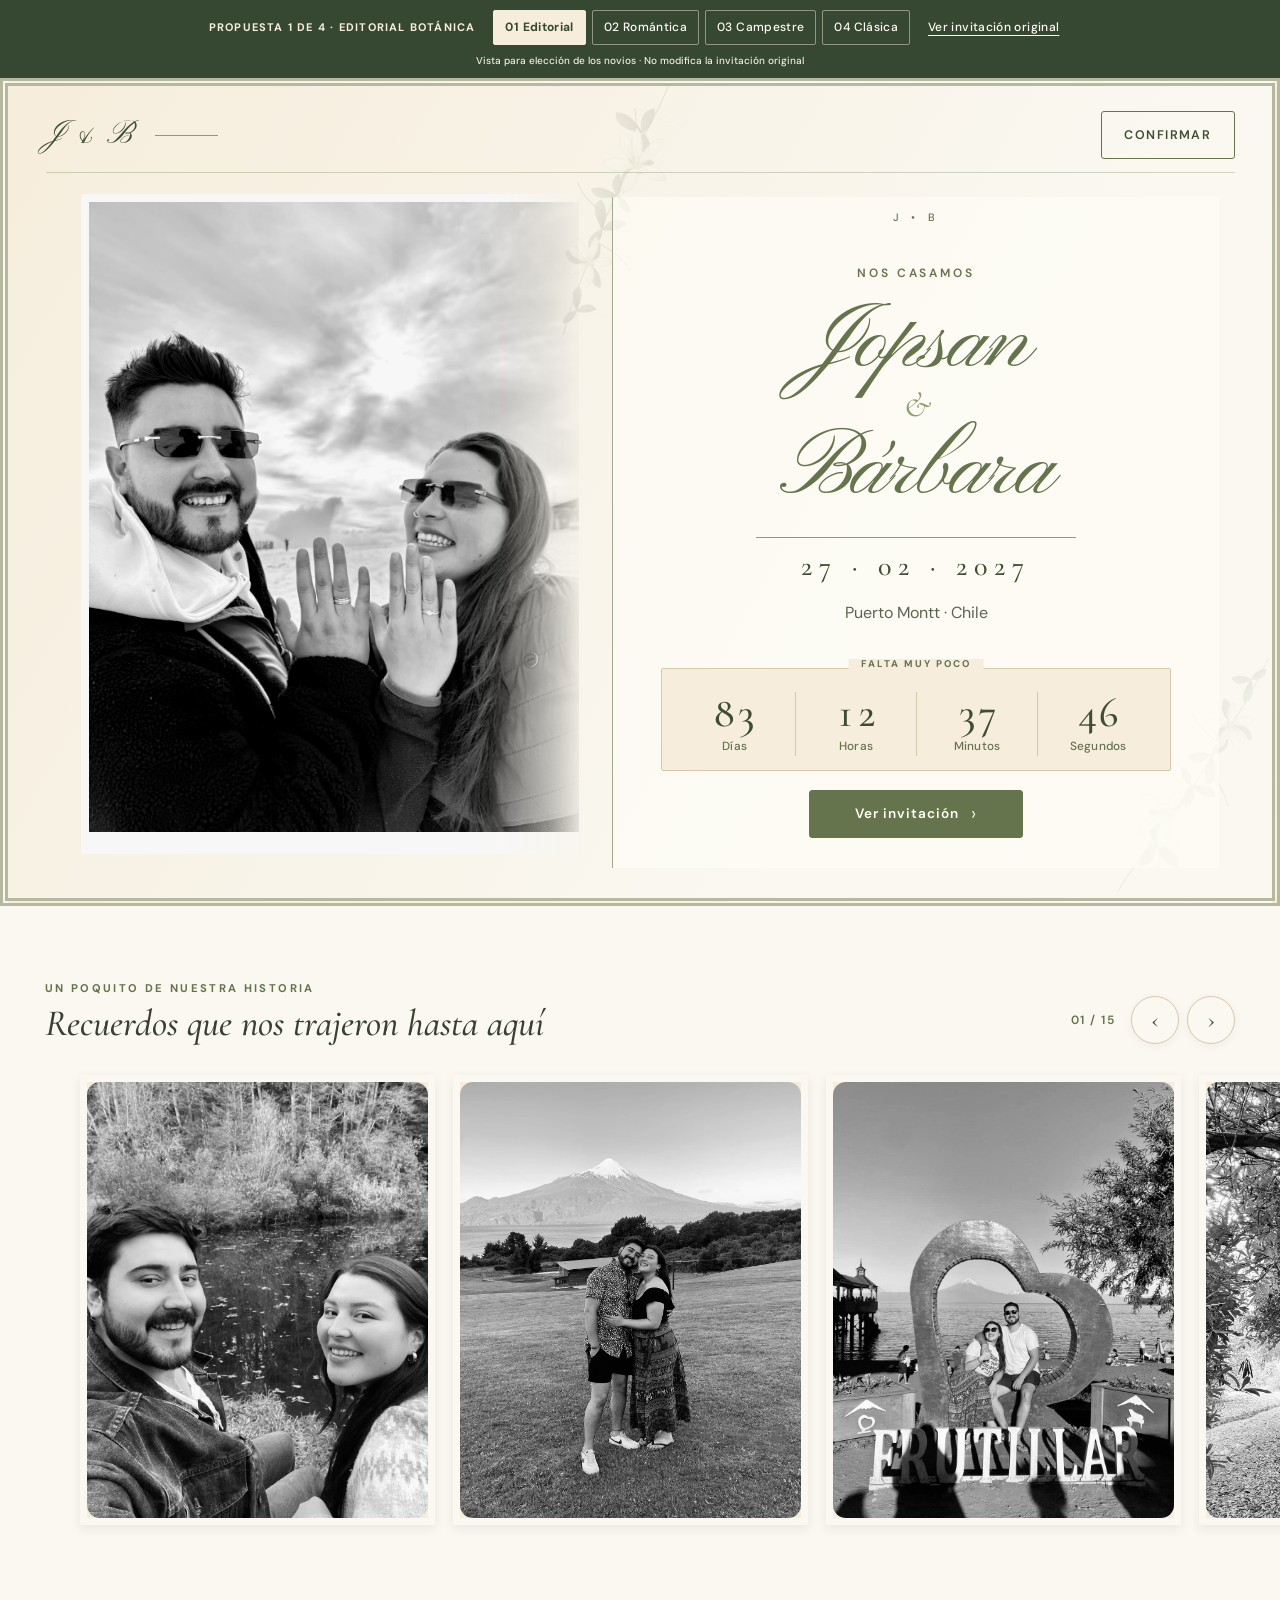
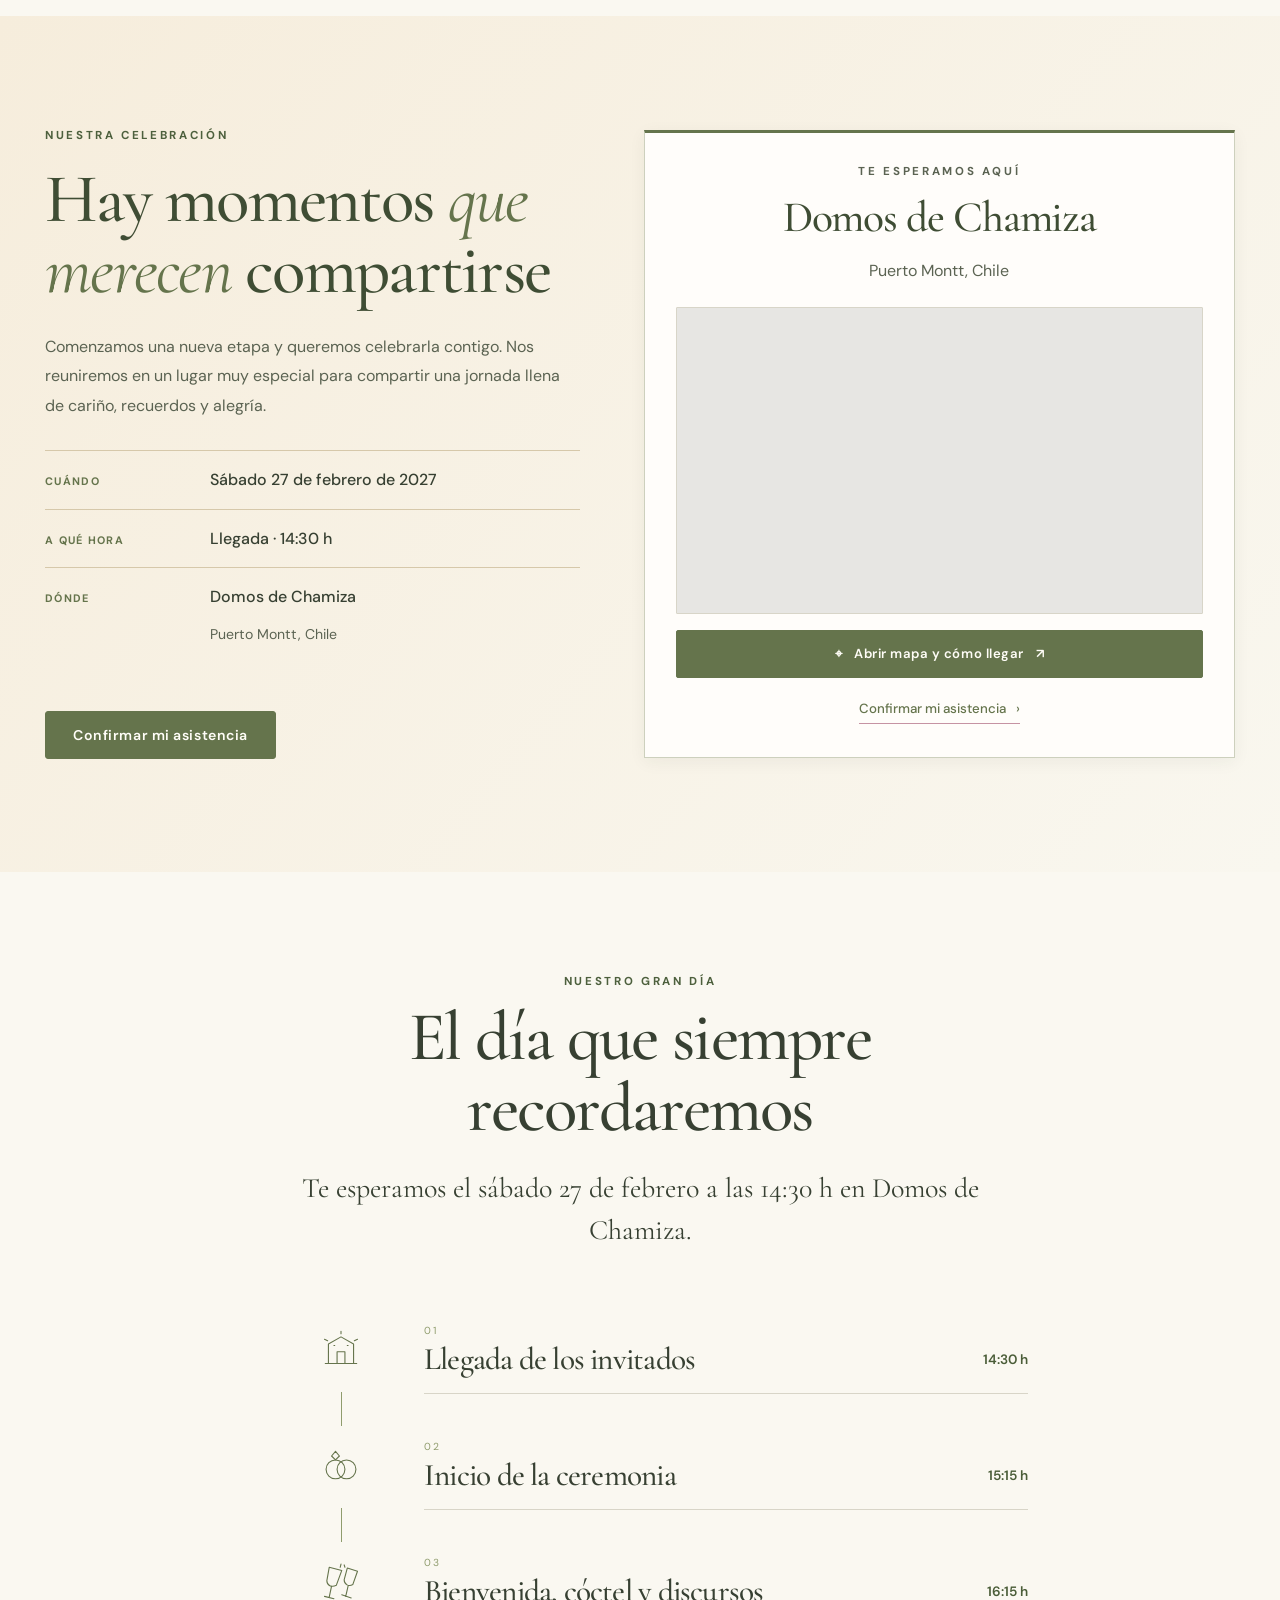
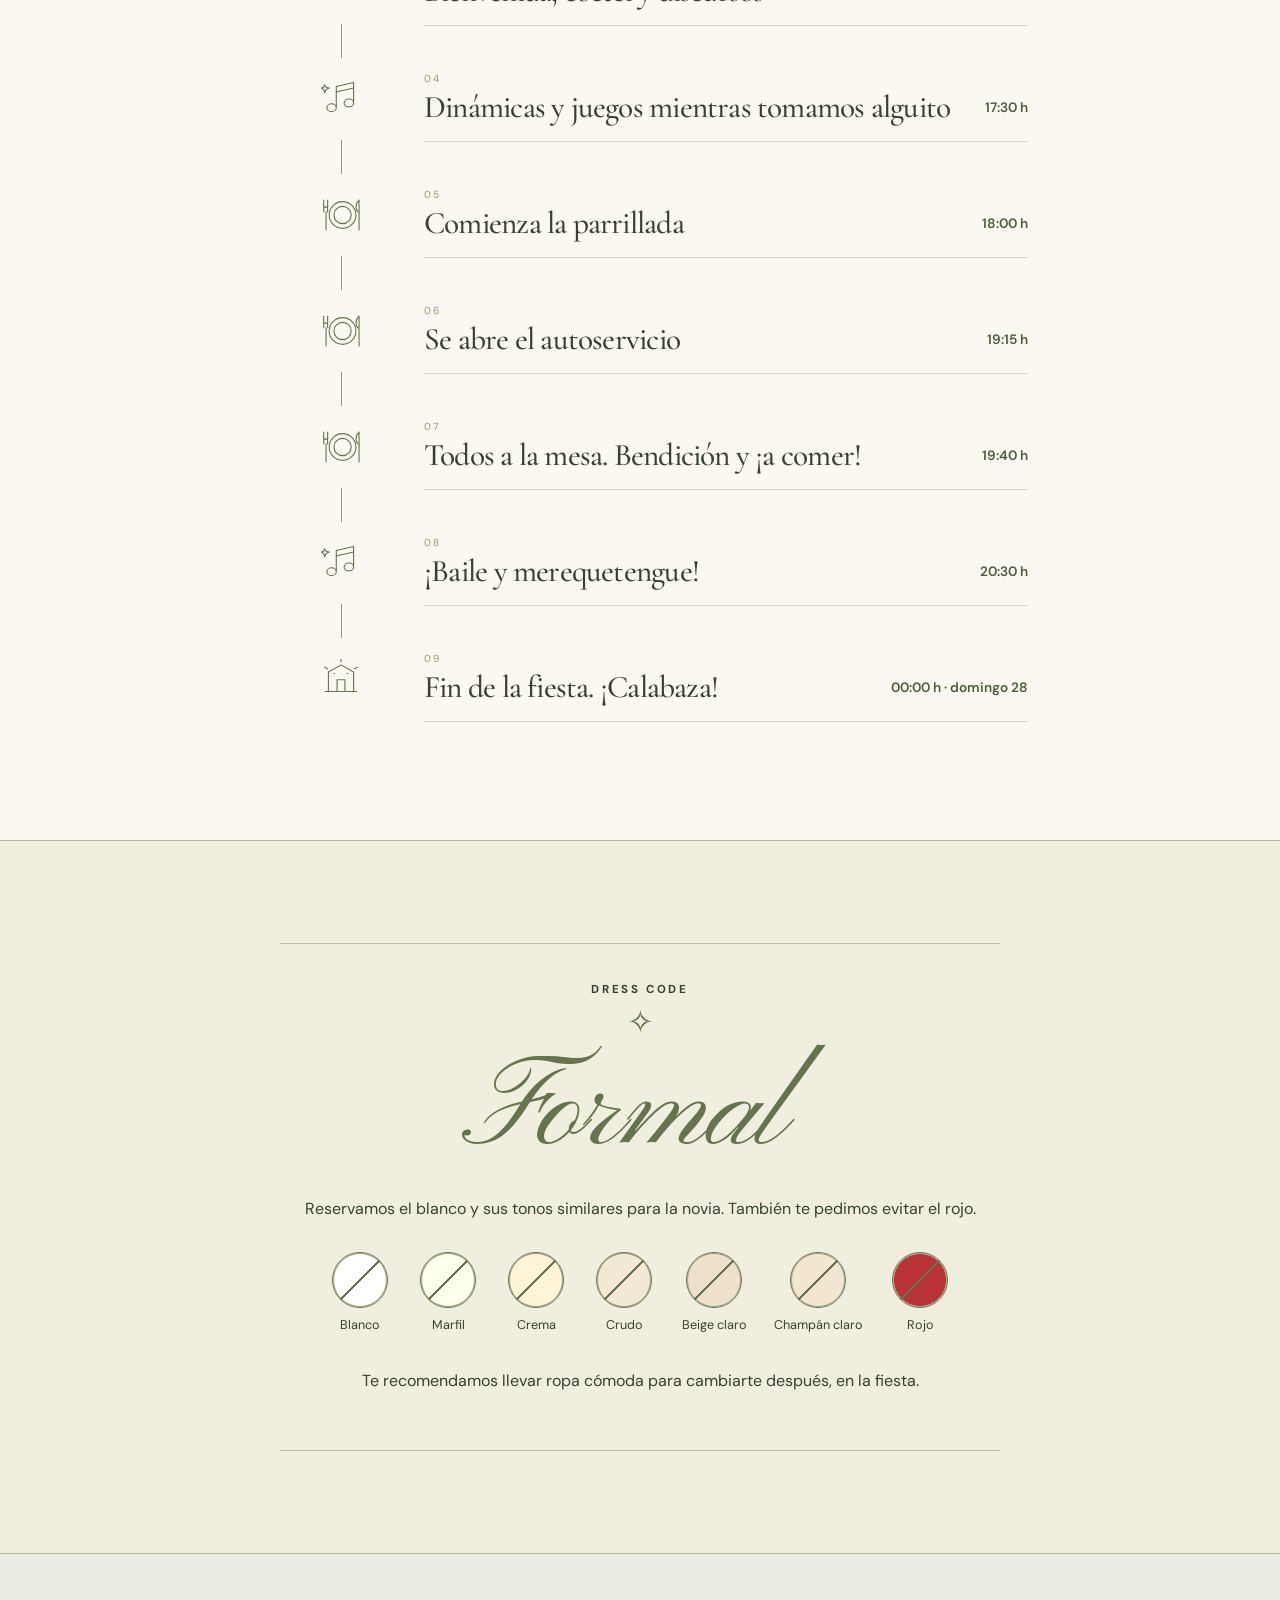
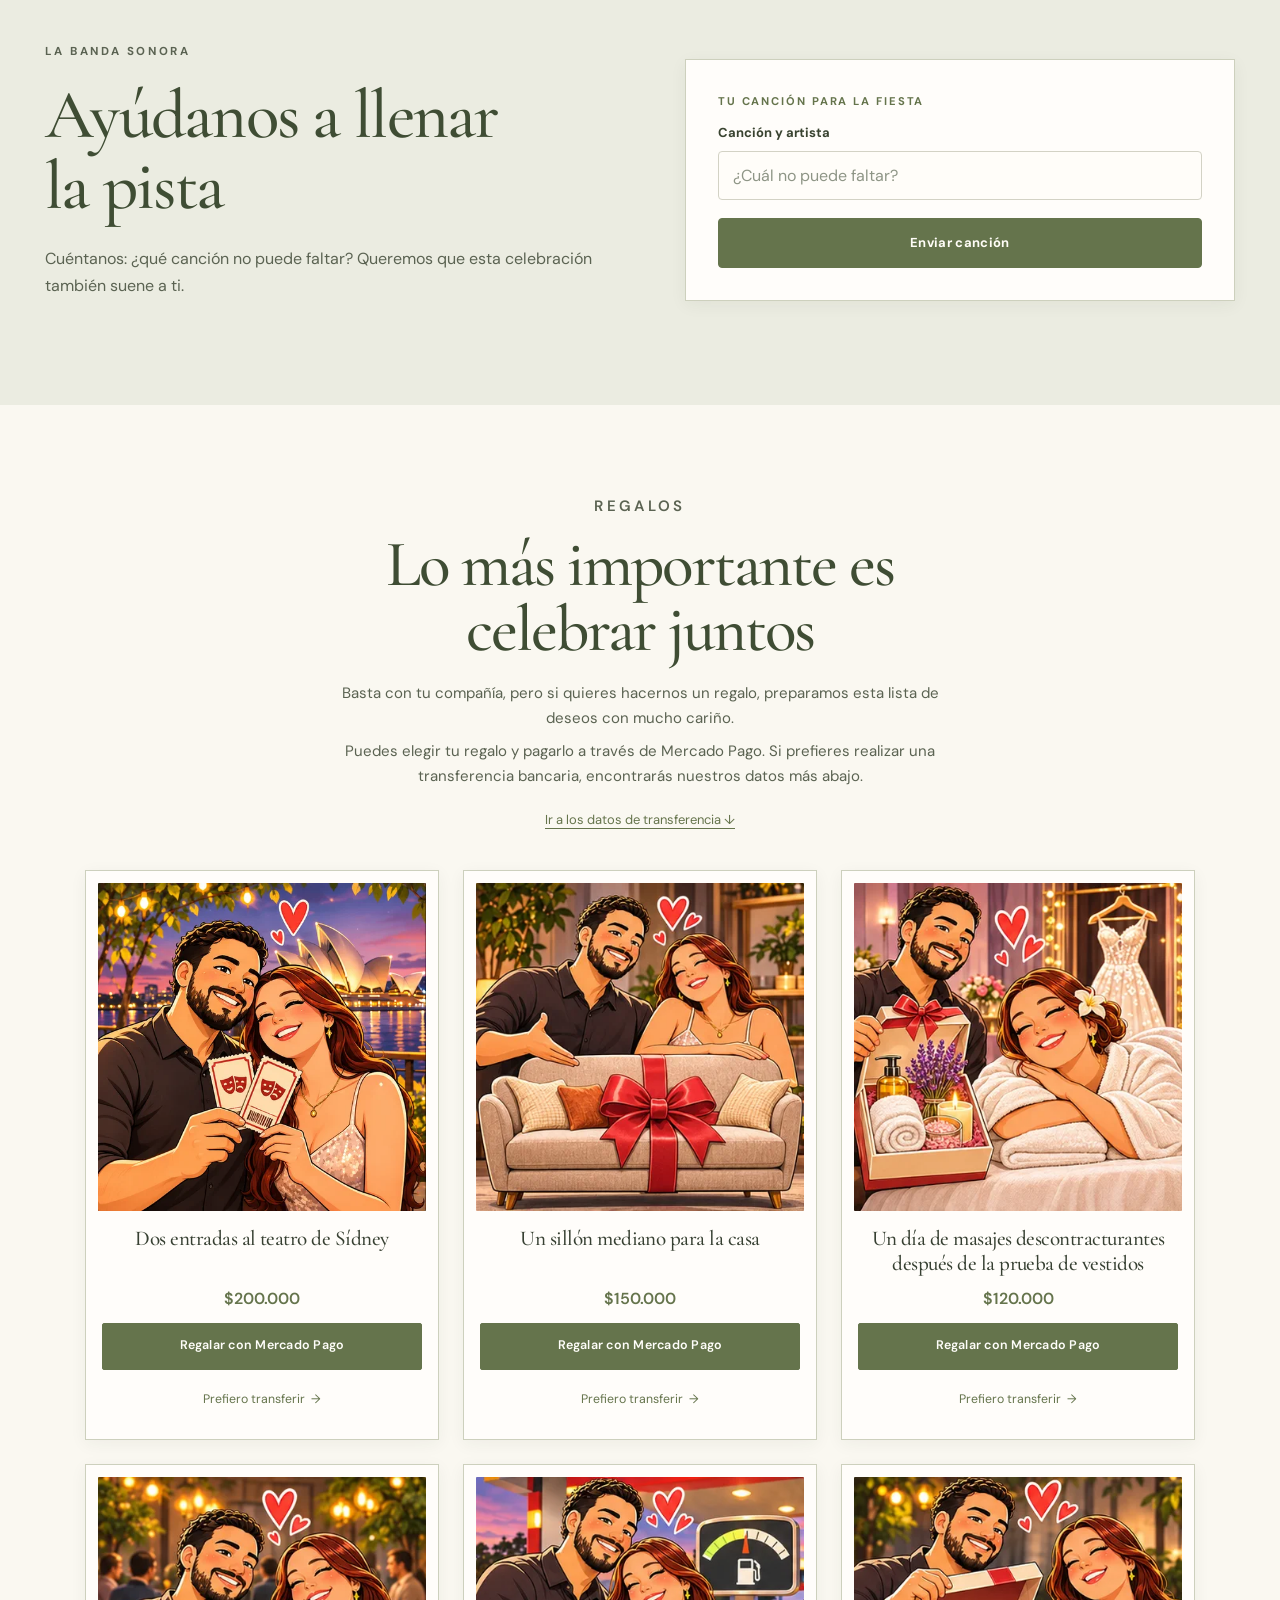
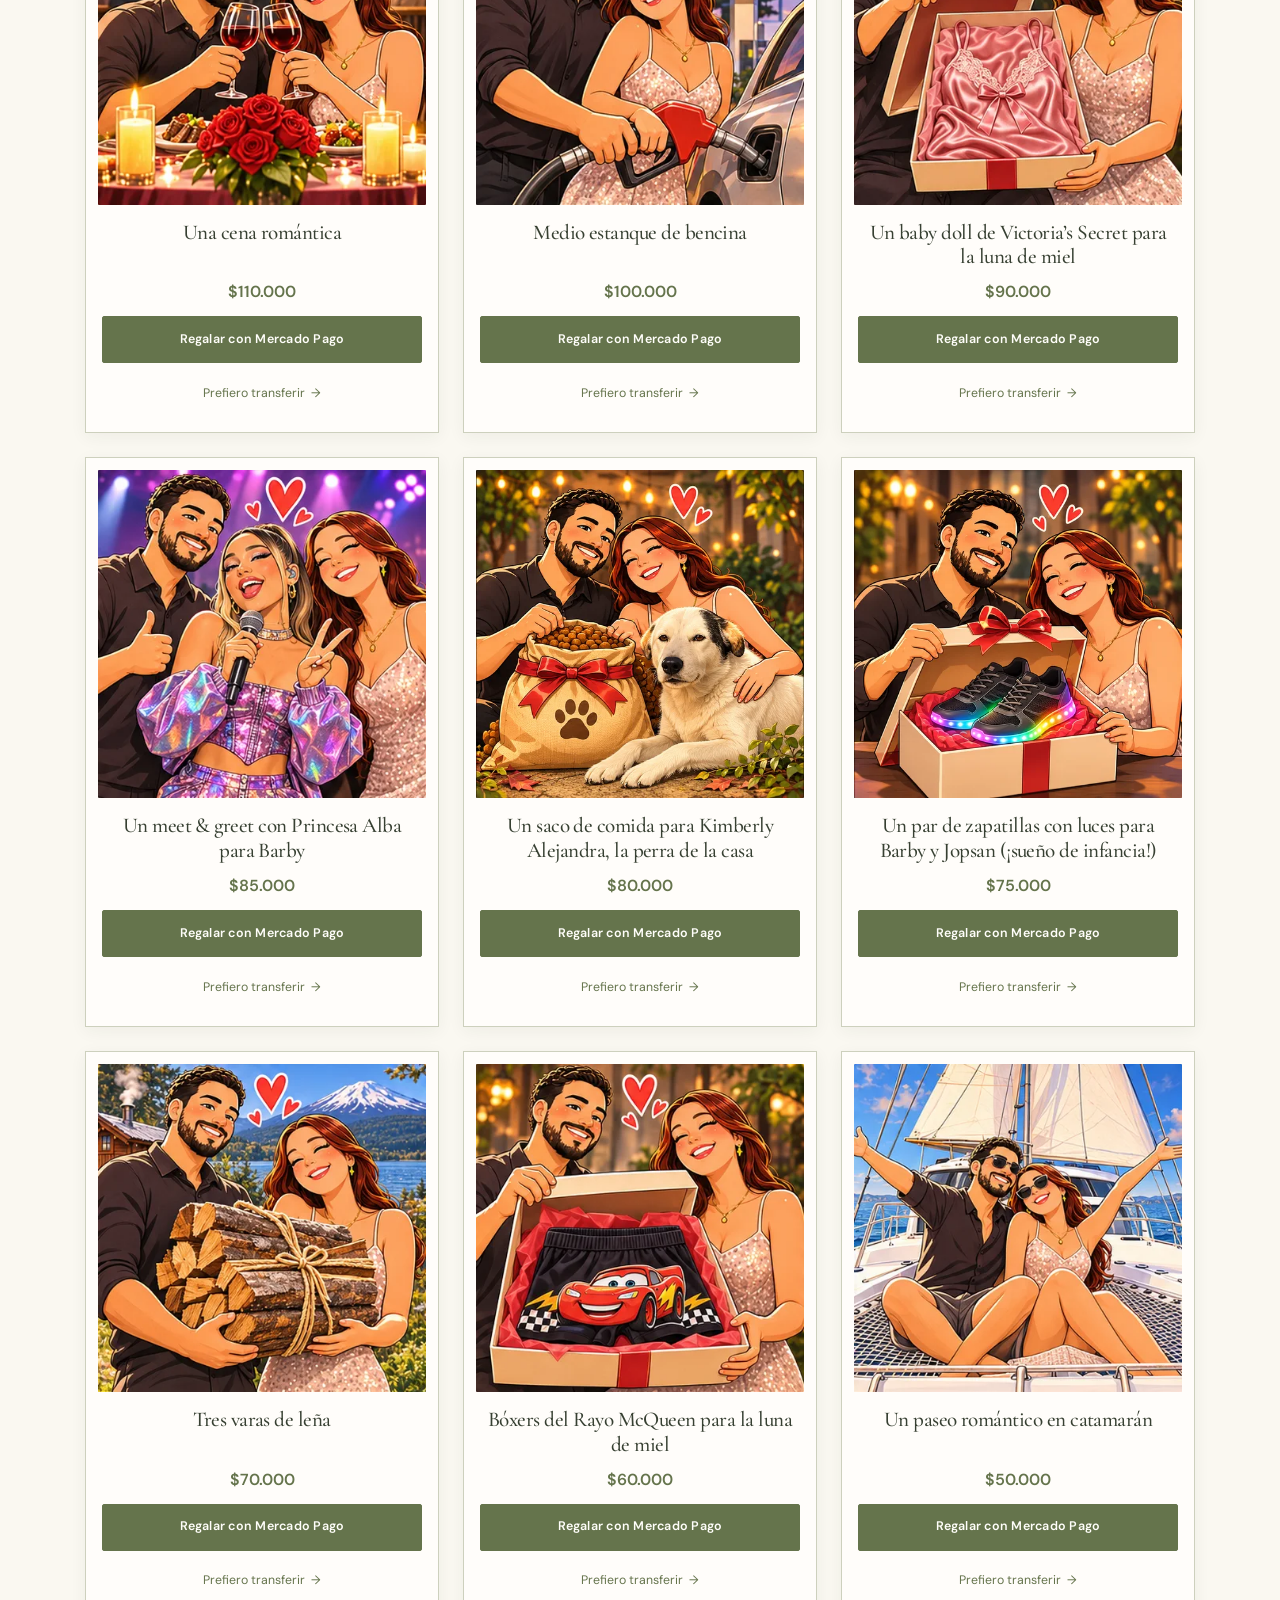
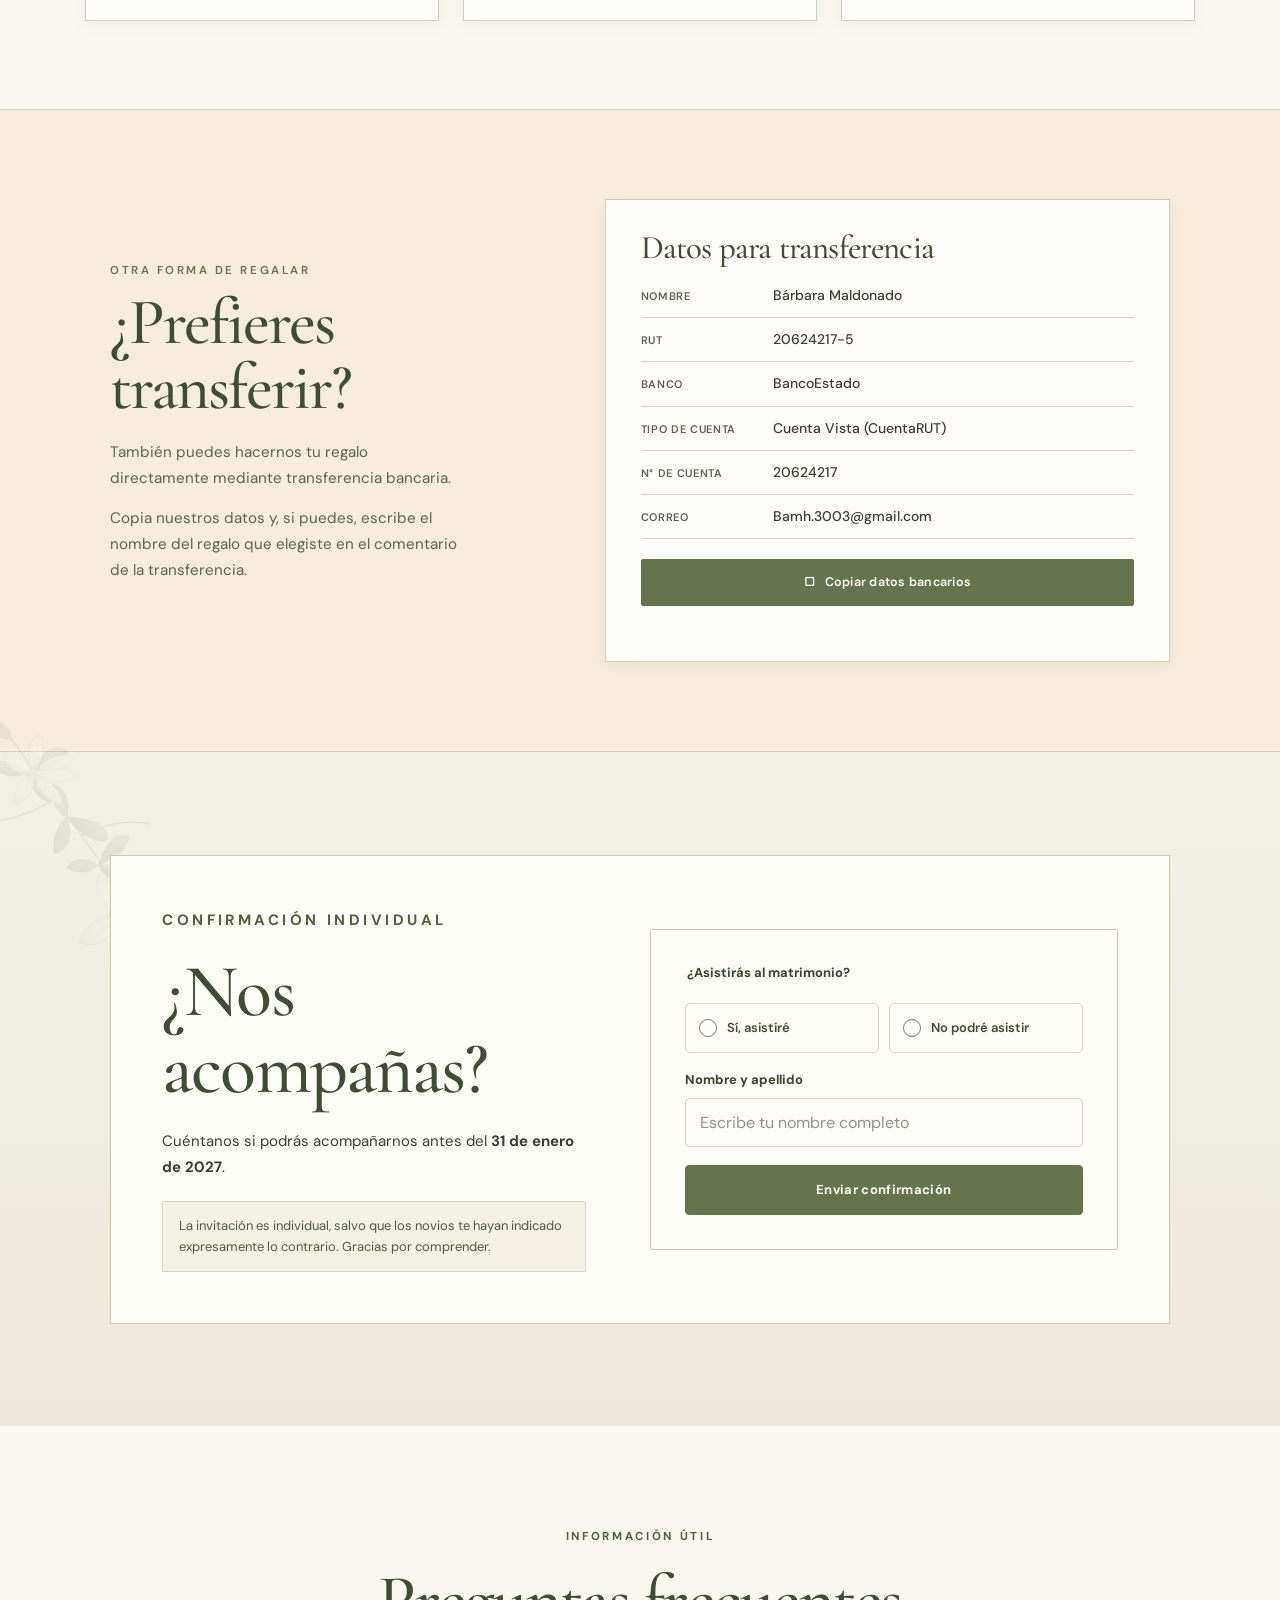
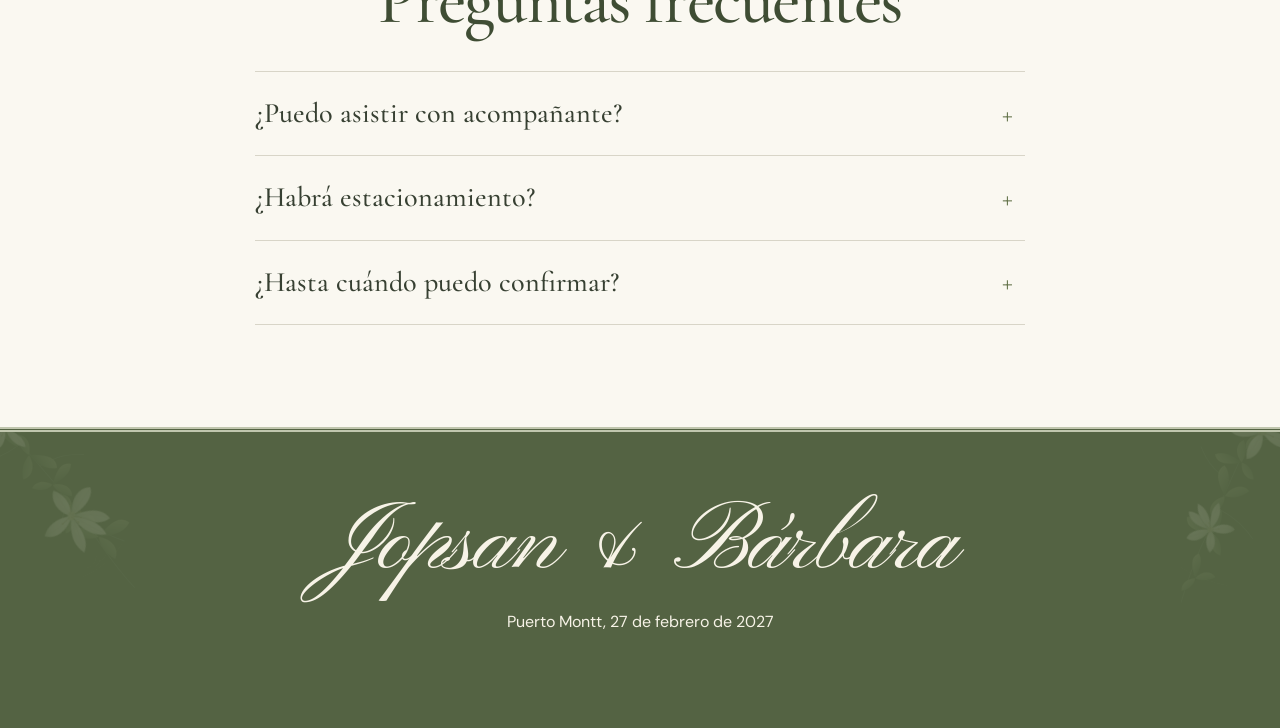
==== propuesta-1-editorial-botanica/index.html @ 84f4ce38 "design(preview): crear propuesta Editorial botánica" ====
<!DOCTYPE html>
<html lang="es">
<head>
  <meta charset="UTF-8" />
  <meta name="viewport" content="width=device-width, initial-scale=1.0" />
  <meta name="theme-color" content="#65744c" />
  <meta name="robots" content="noindex, nofollow" />
  <meta name="description" content="Invitación al matrimonio de Jopsan y Bárbara — 27 de febrero de 2027." />
  <meta property="og:type" content="website">
  <meta property="og:locale" content="es_CL">
  <meta property="og:title" content="Jopsan &amp; Bárbara · Nos casamos">
  <meta property="og:description" content="Te invitamos a celebrar nuestro matrimonio el 27 de febrero de 2027 en Domos de Chamiza, Puerto Montt.">
  <meta property="og:url" content="https://jopsan-barbara.github.io/propuesta-1-editorial-botanica/">
  <title>Editorial botánica · Jopsan & Bárbara · Diseño comparativo</title>
  <link rel="preconnect" href="https://fonts.googleapis.com">
  <link rel="preconnect" href="https://fonts.gstatic.com" crossorigin>
  <link href="https://fonts.googleapis.com/css2?family=Cormorant+Garamond:ital,wght@0,400;0,500;0,600;1,400;1,500&family=DM+Sans:wght@400;500;600;700&family=Inter:wght@300;400;500;600&family=Pinyon+Script&display=swap" rel="stylesheet">
  <link rel="stylesheet" href="../wedding-oliva.css?v=20261122-mobile-400-3"
  ><link rel="stylesheet" href="../propuestas.css?v=20261122-1">
</head>
<body class="oliva-theme propuesta-editorial">
  <a class="skip-link" href="#detalles">Saltar a los detalles</a>
  <div class="preview-bar">
    <strong>Propuesta 1 de 4 · Editorial botánica</strong>
    <nav aria-label="Comparar propuestas de diseño">
      <a href="../propuesta-1-editorial-botanica/" aria-current="page">01 Editorial</a>
      <a href="../propuesta-2-romantica-organica/">02 Romántica</a>
      <a href="../propuesta-3-campestre-moderna/">03 Campestre</a>
      <a href="../propuesta-4-clasica-caligrafica/">04 Clásica</a>
      <a href="../" class="preview-home">Ver invitación original</a>
    </nav>
    <small>Vista para elección de los novios · No modifica la invitación original</small>
  </div>
  <header class="hero romantic-hero" id="inicio">
    <img class="hero-photo" src="../assets/novios-portada.jpg" alt="Jopsan y Bárbara sonríen y muestran sus anillos frente a un paisaje nevado" width="1200" height="1600" decoding="async" fetchpriority="high" />
    <div class="hero-overlay" aria-hidden="true"></div>
    <img class="wedding-flowers wedding-flowers--top" src="../assets/lirios-oliva.svg" alt="" aria-hidden="true" width="320" height="320" decoding="async" />
    <img class="wedding-flowers wedding-flowers--bottom" src="../assets/lirios-oliva.svg" alt="" aria-hidden="true" width="320" height="320" decoding="async" />
    <nav class="nav container" aria-label="Navegación principal">
      <a class="brand" href="#inicio">J &amp; B</a>
      <a class="nav-link" href="#rsvp">Confirmar</a>
    </nav>
    <div class="hero-content container reveal">
      <div class="hero-announcement">
        <p class="eyebrow">Nos casamos</p>
        <h1><span class="hero-name">Jopsan</span><span class="hero-amp">&amp;</span><span class="hero-name">Bárbara</span></h1>
        <svg class="hero-heart" viewBox="0 0 160 70" fill="none" stroke="#7b324a" stroke-width="2.1" stroke-linecap="round" stroke-linejoin="round" aria-hidden="true">
          <path d="M2 38h35M123 38h35" />
          <path d="M74 58C61 46 46 31 46 20c0-10 13-16 23-7 4 4 7 8 8 10 2-6 8-15 17-15 12 0 19 10 17 20-2 12-21 29-34 40" />
          <path d="M91 60C82 51 72 41 73 32c1-10 13-12 19-4 7-11 20-12 25-2 5 12-10 27-26 40" />
        </svg>
        <p class="date">27 · 02 · 2027</p><p class="hero-mininote">Puerto Montt · Chile</p>
      </div>
      <div class="hero-countdown" aria-label="Cuenta regresiva para el matrimonio">
        <p class="hero-countdown-label">FALTA MUY POCO</p>
        <div class="countdown" id="countdown" role="timer" aria-live="off">
          <div><strong id="days">—</strong><span>Días</span></div>
          <div><strong id="hours">--</strong><span>Horas</span></div>
          <div><strong id="minutes">--</strong><span>Minutos</span></div>
          <div><strong id="seconds">--</strong><span>Segundos</span></div>
        </div>
      </div>
      <a class="button button-light" href="#detalles">Ver invitación <span aria-hidden="true">›</span></a>
    </div>
  </header>

  <main>
    <section class="memories-strip" aria-label="Recuerdos de Jopsan y Bárbara">
      <div class="container memories-heading">
        <div class="memories-heading-text"><p>UN POQUITO DE NUESTRA HISTORIA</p><span>Recuerdos que nos trajeron hasta aquí</span></div>
        <div class="memories-controls" aria-label="Controles del carrusel">
          <span class="memories-counter" id="memories-counter" aria-label="Fotografía 1 de 15">01 / 15</span>
          <button id="memories-prev" class="memories-arrow" type="button" aria-label="Fotografía anterior">‹</button>
          <button id="memories-next" class="memories-arrow" type="button" aria-label="Fotografía siguiente">›</button>
        </div>
      </div>
      <div class="memories-viewport" id="memories-viewport" aria-label="Galería de 15 fotografías de Jopsan y Bárbara" aria-roledescription="carrusel" tabindex="0">
        <div class="memories-track" id="memories-track">
          <figure class="memory-slide"><img src="../assets/galeria-2027/recuerdo-01.webp" alt="Jopsan y Bárbara junto a un lago" loading="lazy"></figure>
        </div>
      </div>
    </section>
    <section class="section celebration" id="detalles">
      <div class="container celebration-layout">
        <div class="celebration-story">
          <p class="section-kicker">NUESTRA CELEBRACIÓN</p>
          <h2>Hay momentos <em>que merecen</em> compartirse</h2>
          <p class="celebration-copy">Comenzamos una nueva etapa y queremos celebrarla contigo. Nos reuniremos en un lugar muy especial para compartir una jornada llena de cariño, recuerdos y alegría.</p>
          <div class="celebration-facts" aria-label="Datos importantes de la celebración">
            <div><span class="fact-label">CUÁNDO</span><strong>Sábado 27 de febrero de 2027</strong></div>
            <div><span class="fact-label">A QUÉ HORA</span><strong>Llegada · 14:30 h</strong></div>
            <div><span class="fact-label">DÓNDE</span><strong>Domos de Chamiza</strong><span>Puerto Montt, Chile</span></div>
          </div>
          <a class="button celebrate-cta" href="#rsvp">Confirmar mi asistencia</a>
        </div>
        <div class="celebration-location">
          <div class="location-card">
            <p class="location-eyebrow">TE ESPERAMOS AQUÍ</p>
            <h3>Domos de Chamiza</h3>
            <p>Puerto Montt, Chile</p>
            <div class="map-preview">
              <iframe title="Mapa de Domos de Chamiza, Puerto Montt" loading="lazy" referrerpolicy="no-referrer-when-downgrade" src="https://www.google.com/maps?q=Domos%20de%20Chamiza%2C%20Puerto%20Montt%2C%20Chile&amp;output=embed"></iframe>
            </div>
            <a class="map-cta" href="https://maps.app.goo.gl/zymREpPr2wvXvVBv8?g_st=iw" target="_blank" rel="noopener noreferrer"><span aria-hidden="true">⌖</span> Abrir mapa y cómo llegar <span aria-hidden="true">↗</span></a>
            <a class="location-rsvp" href="#rsvp">Confirmar mi asistencia <span aria-hidden="true">›</span></a>
          </div>
        </div>
      </div>
    </section>

    <section class="section timing" id="cronograma" aria-label="Nuestro gran día"><div class="container narrow center"><p class="section-kicker">NUESTRO GRAN DÍA</p><h2 class="timing-title">El día que siempre recordaremos</h2><p class="timing-intro">Te esperamos el sábado 27 de febrero a las 14:30 h en Domos de Chamiza.</p></div><div class="timeline"><svg class="timeline-path" viewBox="0 0 440 940" preserveAspectRatio="none" aria-hidden="true"><path d="M220 40 C420 80 420 200 220 230 S20 380 220 420 S420 580 220 610 S20 770 220 800 L220 900" /></svg><ol><li class="timeline-item reveal"><div class="moment-icon"><svg class="" viewBox="0 0 56 56" fill="none" stroke="currentColor" stroke-width="1.5" stroke-linecap="round" stroke-linejoin="round" aria-hidden="true"><path d="M12 44V19l16-9 16 9v25M8 44h40M23 44V29h10v15M19 21h1m16 0h1"/><path d="M7 13l4 2m34 0 4-2M28 3v3"/></svg></div><div class="moment-copy"><span class="moment-number">01</span><h3>Llegada de los invitados</h3><p>14:30 h</p></div></li>
<li class="timeline-item reveal"><div class="moment-icon"><svg class="" viewBox="0 0 56 56" fill="none" stroke="currentColor" stroke-width="1.5" stroke-linecap="round" stroke-linejoin="round" aria-hidden="true"><circle cx="21" cy="31" r="12"/><circle cx="35" cy="31" r="12"/><path d="m16 14 5-6 5 6-5 5-5-5Z"/></svg></div><div class="moment-copy"><span class="moment-number">02</span><h3>Inicio de la ceremonia</h3><p>15:15 h</p></div></li>
<li class="timeline-item reveal"><div class="moment-icon"><svg class="" viewBox="0 0 56 56" fill="none" stroke="currentColor" stroke-width="1.5" stroke-linecap="round" stroke-linejoin="round" aria-hidden="true"><path d="m13 8 16 4-7 19c-6 3-12 0-12-6l3-17Zm23 1 13 4-6 17c-5 3-11 0-11-6l4-15ZM16 32l-3 14m-6-1 12 3m18-16-3 13m-5-2 12 4M28 4l-1 4m5-3 1 3"/></svg></div><div class="moment-copy"><span class="moment-number">03</span><h3>Bienvenida, cóctel y discursos</h3><p>16:15 h</p></div></li>
<li class="timeline-item reveal"><div class="moment-icon"><svg class="" viewBox="0 0 56 56" fill="none" stroke="currentColor" stroke-width="1.5" stroke-linecap="round" stroke-linejoin="round" aria-hidden="true"><path d="M22 38V12l22-5v25M22 19l22-5"/><ellipse cx="16" cy="39" rx="6" ry="5"/><ellipse cx="38" cy="33" rx="6" ry="5"/><path d="m7 10 2 3 4 1-4 2-2 4-1-4-3-2 3-1Z"/></svg></div><div class="moment-copy"><span class="moment-number">04</span><h3>Dinámicas y juegos mientras tomamos alguito</h3><p>17:30 h</p></div></li>
<li class="timeline-item reveal"><div class="moment-icon"><svg class="" viewBox="0 0 56 56" fill="none" stroke="currentColor" stroke-width="1.5" stroke-linecap="round" stroke-linejoin="round" aria-hidden="true"><circle cx="30" cy="28" r="17"/><circle cx="30" cy="28" r="11"/><path d="M6 9v15m5-15v15M6 18h5M9 24v23M51 9v38M51 9c-5 4-5 13 0 16"/></svg></div><div class="moment-copy"><span class="moment-number">05</span><h3>Comienza la parrillada</h3><p>18:00 h</p></div></li>
<li class="timeline-item reveal"><div class="moment-icon"><svg class="" viewBox="0 0 56 56" fill="none" stroke="currentColor" stroke-width="1.5" stroke-linecap="round" stroke-linejoin="round" aria-hidden="true"><circle cx="30" cy="28" r="17"/><circle cx="30" cy="28" r="11"/><path d="M6 9v15m5-15v15M6 18h5M9 24v23M51 9v38M51 9c-5 4-5 13 0 16"/></svg></div><div class="moment-copy"><span class="moment-number">06</span><h3>Se abre el autoservicio</h3><p>19:15 h</p></div></li>
<li class="timeline-item reveal"><div class="moment-icon"><svg class="" viewBox="0 0 56 56" fill="none" stroke="currentColor" stroke-width="1.5" stroke-linecap="round" stroke-linejoin="round" aria-hidden="true"><circle cx="30" cy="28" r="17"/><circle cx="30" cy="28" r="11"/><path d="M6 9v15m5-15v15M6 18h5M9 24v23M51 9v38M51 9c-5 4-5 13 0 16"/></svg></div><div class="moment-copy"><span class="moment-number">07</span><h3>Todos a la mesa. Bendición y ¡a comer!</h3><p>19:40 h</p></div></li>
<li class="timeline-item reveal"><div class="moment-icon"><svg class="" viewBox="0 0 56 56" fill="none" stroke="currentColor" stroke-width="1.5" stroke-linecap="round" stroke-linejoin="round" aria-hidden="true"><path d="M22 38V12l22-5v25M22 19l22-5"/><ellipse cx="16" cy="39" rx="6" ry="5"/><ellipse cx="38" cy="33" rx="6" ry="5"/><path d="m7 10 2 3 4 1-4 2-2 4-1-4-3-2 3-1Z"/></svg></div><div class="moment-copy"><span class="moment-number">08</span><h3>¡Baile y merequetengue!</h3><p>20:30 h</p></div></li>
<li class="timeline-item reveal"><div class="moment-icon"><svg class="" viewBox="0 0 56 56" fill="none" stroke="currentColor" stroke-width="1.5" stroke-linecap="round" stroke-linejoin="round" aria-hidden="true"><path d="M12 44V19l16-9 16 9v25M8 44h40M23 44V29h10v15M19 21h1m16 0h1"/><path d="M7 13l4 2m34 0 4-2M28 3v3"/></svg></div><div class="moment-copy"><span class="moment-number">09</span><h3>Fin de la fiesta. ¡Calabaza!</h3><p>00:00 h · domingo 28</p></div></li></ol></div></section>
    <section class="section dress reveal">
      <div class="container narrow center">
        <p class="section-kicker">DRESS CODE</p>
        <div class="dress-flourish" aria-hidden="true">✧</div>
        <h2>Formal</h2>
        <p>Reservamos el blanco y sus tonos similares para la novia. También te pedimos evitar el rojo.</p>
        <ul class="reserved-palette" aria-label="Colores que solicitamos evitar">
          <li><span style="--swatch:#ffffff"></span>Blanco</li><li><span style="--swatch:#fffff0"></span>Marfil</li><li><span style="--swatch:#fff4d6"></span>Crema</li><li><span style="--swatch:#f1e8d5"></span>Crudo</li><li><span style="--swatch:#eee1cb"></span>Beige claro</li><li><span style="--swatch:#f2e6d0"></span>Champán claro</li><li><span style="--swatch:#b83236"></span>Rojo</li>
        </ul><p>Te recomendamos llevar ropa cómoda para cambiarte después, en la fiesta.</p>

      </div>
    </section>

    <section class="section playlist reveal">
      <div class="container split align-center playlist-layout">
        <div>
          <p class="section-kicker">LA BANDA SONORA</p>
          <h2>Ayúdanos a llenar la pista</h2>
          <p>Cuéntanos: ¿qué canción no puede faltar? Queremos que esta celebración también suene a ti.</p>
        </div>
        <div class="song-card"><p class="song-card-heading">TU CANCIÓN PARA LA FIESTA</p>
        <form class="wedding-form" id="song-form" data-kind="public-song">
  <label class="field" for="song-name"><span class="field-label">Canción y artista</span>
    <input id="song-name" name="song" type="text" maxlength="200" placeholder="¿Cuál no puede faltar?" required>
  </label>
  <button class="form-submit" type="submit">Enviar canción</button>
  <p class="form-status" role="status" aria-live="polite"></p>
  <a class="form-backup" hidden target="_blank" rel="noopener noreferrer">Abrir formulario alternativo</a>
</form>
        </div>
      </div>
    </section>

    <section class="section gifts" id="regalos" aria-labelledby="gift-heading">
<div class="gift-intro"><p class="gift-kicker">Regalos</p><h2 id="gift-heading">Lo más importante es<br>celebrar juntos</h2><p>Basta con tu compañía, pero si quieres hacernos un regalo, preparamos esta lista de deseos con mucho cariño.</p><p id="gift-payment-intro">Puedes elegir tu regalo y realizar una transferencia bancaria. Encontrarás nuestros datos más abajo.</p><a class="jump" href="#datos-transferencia">Ir a los datos de transferencia ↓</a></div>
<div class="catalog" id="gift-catalog"><article class="gift" data-index="0"><div class="illustration"><img src="../assets/gifts/teatro-sidney.webp" alt="" loading="lazy" decoding="async" width="520" height="520"></div><div class="gift-caption"><h3>Dos entradas al teatro de Sídney</h3><strong>$200.000</strong></div><div class="actions"><a class="pay" data-pay="teatro-sidney" hidden target="_blank" rel="noopener noreferrer">Regalar con Mercado Pago</a><a class="transfer" data-transfer="0" href="#datos-transferencia" aria-label="Transferir $200.000 por Dos entradas al teatro de Sídney">Prefiero transferir <span aria-hidden="true">→</span></a></div></article>
<article class="gift" data-index="1"><div class="illustration"><img src="../assets/gifts/sillon.webp" alt="" loading="lazy" decoding="async" width="520" height="520"></div><div class="gift-caption"><h3>Un sillón mediano para la casa</h3><strong>$150.000</strong></div><div class="actions"><a class="pay" data-pay="sillon" hidden target="_blank" rel="noopener noreferrer">Regalar con Mercado Pago</a><a class="transfer" data-transfer="1" href="#datos-transferencia" aria-label="Transferir $150.000 por Un sillón mediano para la casa">Prefiero transferir <span aria-hidden="true">→</span></a></div></article>
<article class="gift" data-index="2"><div class="illustration"><img src="../assets/gifts/masajes.webp" alt="" loading="lazy" decoding="async" width="520" height="520"></div><div class="gift-caption"><h3>Un día de masajes descontracturantes después de la prueba de vestidos</h3><strong>$120.000</strong></div><div class="actions"><a class="pay" data-pay="masajes" hidden target="_blank" rel="noopener noreferrer">Regalar con Mercado Pago</a><a class="transfer" data-transfer="2" href="#datos-transferencia" aria-label="Transferir $120.000 por Un día de masajes descontracturantes después de la prueba de vestidos">Prefiero transferir <span aria-hidden="true">→</span></a></div></article>
<article class="gift" data-index="3"><div class="illustration"><img src="../assets/gifts/cena.webp" alt="" loading="lazy" decoding="async" width="520" height="520"></div><div class="gift-caption"><h3>Una cena romántica</h3><strong>$110.000</strong></div><div class="actions"><a class="pay" data-pay="cena" hidden target="_blank" rel="noopener noreferrer">Regalar con Mercado Pago</a><a class="transfer" data-transfer="3" href="#datos-transferencia" aria-label="Transferir $110.000 por Una cena romántica">Prefiero transferir <span aria-hidden="true">→</span></a></div></article>
<article class="gift" data-index="4"><div class="illustration"><img src="../assets/gifts/bencina.webp" alt="" loading="lazy" decoding="async" width="520" height="520"></div><div class="gift-caption"><h3>Medio estanque de bencina</h3><strong>$100.000</strong></div><div class="actions"><a class="pay" data-pay="bencina" hidden target="_blank" rel="noopener noreferrer">Regalar con Mercado Pago</a><a class="transfer" data-transfer="4" href="#datos-transferencia" aria-label="Transferir $100.000 por Medio estanque de bencina">Prefiero transferir <span aria-hidden="true">→</span></a></div></article>
<article class="gift" data-index="5"><div class="illustration"><img src="../assets/gifts/baby-doll.webp" alt="" loading="lazy" decoding="async" width="520" height="520"></div><div class="gift-caption"><h3>Un baby doll de Victoria’s Secret para la luna de miel</h3><strong>$90.000</strong></div><div class="actions"><a class="pay" data-pay="baby-doll" hidden target="_blank" rel="noopener noreferrer">Regalar con Mercado Pago</a><a class="transfer" data-transfer="5" href="#datos-transferencia" aria-label="Transferir $90.000 por Un baby doll de Victoria’s Secret para la luna de miel">Prefiero transferir <span aria-hidden="true">→</span></a></div></article>
<article class="gift" data-index="6"><div class="illustration"><img src="../assets/gifts/princesa-alba.webp" alt="" loading="lazy" decoding="async" width="520" height="520"></div><div class="gift-caption"><h3>Un meet &amp; greet con Princesa Alba para Barby</h3><strong>$85.000</strong></div><div class="actions"><a class="pay" data-pay="princesa-alba" hidden target="_blank" rel="noopener noreferrer">Regalar con Mercado Pago</a><a class="transfer" data-transfer="6" href="#datos-transferencia" aria-label="Transferir $85.000 por Un meet &amp; greet con Princesa Alba para Barby">Prefiero transferir <span aria-hidden="true">→</span></a></div></article>
<article class="gift" data-index="7"><div class="illustration"><img src="../assets/gifts/comida-kimberly.webp" alt="" loading="lazy" decoding="async" width="520" height="520"></div><div class="gift-caption"><h3>Un saco de comida para Kimberly Alejandra, la perra de la casa</h3><strong>$80.000</strong></div><div class="actions"><a class="pay" data-pay="comida-kimberly" hidden target="_blank" rel="noopener noreferrer">Regalar con Mercado Pago</a><a class="transfer" data-transfer="7" href="#datos-transferencia" aria-label="Transferir $80.000 por Un saco de comida para Kimberly Alejandra, la perra de la casa">Prefiero transferir <span aria-hidden="true">→</span></a></div></article>
<article class="gift" data-index="8"><div class="illustration"><img src="../assets/gifts/zapatillas-luces.webp" alt="" loading="lazy" decoding="async" width="520" height="520"></div><div class="gift-caption"><h3>Un par de zapatillas con luces para Barby y Jopsan (¡sueño de infancia!)</h3><strong>$75.000</strong></div><div class="actions"><a class="pay" data-pay="zapatillas-luces" hidden target="_blank" rel="noopener noreferrer">Regalar con Mercado Pago</a><a class="transfer" data-transfer="8" href="#datos-transferencia" aria-label="Transferir $75.000 por Un par de zapatillas con luces para Barby y Jopsan (¡sueño de infancia!)">Prefiero transferir <span aria-hidden="true">→</span></a></div></article>
<article class="gift" data-index="9"><div class="illustration"><img src="../assets/gifts/lena.webp" alt="" loading="lazy" decoding="async" width="520" height="520"></div><div class="gift-caption"><h3>Tres varas de leña</h3><strong>$70.000</strong></div><div class="actions"><a class="pay" data-pay="lena" hidden target="_blank" rel="noopener noreferrer">Regalar con Mercado Pago</a><a class="transfer" data-transfer="9" href="#datos-transferencia" aria-label="Transferir $70.000 por Tres varas de leña">Prefiero transferir <span aria-hidden="true">→</span></a></div></article>
<article class="gift" data-index="10"><div class="illustration"><img src="../assets/gifts/boxers.webp" alt="" loading="lazy" decoding="async" width="520" height="520"></div><div class="gift-caption"><h3>Bóxers del Rayo McQueen para la luna de miel</h3><strong>$60.000</strong></div><div class="actions"><a class="pay" data-pay="boxers" hidden target="_blank" rel="noopener noreferrer">Regalar con Mercado Pago</a><a class="transfer" data-transfer="10" href="#datos-transferencia" aria-label="Transferir $60.000 por Bóxers del Rayo McQueen para la luna de miel">Prefiero transferir <span aria-hidden="true">→</span></a></div></article>
<article class="gift" data-index="11"><div class="illustration"><img src="../assets/gifts/catamaran.webp" alt="" loading="lazy" decoding="async" width="520" height="520"></div><div class="gift-caption"><h3>Un paseo romántico en catamarán</h3><strong>$50.000</strong></div><div class="actions"><a class="pay" data-pay="catamaran" hidden target="_blank" rel="noopener noreferrer">Regalar con Mercado Pago</a><a class="transfer" data-transfer="11" href="#datos-transferencia" aria-label="Transferir $50.000 por Un paseo romántico en catamarán">Prefiero transferir <span aria-hidden="true">→</span></a></div></article></div>

<section class="bank-section" id="datos-transferencia" aria-labelledby="bankheading"><div class="bank-wrap"><div class="bank-intro"><div class="gift-kicker">Otra forma de regalar</div><h2 id="bankheading">¿Prefieres<br>transferir?</h2><p>También puedes hacernos tu regalo directamente mediante transferencia bancaria.</p><p>Copia nuestros datos y, si puedes, escribe el nombre del regalo que elegiste en el comentario de la transferencia.</p><div id="selection" class="selection" aria-live="polite"></div></div><div class="bank-card"><h3>Datos para transferencia</h3><dl id="bank-details"><div><dt>Nombre</dt><dd>Bárbara Maldonado</dd></div><div><dt>RUT</dt><dd>20624217-5</dd></div><div><dt>Banco</dt><dd>BancoEstado</dd></div><div><dt>Tipo de cuenta</dt><dd>Cuenta Vista (CuentaRUT)</dd></div><div><dt>N° de cuenta</dt><dd>20624217</dd></div><div><dt>Correo</dt><dd>Bamh.3003@gmail.com</dd></div></dl><button class="copy" id="copy-bank" type="button">▢ &nbsp; Copiar datos bancarios</button><p class="feedback" id="copy-bank-status" role="status"></p></div></div></section>
</section>
<script src="../gifts.js?v=lista-12-pagos-completos" defer></script>

    <section class="section rsvp" id="rsvp">
      <div class="container rsvp-layout reveal">
        <div class="rsvp-intro">
          <p class="section-kicker">CONFIRMACIÓN INDIVIDUAL</p>
          <h2 id="guest-title">¿Nos acompañas?</h2>
          <p id="guest-copy">Cuéntanos si podrás acompañarnos antes del <strong>31 de enero de 2027</strong>.</p>
          <p class="rsvp-individual-note">La invitación es individual, salvo que los novios te hayan indicado expresamente lo contrario. Gracias por comprender.</p>
        </div>
        <div class="form-shell">
  <form class="wedding-form" id="rsvp-form" data-kind="public-rsvp">
    <fieldset>
      <legend>¿Asistirás al matrimonio?</legend>
      <div class="choices">
        <label class="choice"><input type="radio" name="attends" value="Sí" required><span>Sí, asistiré</span></label>
        <label class="choice"><input type="radio" name="attends" value="No" required><span>No podré asistir</span></label>
      </div>
    </fieldset>
    <label class="field" for="rsvp-fullname"><span class="field-label">Nombre y apellido</span>
      <input id="rsvp-fullname" type="text" name="fullName" maxlength="200" autocomplete="name" placeholder="Escribe tu nombre completo" required>
    </label>
    <button class="form-submit" type="submit">Enviar confirmación</button>
    <p class="form-status" role="status" aria-live="polite"></p>
    <a class="form-backup" hidden target="_blank" rel="noopener noreferrer">Abrir formulario alternativo</a>
  </form>
  <noscript><p class="form-hint">Activa JavaScript para enviar tu respuesta.</p></noscript>
</div>
      </div>
    </section>

    <section class="section faq reveal">
      <div class="container narrow">
        <p class="section-kicker center">INFORMACIÓN ÚTIL</p>
        <h2 class="center">Preguntas frecuentes</h2>
        <details>
          <summary>¿Puedo asistir con acompañante?</summary>
          <p>No. La invitación es individual, salvo que los novios te hayan indicado expresamente lo contrario. Te pedimos que lo comprendas y agradecemos mucho tu respeto por esta decisión.</p>
        </details>
        <details>
          <summary>¿Habrá estacionamiento?</summary>
          <p>Sí, el lugar cuenta con estacionamiento.</p>
        </details>
        <details>
          <summary>¿Hasta cuándo puedo confirmar?</summary>
          <p>Hasta el 31 de enero de 2027 a las 23:59, hora de Chile.</p>
        </details>
      </div>
    </section>
  </main>

  <footer class="footer">
    <div class="container center">
      <p class="footer-names">Jopsan & Bárbara</p>
      <p>Puerto Montt, 27 de febrero de 2027</p>
    </div>
  </footer>

  <script src="../script.js?v=itinerario-1430"></script>
  <script src="../gallery-data.js?v=galeria-15-nueva-1" defer></script>
  <script src="../propuestas-assets.js?v=20261122-1" defer></script>
  <script src="../gallery.js?v=galeria-15-nueva-1" defer></script>
  <script src="../forms-inline.js?v=oliva-form-20261122-2" data-wedding-forms defer></script>
</body>
</html>
---- wedding-oliva.css ----
/* Jopsan & Bárbara — Paquete de estilos Oliva 2026-11-22.
   Orden consolidado a partir de hojas existentes; las fuentes permanecen en el repositorio.
   Editar fuentes y regenerar este archivo para cambios posteriores. */

/* ===== styles.css ===== */
:root {
  --bg: #f7f2ee;
  --paper: #fffdfb;
  --ink: #1e1b19;
  --muted: #746a64;
  --line: #dfd3cb;
  --accent: #6c5448;
  --max: 1120px;
}

* { box-sizing: border-box; }
html { scroll-behavior: smooth; }
body {
  margin: 0;
  font-family: 'Inter', sans-serif;
  color: var(--ink);
  background: var(--bg);
  line-height: 1.65;
}

a { color: inherit; }
.container { width: min(calc(100% - 40px), var(--max)); margin: 0 auto; }
.narrow { max-width: 720px; }
.center { text-align: center; }
.section { padding: 92px 0; }
.section-kicker, .eyebrow {
  font-size: 0.73rem;
  letter-spacing: .22em;
  font-weight: 600;
  margin: 0 0 20px;
}

h1, h2, h3, .footer-names {
  font-family: 'Cormorant Garamond', serif;
  font-weight: 500;
  line-height: 1;
  margin-top: 0;
}

h1 { font-size: clamp(4rem, 12vw, 8rem); margin-bottom: 18px; }
h1 span { font-style: italic; font-weight: 400; }
h2 { font-size: clamp(2.7rem, 7vw, 4.8rem); margin-bottom: 24px; }
h3 { font-size: 2.6rem; margin-bottom: 24px; }
p { color: var(--muted); }
.big { font-size: 1.1rem; color: var(--ink); }

.hero {
  min-height: 100svh;
  position: relative;
  display: flex;
  flex-direction: column;
  color: white;
  background:
    linear-gradient(180deg, rgba(20,16,14,.18), rgba(20,16,14,.48)),
    radial-gradient(circle at 30% 25%, #a98d7d, #5d4940 65%, #2a2421);
  overflow: hidden;
}
.hero::after {
  content: '';
  position: absolute;
  width: 420px;
  height: 420px;
  border: 1px solid rgba(255,255,255,.22);
  border-radius: 50%;
  right: -150px;
  top: 16%;
}
.hero-overlay { position: absolute; inset: 0; background: linear-gradient(90deg, rgba(0,0,0,.12), transparent); }
.nav { position: relative; z-index: 2; display:flex; justify-content:space-between; align-items:center; padding:28px 0; }
.brand { text-decoration:none; font-family:'Cormorant Garamond',serif; font-size:1.8rem; }
.nav-link { text-decoration:none; border-bottom:1px solid rgba(255,255,255,.6); padding-bottom:4px; }
.hero-content { position: relative; z-index:2; margin:auto; padding:80px 0 110px; text-align:center; }
.hero-content p { color: rgba(255,255,255,.86); }
.date { letter-spacing:.2em; font-size:.95rem; }
.hero-copy { font-size:1.05rem; margin-bottom:34px; }

.button {
  display:inline-block;
  text-decoration:none;
  padding:14px 24px;
  border-radius:999px;
  font-size:.82rem;
  letter-spacing:.08em;
  font-weight:600;
  transition:.25s ease;
}
.button-light { border:1px solid rgba(255,255,255,.7); color:white; }
.button-light:hover { background:white; color:var(--ink); }
.button-dark { background:var(--ink); color:white; }
.button-dark:hover { transform: translateY(-2px); }
.disabled { opacity:.45; pointer-events:none; }

.intro { background:var(--paper); }
.countdown-section { border-top:1px solid var(--line); border-bottom:1px solid var(--line); }
.countdown { display:grid; grid-template-columns:repeat(4,1fr); gap:18px; max-width:760px; margin:38px auto 0; }
.countdown div { text-align:center; padding:24px 10px; border-left:1px solid var(--line); }
.countdown div:first-child { border-left:0; }
.countdown strong { display:block; font-family:'Cormorant Garamond',serif; font-size:3.2rem; font-weight:500; }
.countdown span { font-size:.72rem; text-transform:uppercase; letter-spacing:.14em; color:var(--muted); }

.split { display:grid; grid-template-columns:1fr 1fr; gap:28px; }
.align-center { align-items:center; }
.card { background:var(--paper); border:1px solid var(--line); padding:46px; min-height:360px; }
.text-link { display:inline-block; margin-top:20px; text-decoration:none; border-bottom:1px solid currentColor; padding-bottom:3px; }

.dress { background:#efe4dd; }
.palette { display:flex; justify-content:center; gap:12px; margin-top:34px; }
.palette span { width:50px; height:50px; border-radius:50%; background:var(--c); border:1px solid rgba(0,0,0,.08); }
.playlist { background:var(--paper); }
.gifts { border-top:1px solid var(--line); }
.rsvp { background:#2d2724; color:white; }
.rsvp p { color:rgba(255,255,255,.72); }
.rsvp .button-dark { background:white; color:var(--ink); }

.faq details { border-top:1px solid var(--line); padding:22px 0; }
.faq details:last-child { border-bottom:1px solid var(--line); }
.faq summary { cursor:pointer; font-weight:500; }
.faq details p { margin-bottom:0; }
.footer { padding:70px 0; background:var(--paper); border-top:1px solid var(--line); }
.footer-names { font-size:2.3rem; margin-bottom:8px; color:var(--ink); }

.reveal { opacity:0; transform:translateY(18px); transition:opacity .8s ease, transform .8s ease; }
.reveal.visible { opacity:1; transform:none; }

@media (max-width: 760px) {
  .section { padding:72px 0; }
  .container { width:min(calc(100% - 28px), var(--max)); }
  .split { grid-template-columns:1fr; }
  .card { padding:34px 26px; min-height:auto; }
  .countdown { gap:0; }
  .countdown strong { font-size:2.35rem; }
  .countdown span { font-size:.61rem; }
  .hero::after { width:300px; height:300px; right:-170px; }
}

/* Botánico contemporáneo: evolución de la estructura original. */
:root{--bg:#f6f2e9;--paper:#fcfaf5;--ink:#293c31;--muted:#62665f;--line:#d5d6c9;--accent:#754458;--sage:#e4e7d8;--lavender:#ddd1dd}
.hero{color:var(--ink);background:radial-gradient(ellipse at 20% 10%,#fffdf7 0%,transparent 55%),#f6f2e9;isolation:isolate}
.hero::after{display:none}
.hero-overlay{background:linear-gradient(110deg,transparent 25%,#fffdf744 55%,transparent);z-index:0}
.hero-leaf{position:absolute;width:clamp(220px,32vw,520px);height:100%;object-fit:contain;pointer-events:none;z-index:-1;opacity:.13;filter:blur(9px)}
.hero-leaf-left{left:-8%;top:3%;transform:rotate(30deg)}
.hero-leaf-right{right:-5%;top:-21%;transform:rotate(210deg)}
.hero-content p{color:var(--muted)}
.hero-content .eyebrow{color:var(--ink)}
h1 span,h2 em{color:var(--accent)}
h2{line-height:1.08}
h2 em{font-weight:400}
.nav-link{border:1px solid var(--ink);border-radius:999px;padding:6px 21px;font-size:.8rem}
.button-light{background:var(--accent);border:1px solid var(--accent);color:#fff}
.button-light:hover{background:#603448;color:#fff}
.button-dark{background:var(--ink)}
.button:focus-visible,a:focus-visible,summary:focus-visible{outline:2px solid var(--accent);outline-offset:6px}
.botanical-strip{display:grid;grid-template-columns:.8fr 1.2fr 1.2fr .85fr 1.2fr 1fr;height:clamp(85px,12vw,175px);overflow:hidden}
.tile{position:relative;overflow:hidden;border-right:2px solid var(--bg)}
.monogram{display:flex;align-items:center;justify-content:center;background:#66715b;color:#f8f4ec;font:clamp(30px,5vw,70px) 'Cormorant Garamond',serif}
.monogram span{font-size:.4em;font-style:italic;padding:0 4px}
.leaves{background:#d4dacb}
.leaves::before{content:'';position:absolute;inset:-55%;background:url('assets/leaf.svg') center/contain no-repeat;transform:rotate(25deg)}
.olive{background:#a9b09b}.olive::before{transform:rotate(200deg)}
.petals{background:radial-gradient(ellipse at 20% 95%,#a48b9f 0 24%,transparent 25%),radial-gradient(ellipse at 75% 95%,#c1aebe 0 35%,transparent 36%),radial-gradient(ellipse at 50% 0%,#e2d6df 0 50%,#beadbf 51%)}
.wine{background:#77495c;color:#f3eae9;display:grid;place-items:center}
.wine svg{width:45%;height:65%}
.blue{background:linear-gradient(140deg,#6f8390,#b9c3c7 45%,#84949e 70%,#c9d0cf)}
.intro{padding:85px 0;background:var(--paper)}
.intro h2{font-size:clamp(2.5rem,4.5vw,4.4rem)}
.countdown-section{background:var(--sage);padding:38px 0}
.countdown{margin-top:12px}
.countdown div{padding:8px}
.card{text-align:center;border-color:#b8a3ae;background:transparent;min-height:320px}
.card .section-kicker,.text-link{color:var(--accent)}
.dress{background:#e9e8de}
.rsvp{background:var(--lavender);color:var(--ink)}
.rsvp p{color:var(--muted)}
.rsvp .button-dark{background:var(--ink);color:#fff}
.footer{background:var(--ink)}.footer p{color:#f6f2e9}
.skip-link{position:fixed;left:15px;top:-90px;z-index:20;background:var(--paper);padding:12px}.skip-link:focus{top:15px}
.disabled{pointer-events:none}
.timing{background:var(--paper);overflow:hidden}
.timing-note{font-size:.75rem;letter-spacing:.03em;color:var(--accent);margin-top:20px}
.timeline{position:relative;max-width:600px;margin:50px auto 0;padding:0 25px}
.timeline ol{list-style:none;padding:0;margin:0;position:relative}
.timeline-path{position:absolute;left:12%;top:25px;width:76%;height:calc(100% - 50px);overflow:visible;pointer-events:none}
.timeline-path path{fill:none;stroke:#adb99c;stroke-width:1.5;stroke-dasharray:5 8}
.timeline-item{display:flex;align-items:center;gap:25px;min-height:180px;width:80%;position:relative}
.timeline-item:nth-child(even){margin-left:20%;flex-direction:row-reverse;text-align:right}
.moment-icon{width:88px;height:88px;flex:0 0 88px;border-radius:50%;background:var(--paper);display:grid;place-items:center;color:var(--accent);border:1px solid #ded8d1}
.moment-icon svg{width:52px;height:52px}
.moment-copy{background:var(--paper);padding:8px 0}
.moment-number{font-size:.65rem;letter-spacing:.18em;color:var(--accent)}
.moment-copy h3{font-size:2rem;margin:5px 0}
.moment-copy p{font-size:.78rem;margin:6px 0}
.reveal{opacity:1;transform:none}
.js-motion .reveal{opacity:0;transform:translateY(18px)}
.js-motion .reveal.visible{opacity:1;transform:none}
@media(max-width:760px){
.hero-content{padding:70px 0 100px}h1{font-size:clamp(3.6rem,14vw,6rem);line-height:.98;max-width:600px;margin-left:auto;margin-right:auto}
.hero-leaf{width:65vw;opacity:.12}.hero-leaf-left{left:-28%}.hero-leaf-right{right:-25%}
.intro{padding:65px 0}.countdown-section{padding:30px 0}
.card{min-height:auto}.timeline{padding:0 22px}.timeline-item{width:90%;gap:16px;min-height:165px}.timeline-item:nth-child(even){margin-left:10%}
.moment-icon{width:68px;height:68px;flex-basis:68px}.moment-icon svg{width:42px;height:42px}.moment-copy h3{font-size:1.75rem}
}
@media(prefers-reduced-motion:reduce){html{scroll-behavior:auto}*,*::before,*::after{transition:none!important;animation:none!important}.js-motion .reveal{opacity:1;transform:none}}

.reserved-palette{list-style:none;display:flex;justify-content:center;gap:18px;flex-wrap:wrap;padding:0;margin:28px 0 32px}.reserved-palette li{display:grid;justify-items:center;gap:9px;font-size:12px}.reserved-palette span{display:block;width:42px;height:42px;border-radius:50%;background:var(--swatch);border:1px solid #b6aa9e}

/* Colores reservados para la novia. */
.reserved-palette span{position:relative}
.reserved-palette span::after{content:"";position:absolute;inset:-2px;border:1.5px solid #907b83;border-radius:50%;background:linear-gradient(135deg,transparent calc(50% - .75px),#907b83 calc(50% - .75px),#907b83 calc(50% + .75px),transparent calc(50% + .75px));pointer-events:none}

/* Foto original de los novios: velo marfil y verde suave. */
.hero{min-height:100svh;background:#f6f2e9 url('assets/novios-portada.jpg') no-repeat right center;background-size:auto 100%}
.hero-overlay{z-index:0;background:linear-gradient(90deg,#f6f2e9 0%,rgba(246,242,233,.98) 30%,rgba(246,242,233,.88) 42%,rgba(246,242,233,.22) 65%,rgba(41,60,49,.1) 100%)}
.hero-leaf{display:none}
.hero-content{width:min(55%,700px);margin:auto auto auto max(4vw,24px);padding:60px 24px 100px;text-align:center}
.hero h1{font-size:clamp(4rem,6.4vw,6.8rem);line-height:.98}
.hero h1 span{display:block;font-size:.55em;margin:8px 0}
.hero .nav-link{background:rgba(246,242,233,.85)}
@media(max-width:760px){
.hero{min-height:100svh;background-size:cover;background-position:50% 50%}
.hero-overlay{background:linear-gradient(180deg,rgba(246,242,233,.8) 0%,rgba(246,242,233,.73) 24%,rgba(246,242,233,.12) 47%,rgba(41,60,49,.08) 75%,rgba(41,60,49,.26) 100%)}
.hero .nav{padding:18px 0}
.hero-content{width:100%;margin:0 auto;padding:15px 16px 0}
.hero h1{font-size:clamp(2.8rem,10vw,4.5rem);line-height:1;margin-bottom:10px}
.hero h1 span{display:inline;font-size:.75em;margin:0}
.hero .eyebrow{margin-bottom:12px;font-size:.65rem}
.hero .date{margin:8px 0;font-size:.8rem}
.hero .hero-copy{font-size:.85rem;margin:8px 0 16px}
.hero .button{padding:10px 20px}
}

/* Portada editorial: la fotografía original es la protagonista.
   Los textos y el reloj conservan una jerarquía de parte matrimonial. */
.hero {
  min-height: 100svh;
  position: relative;
  display: flex;
  flex-direction: column;
  isolation: isolate;
  overflow: hidden;
  background: #f8f5ef;
  color: var(--ink);
}
.hero-photo {
  display: block;
  position: absolute;
  inset: 0 0 0 auto;
  z-index: 0;
  width: 56%;
  height: 100%;
  object-fit: cover;
  object-position: 50% 45%;
}
.hero-overlay {
  position: absolute;
  inset: 0;
  z-index: 1;
  pointer-events: none;
  background: linear-gradient(90deg,
    #f8f5ef 0%,
    #f8f5ef 33%,
    rgba(248,245,239,.96) 41%,
    rgba(248,245,239,.70) 49%,
    rgba(248,245,239,0) 63%);
}
.hero .nav {
  position: relative;
  z-index: 3;
  padding: 24px 0;
}
.hero .brand { color: var(--ink); }
.hero .nav-link {
  color: var(--ink);
  background: rgba(252,250,245,.90);
  border: 1px solid rgba(41,60,49,.32);
  backdrop-filter: blur(8px);
}
.hero .hero-content {
  position: relative;
  z-index: 2;
  width: min(49%, 640px);
  max-width: none;
  margin: auto auto auto clamp(20px, 3.5vw, 76px);
  padding: 44px 20px 65px;
  text-align: center;
}
.hero .eyebrow {
  margin: 0 0 24px;
  color: var(--accent);
  font-size: .72rem;
  font-weight: 500;
  letter-spacing: .29em;
}
.hero h1 {
  font-size: clamp(4rem, 6.25vw, 7rem);
  line-height: .92;
  margin: 0 0 27px;
  letter-spacing: -.035em;
  color: #293c31;
}
.hero h1 span {
  display: block;
  margin: 10px 0 12px;
  font-size: .57em;
  font-weight: 400;
  font-style: italic;
  color: #754458;
}
.hero .date {
  margin: 0;
  letter-spacing: .32em;
  font-size: .91rem;
  color: #475b4d;
}
.hero .hero-copy {
  max-width: 340px;
  margin: 18px auto 25px;
  font-size: .93rem;
  color: #62665f;
}
.hero .button-light {
  background: transparent;
  border: 1px solid #754458;
  border-radius: 2px;
  color: #754458;
  padding: 12px 30px;
  font-size: .72rem;
  letter-spacing: .15em;
  text-transform: uppercase;
}
.hero .button-light:hover { background: #754458; color: #fff; }
.hero-countdown {
  width: min(100%, 450px);
  margin: 40px auto 0;
  padding-top: 20px;
  border-top: 1px solid rgba(41,60,49,.23);
}
.hero-countdown-label {
  margin: 0;
  color: #754458 !important;
  font-size: .65rem;
  font-weight: 600;
  letter-spacing: .24em;
}
.hero-countdown .countdown {
  width: 100%;
  max-width: none;
  display: grid;
  grid-template-columns: repeat(4, minmax(0,1fr));
  gap: 0;
  margin: 13px auto 0;
}
.hero-countdown .countdown > div {
  min-width: 0;
  padding: 2px 4px;
  border-left: 1px solid rgba(41,60,49,.15);
}
.hero-countdown .countdown > div:first-child { border-left: 0; }
.hero-countdown .countdown strong {
  display: block;
  font-family: 'Cormorant Garamond', serif;
  color: #293c31;
  font-size: clamp(1.75rem, 2.5vw, 2.5rem);
  font-weight: 500;
  line-height: 1.12;
  font-variant-numeric: tabular-nums;
}
.hero-countdown .countdown span {
  display: block;
  margin-top: 4px;
  color: #686e65;
  font-size: .55rem;
  font-weight: 500;
  letter-spacing: .13em;
  text-transform: uppercase;
}
@media (max-width: 800px) {
  .hero { min-height: 0; }
  .hero-photo {
    position: relative;
    inset: auto;
    order: 0;
    width: 100%;
    height: clamp(350px, 55svh, 640px);
    object-position: 50% 43%;
  }
  .hero-overlay { display: none; }
  .hero .nav {
    position: absolute;
    top: 0;
    left: 0;
    right: 0;
    z-index: 4;
    padding: 18px 0;
  }
  .hero .brand {
    color: #293c31;
    text-shadow: 0 1px 10px rgba(255,255,255,.9);
  }
  .hero .hero-content {
    order: 1;
    width: min(calc(100% - 36px), 560px);
    margin: 0 auto;
    padding: 43px 7px 48px;
  }
  .hero .eyebrow { margin-bottom: 17px; font-size: .66rem; }
  .hero h1 {
    font-size: clamp(3.3rem, 12vw, 5.2rem);
    line-height: .98;
    margin-bottom: 19px;
  }
  .hero h1 span { display: inline; font-size: .72em; margin: 0 3px; }
  .hero .date { font-size: .82rem; letter-spacing: .23em; }
  .hero .hero-copy { font-size: .88rem; margin: 14px auto 20px; }
  .hero-countdown { margin-top: 31px; padding-top: 17px; }
  .hero-countdown .countdown strong { font-size: clamp(1.75rem, 7vw, 2.3rem); }
}
@media (max-width: 380px) {
  .hero-photo { height: 53svh; min-height: 325px; }
  .hero .hero-content { width: calc(100% - 26px); padding-top: 34px; }
  .hero h1 { font-size: 3.15rem; }
  .hero-countdown .countdown strong { font-size: 1.7rem; }
}
/* Identidad de parte de matrimonio: verde profundo, marfil, dorado envejecido. */
:root { --bg:#f7f4ed;--paper:#fffdf8;--ink:#183b31;--muted:#6d716b;--line:#d9d3c2;--accent:#8c6e41;--gold:#c8ae7a;--forest:#102f27; }
body { background:var(--bg); }
.section-kicker { color:#8c6e41; }
.hero { position:relative;min-height:100svh;background:var(--forest);color:#f9f5e9;isolation:isolate;overflow:hidden; }
.hero::before {
  content:"";position:absolute;inset:18px;border:1px solid rgba(200,174,122,.6);pointer-events:none;z-index:3;
}
.hero::after {
  content:"";display:block;position:absolute;left:-7%;top:-13%;width:340px;height:400px;
  background:url('assets/leaf.svg') center/contain no-repeat;opacity:.15;filter:sepia(1) saturate(.8);transform:rotate(170deg);z-index:1;pointer-events:none;
}
.hero .hero-overlay {display:none;}
.hero .hero-photo {
  position:absolute;z-index:1;top:10%;right:6%;bottom:auto;left:auto;
  width:40%;height:79%;object-fit:cover;object-position:center 52%;
  border:2px solid var(--gold);border-radius:52% 52% 0 0 / 28% 28% 0 0;
  background:#345147;box-shadow:0 25px 65px rgba(0,0,0,.24);
}
.hero .nav {z-index:4;width:min(calc(100% - 80px),var(--max));padding:40px 0;}
.hero .brand {color:#f9f5e9;font-size:2rem;}
.hero .nav-link {color:#f9f5e9;background:transparent;border:1px solid var(--gold);border-radius:99px;padding:7px 22px;}
.hero .hero-content {z-index:2;width:min(50%,650px);max-width:none;margin:auto auto auto max(5vw,48px);padding:40px 15px 70px;text-align:center;}
.hero .eyebrow {color:var(--gold);font-size:.82rem;letter-spacing:.2em;font-family:'Cormorant Garamond',serif;font-style:italic;text-transform:none;margin:0 0 10px;}
.hero h1 {color:#f9f5e9;font-size:clamp(3.8rem,6.8vw,7.7rem);letter-spacing:-.025em;line-height:.95;margin:0 0 18px;}
.hero h1 span {color:#ddbc76;display:inline;margin:0 4px;font-size:.8em;}
.hero .date {color:var(--gold);font-size:.93rem;letter-spacing:.27em;}
.hero .hero-copy {color:rgba(250,247,236,.88);margin:18px auto 25px;}
.hero .button-light {color:#f9f5e9;background:transparent;border:1px solid var(--gold);border-radius:99px;letter-spacing:.055em;text-transform:none;font-family:'Cormorant Garamond',serif;font-size:1.2rem;padding:10px 36px;}
.hero .button-light:hover {color:var(--forest);background:var(--gold);}
.hero-countdown {margin:28px auto 0;border-top:1px solid rgba(200,174,122,.5);padding-top:19px;}
.hero-countdown-label {color:var(--gold)!important;font-size:.68rem;letter-spacing:.26em;}
.hero-countdown .countdown strong {color:#f9f5e9;font-size:clamp(2rem,2.6vw,2.8rem);}
.hero-countdown .countdown span {color:#efdfbd;font-family:'Cormorant Garamond',serif;font-style:italic;letter-spacing:0;text-transform:none;font-size:1rem;}
.hero-countdown .countdown > div {border-left-color:rgba(200,174,122,.36);}
.memories-strip {padding:35px 0 45px;background:#f7f4ed;overflow:hidden;}
.memories-heading {display:flex;justify-content:space-between;align-items:center;margin-bottom:16px;}
.memories-heading p {font-size:.71rem;font-weight:600;letter-spacing:.2em;color:var(--accent);margin:0;}
.memories-controls {display:flex;gap:8px;}
.memories-arrow {background:transparent;color:var(--ink);border:1px solid #c6bba7;border-radius:50%;width:35px;height:35px;font:1.8rem/1 'Cormorant Garamond',serif;cursor:pointer;}
.memories-arrow:hover {background:var(--ink);color:#fff;}
.memories-arrow[hidden] {display:none;}
.memories-viewport {overflow-x:auto;scrollbar-width:none;scroll-snap-type:x mandatory;scroll-behavior:smooth;}
.memories-viewport::-webkit-scrollbar{display:none;}
.memories-track {display:flex;gap:14px;width:max-content;padding:0 max(20px,calc((100vw - var(--max))/2));}
.memory-slide {position:relative;flex:0 0 clamp(230px,25vw,350px);width:clamp(230px,25vw,350px);height:clamp(185px,17vw,260px);margin:0;overflow:hidden;border-radius:2px;scroll-snap-align:center;background:#c3c6b8;}
.memory-slide img {width:100%;height:100%;object-fit:cover;object-position:50% 65%;display:block;transition:transform .6s ease;filter:saturate(.94);}
.memory-slide:hover img {transform:scale(1.035);}
.celebration {background:var(--forest);color:#f8f2e5;padding:95px 0;}
.celebration-layout {display:grid;grid-template-columns:minmax(0,1.02fr) minmax(0,.98fr);align-items:center;gap:clamp(36px,6vw,100px);}
.celebration .section-kicker {color:var(--gold);margin-bottom:20px;}
.celebration h2 {font-size:clamp(2.8rem,5vw,5rem);color:#f8f2e5;line-height:1.06;}
.celebration h2 em {color:#d9bd82;}
.celebration-copy {max-width:570px;color:rgba(250,247,236,.84);font-size:1rem;margin:0 0 32px;}
.celebration-facts {display:grid;grid-template-columns:1fr;gap:0;max-width:500px;}
.celebration-facts>div {display:grid;grid-template-columns:150px 1fr;align-items:baseline;gap:12px;padding:13px 0;border-top:1px solid rgba(200,174,122,.28);}
.celebration-facts>div:last-child {grid-template-rows:auto auto;}
.fact-label {grid-column:1;grid-row:1;color:var(--gold);font-size:.7rem;font-weight:600;letter-spacing:.15em;}
.celebration-facts strong {grid-column:2;color:#fff8e9;font-size:.91rem;font-weight:500;}
.celebration-facts>div>span:last-child:not(.fact-label) {grid-column:2;color:#e1d9cb;font-size:.88rem;}
.celebrate-cta {margin-top:32px;display:inline-block;border:1px solid var(--gold);background:var(--gold);color:var(--forest);border-radius:99px;}
.celebrate-cta:hover {background:transparent;color:#fff;}
.location-card {padding:32px;border:1px solid rgba(200,174,122,.65);background:#173d32;text-align:center;}
.location-eyebrow {color:var(--gold);font-size:.68rem;font-weight:600;letter-spacing:.2em;margin:0 0 12px;}
.location-card h3 {font-size:clamp(2.4rem,3.7vw,3.3rem);color:#fff8e9;margin:0 0 6px;}
.location-card p {color:#e4dac9;}
.map-preview {border:1px solid rgba(200,174,122,.4);height:265px;margin:25px 0 18px;overflow:hidden;background:#e9e6d9;}
.map-preview iframe {display:block;width:100%;height:100%;border:0;}
.map-cta {display:flex;justify-content:center;align-items:center;gap:12px;background:var(--gold);color:var(--forest);padding:12px 18px;text-decoration:none;font-size:.85rem;font-weight:600;border-radius:2px;}
.map-cta:hover {background:#e5cf9d;}
.dress {background:#e9e9df;}
.dress-flourish {font-size:2rem;line-height:1;color:#927a54;margin:-12px 0 18px;}
.dress h2 {font-size:clamp(2.65rem,5.3vw,4.5rem);max-width:650px;margin:0 auto 26px;}
.reserved-palette {max-width:600px;margin:30px auto;}
.playlist {background:#fdfaf3;}
.playlist-layout {gap:clamp(30px,5vw,100px);}
.song-card {background:#f7f4ed;border:1px solid var(--line);border-top:3px solid #bca16d;padding:24px;}
.song-card-heading {font-size:.7rem;color:#876a3e;letter-spacing:.16em;font-weight:600;margin:0 0 10px;}
.invitation-policy {max-width:620px;margin:20px auto 0;padding:18px 24px;color:var(--ink)!important;font-size:.87rem;border:1px solid rgba(24,59,49,.24);background:rgba(255,255,255,.4);}
.rsvp {background:#efe8d9;}
.rsvp .button-dark {background:var(--forest);color:#fff;}
.faq {background:#fffdf8;}
@media(max-width:880px) {
  .hero {min-height:0;padding-bottom:36px;}
  .hero::before {inset:12px;}
  .hero::after {width:250px;height:300px;opacity:.11;}
  .hero .nav {position:relative;width:min(calc(100% - 60px),var(--max));padding:30px 0 16px;}
  .hero .hero-photo {order:1;position:relative;top:auto;right:auto;bottom:auto;left:auto;width:min(70%,450px);height:min(60vh,520px);min-height:330px;margin:0 auto;border-radius:52% 52% 0 0 / 28% 28% 0 0;object-position:center 55%;}
  .hero .hero-content {order:2;width:min(calc(100% - 50px),650px);margin:0 auto;padding:32px 4px 35px;}
  .hero h1 {font-size:clamp(3.1rem,10vw,5.5rem);}
  .hero .eyebrow,.hero .date {color:var(--gold);}
  .hero .hero-copy {color:rgba(250,247,236,.87);}
  .hero-countdown .countdown strong {font-size:clamp(1.7rem,6vw,2.6rem);}
  .hero-countdown .countdown span {font-size:.86rem;}
  .celebration {padding:70px 0;}
  .celebration-layout {grid-template-columns:1fr;gap:40px;}
  .celebration-story {text-align:center;}
  .celebration-copy {margin-left:auto;margin-right:auto;}
  .celebration-facts {margin:auto;text-align:left;}
  .celebrate-cta {margin-top:28px;}
}
@media(max-width:540px) {
  .hero .nav {padding:26px 0 15px;}
  .hero .hero-photo {width:calc(100% - 76px);height:43svh;min-height:310px;}
  .hero .hero-content {width:calc(100% - 56px);padding:25px 4px 24px;}
  .hero h1 {font-size:clamp(2.95rem,11vw,4.4rem);line-height:1;}
  .hero .date {font-size:.7rem;}
  .hero .hero-copy {font-size:.83rem;}
  .hero-countdown {margin-top:22px;}
  .hero-countdown .countdown strong {font-size:1.8rem;}
  .hero-countdown .countdown span {font-size:.75rem;}
  .memories-strip {padding:20px 0 28px;}
  .memories-heading p {font-size:.6rem;letter-spacing:.15em;}
  .memory-slide {flex-basis:72vw;width:72vw;height:210px;}
  .celebration {padding:60px 0;}
  .celebration-facts>div {grid-template-columns:105px 1fr;gap:8px;}
  .location-card {padding:20px;}
  .map-preview {height:230px;}
  .song-card {padding:14px;}
  .invitation-policy {padding:16px;}
}
@media(prefers-reduced-motion:reduce) {
  .memories-viewport {scroll-behavior:auto;}
  .memory-slide img {transition:none;}
}


/* ===== romantico.css ===== */
/* Invitación de Jopsan & Bárbara · Diseño floral romántico aprobado.
   Hoja de estilo final: conserva los módulos funcionales existentes. */
:root {
  --bg:#fcf3f0;
  --paper:#fffaf7;
  --ink:#3b2930;
  --muted:#72666a;
  --line:#e6cdd2;
  --accent:#792b47;
  --forest:#792b47;
  --gold:#c9a0a7;
  --sage:#78886a;
  --lavender:#f7e6e8;
}
body{background:var(--bg);color:var(--ink);}
.section-kicker{color:#82344f;font-size:.72rem;letter-spacing:.23em;}
h1,h2,h3,.footer-names{color:var(--ink);}
h2 em,h1 span{color:var(--accent);}
a:focus-visible,button:focus-visible,summary:focus-visible{outline:2px solid #802f4b;outline-offset:5px;}
#detalles,#cronograma,#rsvp,#regalos{scroll-margin-top:20px;}

/* --- Portada: la foto es original y nunca se utiliza como texto estático. --- */
.hero.romantic-hero{
  position:relative;display:flex;flex-direction:column;isolation:isolate;overflow:hidden;
  min-height:max(830px,100svh);color:var(--ink);
  background:radial-gradient(ellipse at 95% 95%,#f6dfe0 0%,transparent 45%),
    radial-gradient(ellipse at 2% 15%,#fffaf6 0%,transparent 51%),#fcf3f0;
}
.romantic-hero::before,.romantic-hero::after{content:"";display:block;position:absolute;z-index:3;pointer-events:none;background:url('assets/ramillete-acuarela.svg') center/contain no-repeat;opacity:.93;}
.romantic-hero::before{width:clamp(210px,24vw,370px);height:390px;right:-48px;top:-60px;transform:rotate(-6deg);}
.romantic-hero::after{width:clamp(245px,27vw,420px);height:440px;left:-97px;bottom:-146px;transform:rotate(170deg);}
.romantic-hero img.hero-botanical{display:none;}
.romantic-hero .hero-photo{
  display:block;position:absolute;z-index:0;top:0;left:0;right:auto;bottom:auto;
  width:61%;height:100%;min-height:0;object-fit:cover;object-position:center 30%;
  border:0;border-radius:0;box-shadow:none;background:#e3dddd;opacity:1;
}
.romantic-hero .hero-overlay{
  display:block;position:absolute;z-index:1;inset:0;pointer-events:none;
  background:linear-gradient(90deg,rgba(252,243,240,.08) 0%,rgba(252,243,240,.10) 24%,
    rgba(252,243,240,.34) 40%,rgba(252,243,240,.85) 53%,#fcf3f0 68%),
    linear-gradient(0deg,#fcf3f0 0%,rgba(252,243,240,.62) 13%,transparent 48%);
}
.romantic-hero .hero-botanical{
  display:block;position:absolute;z-index:3;pointer-events:none;height:auto;object-fit:contain;
  filter:none;opacity:.92;
}
.romantic-hero .hero-botanical-top{width:clamp(210px,24vw,380px);right:-45px;top:-60px;left:auto;transform:rotate(-7deg);}
.romantic-hero .hero-botanical-bottom{width:clamp(250px,27vw,435px);left:-95px;bottom:-140px;right:auto;transform:rotate(165deg);}
.romantic-hero .nav{
  position:relative;z-index:5;width:min(calc(100% - 84px),1280px);
  margin:0 auto;padding:28px 0 10px;
  display:flex;justify-content:space-between;align-items:center;
}
.romantic-hero .brand{
  margin:0;display:inline-flex;align-items:center;gap:22px;
  font-family:'Cormorant Garamond',serif;font-size:2.5rem;font-style:italic;
  line-height:1;font-weight:500;text-decoration:none;color:#68283f;text-shadow:none;
}
.romantic-hero .brand::after{content:"";width:94px;height:1px;background:#9b9a7b;display:block;}
.romantic-hero .nav-link{
  display:inline-flex;align-items:center;gap:9px;
  font-family:'Cormorant Garamond',serif;font-size:1.38rem;font-style:italic;line-height:1;
  padding:10px 21px;color:#6e3449;background:rgba(255,251,248,.7);
  border:1px solid #9c8c69;border-radius:999px;text-decoration:none;backdrop-filter:blur(5px);
}
.romantic-hero .nav-link:hover{background:#7c314a;color:#fff;}
.romantic-hero .nav-link svg{width:18px;height:18px;flex:0 0 auto;}
.romantic-hero .hero-content{
  display:flex;flex-direction:column;align-items:center;
  z-index:2;position:relative;width:min(45%,610px);max-width:none;
  margin:auto clamp(52px,7vw,170px) auto auto;padding:26px 0 68px;text-align:center;
}
.romantic-hero .hero-announcement{width:100%;margin:0;display:flex;flex-direction:column;align-items:center;}
.romantic-hero .eyebrow{
  display:flex;align-items:center;justify-content:center;gap:17px;width:100%;
  margin:0 0 13px;color:#7a8262;
  font-family:'Cormorant Garamond',serif;font-size:clamp(2rem,3vw,3rem);
  font-style:italic;font-weight:400;line-height:1.1;letter-spacing:.035em;text-transform:none;
}
.romantic-hero .eyebrow::before,.romantic-hero .eyebrow::after{
  content:"";width:34px;height:1px;background:#97a086;opacity:.9;
}
.romantic-hero h1{
  display:block;width:100%;color:#68233b;margin:0;padding:0;
  font-weight:400;line-height:1;letter-spacing:0;text-wrap:normal;
}
.romantic-hero h1 .hero-name{
  display:block;font-family:'Great Vibes','URW Chancery L',cursive;
  color:#69253d;font-size:clamp(5.4rem,7.25vw,8.7rem);
  font-weight:400;line-height:.9;white-space:nowrap;letter-spacing:0;
}
.romantic-hero h1 .hero-amp{
  display:block;font-family:'Cormorant Garamond',serif;font-size:clamp(2.6rem,3.8vw,4rem);
  color:#c18795;font-weight:400;line-height:.75;margin:5px auto 8px;font-style:italic;
}
.romantic-hero .hero-heart-rule{display:flex;align-items:center;justify-content:center;gap:18px;width:76%;margin:16px auto 13px;}
.romantic-hero .hero-heart-rule::before,.romantic-hero .hero-heart-rule::after{
  content:"";display:block;height:1px;background:#cc9da6;flex:1;
}
.romantic-hero .hero-heart-rule span{color:#d9a0a9;font-size:1.5rem;line-height:1;}
.romantic-hero .date{
  color:#723348;margin:0;
  font-family:'Cormorant Garamond',serif;
  font-size:clamp(1.55rem,2.25vw,2.45rem);line-height:1.3;
  letter-spacing:.16em;font-weight:500;
}
.romantic-hero .hero-countdown{
  position:relative;width:min(100%,575px);max-width:none;
  margin:30px 0 0;padding:31px 17px 21px;
  border:1px solid #dcafb8;border-radius:34px;background:rgba(255,249,247,.38);
}
.romantic-hero .hero-countdown-label{
  position:absolute;top:-.7rem;left:50%;transform:translateX(-50%);
  padding:0 16px;background:#fcf3f0;color:#743148!important;
  font-family:'Cormorant Garamond',serif;font-size:clamp(.83rem,1.3vw,1.2rem);
  font-style:normal;font-weight:500;white-space:nowrap;letter-spacing:.21em;
}
.romantic-hero .hero-countdown .countdown{
  display:grid;grid-template-columns:repeat(4,minmax(0,1fr));gap:0;
  width:100%;max-width:none;margin:0 auto;
}
.romantic-hero .hero-countdown .countdown>div{
  min-width:0;padding:0 6px;border-left:1px solid #e1bdc2;text-align:center;
}
.romantic-hero .hero-countdown .countdown>div:first-child{border-left:0;}
.romantic-hero .hero-countdown .countdown strong{
  font-family:'Cormorant Garamond',serif;
  font-size:clamp(2.55rem,3.7vw,4rem);font-weight:500;line-height:.95;
  color:#69273f;font-variant-numeric:lining-nums tabular-nums;display:block;
}
.romantic-hero .hero-countdown .countdown span{
  display:block;margin:5px 0 0;font-family:'Cormorant Garamond',serif;
  font-style:italic;font-size:clamp(.9rem,1.4vw,1.25rem);
  color:#647656;text-transform:none;letter-spacing:0;
}
.romantic-hero .button-light{
  align-self:center;display:inline-flex;align-items:center;justify-content:center;gap:14px;
  margin:28px auto 0;padding:11px 43px 13px;
  min-width:265px;background:#7d314b;color:#fff9f6;
  border:1px solid #7d314b;border-radius:999px;
  font-family:'Cormorant Garamond',serif;font-size:clamp(1.55rem,2.4vw,2.2rem);
  font-weight:500;font-style:italic;letter-spacing:0;text-transform:none;
  box-shadow:0 10px 24px rgba(102,41,62,.14);
}
.romantic-hero .button-light:hover{background:#632038;color:#fff;transform:translateY(-2px);}
.romantic-hero .button-light span{font-family:Inter,sans-serif;font-size:1.45rem;font-style:normal;font-weight:300;line-height:1;}

/* --- Secciones interiores: papel, flores y acentos borgoña. --- */
.memories-strip{padding:33px 0 38px;background:#fff9f7;border-top:1px solid #efd9dc;border-bottom:1px solid #efd9dc;}
.memories-heading p{color:#82344f;}
.memories-arrow{border:1px solid #d8aeba;color:#833e56;background:#fff9f7;}
.memories-arrow:hover{background:#7d314b;color:#fff;}
.memory-slide{border-radius:16px;box-shadow:0 7px 19px rgba(92,46,59,.11);}
.celebration{
  position:relative;isolation:isolate;overflow:hidden;
  padding:88px 0;background:linear-gradient(135deg,#fff8f5,#f6e9e7 60%,#fff9f6);
  color:var(--ink);
}
.celebration::before{
  content:"";position:absolute;right:-130px;top:-140px;z-index:-1;
  width:420px;height:450px;background:url('assets/ramillete-acuarela.svg') center/contain no-repeat;
  opacity:.15;pointer-events:none;
}
.celebration .section-kicker{color:#8b465c;}
.celebration h2{color:#6b2d46;font-size:clamp(3rem,5vw,4.8rem);line-height:1.05;}
.celebration h2 em{color:#bc8294;}
.celebration-copy{color:#77656b;font-size:1rem;line-height:1.8;}
.celebration-facts>div{border-top:1px solid #dfbec7;}
.celebration-facts strong{color:#523b42;}
.celebration-facts>div>span:last-child:not(.fact-label){color:#7d686d;}
.fact-label{color:#914760;}
.celebrate-cta,.rsvp .button-dark{
  background:#7c304b;color:#fff9f7;border:1px solid #7c304b;border-radius:999px;
  box-shadow:0 8px 18px rgba(107,45,70,.11);
}
.celebrate-cta:hover{color:#7c304b;background:transparent;}
.location-card{
  padding:30px;border:1px solid #d9adb7;background:rgba(255,253,251,.87);
  border-radius:23px;box-shadow:0 12px 34px rgba(119,72,83,.08);
}
.location-eyebrow{color:#98566b;}
.location-card h3{color:#692d43;}
.location-card p{color:#75666a;}
.map-preview{border-radius:12px;overflow:hidden;border:1px solid #e6ced4;background:#e7e6e3;}
.map-cta{color:#fff;background:#7d314b;border-radius:999px;padding:13px 18px;}
.map-cta:hover{background:#5e1c36;color:#fff;}
.timing{background:#fffaf8;}
.timing .section-kicker{color:#813e55;}
.timeline-path path{stroke:#b1b9a1;}
.moment-icon{color:#964f65;background:#fffaf8;border-color:#e9cbd1;}
.moment-copy{background:#fffaf8;}
.moment-number{color:#96566c;}
.dress{
  position:relative;overflow:hidden;background:#f6e7e8;color:#503943;
}
.dress::after{
  content:"";position:absolute;right:-105px;bottom:-150px;pointer-events:none;
  width:320px;height:345px;background:url('assets/ramillete-acuarela.svg') center/contain no-repeat;
  opacity:.21;transform:rotate(20deg);
}
.dress-flourish{color:#ac7884;}
.dress h2{color:#6c2d46;}
.reserved-palette span::after{border-color:#a76b7a;background:linear-gradient(135deg,transparent calc(50% - .75px),#a76b7a calc(50% - .75px),#a76b7a calc(50% + .75px),transparent calc(50% + .75px));}
.playlist{background:#fffaf7;}
.playlist h2{color:#6b2b44;}
.song-card{background:#fbf0ed;border:1px solid #e5c8cf;border-top:2px solid #b67b91;border-radius:18px;padding:23px;box-shadow:0 9px 30px rgba(109,49,74,.045);}
.song-card-heading{color:#914f64;}
.gifts{background:#fff9f6;border-top:1px solid #ecd6db;}
.gifts h2{color:#6d2c46;}
.gift-card{background:#fffdfb;border-color:#e2c9d0!important;border-radius:15px!important;}
.gift-card .gift-price,.gift-card .text-link,.text-link{color:#7e3652;}
.copy-bank{border-color:#b47c90;color:#7c304b;}
.rsvp{background:linear-gradient(150deg,#f1dfe2,#f7ebea);color:#6c3048;}
.rsvp h2{color:#6c3048;}
.rsvp p{color:#745d65;}
.rsvp .button-dark:hover{background:#5d1e38;color:#fff;}
.invitation-policy{border:1px solid #d6acb8;background:rgba(255,250,247,.58);border-radius:14px;color:#614a54!important;}
.faq{background:#fffaf7;}
.faq h2{color:#6b2a45;}
.faq summary{color:#683c4b;}
.faq details{border-color:#e5cbd2;}
.footer{background:#6c2945;}
.footer p,.footer-names{color:#fff6f2;}

/* --- Móvil: la composición es vertical, como el parte aprobado. --- */
@media(max-width:850px){
  .hero.romantic-hero{min-height:0;padding:0 0 55px;display:block;}
  .romantic-hero .hero-photo{
    position:absolute;top:0;left:0;width:100%;height:clamp(310px,77vw,560px);
    object-position:50% 40%;
  }
  .romantic-hero .hero-overlay{
    background:linear-gradient(180deg,
      rgba(252,243,240,.06) 0%,rgba(252,243,240,.03) 20%,
      rgba(252,243,240,.14) 37%,rgba(252,243,240,.60) 61%,
      #fcf3f0 93%,#fcf3f0 100%);
  }
  .romantic-hero .nav{
    position:relative;z-index:5;width:min(calc(100% - 32px),710px);
    padding:18px 0 0;
  }
  .romantic-hero .brand{font-size:1.9rem;gap:12px;}
  .romantic-hero .brand::after{width:44px;}
  .romantic-hero .nav-link{font-size:1.15rem;padding:8px 17px;}
  .romantic-hero .hero-content{
    width:min(calc(100% - 36px),650px);max-width:none;margin:0 auto;
    padding:clamp(245px,61vw,415px) 0 0;
  }
  .romantic-hero .hero-announcement{width:100%;}
  .romantic-hero .eyebrow{font-size:clamp(2rem,5vw,2.8rem);margin:0 0 11px;}
  .romantic-hero h1 .hero-name{font-size:clamp(5rem,12.8vw,8rem);}
  .romantic-hero h1 .hero-amp{font-size:clamp(2.8rem,7vw,4rem);margin:2px 0 10px;}
  .romantic-hero .hero-heart-rule{margin:12px auto 11px;}
  .romantic-hero .hero-countdown{width:min(100%,575px);}
  .romantic-hero .hero-countdown .countdown strong{font-size:clamp(2.7rem,6.9vw,4rem);}
  .romantic-hero .hero-botanical-top{width:clamp(170px,32vw,260px);right:-55px;top:-45px;opacity:.88;}
  .romantic-hero .hero-botanical-bottom{width:clamp(190px,35vw,285px);left:-75px;bottom:-95px;opacity:.87;}
  .celebration{padding:70px 0;}
}
@media(max-width:540px){
  .hero.romantic-hero{padding-bottom:38px;}
  .romantic-hero .hero-photo{height:clamp(300px,82vw,405px);object-position:50% 41%;}
  .romantic-hero .hero-content{padding-top:clamp(255px,67vw,350px);width:calc(100% - 36px);}
  .romantic-hero .brand{font-size:1.55rem;}
  .romantic-hero .brand::after{width:26px;}
  .romantic-hero .nav-link{font-size:1rem;padding:8px 13px;gap:6px;}
  .romantic-hero .nav-link svg{width:15px;height:15px;}
  .romantic-hero .eyebrow{font-size:2rem;margin-bottom:8px;}
  .romantic-hero .eyebrow::before,.romantic-hero .eyebrow::after{width:22px;}
  .romantic-hero h1 .hero-name{font-size:clamp(4rem,16vw,6rem);}
  .romantic-hero h1 .hero-amp{font-size:2.5rem;}
  .romantic-hero .hero-heart-rule{width:70%;margin:12px auto 8px;}
  .romantic-hero .date{font-size:1.46rem;}
  .romantic-hero .hero-countdown{padding:26px 7px 15px;margin-top:28px;border-radius:25px;}
  .romantic-hero .hero-countdown-label{font-size:.8rem;letter-spacing:.13em;top:-.6rem;}
  .romantic-hero .hero-countdown .countdown>div{padding:0 2px;}
  .romantic-hero .hero-countdown .countdown strong{font-size:clamp(2.25rem,10vw,3.25rem);}
  .romantic-hero .hero-countdown .countdown span{font-size:.9rem;}
  .romantic-hero .button-light{min-width:240px;margin-top:24px;padding:10px 32px 12px;font-size:1.6rem;}
  .romantic-hero .hero-botanical-top{width:175px;right:-68px;top:-39px;opacity:.7;}
  .romantic-hero .hero-botanical-bottom{width:205px;left:-83px;bottom:-115px;opacity:.7;}
  .location-card{padding:19px;}
  .celebration{padding:55px 0;}
  .dress::after{width:240px;height:260px;opacity:.16;}
  .song-card{padding:16px;}
}
@media(max-width:360px){
  .romantic-hero h1 .hero-name{font-size:3.72rem;}
  .romantic-hero .hero-countdown .countdown strong{font-size:2.12rem;}
  .romantic-hero .hero-countdown .countdown span{font-size:.8rem;}
}
@media(prefers-reduced-motion:reduce){
  .romantic-hero .button-light:hover{transform:none;}
}

/* Elemento de corazones en la versión actualmente publicada del HTML. */
.romantic-hero .hero-heart{display:block;width:118px;height:49px;margin:14px auto 9px;stroke:#b66e88;}
@media(max-width:850px){.romantic-hero::before{width:230px;height:260px;right:-56px;top:-46px;opacity:.72;}.romantic-hero::after{width:240px;height:270px;left:-87px;bottom:-100px;opacity:.78;}}
@media(max-width:540px){.romantic-hero::before{width:178px;height:200px;right:-75px;top:-44px;}.romantic-hero::after{width:205px;height:235px;left:-86px;bottom:-115px;}.romantic-hero .hero-heart{width:106px;height:42px;}}

/* Ajustes de composición móvil · foto sin corte y flores fuera de los rostros. */
@media(max-width:850px){
  .hero.romantic-hero{background:#fcf3f0;}
  .romantic-hero .hero-photo{
    position:absolute;top:0;left:0;right:0;
    width:100%;height:clamp(370px,94vw,565px);
    object-position:center 40%;
    -webkit-mask-image:linear-gradient(to bottom,#000 0%,#000 52%,rgba(0,0,0,.77) 68%,rgba(0,0,0,.23) 87%,transparent 100%);
    mask-image:linear-gradient(to bottom,#000 0%,#000 52%,rgba(0,0,0,.77) 68%,rgba(0,0,0,.23) 87%,transparent 100%);
  }
  .romantic-hero .hero-overlay{
    background:linear-gradient(to bottom,rgba(252,243,240,.08) 0%,transparent 35%,rgba(252,243,240,.28) 66%,#fcf3f0 100%);
  }
  .romantic-hero::before{display:none!important;}
  .romantic-hero img.hero-botanical{display:none!important;}
  .romantic-hero::after{
    display:block;bottom:-95px;left:-95px;right:auto;top:auto;
    width:230px;height:255px;opacity:.65;transform:rotate(165deg);
  }
  .romantic-hero .hero-content{
    padding-top:clamp(385px,96vw,575px);
  }
  .romantic-hero .hero-announcement{padding:0;}
  .romantic-hero .eyebrow{margin-top:10px;}
}
@media(max-width:540px){
  .romantic-hero .hero-photo{height:clamp(350px,98vw,425px);object-position:center 42%;}
  .romantic-hero .hero-content{padding-top:clamp(365px,100vw,450px);}
  .romantic-hero::after{width:190px;height:215px;bottom:-88px;left:-92px;opacity:.58;}
  .romantic-hero .eyebrow{margin-top:0;margin-bottom:13px;}
}

/* Flores botánicas reales en acuarela, ilustración vintage CC0.
   Fuente: PublicDomainPictures / Martina Stokow.
   La ilustración queda en las orillas, nunca encima de los rostros. */
.romantic-hero::before,.romantic-hero::after{
  background-image:url('assets/ramillete-acuarela.svg');
  background-repeat:no-repeat;
  background-position:center;
  background-size:contain;
  filter:saturate(.68) opacity(.80);
}
@media(min-width:851px){
  .romantic-hero::before{
    display:block!important;
    width:clamp(155px,18vw,255px);
    height:clamp(165px,21vw,275px);
    top:-18px;
    right:-7px;
    left:auto;
    transform:rotate(17deg);
  }
  .romantic-hero::after{
    display:block!important;
    width:clamp(165px,20vw,290px);
    height:clamp(205px,24vw,320px);
    left:-58px;
    bottom:-78px;
    right:auto;
    top:auto;
    transform:rotate(-18deg);
  }
}
@media(max-width:850px){
  .romantic-hero::before{
    display:block!important;
    position:absolute;
    width:125px;
    height:155px;
    top:44px;
    right:-26px;
    left:auto;
    opacity:.78;
    transform:rotate(10deg);
  }
  .romantic-hero::after{
    display:block!important;
    position:absolute;
    width:165px;
    height:195px;
    left:-54px;
    right:auto;
    top:auto;
    bottom:-67px;
    opacity:.73;
    transform:rotate(-24deg);
  }
}
@media(max-width:540px){
  .romantic-hero::before{width:110px;height:130px;top:51px;right:-31px;opacity:.68;}
  .romantic-hero::after{width:145px;height:165px;left:-48px;bottom:-48px;opacity:.69;}
}
/* Secciones interiores: ornamentos discretos de la misma línea. */
.celebration::before,.dress::after{
  background-image:url('assets/ramillete-acuarela.svg');
  background-position:center;
  background-repeat:no-repeat;
  background-size:contain;
  opacity:.13;
}

/* Acuarela botánica local, sin enlaces externos ni marcos heredados. */
.hero.romantic-hero::before,.hero.romantic-hero::after {
  content:none!important;display:none!important;border:0!important;
}
.romantic-hero img.floral-ornament {
  display:block!important;
  position:absolute;
  z-index:3;
  width:clamp(210px,22vw,350px);
  height:auto;
  pointer-events:none;
  object-fit:contain;
  border:0;
  filter:saturate(.78);
  opacity:.87;
}
.romantic-hero img.floral-top {
  right:-52px;top:-75px;left:auto;bottom:auto;
  transform:rotate(-9deg);
}
.romantic-hero img.floral-bottom {
  width:clamp(210px,23vw,340px);
  left:-84px;right:auto;bottom:-108px;top:auto;
  transform:rotate(157deg);
}
@media(max-width:850px){
  .romantic-hero img.floral-ornament{display:block!important;}
  .romantic-hero img.floral-top {
    width:165px;right:-69px;top:-80px;opacity:.76;
    transform:rotate(-16deg);
  }
  .romantic-hero img.floral-bottom {
    width:195px;left:-77px;bottom:-78px;opacity:.82;
    transform:rotate(154deg);
  }
}
@media(max-width:540px){
  .romantic-hero img.floral-top {
    width:147px;right:-65px;top:-61px;opacity:.77;
  }
  .romantic-hero img.floral-bottom {
    width:163px;left:-66px;bottom:-68px;opacity:.75;
  }
}

/* Refinamiento floral sutil · referencia aprobada 2026-11-21 */
/* Flores de menor tamaño y baja saturación; no alteran la fotografía original. */
.romantic-hero img.floral-ornament {
  width:clamp(135px,14vw,205px);
  opacity:.56;
  filter:saturate(.65);
  pointer-events:none;
}
.romantic-hero img.floral-top {
  width:clamp(135px,14vw,195px);
  top:-33px;
  right:-32px;
  bottom:auto;
  left:auto;
  opacity:.52;
  transform:rotate(-9deg);
}
.romantic-hero img.floral-bottom {
  width:clamp(145px,15vw,205px);
  bottom:-44px;
  left:-38px;
  top:auto;
  right:auto;
  opacity:.59;
  transform:rotate(157deg);
}
@media(max-width:850px) {
  .romantic-hero img.floral-top {
    width:105px;
    right:-26px;
    top:-22px;
    opacity:.46;
  }
  .romantic-hero img.floral-bottom {
    width:132px;
    left:-31px;
    bottom:-34px;
    opacity:.55;
  }
}
@media(max-width:540px) {
  .romantic-hero img.floral-top {
    width:96px;
    right:-24px;
    top:-14px;
    opacity:.45;
  }
  .romantic-hero img.floral-bottom {
    width:116px;
    left:-28px;
    bottom:-25px;
    opacity:.52;
  }
}

/* RETIRO DEFINITIVO DE ORNAMENTOS */
/* Sin ilustraciones florales artificiales en portada ni secciones interiores. */
.hero.romantic-hero::before,
.hero.romantic-hero::after,
.celebration::before,
.dress::after {
  content:none!important;
  display:none!important;
  background:none!important;
}
.hero.romantic-hero img.floral-ornament,
.hero.romantic-hero img.hero-botanical {
  display:none!important;
}

/* Flores verdaderamente pictóricas en acuarela, recurso WebP con transparencia.
   Se ubican solo en las esquinas y no se superponen a la fotografía ni a textos. */
.hero.romantic-hero img.wedding-flowers {
  display:block;
  position:absolute;
  z-index:3;
  pointer-events:none;
  width:clamp(135px,13vw,205px);
  height:auto;
  object-fit:contain;
  border:0;
  box-shadow:none;
  opacity:.86;
  filter:saturate(.86);
}
.hero.romantic-hero img.wedding-flowers--top {
  top:22px;
  right:-20px;
  bottom:auto;
  left:auto;
  transform:none;
}
.hero.romantic-hero img.wedding-flowers--bottom {
  width:clamp(135px,12vw,185px);
  bottom:-18px;
  left:-17px;
  right:auto;
  top:auto;
  transform:rotate(180deg);
  opacity:.83;
}
@media(max-width:850px) {
  .hero.romantic-hero img.wedding-flowers--top {
    top:83px;
    right:-22px;
    width:119px;
    opacity:.77;
  }
  .hero.romantic-hero img.wedding-flowers--bottom {
    left:-17px;
    bottom:-15px;
    width:123px;
    opacity:.78;
  }
}
@media(max-width:540px) {
  .hero.romantic-hero img.wedding-flowers--top {
    top:83px;
    right:-18px;
    width:99px;
    opacity:.76;
  }
  .hero.romantic-hero img.wedding-flowers--bottom {
    left:-12px;
    bottom:-11px;
    width:106px;
    opacity:.78;
  }
}

/* OPTIMIZACION PORTADA 8 — refinamiento únicamente del hero.
   Flores botánicas un poco más visibles, con márgenes interiores.
   El retrato original se mantiene sin edición ni sustitución. */
@media(min-width:851px) {
  .hero.romantic-hero .hero-photo {
    width:65%;
    object-position:center 32%;
    /* El borde derecho se disuelve; no se aclaran los rostros. */
    -webkit-mask-image:linear-gradient(90deg,#000 0%,#000 79%,rgba(0,0,0,.9) 84%,rgba(0,0,0,.45) 93%,transparent 100%);
    mask-image:linear-gradient(90deg,#000 0%,#000 79%,rgba(0,0,0,.9) 84%,rgba(0,0,0,.45) 93%,transparent 100%);
  }
  .hero.romantic-hero .hero-overlay {
    background:
      linear-gradient(90deg,transparent 0%,transparent 44%,rgba(252,243,240,.06) 51%,rgba(252,243,240,.31) 60%,rgba(252,243,240,.86) 69%,#fcf3f0 75%),
      linear-gradient(0deg,#fcf3f0 0%,rgba(252,243,240,.63) 9%,rgba(252,243,240,.13) 21%,transparent 34%);
  }
  .hero.romantic-hero img.wedding-flowers--top {
    width:clamp(200px,19vw,290px);
    top:7px;
    right:5px;
    opacity:.82;
    filter:saturate(.81);
  }
  .hero.romantic-hero img.wedding-flowers--bottom {
    width:clamp(205px,17vw,260px);
    left:0;
    bottom:-5px;
    opacity:.79;
    filter:saturate(.79);
  }
}
/* En móvil las flores no pueden cubrir las caras ni los botones. */
@media(max-width:850px) {
  .hero.romantic-hero .hero-photo {
    -webkit-mask-image:linear-gradient(to bottom,#000 0%,#000 62%,rgba(0,0,0,.91) 71%,rgba(0,0,0,.53) 83%,transparent 100%);
    mask-image:linear-gradient(to bottom,#000 0%,#000 62%,rgba(0,0,0,.91) 71%,rgba(0,0,0,.53) 83%,transparent 100%);
  }
  .hero.romantic-hero .hero-overlay {
    background:linear-gradient(to bottom,transparent 0%,transparent 58%,rgba(252,243,240,.20) 74%,#fcf3f0 100%);
  }
  .hero.romantic-hero img.wedding-flowers--top {
    width:125px;
    top:88px;
    right:-11px;
    opacity:.67;
    filter:saturate(.78);
  }
  .hero.romantic-hero img.wedding-flowers--bottom {
    width:145px;
    left:-5px;
    bottom:-4px;
    opacity:.72;
    filter:saturate(.76);
  }
}
@media(max-width:540px) {
  .hero.romantic-hero img.wedding-flowers--top {
    width:102px;
    top:89px;
    right:-12px;
    opacity:.61;
  }
  .hero.romantic-hero img.wedding-flowers--bottom {
    width:121px;
    left:-3px;
    bottom:0;
    opacity:.70;
  }
}

/* INTERIORES APROBADOS · VERSION 9 */
/* Galería con movimiento automático y fotografías originales, sin filtros faciales. */
.memories-strip {
  padding:38px 0 44px;
  overflow:hidden;
  background:linear-gradient(180deg,#fffaf8 0%,#fff7f5 100%);
}
.memories-heading {
  gap:18px;
  align-items:flex-end;
  margin-bottom:19px;
}
.memories-heading-text p {margin:0 0 6px;}
.memories-heading-text span {
  font-family:'Cormorant Garamond',serif;
  color:#8b6d75;
  font-size:clamp(1rem,1.5vw,1.25rem);
  font-style:italic;
}
.memories-controls {align-items:center;gap:9px;flex:0 0 auto;}
.memories-counter {
  font-size:.72rem;
  letter-spacing:.1em;
  color:#82475b;
  font-variant-numeric:tabular-nums;
  margin-right:8px;
}
.memories-arrow {
  width:38px;height:38px;
  border-color:#dab9c3;
  background:rgba(255,250,248,.92);
  box-shadow:0 2px 8px rgba(102,51,68,.06);
}
.memories-viewport {
  scroll-padding-inline:20px;
  scrollbar-width:none;
  outline-offset:-3px;
}
.memories-viewport:focus-visible {
  outline:2px solid #8f4662;
  border-radius:12px;
}
.memories-track {
  gap:18px;
  padding-top:6px;
  padding-bottom:12px;
}
.memory-slide {
  flex:0 0 clamp(250px,25vw,345px);
  width:clamp(250px,25vw,345px);
  height:clamp(205px,20vw,280px);
  border-radius:14px;
  border:1px solid #e6cbd1;
  background:#eee2df;
  box-shadow:0 7px 22px rgba(112,64,80,.09);
}
.memory-slide img {
  border-radius:13px;
  filter:none;
}
/* Celebración y ubicación: mayor claridad de fecha, hora, mapa y confirmación. */
.celebration {isolation:isolate;padding:clamp(62px,7vw,90px) 0;}
.celebration::after {
  content:"";
  position:absolute;
  pointer-events:none;
  right:-65px;
  bottom:-70px;
  width:165px;
  height:110px;
  background:url('assets/ramillete-botanico-real.webp') center/contain no-repeat;
  opacity:.22;
  transform:rotate(180deg);
  z-index:-1;
}
.celebration-layout {
  grid-template-columns:minmax(0,.95fr) minmax(0,1.05fr);
  gap:clamp(28px,5vw,72px);
  align-items:center;
}
.celebration-story h2 {
  font-size:clamp(3rem,4.6vw,4.6rem);
  margin:0 0 22px;
}
.celebration-copy {margin-bottom:25px;}
.celebration-facts {max-width:560px;}
.celebration-facts>div {padding:13px 0;gap:13px;}
.celebration-facts strong {font-size:1rem;line-height:1.45;}
.celebrate-cta {margin-top:26px;min-height:45px;display:inline-flex;align-items:center;}
.location-card {padding:clamp(22px,3vw,35px);position:relative;}
.location-card h3 {line-height:1.08;}
.map-preview {height:clamp(230px,22vw,300px);margin:21px 0 16px;}
.map-cta {
  min-height:47px;
  gap:10px;
  box-shadow:0 7px 18px rgba(114,45,71,.14);
}
.location-rsvp {
  display:inline-flex;
  align-items:center;
  justify-content:center;
  gap:10px;
  color:#78384f;
  border-bottom:1px solid #c693a3;
  margin:17px auto 2px;
  padding:3px 0;
  font-size:.83rem;
  font-weight:500;
  text-decoration:none;
}
.location-rsvp:hover {color:#50223a;border-color:#50223a;}
/* Itinerario: conservar el trazado curvo y evitar espacio excesivo. */
.timing {padding:74px 0 78px;}
.timing-intro {
  max-width:480px;
  margin:12px auto 0;
  line-height:1.65;
  font-size:.9rem;
  color:#836b74;
}
.timing .timeline {max-width:580px;margin:34px auto 0;}
.timing .timeline-item {min-height:155px;gap:22px;}
.timing .moment-icon {
  width:80px;height:80px;flex-basis:80px;
  border-color:#ead0d6;
}
.timing .moment-icon svg {width:47px;height:47px;}
/* Dress code: mejor lectura, misma norma de colores. */
.dress {padding:72px 0 80px;isolation:isolate;}
.dress .container {position:relative;z-index:1;}
.dress .container::before {
  content:"";position:absolute;pointer-events:none;
  width:115px;height:78px;left:-96px;top:-48px;
  background:url('assets/ramillete-botanico-real.webp') center/contain no-repeat;
  opacity:.27;transform:rotate(145deg);
}
.dress h2 {font-size:clamp(2.6rem,4.6vw,4.35rem);margin-bottom:24px;}
.dress .reserved-palette {
  display:flex;justify-content:center;
  gap:16px;max-width:640px;
  margin:27px auto 32px;
}
.dress .reserved-palette li {line-height:1.4;color:#66535d;}
/* Música: una tarjeta liviana y consistente con la invitación. */
.playlist {padding:78px 0;}
.playlist .container {position:relative;z-index:1;}
.playlist .container::after {
  content:"";position:absolute;pointer-events:none;
  width:104px;height:70px;right:-82px;bottom:-55px;
  background:url('assets/ramillete-botanico-real.webp') center/contain no-repeat;
  opacity:.22;
}
.playlist h2 {max-width:470px;}
.playlist p {line-height:1.7;}
.song-card {
  background:#fff8f5;
  border:1px solid #e7cdd3;
  border-top:2px solid #a9667b;
  border-radius:19px;
  padding:clamp(18px,2.6vw,28px);
  box-shadow:0 12px 32px rgba(99,45,65,.065);
}
.song-card-heading {font-size:.72rem;letter-spacing:.17em;}
.song-card iframe {
  display:block;
  width:100%;
  border:0;
  border-radius:9px;
  background:#fffaf7;
}
@media(max-width:850px) {
  .memories-strip {padding:30px 0 35px;}
  .celebration-layout {grid-template-columns:1fr;gap:28px;}
  .celebration-story {text-align:center;}
  .celebration-facts {margin-left:auto;margin-right:auto;text-align:left;}
  .celebration .celebrate-cta {margin-top:22px;}
  .timing {padding:62px 0 66px;}
  .dress,.playlist {padding:65px 0;}
  .dress .container::before,.playlist .container::after {display:none;}
}
@media(max-width:540px) {
  .memories-heading {align-items:center;}
  .memories-heading-text span {font-size:1.04rem;}
  .memories-counter {font-size:.66rem;margin-right:2px;}
  .memories-controls {gap:6px;}
  .memories-arrow {width:34px;height:34px;}
  .memory-slide {flex-basis:78vw;width:78vw;height:clamp(205px,68vw,285px);}
  .memories-track {gap:12px;}
  .celebration-story h2 {font-size:clamp(2.6rem,10vw,3.4rem);}
  .map-preview {height:235px;}
  .timing .timeline {margin-top:26px;}
  .timing .timeline-item {min-height:145px;gap:14px;}
  .timing .moment-icon {width:66px;height:66px;flex-basis:66px;}
  .timing .moment-icon svg {width:41px;height:41px;}
  .timing-intro {font-size:.83rem;padding:0 12px;}
  .dress,.playlist {padding:55px 0 62px;}
  .dress .reserved-palette {gap:13px;}
  .song-card {padding:16px;}
}
@media(prefers-reduced-motion:reduce) {
  .memory-slide img {transition:none;}
}


/* Ritmo visual entre secciones: verde salvia, marfil y rosa empolvado.
   Mantiene las fotografías, flores y tipografías originales. */
.timing {
  background:#edf1eb;
}
.timing .moment-icon,
.timing .moment-copy {
  background:#edf1eb;
}
.timing .moment-icon {
  border-color:#cad8ca;
}
.timing .timeline-path path {
  stroke:#97ad99;
}
.playlist {
  background:#eaf0ed;
}
.playlist .song-card {
  background:#fffdfb;
  border-color:#cbdad1;
  border-top-color:#889d90;
}
.playlist .song-card iframe {
  background:#fffdfb;
}
.rsvp {
  background:linear-gradient(145deg,#f3e1e7 0%,#f8eced 100%);
}
@media (min-width:851px) {
  .timing .timeline-item {min-height:139px;}
  .timing {padding:66px 0 70px;}
}
@media (max-width:850px) {
  .timing .timeline-item {min-height:129px;}
}
@media (max-width:540px) {
  .timing .timeline-item {min-height:122px;}
}


/* ===== gifts.css ===== */
#regalos{--gift-paper:#fbf6f3;--paper:#fbf6f3;--card:#fffcfa;--wine:#792c49;--dark:#67253e;--muted:#74636c;--line:#e7cbd1;--pink:#f1e3e4;--green:#788672;background:var(--gift-paper);padding:0;color:var(--dark);font-size:14px;line-height:1.65}
#regalos *{box-sizing:border-box}
#regalos .gift-intro{text-align:center;max-width:740px;margin:auto;padding:64px 22px 30px}
#regalos .gift-kicker{font-size:10px;font-weight:600;letter-spacing:.27em;color:var(--wine);text-transform:uppercase}
#regalos .gift-intro h2{font-family:'Cormorant Garamond','Accanthis ADF Std',Georgia,serif;font-weight:400;line-height:1.03;color:var(--dark)}
#regalos .gift-intro h2{font-size:clamp(40px,5.3vw,64px);margin:16px 0 19px;letter-spacing:-.025em}
#regalos .gift-intro p{color:var(--muted);margin:0 auto;max-width:620px;font-size:15px}
#regalos .gift-intro p+p{margin-top:8px}
#regalos .jump{display:inline-block;font-size:12px;margin-top:15px;text-underline-offset:4px;color:var(--wine)}
#regalos .catalog{width:min(100% - 48px, 840px);margin:0 auto 65px;display:grid;grid-template-columns:repeat(3,minmax(0,1fr));gap:24px 20px}
#regalos .gift{display:flex;flex-direction:column;background:var(--card);border:1px solid var(--line);border-radius:16px;overflow:hidden;padding:11px;box-shadow:0 8px 22px #67253e08;min-width:0}
#regalos .illustration{height:310px;display:flex;justify-content:center;align-items:center;background:#fbf4ee;border-radius:10px;overflow:hidden}
#regalos .illustration img{display:block;width:100%;height:100%;object-fit:contain}
#regalos .actions{padding:14px 2px 4px;text-align:center;display:grid;gap:8px;margin-top:auto}
#regalos .pay,#regalos .copy{border:1px solid var(--wine);background:var(--wine);color:#fff;border-radius:999px;min-height:44px;font-weight:600;font-size:12px;letter-spacing:.01em;padding:10px 12px;width:100%}
#regalos .pay span{margin-left:5px}
#regalos .pay:hover,#regalos .copy:hover{background:#602039}
#regalos .transfer{text-decoration:none;font-size:12px;padding:4px 0;color:var(--wine);text-underline-offset:4px}
#regalos .transfer:hover{text-decoration:underline}

#regalos .symbolic{text-align:center;color:var(--muted);font-size:12px;margin:-43px 24px 57px}
#regalos .bank-section{background:var(--pink);padding:65px 24px 72px;scroll-margin-top:20px;border-block:1px solid #edd6da}
#regalos .bank-wrap{max-width:960px;margin:auto;display:grid;grid-template-columns:.85fr 1.15fr;gap:56px;align-items:center}
#regalos .bank-intro h2{font-size:clamp(38px,4vw,52px);margin:12px 0 20px}
#regalos .bank-intro p{color:var(--muted);max-width:350px}
#regalos .bank-card{padding:27px 30px 23px;border:1px solid #deb5c0;border-radius:20px;background:var(--card);box-shadow:0 14px 40px #67253e0a}
#regalos .bank-card h3{font-family:Georgia,serif;font-size:23px;font-weight:400;margin:0 0 8px}
#regalos .bank-card dl{margin:0 0 20px}
#regalos .bank-card dl div{display:grid;grid-template-columns:123px 1fr;gap:9px;border-bottom:1px solid #eedde0;padding:10px 0;align-items:baseline}
#regalos .bank-card dt{font-size:11px;font-weight:600;letter-spacing:.06em;text-transform:uppercase;color:var(--muted)}
#regalos .bank-card dd{margin:0;font-weight:500;color:#3c3038;overflow-wrap:anywhere}
#regalos .copy{font-size:13px}
#regalos .feedback{min-height:19px;margin:6px 0 0;color:var(--green);font-size:12px;text-align:center}
#regalos .selection{border:1px solid #e6c8d0;background:#fbf1f3;padding:14px;border-radius:12px;margin:12px 0;font-size:13px;display:none}
#regalos .selection.show{display:block}
#regalos .selection strong{display:block;color:var(--wine)}
#regalos .selection span{color:var(--muted)}
@media(max-width:900px){#regalos .catalog{grid-template-columns:repeat(2,minmax(0,1fr));max-width:590px}
#regalos .catalog article:last-child{grid-column:auto}
#regalos .bank-wrap{gap:30px}
#regalos .illustration{height:310px}
}
@media(max-width:580px){#regalos .gift-intro{padding:44px 20px 24px}
#regalos .gift-intro h2{font-size:44px}
#regalos .catalog{width:min(100% - 36px,320px);grid-template-columns:1fr;gap:19px}
#regalos .illustration{height:350px}
#regalos .bank-wrap{grid-template-columns:1fr;gap:15px}
#regalos .bank-section{padding:44px 18px}
#regalos .bank-card{padding:20px}
#regalos .bank-card dl div{grid-template-columns:105px 1fr}
#regalos .bank-intro h2{font-size:43px}
#regalos .bank-intro p{max-width:none}
#regalos .bank-intro{text-align:center}
#regalos .symbolic{margin-bottom:40px}
}

#regalos .gift-intro h2,#regalos .bank-intro h2{font-family:'Cormorant Garamond',Georgia,serif;font-weight:400;line-height:1.03;color:var(--dark)}
#regalos .pay{display:flex;align-items:center;justify-content:center;text-decoration:none}
#regalos .pay[hidden]{display:none!important}
#regalos .gift-card img,#regalos .illustration img{margin:0;max-width:100%;filter:none;object-fit:contain}
#regalos .copy{cursor:pointer}
#regalos .bank-card h3{color:var(--dark);line-height:1.2}
#regalos .bank-card dd{font-size:14px}
#regalos a:focus-visible,#regalos button:focus-visible{outline:2px solid #8c4863;outline-offset:3px}


/* Transferencias: salvia pálida, lectura clara y altura más compacta. */
#regalos {background:#fff9f6;}
#regalos .bank-section {
  background:#eef1ed;
  border-color:#dce4dc;
  padding:52px 24px 56px;
}
#regalos .bank-wrap {gap:40px;}
#regalos .bank-intro p {
  color:#584b52;
  font-size:15px;
  line-height:1.68;
}
#regalos .bank-card {border-color:#d4ded5;}
#regalos .bank-card dt {color:#66515b;}
#regalos .bank-card dl div {border-color:#e4eae4;}
@media(max-width:900px) {
  #regalos .bank-wrap {gap:26px;}
}
@media(max-width:580px) {
  #regalos .bank-section {padding:38px 18px 42px;}
  #regalos .bank-wrap {gap:18px;}
}

#regalos .illustration{height:auto;aspect-ratio:1}
#regalos .gift-caption{text-align:center;padding:14px 5px 0}
#regalos .gift-caption h3{font:500 1.05rem/1.35 Georgia,serif;margin:0 0 6px;color:var(--dark)}
#regalos .gift-caption strong{font-size:1.1rem;color:var(--wine)}
#regalos .transfer{display:flex;min-height:44px;align-items:center;justify-content:center;gap:6px}


/* ===== oliva.css ===== */
/* Jopsan & Bárbara — Identidad Oliva 2027.
   Edición editorial / botánica inspirada en la papelería de la pareja.
   No modifica los archivos fotográficos originales; blanco y negro solo por filtro CSS. */
:root{
  --olive-ivory:#f6eddc;
  --olive-sand:#d6c8aa;
  --olive-sage:#8f9c6d;
  --olive-deep:#65744c;
  --olive-dark:#3f4d34;
  --olive-paper:#fcf9f1;
  --olive-ink:#374032;
  --olive-muted:#6d715f;
  --olive-line:#d8d5c8;
  --olive-script:'Pinyon Script','Great Vibes','URW Chancery L',cursive;
  --olive-serif:'Cormorant Garamond',Georgia,serif;
  --olive-sans:'DM Sans','Inter',Arial,sans-serif;
}
html{scroll-behavior:smooth;}
body.oliva-theme{background:var(--olive-paper);color:var(--olive-ink);font:400 16px/1.7 var(--olive-sans);overflow-x:hidden;}
body.oliva-theme *{box-sizing:border-box;}
body.oliva-theme p{color:var(--olive-muted);}
body.oliva-theme h1,body.oliva-theme h2,body.oliva-theme h3,
body.oliva-theme .footer-names{font-family:var(--olive-serif);font-weight:500;color:var(--olive-ink);letter-spacing:-.025em;}
body.oliva-theme h2{font-size:clamp(2.75rem,5.4vw,5rem);line-height:1.02;}
body.oliva-theme h3{line-height:1.16;}
body.oliva-theme h2 em{font-weight:400;color:var(--olive-deep);font-style:italic;}
body.oliva-theme .section{padding:clamp(72px,8vw,120px) 0;}
body.oliva-theme .container{width:min(calc(100% - 52px),1190px);}
body.oliva-theme .section-kicker,
body.oliva-theme .gift-kicker,
body.oliva-theme .location-eyebrow{font:700 .72rem/1.4 var(--olive-sans);letter-spacing:.23em;text-transform:uppercase;color:var(--olive-deep);}
body.oliva-theme a,body.oliva-theme button{transition:background-color .2s ease,color .2s ease,border-color .2s ease,transform .2s ease;}
body.oliva-theme a:focus-visible,body.oliva-theme button:focus-visible,body.oliva-theme summary:focus-visible,
body.oliva-theme [tabindex]:focus-visible{outline:3px solid #b4883c;outline-offset:4px;}
body.oliva-theme .button,body.oliva-theme .map-cta,body.oliva-theme .celebrate-cta{
  display:inline-flex;align-items:center;justify-content:center;gap:12px;
  min-height:49px;padding:12px 27px;border-radius:3px;border:1px solid var(--olive-deep);
  background:var(--olive-deep);color:#fffdf7;box-shadow:none;
  font:600 .88rem/1.25 var(--olive-sans);letter-spacing:.04em;text-decoration:none;
}
body.oliva-theme .button:hover,body.oliva-theme .map-cta:hover,body.oliva-theme .celebrate-cta:hover{
  background:var(--olive-dark);border-color:var(--olive-dark);color:white;transform:translateY(-1px);
}
body.oliva-theme .reveal{transition:opacity .7s ease,transform .7s ease;}
body.oliva-theme .section::selection{background:var(--olive-sand);color:var(--olive-dark);}

/* Portada: retrato monocromático en marco de papel y caligrafía protagonista. */
body.oliva-theme .hero.romantic-hero{
  display:block;isolation:isolate;position:relative;min-height:780px;
  padding:0 0 44px;margin:0;overflow:hidden;color:var(--olive-ink);
  background:radial-gradient(ellipse at 92% 31%,rgba(214,200,170,.22),transparent 48%),
             linear-gradient(112deg,#ede7d6 0%,#f8f3e6 63%,#f6eddc 100%);
  border:14px solid var(--olive-deep);
}
body.oliva-theme .hero.romantic-hero::before{
  width:380px;height:460px;top:-90px;right:-125px;left:auto;bottom:auto;z-index:2;
  background:url('assets/lirios-oliva.svg') center/contain no-repeat;
  opacity:.22;transform:rotate(-12deg);
}
body.oliva-theme .hero.romantic-hero::after{
  width:335px;height:420px;left:-136px;bottom:-125px;right:auto;top:auto;z-index:2;
  background:url('assets/lirios-oliva.svg') center/contain no-repeat;
  opacity:.21;transform:rotate(175deg);
}
body.oliva-theme .romantic-hero .hero-photo{
  position:absolute;top:114px;left:max(5.8%,calc((100vw - 1280px)/2 + 35px));right:auto;bottom:auto;
  width:40%;height:calc(100% - 165px);min-height:535px;max-height:730px;
  object-fit:cover;object-position:center 43%;opacity:1;
  border:12px solid var(--olive-paper);border-bottom-width:38px;border-radius:0;
  box-shadow:0 24px 55px rgba(43,56,37,.17);z-index:1;
  filter:grayscale(100%) contrast(1.06) brightness(.97) !important;
}
body.oliva-theme .romantic-hero .hero-overlay{display:none;}
body.oliva-theme .hero.romantic-hero img.wedding-flowers{
  position:absolute;z-index:3;pointer-events:none;display:block;
  width:clamp(145px,16vw,240px);height:auto;max-height:none;
  object-fit:contain;opacity:.58;filter:saturate(.64);
}
body.oliva-theme .hero.romantic-hero img.wedding-flowers--top{
  top:48px;left:36%;right:auto;bottom:auto;transform:rotate(-14deg);
}
body.oliva-theme .hero.romantic-hero img.wedding-flowers--bottom{
  right:1%;bottom:4%;left:auto;top:auto;transform:rotate(168deg);
}
body.oliva-theme .romantic-hero .nav{
  position:relative;z-index:8;display:flex;justify-content:space-between;
  align-items:center;max-width:1310px;width:min(calc(100% - 75px),1300px);
  padding:25px 0 13px;margin:0 auto;border-bottom:1px solid rgba(101,116,76,.28);
}
body.oliva-theme .romantic-hero .brand{
  font:400 2rem/1 var(--olive-script);color:var(--olive-dark);
  text-decoration:none;letter-spacing:0;text-shadow:none;
}
body.oliva-theme .romantic-hero .brand::after{width:63px;height:1px;background:var(--olive-sage);}
body.oliva-theme .romantic-hero .nav-link{
  min-height:43px;padding:8px 22px;border-radius:3px;border:1px solid var(--olive-deep);
  background:transparent;color:var(--olive-dark);
  font:600 .78rem/1.2 var(--olive-sans);letter-spacing:.12em;text-transform:uppercase;
  box-shadow:none;backdrop-filter:none;
}
body.oliva-theme .romantic-hero .nav-link:hover{background:var(--olive-deep);color:white;}
body.oliva-theme .romantic-hero .hero-content{
  position:relative;z-index:4;display:flex;flex-direction:column;align-items:center;
  width:48%;max-width:610px;min-width:0;min-height:610px;
  margin:37px 4.2% 0 auto;padding:65px clamp(15px,2.6vw,46px) 46px;
  text-align:center;background:rgba(252,249,241,.81);
  border:1px solid rgba(101,116,76,.23);
  box-shadow:0 18px 55px rgba(57,68,45,.08);
}
body.oliva-theme .romantic-hero .hero-content::before{
  content:'J   ·   B';position:absolute;top:14px;left:0;right:0;
  font:500 .67rem/1.2 var(--olive-sans);letter-spacing:.34em;color:var(--olive-deep);
}
body.oliva-theme .romantic-hero .hero-announcement{display:flex;align-items:center;width:100%;max-width:560px;}
body.oliva-theme .romantic-hero .eyebrow{
  display:block;margin:16px 0 19px;font:600 .75rem/1.3 var(--olive-sans);
  text-transform:uppercase;letter-spacing:.24em;color:var(--olive-deep);
}
body.oliva-theme .romantic-hero .eyebrow::before,
body.oliva-theme .romantic-hero .eyebrow::after{display:none;}
body.oliva-theme .romantic-hero h1{line-height:.85;margin:0 0 12px;color:var(--olive-dark);max-width:100%;overflow:visible;}
body.oliva-theme .romantic-hero h1 .hero-name{
  display:block;font:400 clamp(5.8rem,9vw,10.4rem)/.89 var(--olive-script);
  white-space:nowrap;color:var(--olive-deep);letter-spacing:-.025em;
}
body.oliva-theme .romantic-hero h1 .hero-amp{
  display:block;font:400 italic clamp(2.5rem,3vw,4rem)/.9 var(--olive-serif);
  margin:5px 0 11px;color:var(--olive-sage);
}
body.oliva-theme .romantic-hero .hero-heart{display:none;}
body.oliva-theme .romantic-hero .date{
  margin:16px 0 0;padding:12px 45px 0;border-top:1px solid var(--olive-sage);
  font:500 clamp(1.45rem,2.2vw,2.15rem)/1.2 var(--olive-serif);
  letter-spacing:.25em;color:var(--olive-dark);
}
body.oliva-theme .romantic-hero .hero-countdown{
  width:min(100%,510px);margin:39px 0 0;padding:26px 12px 17px;
  border:1px solid var(--olive-sand);border-radius:2px;
  background:var(--olive-ivory);box-shadow:none;
}
body.oliva-theme .romantic-hero .hero-countdown-label{
  top:-.62rem;background:var(--olive-ivory);color:var(--olive-deep)!important;
  padding:0 12px;font:700 .61rem/1.1 var(--olive-sans);letter-spacing:.21em;
}
body.oliva-theme .romantic-hero .hero-countdown .countdown{
  display:grid;grid-template-columns:repeat(4,minmax(0,1fr));width:100%;gap:0;
}
body.oliva-theme .romantic-hero .hero-countdown .countdown>div{
  padding:0 5px;min-width:0;border-left:1px solid var(--olive-sand);
}
body.oliva-theme .romantic-hero .hero-countdown .countdown>div:first-child{border-left:0;}
body.oliva-theme .romantic-hero .hero-countdown .countdown strong{
  display:block;color:var(--olive-dark);font:500 clamp(2.2rem,3.3vw,3.5rem)/1 var(--olive-serif);font-variant-numeric:tabular-nums;
}
body.oliva-theme .romantic-hero .hero-countdown .countdown span{
  color:var(--olive-deep);font:500 .74rem/1.5 var(--olive-sans);
  letter-spacing:.02em;text-transform:none;margin-top:4px;
}
body.oliva-theme .romantic-hero .button-light{
  align-self:center;min-width:214px;margin:25px auto 0;padding:13px 30px;border-radius:3px;
  background:var(--olive-deep);border:1px solid var(--olive-deep);color:#fffef9;
  font:600 .85rem/1.3 var(--olive-sans);font-style:normal;letter-spacing:.07em;
  box-shadow:none;
}
body.oliva-theme .romantic-hero .button-light:hover{background:var(--olive-dark);color:white;}
body.oliva-theme .romantic-hero .button-light span{font-family:var(--olive-sans);font-size:1.2rem;}

/* Carrusel original: fotos sin retoques, filtro aplicado a la presentación. */
body.oliva-theme .memories-strip{
  background:var(--olive-paper);border-block:0;padding:73px 0 79px;overflow:hidden;
}
body.oliva-theme .memories-heading{margin-bottom:25px;}
body.oliva-theme .memories-heading-text p{
  color:var(--olive-deep);font-size:.7rem;font-weight:700;letter-spacing:.21em;margin:0 0 6px;
}
body.oliva-theme .memories-heading-text span{
  display:block;font:italic 500 clamp(1.7rem,2.9vw,2.6rem)/1.08 var(--olive-serif);
  color:var(--olive-ink);
}
body.oliva-theme .memories-counter{color:var(--olive-deep);font:600 .75rem var(--olive-sans);letter-spacing:.12em;}
body.oliva-theme .memories-arrow{
  display:inline-flex;align-items:center;justify-content:center;
  width:42px;height:42px;background:transparent;color:var(--olive-dark);
  border:1px solid var(--olive-sand);border-radius:50%;font-size:1.8rem;
}
body.oliva-theme .memories-arrow:hover{background:var(--olive-deep);color:white;border-color:var(--olive-deep);}
body.oliva-theme .memory-slide{
  border:7px solid var(--olive-paper);border-radius:1px;
  box-shadow:0 6px 24px rgba(55,64,50,.11);background:var(--olive-sand);
}
body.oliva-theme .memory-slide img{filter:grayscale(100%) contrast(1.06) brightness(.97) !important;}

/* Cartón de invitación para los datos de la celebración y mapa real. */
body.oliva-theme .celebration{
  background:linear-gradient(145deg,var(--olive-ivory),#f9f5e9 72%);
  color:var(--olive-ink);padding:clamp(76px,8vw,110px) 0;
}
body.oliva-theme .celebration::before{
  top:auto;bottom:-180px;right:-80px;width:460px;height:490px;
  background:url('assets/lirios-oliva.svg') center/contain no-repeat;opacity:.12;
}
body.oliva-theme .celebration-layout{gap:clamp(42px,5vw,84px);}
body.oliva-theme .celebration-story{padding:10px 0;}
body.oliva-theme .celebration h2{color:var(--olive-dark);line-height:1.03;margin:16px 0 25px;}
body.oliva-theme .celebration h2 em{color:var(--olive-deep);}
body.oliva-theme .celebration-copy{color:var(--olive-muted);max-width:530px;line-height:1.85;}
body.oliva-theme .celebration-facts{margin:30px 0 22px;}
body.oliva-theme .celebration-facts>div{border-color:var(--olive-sand);padding:17px 0;gap:15px;}
body.oliva-theme .celebration-facts strong{font-size:1rem;color:var(--olive-ink);}
body.oliva-theme .celebration-facts>div>span:last-child:not(.fact-label){color:var(--olive-muted);}
body.oliva-theme .fact-label{font-size:.68rem;letter-spacing:.12em;font-weight:700;color:var(--olive-deep);}
body.oliva-theme .location-card{
  padding:clamp(17px,3vw,31px);border:1px solid var(--olive-sand);
  border-radius:1px;background:#fffdf6;box-shadow:0 20px 60px rgba(60,73,50,.09);
}
body.oliva-theme .location-card h3{color:var(--olive-dark);font-size:clamp(2.1rem,3.4vw,3.4rem);margin:12px 0 5px;}
body.oliva-theme .location-card p{color:var(--olive-muted);}
body.oliva-theme .map-preview{height:clamp(230px,24vw,320px);border:1px solid var(--olive-line);border-radius:1px;margin:22px 0 16px;overflow:hidden;}
body.oliva-theme .map-cta{width:100%;border-radius:2px;padding:14px 15px;font-size:.82rem;}
body.oliva-theme .location-rsvp{color:var(--olive-deep);text-underline-offset:5px;}

/* Itinerario con una única línea vertical, como el parte editorial de referencia. */
body.oliva-theme .timing{
  background:var(--olive-paper);padding:clamp(74px,8vw,115px) 0;
}
body.oliva-theme .timing .narrow{max-width:800px;}
body.oliva-theme .timing .section-kicker{margin-bottom:12px;}
body.oliva-theme .timing-intro{
  font:400 clamp(1.3rem,2.5vw,1.75rem)/1.5 var(--olive-serif);
  color:var(--olive-ink);max-width:680px;margin:0 auto;
}
body.oliva-theme .timing .timeline{max-width:830px;margin:48px auto 0;padding:0 27px;}
body.oliva-theme .timing .timeline-path{display:none;}
body.oliva-theme .timing .timeline ol{position:relative;margin:0;padding:0 0 0 35px;}
body.oliva-theme .timing .timeline ol::before{
  content:'';position:absolute;top:28px;bottom:35px;left:89px;width:1px;background:var(--olive-sage);
}
body.oliva-theme .timing .timeline-item,
body.oliva-theme .timing .timeline-item:nth-child(even){
  width:100%;min-height:116px;margin:0;padding:9px 0;display:flex;
  gap:29px;align-items:center;flex-direction:row;text-align:left;
}
body.oliva-theme .timing .moment-icon{
  position:relative;z-index:2;width:108px;height:82px;flex:0 0 108px;display:grid;place-items:center;
  border:0;border-radius:0;background:var(--olive-paper);color:var(--olive-deep);
}
body.oliva-theme .timing .moment-icon svg{height:44px;width:44px;stroke-width:1.4;}
body.oliva-theme .timing .moment-copy{
  flex:1;min-width:0;display:grid;grid-template-columns:1fr auto;align-items:center;gap:3px 18px;
  padding:15px 0;border-bottom:1px solid var(--olive-line);background:transparent;
}
body.oliva-theme .timing .moment-number{
  grid-column:1/-1;color:var(--olive-sage);font-size:.64rem;line-height:1.4;letter-spacing:.24em;
}
body.oliva-theme .timing .moment-copy h3{
  grid-column:1;color:var(--olive-ink);font:500 clamp(1.48rem,2.45vw,2.1rem)/1.18 var(--olive-serif);margin:0;
}
body.oliva-theme .timing .moment-copy p{
  grid-column:2;margin:0;color:var(--olive-deep);white-space:nowrap;
  font:600 .85rem/1.3 var(--olive-sans);
}

/* Vestimenta: muestras originales con el símbolo de restricción. */
body.oliva-theme .dress{
  position:relative;background:var(--olive-sand);padding:clamp(72px,8vw,105px) 0;overflow:hidden;
}
body.oliva-theme .dress::after{
  width:310px;height:320px;bottom:-105px;right:-90px;opacity:.20;
  background:url('assets/lirios-oliva.svg') center/contain no-repeat;
}
body.oliva-theme .dress .container{
  padding:38px 18px 40px;border-top:1px solid rgba(101,116,76,.47);
  border-bottom:1px solid rgba(101,116,76,.47);
}
body.oliva-theme .dress h2{font:400 clamp(5rem,10vw,8rem)/.9 var(--olive-script);color:var(--olive-deep);margin:6px 0 25px;}
body.oliva-theme .dress-flourish{color:var(--olive-deep);}
body.oliva-theme .dress p{color:var(--olive-ink);}
body.oliva-theme .dress .reserved-palette{gap:clamp(12px,2.6vw,27px);margin:30px auto 34px;max-width:700px;}
body.oliva-theme .dress .reserved-palette li{color:var(--olive-ink);font-size:.72rem;line-height:1.4;}
body.oliva-theme .dress .reserved-palette span{width:52px;height:52px;border:1px solid #aaa48f;}
body.oliva-theme .dress .reserved-palette span::after{
  border-color:var(--olive-deep);
  background:linear-gradient(135deg,transparent calc(50% - .8px),var(--olive-deep) calc(50% - .8px),var(--olive-deep) calc(50% + .8px),transparent calc(50% + .8px));
}

/* Banda sonora y formularios: lectura sencilla, marfil y oliva. */
body.oliva-theme .playlist{background:#f0f0e5;padding:clamp(74px,7vw,105px) 0;}
body.oliva-theme .playlist-layout{gap:clamp(30px,7vw,110px);}
body.oliva-theme .playlist h2{color:var(--olive-dark);}
body.oliva-theme .playlist p{color:var(--olive-muted);}
body.oliva-theme .song-card{
  padding:30px;background:var(--olive-paper);border:1px solid var(--olive-sand);
  border-top:3px solid var(--olive-deep);border-radius:1px;box-shadow:0 15px 45px rgba(61,75,51,.08);
}
body.oliva-theme .song-card-heading{font-size:.7rem;letter-spacing:.17em;color:var(--olive-deep)!important;font-weight:700;}
body.oliva-theme .public-form [role=status]{color:var(--olive-muted);}
body.oliva-theme .public-form .button,body.oliva-theme .public-form .form-open-direct{margin-top:14px;}
body.oliva-theme .public-form iframe{background:var(--olive-paper);border-radius:0;}
body.oliva-theme .public-form .retry{color:var(--olive-deep);border-color:var(--olive-deep);border-radius:2px;}

/* Regalos: las ilustraciones se mantienen a todo color. */
body.oliva-theme #regalos{
  --gift-paper:var(--olive-paper);--paper:var(--olive-paper);
  --card:#fffdf7;--wine:var(--olive-deep);--dark:var(--olive-ink);
  --muted:var(--olive-muted);--line:var(--olive-line);
  --pink:var(--olive-ivory);--green:var(--olive-deep);
  background:var(--olive-paper);color:var(--olive-ink);border:0;padding:0;
}
body.oliva-theme #regalos .gift-intro{max-width:780px;padding:91px 24px 39px;}
body.oliva-theme #regalos .gift-kicker{color:var(--olive-deep);font-size:.72rem;letter-spacing:.22em;}
body.oliva-theme #regalos .gift-intro h2,
body.oliva-theme #regalos .bank-intro h2{
  font:500 clamp(2.8rem,5.1vw,5.1rem)/.99 var(--olive-serif);
  color:var(--olive-dark);letter-spacing:-.03em;
}
body.oliva-theme #regalos .gift-intro p{font-size:.94rem;color:var(--olive-muted);}
body.oliva-theme #regalos .jump{color:var(--olive-deep);font-size:.81rem;margin-top:20px;}
body.oliva-theme #regalos .catalog{
  width:min(calc(100% - 46px),1110px);max-width:1110px;
  margin:0 auto 88px;display:grid;grid-template-columns:repeat(3,minmax(0,1fr));gap:24px;
}
body.oliva-theme #regalos .gift{
  background:#fffdf8;border:1px solid var(--olive-line);border-radius:2px;
  box-shadow:0 11px 30px rgba(44,58,39,.065);padding:12px;
}
body.oliva-theme #regalos .gift:hover{transform:translateY(-2px);box-shadow:0 15px 34px rgba(44,58,39,.105);}
body.oliva-theme #regalos .illustration{height:auto;aspect-ratio:1;background:#f2ecdf;border-radius:1px;}
body.oliva-theme #regalos .illustration img{object-fit:contain;filter:none!important;}
body.oliva-theme #regalos .gift-caption{padding:18px 10px 3px;text-align:center;}
body.oliva-theme #regalos .gift-caption h3{
  font:500 clamp(1.32rem,1.65vw,1.65rem)/1.18 var(--olive-serif)!important;
  min-height:3.7em;color:var(--olive-ink);margin:0 0 10px;
}
body.oliva-theme #regalos .gift-caption strong{
  display:block;font:600 1rem/1.3 var(--olive-sans);color:var(--olive-deep);
}
body.oliva-theme #regalos .actions{padding:14px 4px 3px;gap:6px;margin-top:auto;}
body.oliva-theme #regalos .pay,body.oliva-theme #regalos .copy{
  display:flex;align-items:center;justify-content:center;min-height:47px;
  background:var(--olive-deep);border:1px solid var(--olive-deep);
  border-radius:2px;color:#fffefa;font:600 .78rem/1.25 var(--olive-sans);
  text-decoration:none;letter-spacing:.02em;padding:11px;
}
body.oliva-theme #regalos .pay:hover,body.oliva-theme #regalos .copy:hover{background:var(--olive-dark);border-color:var(--olive-dark);color:white;}
body.oliva-theme #regalos .transfer{color:var(--olive-deep);font-size:.77rem;min-height:44px;}
body.oliva-theme #regalos .bank-section{
  background:var(--olive-ivory);border-color:var(--olive-line);
  padding:clamp(70px,7vw,100px) 24px;
}
body.oliva-theme #regalos .bank-wrap{max-width:1060px;gap:clamp(32px,6vw,92px);}
body.oliva-theme #regalos .bank-intro p{color:var(--olive-muted);font-size:.95rem;}
body.oliva-theme #regalos .bank-card{
  background:#fffdf7;border:1px solid var(--olive-sand);border-radius:2px;
  padding:30px 35px;box-shadow:0 17px 40px rgba(44,58,39,.07);
}
body.oliva-theme #regalos .bank-card h3{font:500 2.05rem/1.1 var(--olive-serif);color:var(--olive-dark);}
body.oliva-theme #regalos .bank-card dl div{border-color:var(--olive-line);}
body.oliva-theme #regalos .bank-card dt{color:var(--olive-muted);}
body.oliva-theme #regalos .bank-card dd{color:var(--olive-ink);}
body.oliva-theme #regalos .selection{border-color:var(--olive-sand);background:#fffdf7;border-radius:2px;}
body.oliva-theme #regalos .selection strong,body.oliva-theme #regalos .feedback{color:var(--olive-deep);}

/* Confirmación: carta simple, sin alterar la integración existente. */
body.oliva-theme .rsvp{
  position:relative;isolation:isolate;background:linear-gradient(165deg,#eff0e5,#f6eddc 85%);color:var(--olive-ink);
}
body.oliva-theme .rsvp::before{
  content:'';position:absolute;left:-80px;top:-75px;width:320px;height:350px;z-index:-1;
  background:url('assets/lirios-oliva.svg') center/contain no-repeat;opacity:.15;transform:rotate(100deg);
}
body.oliva-theme .rsvp .container{
  max-width:780px;padding:53px 42px;border:1px solid var(--olive-sand);
  background:rgba(255,253,246,.89);box-shadow:0 20px 60px rgba(44,58,39,.075);
}
body.oliva-theme .rsvp h2{color:var(--olive-dark);}
body.oliva-theme .rsvp p{color:var(--olive-muted);}
body.oliva-theme .rsvp-individual-note{
  padding:12px 22px;border:1px solid var(--olive-line);background:#f6f1e5;
  font-size:.82rem;line-height:1.6;border-radius:1px;
}
body.oliva-theme .rsvp .button-dark{background:var(--olive-deep);color:#fffefa;border-radius:2px;border:1px solid var(--olive-deep);box-shadow:none;}
body.oliva-theme .rsvp .button-dark:hover{background:var(--olive-dark);color:white;}

/* Preguntas frecuentes + cierre de invitación. */
body.oliva-theme .faq{background:var(--olive-paper);}
body.oliva-theme .faq .container{max-width:770px;}
body.oliva-theme .faq h2{color:var(--olive-dark);margin-bottom:36px;}
body.oliva-theme .faq details{
  padding:0;border:0;border-top:1px solid var(--olive-line);
  background:transparent;
}
body.oliva-theme .faq details:last-child{border-bottom:1px solid var(--olive-line);}
body.oliva-theme .faq summary{
  list-style:none;position:relative;padding:24px 44px 24px 0;
  min-height:70px;display:flex;align-items:center;color:var(--olive-ink);
  font:500 clamp(1.35rem,2.2vw,1.8rem)/1.25 var(--olive-serif);
}
body.oliva-theme .faq summary::-webkit-details-marker{display:none;}
body.oliva-theme .faq summary::after{
  content:'+';position:absolute;right:12px;top:50%;transform:translateY(-50%);
  color:var(--olive-deep);font:400 1.7rem/1 var(--olive-serif);
}
body.oliva-theme .faq details[open] summary::after{content:'−';}
body.oliva-theme .faq details p{margin:0;padding:0 42px 24px 0;color:var(--olive-muted);font-size:.95rem;}
body.oliva-theme .footer{
  position:relative;overflow:hidden;background:var(--olive-deep);
  border:0;padding:65px 0 76px;color:#fffefa;
}
body.oliva-theme .footer::before,body.oliva-theme .footer::after{
  content:'';position:absolute;width:210px;height:250px;top:-80px;
  background:url('assets/lirios-oliva.svg') center/contain no-repeat;opacity:.13;pointer-events:none;
}
body.oliva-theme .footer::before{left:-65px;transform:rotate(95deg);}
body.oliva-theme .footer::after{right:-65px;transform:rotate(-20deg);}
body.oliva-theme .footer-names{
  color:#fffdf5;font:400 clamp(4.5rem,7.5vw,7.5rem)/1 var(--olive-script);margin:0 0 6px;
}
body.oliva-theme .footer p{color:#f7f3e7;}

/* Diseño adaptativo: papelería larga en móvil, sin imágenes alteradas. */
@media(max-width:1050px){
  body.oliva-theme .romantic-hero .hero-photo{left:4%;width:39%;}
  body.oliva-theme .romantic-hero .hero-content{width:52%;margin-right:3%;}
  body.oliva-theme .romantic-hero h1 .hero-name{font-size:clamp(5.3rem,10vw,8.4rem);}
}
@media(max-width:850px){
  body.oliva-theme .hero.romantic-hero{min-height:0;padding-bottom:38px;display:block;border-width:10px;}
  body.oliva-theme .romantic-hero .nav{width:calc(100% - 36px);padding:16px 0 12px;}
  body.oliva-theme .romantic-hero .hero-photo{
    top:93px;left:50%;right:auto;transform:translateX(-50%);width:min(68%,450px);
    height:clamp(300px,66vw,440px);min-height:0;max-height:none;
    object-position:center 42%;border:9px solid #fffdf5;border-bottom-width:28px;
  }
  body.oliva-theme .romantic-hero .hero-content{
    width:min(calc(100% - 34px),650px);max-width:none;min-height:0;
    margin:0 auto;padding:clamp(380px,77vw,540px) 20px 38px;
    border:0;box-shadow:none;background:transparent;
  }
  body.oliva-theme .romantic-hero .hero-content::before{display:none;}
  body.oliva-theme .romantic-hero .eyebrow{margin-top:0;}
  body.oliva-theme .romantic-hero h1 .hero-name{font-size:clamp(5.3rem,13vw,8rem);}
  body.oliva-theme .romantic-hero .hero-countdown{margin-top:38px;}
  body.oliva-theme .hero.romantic-hero img.wedding-flowers--top{top:95px;left:5%;width:190px;}
  body.oliva-theme .hero.romantic-hero img.wedding-flowers--bottom{bottom:9%;right:-3%;width:150px;opacity:.45;}
  body.oliva-theme .celebration-layout{grid-template-columns:1fr;gap:36px;max-width:690px;}
  body.oliva-theme .celebration-story{text-align:center;}
  body.oliva-theme .celebration-copy{margin-left:auto;margin-right:auto;}
  body.oliva-theme .celebration-facts{margin:25px auto;text-align:left;}
  body.oliva-theme .playlist-layout{grid-template-columns:1fr;gap:32px;}
  body.oliva-theme .playlist-layout>div:first-child{text-align:center;}
  body.oliva-theme #regalos .catalog{grid-template-columns:repeat(2,minmax(0,1fr));max-width:710px;}
  body.oliva-theme #regalos .bank-wrap{grid-template-columns:1fr;max-width:630px;}
  body.oliva-theme #regalos .bank-intro{text-align:center;}
  body.oliva-theme #regalos .bank-intro p{margin-left:auto;margin-right:auto;max-width:520px;}
  body.oliva-theme .timing .timeline{max-width:690px;}
}
@media(max-width:600px){
  body.oliva-theme{font-size:15px;}
  body.oliva-theme .container{width:calc(100% - 36px);}
  body.oliva-theme .section{padding:69px 0;}
  body.oliva-theme .hero.romantic-hero{border-width:7px;padding-bottom:34px;}
  body.oliva-theme .romantic-hero .nav{width:calc(100% - 30px);}
  body.oliva-theme .romantic-hero .brand{font-size:1.8rem;gap:8px;}
  body.oliva-theme .romantic-hero .brand::after{width:28px;}
  body.oliva-theme .romantic-hero .nav-link{font-size:.68rem;padding:8px 12px;min-height:40px;}
  body.oliva-theme .romantic-hero .hero-photo{
    top:79px;width:min(77%,350px);height:clamp(250px,73vw,380px);
    border:7px solid #fffdf5;border-bottom-width:22px;
  }
  body.oliva-theme .romantic-hero .hero-content{
    width:calc(100% - 28px);padding:clamp(330px,92vw,480px) 3px 14px;
  }
  body.oliva-theme .romantic-hero .eyebrow{font-size:.7rem;letter-spacing:.23em;margin:0 0 17px;}
  body.oliva-theme .romantic-hero h1 .hero-name{
    font-size:clamp(4.35rem,18vw,7rem);line-height:.9;
  }
  body.oliva-theme .romantic-hero h1 .hero-amp{font-size:2.3rem;}
  body.oliva-theme .romantic-hero .date{font-size:1.55rem;letter-spacing:.18em;padding:10px 20px 0;}
  body.oliva-theme .romantic-hero .hero-countdown{width:100%;padding:25px 4px 14px;margin-top:37px;}
  body.oliva-theme .romantic-hero .hero-countdown .countdown strong{font-size:clamp(1.9rem,8vw,3.1rem);}
  body.oliva-theme .romantic-hero .hero-countdown .countdown span{font-size:.66rem;}
  body.oliva-theme .romantic-hero .button-light{font-size:.76rem;margin-top:23px;min-height:46px;min-width:215px;}
  body.oliva-theme .hero.romantic-hero img.wedding-flowers--top{top:72px;left:-10%;width:178px;opacity:.5;}
  body.oliva-theme .hero.romantic-hero img.wedding-flowers--bottom{right:-17%;bottom:20%;width:150px;opacity:.3;}
  body.oliva-theme .memories-strip{padding:61px 0 62px;}
  body.oliva-theme .memories-heading{gap:13px;align-items:center;}
  body.oliva-theme .memories-heading-text span{font-size:1.65rem;}
  body.oliva-theme .memories-heading-text p{font-size:.59rem;letter-spacing:.13em;}
  body.oliva-theme .memories-controls{gap:5px;}
  body.oliva-theme .memories-counter{font-size:.62rem;min-width:44px;}
  body.oliva-theme .memories-arrow{width:34px;height:34px;font-size:1.4rem;}
  body.oliva-theme .memory-slide{border-width:5px;}
  body.oliva-theme .celebration h2{font-size:clamp(2.75rem,10vw,4rem);}
  body.oliva-theme .celebration-facts>div{grid-template-columns:100px 1fr;gap:12px;}
  body.oliva-theme .fact-label{font-size:.63rem;}
  body.oliva-theme .location-card{padding:19px;}
  body.oliva-theme .map-preview{height:240px;}
  body.oliva-theme .timing .timeline{padding:0 12px;margin-top:31px;}
  body.oliva-theme .timing .timeline ol{padding-left:0;}
  body.oliva-theme .timing .timeline ol::before{left:34px;top:25px;bottom:33px;}
  body.oliva-theme .timing .timeline-item,body.oliva-theme .timing .timeline-item:nth-child(even){min-height:112px;gap:13px;}
  body.oliva-theme .timing .moment-icon{
    flex:0 0 69px;width:69px;height:70px;
  }
  body.oliva-theme .timing .moment-icon svg{height:32px;width:32px;}
  body.oliva-theme .timing .moment-copy{grid-template-columns:1fr;gap:4px;padding:12px 0;}
  body.oliva-theme .timing .moment-copy h3{font-size:1.44rem;grid-column:1;}
  body.oliva-theme .timing .moment-copy p{font-size:.76rem;grid-column:1;}
  body.oliva-theme .dress .reserved-palette{gap:13px 17px;}
  body.oliva-theme .dress .reserved-palette span{width:43px;height:43px;}
  body.oliva-theme .dress h2{font-size:6rem;}
  body.oliva-theme .song-card{padding:22px;}
  body.oliva-theme #regalos .gift-intro{padding:69px 20px 35px;}
  body.oliva-theme #regalos .gift-intro h2{font-size:clamp(2.8rem,9vw,3.9rem);}
  body.oliva-theme #regalos .catalog{width:min(calc(100% - 36px),420px);grid-template-columns:1fr;gap:21px;margin-bottom:67px;}
  body.oliva-theme #regalos .gift{padding:11px;}
  body.oliva-theme #regalos .illustration{aspect-ratio:1;max-height:390px;}
  body.oliva-theme #regalos .gift-caption h3{font-size:1.65rem!important;min-height:0;}
  body.oliva-theme #regalos .bank-section{padding:63px 18px;}
  body.oliva-theme #regalos .bank-card{padding:23px 21px;}
  body.oliva-theme #regalos .bank-card dl div{grid-template-columns:95px minmax(0,1fr);}
  body.oliva-theme .rsvp .container{width:calc(100% - 34px);padding:37px 20px;}
  body.oliva-theme .faq summary{padding:18px 40px 18px 0;min-height:65px;}
  body.oliva-theme .faq details p{padding:0 25px 23px 0;}
  body.oliva-theme .footer{padding:58px 0;}
  body.oliva-theme .footer-names{font-size:clamp(4rem,16vw,6.2rem);}
}
@media(max-width:360px){
  body.oliva-theme .romantic-hero h1 .hero-name{font-size:4.1rem;}
  body.oliva-theme .memories-heading{flex-direction:column;align-items:flex-start;}
  body.oliva-theme .memories-controls{align-self:flex-end;}
}
@media(prefers-reduced-motion:reduce){
  body.oliva-theme *,body.oliva-theme *::before,body.oliva-theme *::after{
    scroll-behavior:auto!important;transition-duration:.01ms!important;animation-duration:.01ms!important;
  }
}

/* Álbum actualizado: fotografías verticales y panorámicas en un carrusel editorial. */
body.oliva-theme .memory-slide{
  flex:0 0 clamp(255px,28vw,355px);width:clamp(255px,28vw,355px);
  height:clamp(335px,38vw,450px);aspect-ratio:4 / 5;
  background:var(--olive-ivory);
}
body.oliva-theme .memory-slide img{width:100%;height:100%;object-fit:cover;object-position:center;}
@media(max-width:600px){
  body.oliva-theme .memory-slide{flex-basis:min(77vw,330px);width:min(77vw,330px);height:clamp(305px,93vw,425px);}
}


/* Refinamiento UX 2026-11-22: mobile-first, identidad editorial Oliva. */
/* Los colores suaves son decoración; textos y acciones usan verde profundo. */
body.oliva-theme{
  --olive-ivory:#f6eddc;
  --olive-sand:#d6c8aa;
  --olive-sage:#8f9c6d;
  --olive-deep:#65744c;
  --olive-dark:#3f4d34;
  --olive-paper:#fcf9f1;
  --olive-ink:#374032;
  --olive-muted:#5b6352;
  --olive-line:#d8d5c8;
  line-height:1.66;
  text-rendering:optimizeLegibility;
}
body.oliva-theme .section{scroll-margin-top:16px;}
body.oliva-theme .section-kicker,
body.oliva-theme .gift-kicker,
body.oliva-theme .location-eyebrow{color:#4d603d;}
body.oliva-theme .hero.romantic-hero{background:
  radial-gradient(ellipse at 90% 28%,rgba(143,156,109,.11),transparent 40%),
  linear-gradient(135deg,#f6eddc,#fcf9f1 65%,#f6eddc);}
body.oliva-theme .romantic-hero .hero-content{
  box-shadow:0 12px 40px rgba(47,61,39,.07);
}
body.oliva-theme .romantic-hero .hero-countdown{box-shadow:none;}
body.oliva-theme .romantic-hero .hero-countdown .countdown strong{
  font-variant-numeric:tabular-nums;
}
body.oliva-theme .romantic-hero h1 .hero-name{
  text-wrap:nowrap;
}
body.oliva-theme .romantic-hero .nav-link,
body.oliva-theme .romantic-hero .button-light,
body.oliva-theme .celebrate-cta,
body.oliva-theme .map-cta{
  min-height:48px;
}
body.oliva-theme .memory-slide img{
  filter:grayscale(100%) !important;
  -webkit-filter:grayscale(100%) !important;
}
body.oliva-theme .memories-arrow{
  width:48px;height:48px;min-width:48px;min-height:48px;
  font-size:1.7rem;touch-action:manipulation;
}
body.oliva-theme .memories-controls{gap:8px;}
body.oliva-theme .memories-viewport{overscroll-behavior-inline:contain;}
body.oliva-theme .celebration-facts strong{overflow-wrap:anywhere;}
body.oliva-theme .location-card{overflow:hidden;}
body.oliva-theme .map-preview iframe{width:100%;height:100%;border:0;}
body.oliva-theme .timing .timeline-item{min-width:0;}
body.oliva-theme .timing .moment-copy p{color:#4a5d38;}
body.oliva-theme .dress::after,
body.oliva-theme .celebration::before,
body.oliva-theme .rsvp::before{
  pointer-events:none;
}
body.oliva-theme .dress .reserved-palette li{
  min-width:61px;font-size:.79rem;color:var(--olive-ink);
}
body.oliva-theme .dress .reserved-palette span{
  width:54px;height:54px;margin-inline:auto;
}
body.oliva-theme .playlist p{color:var(--olive-muted);}
body.oliva-theme .song-card,.form-shell{
  max-width:100%;min-width:0;
}
body.oliva-theme .wedding-form .form-submit{
  min-height:50px;touch-action:manipulation;
}
body.oliva-theme .wedding-form .choice{
  min-height:50px;touch-action:manipulation;
}
body.oliva-theme #regalos .gift{
  transition:transform .18s ease,box-shadow .18s ease;
}
body.oliva-theme #regalos .illustration img{
  filter:none!important;
  -webkit-filter:none!important;
}
body.oliva-theme #regalos .pay,
body.oliva-theme #regalos .transfer,
body.oliva-theme #regalos .copy{
  touch-action:manipulation;
}
body.oliva-theme #regalos .transfer{min-height:48px;line-height:1.35;}
body.oliva-theme #regalos .bank-card dd{overflow-wrap:anywhere;}
body.oliva-theme .faq summary{
  cursor:pointer;touch-action:manipulation;
}
body.oliva-theme .faq details[open] summary{color:#3f4d34;}

/* Desktop: bloques con proporciones de una invitación impresa, no un dashboard. */
@media(min-width:851px){
  body.oliva-theme .romantic-hero .hero-content{margin-top:34px;}
  body.oliva-theme .celebration-layout{align-items:center;}
  body.oliva-theme .timing .timeline{margin-top:42px;}
}

/* Tablet: la lectura y las fotografías se ordenan en una columna editorial. */
@media(max-width:850px){
  body.oliva-theme .romantic-hero .hero-content{box-shadow:none;}
  body.oliva-theme .memories-heading{flex-wrap:wrap;}
  body.oliva-theme .memories-arrow{width:46px;height:46px;min-width:46px;min-height:46px;}
}

/* Mobile: botones cómodos, itinerario compacto y regalos con ilustración lateral. */
@media(max-width:600px){
  body.oliva-theme{font-size:16px;line-height:1.6;}
  body.oliva-theme .container{width:calc(100% - 38px);}
  body.oliva-theme .section{padding:58px 0;}
  body.oliva-theme .hero.romantic-hero{border-width:5px;padding-bottom:30px;}
  body.oliva-theme .romantic-hero .nav{width:calc(100% - 28px);}
  body.oliva-theme .romantic-hero .hero-content{
    width:calc(100% - 20px);padding-left:0;padding-right:0;
  }
  body.oliva-theme .romantic-hero h1{max-width:100%;}
  body.oliva-theme .romantic-hero h1 .hero-name{
    font-size:clamp(3.8rem,16.7vw,6.3rem);
    line-height:1.02;letter-spacing:-.026em;
    white-space:nowrap;
  }
  body.oliva-theme .romantic-hero h1 .hero-amp{
    margin:0 0 4px;font-size:clamp(2rem,9vw,2.8rem);
  }
  body.oliva-theme .romantic-hero .date{
    font-size:1.48rem;letter-spacing:.12em;padding-inline:10px;
  }
  body.oliva-theme .romantic-hero .hero-countdown{
    margin-top:34px;padding:25px 5px 14px;
  }
  body.oliva-theme .romantic-hero .hero-countdown .countdown strong{
    font-size:clamp(1.85rem,8vw,3rem);
  }
  body.oliva-theme .romantic-hero .hero-countdown .countdown span{
    font-size:.68rem;line-height:1.4;
  }
  body.oliva-theme .hero.romantic-hero img.wedding-flowers--top{
    top:103px;left:-22%;width:164px;opacity:.26;
  }
  body.oliva-theme .hero.romantic-hero img.wedding-flowers--bottom{
    right:-24%;bottom:14%;width:142px;opacity:.19;
  }
  body.oliva-theme .memories-strip{padding:46px 0 55px;}
  body.oliva-theme .memories-heading{gap:12px;}
  body.oliva-theme .memories-heading-text span{
    font-size:clamp(1.55rem,5.7vw,2rem);
  }
  body.oliva-theme .memories-controls{margin-left:auto;gap:8px;}
  body.oliva-theme .memories-counter{font-size:.73rem;min-width:59px;}
  body.oliva-theme .memories-arrow{
    width:44px;height:44px;min-width:44px;min-height:44px;font-size:1.6rem;
  }
  body.oliva-theme .celebration .celebration-story{text-align:center;}
  body.oliva-theme .celebration h2{
    font-size:clamp(2.8rem,10.5vw,4rem);line-height:1.03;
  }
  body.oliva-theme .celebration-facts{max-width:390px;}
  body.oliva-theme .location-card{padding:18px;}
  body.oliva-theme .map-preview{height:250px;}
  body.oliva-theme .timing .timeline{margin-top:28px;padding:0 17px;}
  body.oliva-theme .timing .timeline ol{padding:0;}
  body.oliva-theme .timing .timeline ol::before{left:27px;}
  body.oliva-theme .timing .timeline-item,
  body.oliva-theme .timing .timeline-item:nth-child(even){
    min-height:85px;gap:12px;padding:0;
  }
  body.oliva-theme .timing .moment-icon{
    width:54px;height:62px;flex:0 0 54px;
  }
  body.oliva-theme .timing .moment-icon svg{width:29px;height:29px;}
  body.oliva-theme .timing .moment-copy{
    padding:15px 0;gap:2px;
    grid-template-columns:1fr;
  }
  body.oliva-theme .timing .moment-copy h3{
    font-size:clamp(1.35rem,5vw,1.65rem);line-height:1.16;
  }
  body.oliva-theme .timing .moment-copy p{
    grid-column:1;font-size:.79rem;white-space:normal;
  }
  body.oliva-theme .dress h2{font-size:clamp(4.5rem,16vw,6rem);}
  body.oliva-theme .dress .reserved-palette{
    gap:16px 12px;justify-content:center;
  }
  body.oliva-theme .dress .reserved-palette li{min-width:65px;font-size:.72rem;}
  body.oliva-theme .dress .reserved-palette span{width:46px;height:46px;}
  body.oliva-theme #regalos .gift-intro{padding:62px 21px 30px;}
  body.oliva-theme #regalos .catalog{
    width:min(calc(100% - 30px),480px);
    grid-template-columns:1fr;gap:13px;margin-bottom:48px;
  }
  body.oliva-theme #regalos .gift{
    display:grid;
    grid-template-columns:minmax(112px,37%) minmax(0,1fr);
    grid-template-areas:"illustration caption" "illustration actions";
    gap:5px 13px;align-items:center;
    padding:10px;min-width:0;
  }
  body.oliva-theme #regalos .illustration{
    grid-area:illustration;min-height:150px;height:100%;
    max-height:235px;aspect-ratio:auto;align-self:stretch;
    background:#f2ecdf;
  }
  body.oliva-theme #regalos .illustration img{
    width:100%;height:100%;object-fit:contain;
  }
  body.oliva-theme #regalos .gift-caption{
    grid-area:caption;min-width:0;text-align:left;padding:4px 0 0;
  }
  body.oliva-theme #regalos .gift-caption h3{
    min-height:0;font-size:clamp(1.22rem,4vw,1.5rem)!important;
    line-height:1.14;margin:0 0 7px;
    overflow-wrap:anywhere;
  }
  body.oliva-theme #regalos .gift-caption strong{
    font-size:.95rem;line-height:1.25;
  }
  body.oliva-theme #regalos .actions{
    grid-area:actions;min-width:0;gap:2px;padding:5px 0 0;
  }
  body.oliva-theme #regalos .pay{
    width:100%;min-height:44px;font-size:.74rem;line-height:1.3;
    padding:8px;
  }
  body.oliva-theme #regalos .transfer{
    min-height:42px;font-size:.75rem;padding:5px 2px;
  }
  body.oliva-theme #regalos .bank-section{padding:53px 18px;}
  body.oliva-theme #regalos .bank-card{padding:21px 18px;}
  body.oliva-theme #regalos .bank-card dl div{grid-template-columns:90px minmax(0,1fr);}
  body.oliva-theme #regalos .bank-card dt{letter-spacing:0;font-size:.66rem;}
  body.oliva-theme .faq summary{min-height:61px;padding-block:16px;}
  body.oliva-theme .footer{padding-block:53px;}
  body.oliva-theme .footer-names{font-size:clamp(3.9rem,15vw,6rem);}
}

@media(max-width:370px){
  body.oliva-theme .romantic-hero h1 .hero-name{font-size:clamp(3.6rem,16.4vw,4.15rem);}
  body.oliva-theme .romantic-hero .hero-countdown .countdown strong{font-size:1.85rem;}
  body.oliva-theme .romantic-hero .hero-countdown .countdown span{font-size:.62rem;}
  body.oliva-theme #regalos .gift{
    grid-template-columns:minmax(100px,34%) minmax(0,1fr);gap:4px 10px;
  }
  body.oliva-theme #regalos .gift-caption h3{font-size:1.16rem!important;}
  body.oliva-theme #regalos .pay{font-size:.7rem;}
}

@media(hover:none){
  body.oliva-theme #regalos .gift:hover{transform:none;box-shadow:0 11px 30px rgba(44,58,39,.065);}
}


/* Ajuste editorial tras revisión visual de capturas 2026-11-22. */
/* Mantener solamente el motivo botánico oliva elegido. Los ramilletes
   rosados de diseños anteriores no pertenecen a esta identidad. */
body.oliva-theme .dress .container::before,
body.oliva-theme .playlist .container::after,
body.oliva-theme .celebration::after{
  content:none!important;
  display:none!important;
}

/* Evitar que la caligrafía empuje el CTA principal fuera del primer
   pliegue en pantallas de escritorio, sin recortar la fotografía. */
@media (min-width:1051px){
  body.oliva-theme .hero.romantic-hero{
    min-height:740px;
    padding-bottom:30px;
  }
  body.oliva-theme .romantic-hero .hero-content{
    min-height:560px;
    margin-top:24px;
    padding-top:53px;
    padding-bottom:30px;
  }
  body.oliva-theme .romantic-hero h1 .hero-name{
    font-size:clamp(5.4rem,7.3vw,8.3rem);
    line-height:.92;
  }
  body.oliva-theme .romantic-hero h1 .hero-amp{
    font-size:clamp(2.1rem,2.8vw,3.2rem);
    margin:2px 0 7px;
  }
  body.oliva-theme .romantic-hero .date{
    margin-top:11px;
  }
  body.oliva-theme .romantic-hero .hero-countdown{
    margin-top:26px;
    padding-top:23px;
    padding-bottom:14px;
  }
  body.oliva-theme .romantic-hero .button-light{
    margin-top:19px;
  }
  body.oliva-theme .romantic-hero .hero-photo{
    top:108px;
    height:calc(100% - 152px);
  }
}

/* Tarjetas editoriales uniformes: evitar un espacio muerto entre
   el nombre del regalo, su precio y las acciones en desktop. */
@media (min-width:851px){
  body.oliva-theme #regalos .gift-caption{
    padding:15px 9px 2px;
  }
  body.oliva-theme #regalos .gift-caption h3{
    min-height:2.6em;
    margin-bottom:8px;
  }
  body.oliva-theme #regalos .actions{
    padding-top:11px;
  }
}

/* En móviles las flores nunca se superponen a caras, formularios o botones. */
@media(max-width:600px){
  body.oliva-theme .hero.romantic-hero img.wedding-flowers--top{
    left:-24%;
    opacity:.24;
  }
  body.oliva-theme .hero.romantic-hero img.wedding-flowers--bottom{
    right:-25%;
    opacity:.16;
  }
}


/* Auditoría móvil 400px — segunda revisión visual 2026-11-22 */
/* La foto está posicionada respecto de la portada. Este espacio se
   calcula con su altura real para evitar un vacío de 80–100 px entre
   el retrato y los nombres sin alterar la imagen original. */
@media(max-width:600px){
  body.oliva-theme .romantic-hero .hero-content{
    padding-top:calc(clamp(250px,73vw,380px) + 12px);
    padding-bottom:24px;
  }
  body.oliva-theme .romantic-hero .eyebrow{
    margin-bottom:12px;
  }
  body.oliva-theme .romantic-hero .hero-countdown{
    margin-top:25px;
  }
  body.oliva-theme .romantic-hero .button-light{
    margin-top:18px;
    min-height:48px;
  }
  /* El carrusel conserva fotografías y navegación existentes. */
  body.oliva-theme .memories-strip{
    padding-top:40px;
    padding-bottom:49px;
  }
  body.oliva-theme .memories-heading{
    margin-bottom:16px;
  }
  body.oliva-theme .memories-controls{
    row-gap:8px;
  }
  /* Más presencia visual de las acciones sin ampliar el catálogo. */
  body.oliva-theme #regalos .pay{
    font-size:.79rem;
    line-height:1.35;
    padding-inline:7px;
  }
  body.oliva-theme #regalos .transfer{
    font-size:.79rem;
    min-height:44px;
  }
  body.oliva-theme #regalos .gift{
    gap:6px 12px;
  }
  /* El mapa permanece integrado, con algo más de altura de interacción. */
  body.oliva-theme .map-preview{
    height:260px;
  }
}
/* A 320–359px conservamos espacio para los nombres y acciones. */
@media(max-width:359px){
  body.oliva-theme .romantic-hero .hero-content{
    padding-top:calc(clamp(250px,73vw,380px) + 17px);
  }
  body.oliva-theme #regalos .pay{
    font-size:.73rem;
    padding-inline:4px;
  }
}


/* ===== forms-inline.css ===== */
/* Formularios nativos de la invitación — Oliva. Sin ventanas emergentes ni formularios de prueba. */
.wedding-form{display:grid;gap:18px;margin:0;padding:0;color:#394330;font:400 15px/1.45 'DM Sans','Inter',Arial,sans-serif;text-align:left;min-width:0}
.wedding-form__title{margin:0 0 2px!important;font-size:11px!important;font-weight:700!important;letter-spacing:.16em!important;text-transform:uppercase;color:#65744c!important}
.wedding-form .field{display:block;min-width:0}
.wedding-form .field-label,.wedding-form legend{display:block;font:700 13px/1.4 'DM Sans','Inter',Arial,sans-serif;color:#394330;margin:0 0 9px}
.wedding-form fieldset{min-width:0;border:0;padding:0;margin:0}
.wedding-form .choices{display:grid;grid-template-columns:repeat(2,minmax(0,1fr));gap:10px;margin-top:12px}
.wedding-form .choice{position:relative;display:flex;align-items:center;gap:10px;cursor:pointer;min-height:51px;padding:12px 13px;border:1px solid #d8d6c8;background:#fffdf6;color:#424c37;border-radius:5px;font:600 13px/1.25 'DM Sans','Inter',Arial,sans-serif;transition:background-color .18s,border-color .18s}
.wedding-form .choice:has(input:checked){background:#e9eddd;border-color:#63754a;color:#3d4d35}
.wedding-form .choice:has(input:focus-visible){outline:2px solid #65744c;outline-offset:3px}
.wedding-form .choice input{position:static;accent-color:#65744c;width:18px;height:18px;min-width:18px;margin:0;cursor:pointer}
.wedding-form input[type=text]{width:100%;min-height:49px;margin:0;padding:12px 14px;border:1px solid #d3d2c5;border-radius:4px;background:#fffdf9;color:#374032;font:400 16px/1.2 'DM Sans','Inter',Arial,sans-serif;box-shadow:none}
.wedding-form input[type=text]:focus{outline:2px solid #8f9c6d;outline-offset:2px;border-color:#65744c}
.wedding-form input::placeholder{color:#8e9586}
.wedding-form .form-submit{display:inline-flex;align-items:center;justify-content:center;min-height:49px;margin:0;width:100%;padding:12px 22px;border:1px solid #65744c;border-radius:4px;background:#65744c;color:#fffdf7;font:700 13px/1.2 'DM Sans','Inter',Arial,sans-serif;letter-spacing:.025em;cursor:pointer}
.wedding-form .form-submit:hover{background:#435738;border-color:#435738;color:#fff}
.wedding-form .form-submit:disabled{opacity:.62;cursor:default}
.wedding-form .form-status{margin:0!important;min-height:0;font:500 13px/1.5 'DM Sans','Inter',Arial,sans-serif;color:#4c6041}
.wedding-form .form-status:empty{display:none}
.wedding-form .form-status[data-error=true]{color:#8d4030}
.wedding-form .form-backup{font-size:13px;color:#65744c;text-underline-offset:4px}
.wedding-form .form-backup[hidden]{display:none!important}
.wedding-form .form-trap,.wedding-form .form-transport{position:absolute!important;width:1px!important;height:1px!important;overflow:hidden!important;clip-path:inset(50%);opacity:0;pointer-events:none}
.form-shell{position:relative;max-width:100%;padding:clamp(25px,3vw,39px);background:#fbf8ef;color:#374032;border:1px solid #d6d2bf;box-shadow:0 14px 38px rgba(32,42,26,.07);text-align:left;border-radius:2px}
.form-shell .form-hint{font:400 13px/1.5 'DM Sans','Inter',Arial,sans-serif;color:#69705d;margin:15px 0 0}
/* Confirmaciones integradas en Oliva: un solo lenguaje visual, sin fondo heredado. */
body.oliva-theme .rsvp{
  background:linear-gradient(155deg,#eff0e5 0%,#f6eddc 100%);
  color:#374032;
}
body.oliva-theme .rsvp .rsvp-layout{
  display:grid;grid-template-columns:minmax(0,.95fr) minmax(0,1.05fr);
  gap:clamp(28px,5vw,70px);align-items:center;
  width:min(calc(100% - 52px),1060px);max-width:1060px;
  padding:clamp(26px,4vw,54px);margin-inline:auto;
  background:rgba(255,253,246,.88);border:1px solid #d6c8aa;
  box-shadow:0 18px 55px rgba(44,58,39,.08);text-align:left;
}
body.oliva-theme .rsvp .rsvp-intro h2{
  font:500 clamp(3.1rem,5.8vw,5.3rem)/1.03 'Cormorant Garamond',Georgia,serif;
  color:#3f4d34;margin:10px 0 22px;
}
body.oliva-theme .rsvp .rsvp-intro .section-kicker{color:#50623f}
body.oliva-theme .rsvp .rsvp-intro p{color:#374032;font-size:15px;line-height:1.75}
body.oliva-theme .rsvp .rsvp-intro .rsvp-individual-note{
  color:#4e5b43;background:#f6f1e5;border:1px solid #d8d5c8;
  padding:13px 16px;margin:20px 0 0;font-size:13px;line-height:1.65;
}
body.oliva-theme .rsvp .form-shell{
  background:#fffdf8;box-shadow:none;border-color:#d6c8aa;padding:clamp(23px,3vw,34px);
}
body.oliva-theme .playlist .song-card{
  background:#fffdf8;padding:clamp(22px,3vw,32px);border:1px solid #d6c8aa;
  border-top:2px solid #65744c;border-radius:2px;box-shadow:none;
}
body.oliva-theme .playlist .song-card .wedding-form{margin-top:13px}
@media(max-width:760px){
 body.oliva-theme .rsvp .rsvp-layout{grid-template-columns:1fr;gap:23px;max-width:650px;text-align:center;padding:clamp(24px,5vw,38px)}
 body.oliva-theme .rsvp .rsvp-intro h2{font-size:clamp(3.15rem,9vw,4.6rem)}
 body.oliva-theme .rsvp .rsvp-intro p{max-width:580px;margin-inline:auto}
 body.oliva-theme .rsvp .rsvp-intro .rsvp-individual-note{margin-inline:auto}
}
@media(max-width:480px){
 body.oliva-theme .rsvp .rsvp-layout{width:calc(100% - 30px);padding:26px 17px}
 .form-shell{padding:22px 17px}
 .wedding-form .choices{gap:8px}
 .wedding-form .choice{min-height:49px;padding:9px 10px;font-size:12px}
}
@media(max-width:355px){.wedding-form .choices{grid-template-columns:1fr}}
---- propuestas.css ----
/* Propuestas visuales para Jopsan & Bárbara.
   Solo presentación: contenidos, fechas, fotografías, carrusel, regalos
   y formularios permanecen idénticos al sitio público.
   Todas usan la paleta Oliva aprobada y mantienen filtros fotográficos CSS. */

/* Selector de propuestas (solo visible en prototipos) */
body.oliva-theme .preview-bar{
  position:relative;z-index:20;
  padding:10px clamp(12px,3.2vw,38px);
  display:flex;flex-wrap:wrap;align-items:center;justify-content:center;
  gap:9px 18px;background:#374832;color:#fffdf5;
  font:500 12px/1.4 'DM Sans',Arial,sans-serif;
}
body.oliva-theme .preview-bar strong{
  font-size:11px;letter-spacing:.11em;text-transform:uppercase;color:#f6eddc;
}
body.oliva-theme .preview-bar nav{display:flex;align-items:center;flex-wrap:wrap;justify-content:center;gap:6px}
body.oliva-theme .preview-bar a{
  color:#fffdf5;border:1px solid rgba(246,237,220,.47);
  padding:7px 11px;min-height:35px;min-width:34px;display:inline-flex;align-items:center;justify-content:center;
  text-decoration:none;border-radius:2px;letter-spacing:.03em;white-space:nowrap;
}
body.oliva-theme .preview-bar a[aria-current="page"]{
  background:#f6eddc;color:#374832;border-color:#f6eddc;font-weight:700;
}
body.oliva-theme .preview-bar a:hover{background:#d6c8aa;color:#374832;border-color:#d6c8aa}
body.oliva-theme .preview-bar .preview-home{border-color:transparent;text-decoration:underline;text-underline-offset:4px}
body.oliva-theme .preview-bar small{font-size:10px;color:#f1ecdf}
body.oliva-theme .preview-bar a:focus-visible{outline:3px solid #d6c8aa;outline-offset:2px}
@media(max-width:600px){
  body.oliva-theme .preview-bar{padding:9px 7px;gap:5px 8px}
  body.oliva-theme .preview-bar strong{width:100%;text-align:center;font-size:10px;letter-spacing:.08em}
  body.oliva-theme .preview-bar nav{gap:5px}
  body.oliva-theme .preview-bar a{min-height:34px;padding:6px 8px;font-size:11px}
  body.oliva-theme .preview-bar small{display:none}
}

/* =============== 01 EDITORIAL BOTÁNICA ===================
   Aire, líneas de imprenta y una sola intervención botánica.
   Papel marfil + oliva profundo. */
body.oliva-theme.propuesta-editorial{
  --olive-paper:#faf8f1;--olive-ivory:#f6eddc;--olive-ink:#374032;
}
body.oliva-theme.propuesta-editorial .hero.romantic-hero{
  border:8px double #b6b99e;
  background:linear-gradient(120deg,#f6eddc 0%,#faf8f1 70%);
}
body.oliva-theme.propuesta-editorial .hero.romantic-hero .hero-photo{
  border:8px solid #fffdfa;border-bottom-width:22px;box-shadow:0 12px 24px rgba(42,49,37,.11);
}
body.oliva-theme.propuesta-editorial .hero.romantic-hero .hero-content{
  border:0;border-left:1px solid #a1ab8b;background:rgba(255,253,248,.63);
  box-shadow:none;
}
body.oliva-theme.propuesta-editorial .hero.romantic-hero img.wedding-flowers--top{
  top:22px;left:40%;opacity:.19;transform:rotate(-22deg);
}
body.oliva-theme.propuesta-editorial .hero.romantic-hero img.wedding-flowers--bottom{
  right:-2%;bottom:3%;opacity:.12;
}
body.oliva-theme.propuesta-editorial .hero.romantic-hero .hero-content::before{
  content:'J  •  B';letter-spacing:.45em;
}
body.oliva-theme.propuesta-editorial .memories-strip{background:#faf8f1}
body.oliva-theme.propuesta-editorial .memory-slide{border-color:#faf8f1;box-shadow:0 4px 12px rgba(40,51,37,.08)}
body.oliva-theme.propuesta-editorial .celebration{
  background:linear-gradient(130deg,#f6eddc,#f9f7ef);
}
body.oliva-theme.propuesta-editorial .location-card,
body.oliva-theme.propuesta-editorial .song-card,
body.oliva-theme.propuesta-editorial #regalos .gift,
body.oliva-theme.propuesta-editorial #regalos .bank-card{
  background:#fffdfa;border:1px solid #cdd0bd;box-shadow:0 4px 16px rgba(42,51,34,.055);border-radius:0;
}
body.oliva-theme.propuesta-editorial .location-card{border-top:3px solid #65744c}
body.oliva-theme.propuesta-editorial .timing{background:#faf8f1}
body.oliva-theme.propuesta-editorial .timing .moment-icon{background:#faf8f1}
body.oliva-theme.propuesta-editorial .dress{
  background:#f0eedf;
  border-block:1px solid #b5b99f;
}
body.oliva-theme.propuesta-editorial .dress .container{border-color:#b8bda4}
body.oliva-theme.propuesta-editorial .playlist{background:#ebece1}
body.oliva-theme.propuesta-editorial #regalos{background:#faf8f1}
body.oliva-theme.propuesta-editorial .rsvp{background:linear-gradient(#f2f1e8,#eee9dc)}
body.oliva-theme.propuesta-editorial .rsvp .rsvp-layout{border-width:1px;background:#fffdf7;box-shadow:none}
body.oliva-theme.propuesta-editorial .faq{background:#faf8f1}
body.oliva-theme.propuesta-editorial .footer{
  border-top:5px double #c0c6ae;background:#546343;
}
@media(max-width:850px){
  body.oliva-theme.propuesta-editorial .hero.romantic-hero .hero-content{
    border:0;background:transparent;
  }
}
@media(max-width:600px){
  body.oliva-theme.propuesta-editorial .hero.romantic-hero{border-width:6px}
  body.oliva-theme.propuesta-editorial .hero.romantic-hero img.wedding-flowers--top{
    left:-23%;top:108px;opacity:.18;
  }
}

/* =============== 02 ROMÁNTICA ORGÁNICA ===================
   Acuarela vegetal, relieve suave, formas curvas y flores discretas.
   Sin fotografías alteradas. */
body.oliva-theme.propuesta-organica{
  --olive-paper:#faf6ea;--olive-ivory:#f6eddc;
  --olive-sand:#d6c8aa;--olive-deep:#65744c;
}
body.oliva-theme.propuesta-organica .hero.romantic-hero{
  border:9px solid #c3cbb1;
  background:
    radial-gradient(ellipse at 12% 7%,rgba(143,156,109,.25),transparent 45%),
    radial-gradient(ellipse at 92% 83%,rgba(214,200,170,.52),transparent 39%),
    radial-gradient(ellipse at 75% 22%,rgba(246,237,220,.8),transparent 50%),
    #faf6ea;
}
body.oliva-theme.propuesta-organica .hero.romantic-hero .hero-photo{
  border:9px solid #fffcf4;border-bottom-width:18px;
  border-radius:46% 46% 18px 18px / 18% 18% 18px 18px;
  box-shadow:0 23px 52px rgba(61,75,48,.15);
}
body.oliva-theme.propuesta-organica .hero.romantic-hero .hero-content{
  border:1px solid rgba(143,156,109,.28);
  border-radius:70px 70px 24px 24px;
  background:rgba(255,253,244,.66);
  box-shadow:0 12px 50px rgba(70,74,43,.06);
}
body.oliva-theme.propuesta-organica .hero.romantic-hero img.wedding-flowers--top{
  width:clamp(180px,19vw,290px);left:34%;top:5px;opacity:.49;
}
body.oliva-theme.propuesta-organica .hero.romantic-hero img.wedding-flowers--bottom{
  width:clamp(160px,17vw,240px);right:-4%;bottom:0;opacity:.43;
}
body.oliva-theme.propuesta-organica .romantic-hero .hero-countdown{border-radius:18px;background:#f5eddc}
body.oliva-theme.propuesta-organica .romantic-hero .button-light,
body.oliva-theme.propuesta-organica .button,
body.oliva-theme.propuesta-organica .map-cta,
body.oliva-theme.propuesta-organica #regalos .pay,
body.oliva-theme.propuesta-organica #regalos .copy{border-radius:999px}
body.oliva-theme.propuesta-organica .memories-strip,
body.oliva-theme.propuesta-organica .timing,
body.oliva-theme.propuesta-organica .faq{
  background:radial-gradient(ellipse at top left,rgba(143,156,109,.12),transparent 35%),#faf6ea;
}
body.oliva-theme.propuesta-organica .memory-slide{border-radius:28px;overflow:hidden;box-shadow:0 12px 30px rgba(58,64,42,.09)}
body.oliva-theme.propuesta-organica .memory-slide img{border-radius:21px}
body.oliva-theme.propuesta-organica .celebration{
  background:
    radial-gradient(circle at 92% 14%,rgba(143,156,109,.18),transparent 35%),
    radial-gradient(circle at 15% 95%,rgba(214,200,170,.30),transparent 40%),
    #f6eddc;
}
body.oliva-theme.propuesta-organica .location-card,
body.oliva-theme.propuesta-organica .song-card,
body.oliva-theme.propuesta-organica #regalos .bank-card,
body.oliva-theme.propuesta-organica .rsvp .rsvp-layout,
body.oliva-theme.propuesta-organica .rsvp .form-shell{
  border-radius:24px;border:1px solid #c3c9af;
  box-shadow:0 12px 32px rgba(61,75,47,.065);
}
body.oliva-theme.propuesta-organica .map-preview{border-radius:16px}
body.oliva-theme.propuesta-organica .timing .moment-icon{background:#faf6ea}
body.oliva-theme.propuesta-organica .dress{
  background:radial-gradient(ellipse at top right,rgba(255,253,245,.58),transparent 60%),#d6c8aa;
}
body.oliva-theme.propuesta-organica .dress .container{
  background:rgba(255,252,242,.30);border-radius:32px;border-color:#9eaa8a;
}
body.oliva-theme.propuesta-organica .playlist{
  background:radial-gradient(ellipse at 8% 84%,rgba(214,200,170,.35),transparent 45%),#e9edde;
}
body.oliva-theme.propuesta-organica #regalos{background:#faf6ea}
body.oliva-theme.propuesta-organica #regalos .gift{border-radius:20px;border-color:#c8cbb8}
body.oliva-theme.propuesta-organica #regalos .illustration{border-radius:13px}
body.oliva-theme.propuesta-organica #regalos .bank-section{
  background:radial-gradient(ellipse at bottom right,rgba(143,156,109,.22),transparent 55%),#f6eddc;
}
body.oliva-theme.propuesta-organica .rsvp{
  background:radial-gradient(ellipse at 96% 12%,rgba(143,156,109,.24),transparent 42%),#f4efdf;
}
body.oliva-theme.propuesta-organica .footer{
  background:linear-gradient(130deg,#65744c,#52653d);
}
@media(max-width:850px){
  body.oliva-theme.propuesta-organica .hero.romantic-hero .hero-content{
    background:transparent;border:0;box-shadow:none;
  }
}
@media(max-width:600px){
  body.oliva-theme.propuesta-organica .hero.romantic-hero img.wedding-flowers--top{
    left:-18%;top:106px;opacity:.30;
  }
  body.oliva-theme.propuesta-organica .hero.romantic-hero img.wedding-flowers--bottom{
    right:-23%;bottom:14%;opacity:.25;
  }
  body.oliva-theme.propuesta-organica .dress .container{border-radius:22px}
}

/* =============== 03 CAMPESTRE MODERNA ===================
   Geometría, bandas de verde, alto contraste y composición digital.
   Nada de ornamentos florales superpuestos al contenido. */
body.oliva-theme.propuesta-campestre{
  --olive-paper:#f6f7f0;--olive-ivory:#f6eddc;--olive-dark:#354832;
}
body.oliva-theme.propuesta-campestre .hero.romantic-hero{
  border:0;border-left:17px solid #65744c;
  background:linear-gradient(90deg,#dbe3d3 0 45%,#f6f5ed 45% 100%);
}
body.oliva-theme.propuesta-campestre .hero.romantic-hero::before,
body.oliva-theme.propuesta-campestre .hero.romantic-hero::after{display:none!important}
body.oliva-theme.propuesta-campestre .hero.romantic-hero img.wedding-flowers{display:none!important}
body.oliva-theme.propuesta-campestre .hero.romantic-hero .hero-photo{
  border:0;border-bottom:10px solid #65744c;
  box-shadow:17px 17px 0 rgba(143,156,109,.18);
}
body.oliva-theme.propuesta-campestre .hero.romantic-hero .hero-content{
  background:#fdfbf2;border:0;border-top:8px solid #65744c;
  box-shadow:0 16px 42px rgba(56,70,45,.10);
}
body.oliva-theme.propuesta-campestre .hero.romantic-hero .hero-content::before{
  content:'EST. 2027';font-weight:700;letter-spacing:.25em;
}
body.oliva-theme.propuesta-campestre .romantic-hero .nav{
  border-bottom:2px solid #87957b;
}
body.oliva-theme.propuesta-campestre .romantic-hero h1 .hero-name{
  color:#3f553b;letter-spacing:-.05em;
}
body.oliva-theme.propuesta-campestre .romantic-hero .hero-countdown{
  background:#e6e8d9;border:0;border-left:4px solid #65744c;
}
body.oliva-theme.propuesta-campestre .romantic-hero .hero-countdown-label{background:#e6e8d9}
body.oliva-theme.propuesta-campestre .memories-strip{background:#f6f7f0}
body.oliva-theme.propuesta-campestre .memories-heading-text span{
  font-style:normal;letter-spacing:-.03em;
}
body.oliva-theme.propuesta-campestre .memory-slide{border:0;box-shadow:7px 7px 0 #d7ddc8}
body.oliva-theme.propuesta-campestre .celebration{
  background:linear-gradient(90deg,#edf0e7,#e3e9dd);
}
body.oliva-theme.propuesta-campestre .celebration::before{display:none}
body.oliva-theme.propuesta-campestre .location-card,
body.oliva-theme.propuesta-campestre .song-card,
body.oliva-theme.propuesta-campestre .rsvp .rsvp-layout{
  border:0;border-left:5px solid #65744c;border-radius:0;
  box-shadow:8px 8px 0 rgba(143,156,109,.13);
  background:#fffdf6;
}
body.oliva-theme.propuesta-campestre .map-preview{border:0;border-radius:0}
body.oliva-theme.propuesta-campestre .timing{background:#f6f7f0}
body.oliva-theme.propuesta-campestre .timing .moment-icon{
  background:#e2e9dc;border-radius:7px;width:83px;flex-basis:83px;
}
body.oliva-theme.propuesta-campestre .timing .timeline ol::before{background:#d0d8c8}
body.oliva-theme.propuesta-campestre .dress{
  background:#d8dfcc;
}
body.oliva-theme.propuesta-campestre .dress::after{display:none}
body.oliva-theme.propuesta-campestre .dress .container{
  border-top:3px solid #65744c;border-bottom:3px solid #65744c;
}
body.oliva-theme.propuesta-campestre .playlist{background:#ebeee6}
body.oliva-theme.propuesta-campestre #regalos{background:#f6f7f0}
body.oliva-theme.propuesta-campestre #regalos .gift{
  border:0;border-top:5px solid #65744c;border-radius:0;
  box-shadow:0 8px 22px rgba(65,76,50,.08);
}
body.oliva-theme.propuesta-campestre #regalos .illustration{background:#e4e8dc}
body.oliva-theme.propuesta-campestre #regalos .bank-section{background:#e4e9dd}
body.oliva-theme.propuesta-campestre #regalos .bank-card{
  box-shadow:none;border:1px solid #9ca88f;border-radius:0;
}
body.oliva-theme.propuesta-campestre .rsvp{background:#e5eadf}
body.oliva-theme.propuesta-campestre .rsvp::before{display:none}
body.oliva-theme.propuesta-campestre .faq{background:#f6f7f0}
body.oliva-theme.propuesta-campestre .footer{
  background:#3c5338;border-top:10px solid #8f9c6d;
}
@media(max-width:850px){
  body.oliva-theme.propuesta-campestre .hero.romantic-hero{
    background:linear-gradient(180deg,#dbe3d3,#f6f5ed 49%);
    border-left:9px solid #65744c;
  }
  body.oliva-theme.propuesta-campestre .hero.romantic-hero .hero-content{
    border:0;box-shadow:none;background:transparent;
  }
  body.oliva-theme.propuesta-campestre .hero.romantic-hero .hero-photo{
    box-shadow:9px 9px 0 #9eaf91;
  }
}
@media(max-width:600px){
  body.oliva-theme.propuesta-campestre .timing .moment-icon{width:54px;flex-basis:54px}
  body.oliva-theme.propuesta-campestre .hero.romantic-hero{border-left:6px solid #65744c}
}

/* =============== 04 CLÁSICA CALIGRÁFICA ===================
   Monograma, ejes simétricos, doble filete y ornamentación ceremonial.
   Flor solo como filigrana suave. */
body.oliva-theme.propuesta-clasica{
  --olive-paper:#f9f5eb;--olive-ivory:#f6eddc;--olive-deep:#65744c;
}
body.oliva-theme.propuesta-clasica .hero.romantic-hero{
  border:14px double #b7b49a;
  background:
    linear-gradient(90deg,transparent 0 2%,rgba(101,116,76,.08) 2% 2.12%,transparent 2.12% 97.88%,rgba(101,116,76,.08) 97.88% 98%,transparent 98%),
    #f9f5eb;
}
body.oliva-theme.propuesta-clasica .hero.romantic-hero .hero-photo{
  border:11px solid #fffefa;
  outline:1px solid #9daa88;outline-offset:-5px;
  box-shadow:0 15px 37px rgba(48,56,39,.14);
}
body.oliva-theme.propuesta-clasica .hero.romantic-hero .hero-content{
  border:1px solid #b2ad90;
  outline:1px solid #b2ad90;outline-offset:-11px;
  background:rgba(255,253,246,.82);
  box-shadow:0 8px 33px rgba(45,56,39,.05);
}
body.oliva-theme.propuesta-clasica .hero.romantic-hero .hero-content::before{
  content:'✦   J · B   ✦';top:23px;font-size:.7rem;
}
body.oliva-theme.propuesta-clasica .hero.romantic-hero img.wedding-flowers--top{
  top:0;left:40%;opacity:.17;transform:rotate(-15deg);
}
body.oliva-theme.propuesta-clasica .hero.romantic-hero img.wedding-flowers--bottom{
  bottom:0;right:0;opacity:.13;
}
body.oliva-theme.propuesta-clasica .romantic-hero .nav{border-bottom:1px solid #b9bb9f}
body.oliva-theme.propuesta-clasica .romantic-hero h1 .hero-name{
  color:#556b46;letter-spacing:-.01em;
}
body.oliva-theme.propuesta-clasica .romantic-hero .eyebrow{letter-spacing:.32em}
body.oliva-theme.propuesta-clasica .romantic-hero .date{border-top:1px solid #9ba58b}
body.oliva-theme.propuesta-clasica .romantic-hero .hero-countdown{
  background:transparent;border:1px solid #b8b7a0;
}
body.oliva-theme.propuesta-clasica .romantic-hero .hero-countdown-label{background:#faf7ed}
body.oliva-theme.propuesta-clasica .memories-strip{background:#f9f5eb}
body.oliva-theme.propuesta-clasica .memories-heading{text-align:center;justify-content:center}
body.oliva-theme.propuesta-clasica .memories-heading-text span{font-style:italic;font-size:clamp(1.85rem,3.1vw,2.8rem)}
body.oliva-theme.propuesta-clasica .memory-slide{border:9px double #d6c8aa;box-shadow:none}
body.oliva-theme.propuesta-clasica .celebration{
  background:linear-gradient(180deg,#f0eadb,#f9f5eb);
}
body.oliva-theme.propuesta-clasica .celebration-story{text-align:center}
body.oliva-theme.propuesta-clasica .celebration-facts{margin-left:auto;margin-right:auto;text-align:left}
body.oliva-theme.propuesta-clasica .location-card,
body.oliva-theme.propuesta-clasica .song-card,
body.oliva-theme.propuesta-clasica #regalos .bank-card,
body.oliva-theme.propuesta-clasica .rsvp .rsvp-layout{
  border:3px double #aaaf91;border-radius:0;
  box-shadow:0 7px 18px rgba(50,58,40,.04);
  background:#fffcf3;
}
body.oliva-theme.propuesta-clasica .timing{background:#f9f5eb}
body.oliva-theme.propuesta-clasica .timing .moment-icon{background:#f9f5eb}
body.oliva-theme.propuesta-clasica .timing .moment-copy h3{font-weight:400}
body.oliva-theme.propuesta-clasica .dress{
  background:#ebe0ca;
}
body.oliva-theme.propuesta-clasica .dress .container{
  border-top:3px double #9ca78a;border-bottom:3px double #9ca78a;
}
body.oliva-theme.propuesta-clasica .dress-flourish{font-size:1.7rem}
body.oliva-theme.propuesta-clasica .playlist{background:#f3eee2}
body.oliva-theme.propuesta-clasica #regalos{background:#f9f5eb}
body.oliva-theme.propuesta-clasica #regalos .gift{border:2px double #c8c6b1;box-shadow:none}
body.oliva-theme.propuesta-clasica #regalos .bank-section{background:#eee4ce}
body.oliva-theme.propuesta-clasica .rsvp{background:#f0e9d9}
body.oliva-theme.propuesta-clasica .faq{background:#f9f5eb}
body.oliva-theme.propuesta-clasica .footer{
  border-top:6px double #d6c8aa;background:#576648;
}
body.oliva-theme.propuesta-clasica .footer::before,
body.oliva-theme.propuesta-clasica .footer::after{opacity:.08}
@media(max-width:850px){
  body.oliva-theme.propuesta-clasica .hero.romantic-hero .hero-content{
    border:0;outline:0;box-shadow:none;background:transparent;
  }
}
@media(max-width:600px){
  body.oliva-theme.propuesta-clasica .hero.romantic-hero{border-width:7px}
  body.oliva-theme.propuesta-clasica .hero.romantic-hero img.wedding-flowers--top{
    left:-23%;top:101px;opacity:.13;
  }
  body.oliva-theme.propuesta-clasica .hero.romantic-hero img.wedding-flowers--bottom{
    right:-26%;opacity:.12;
  }
  body.oliva-theme.propuesta-clasica .memories-heading{text-align:left;justify-content:space-between}
}
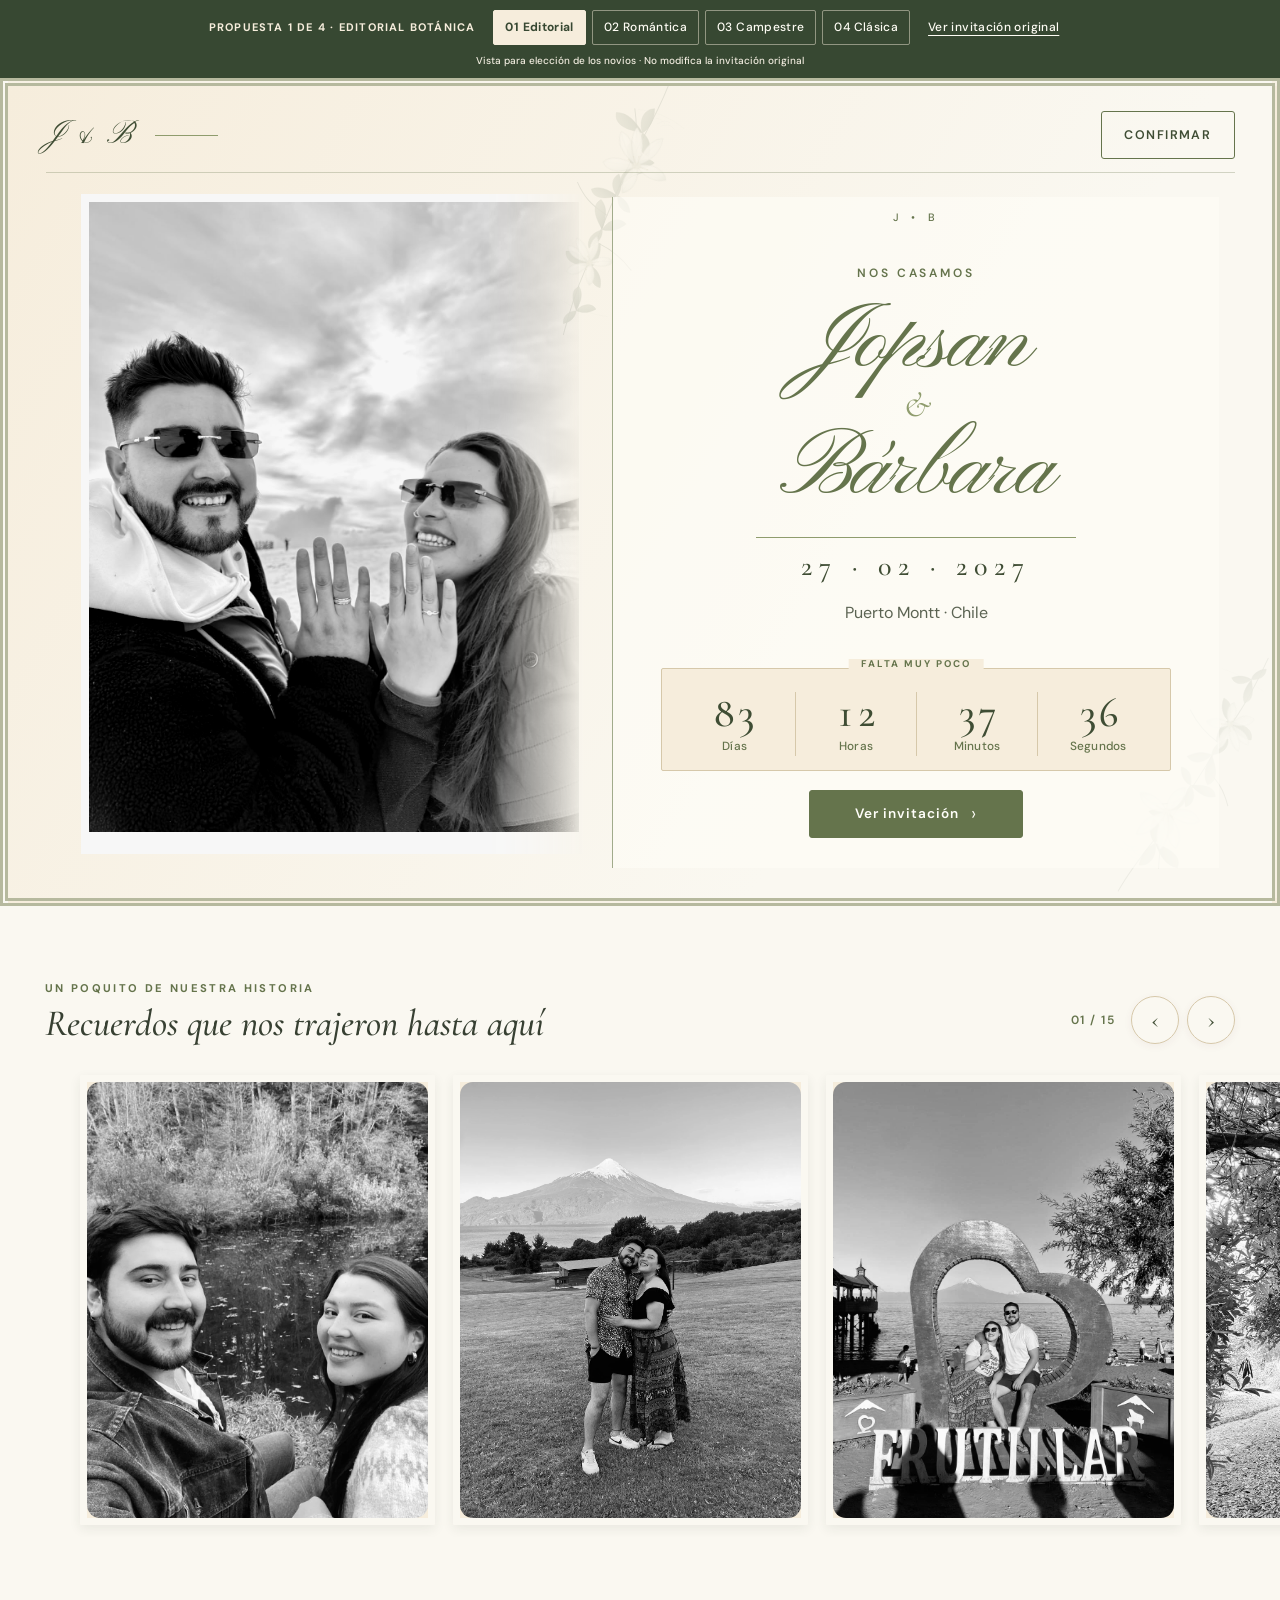
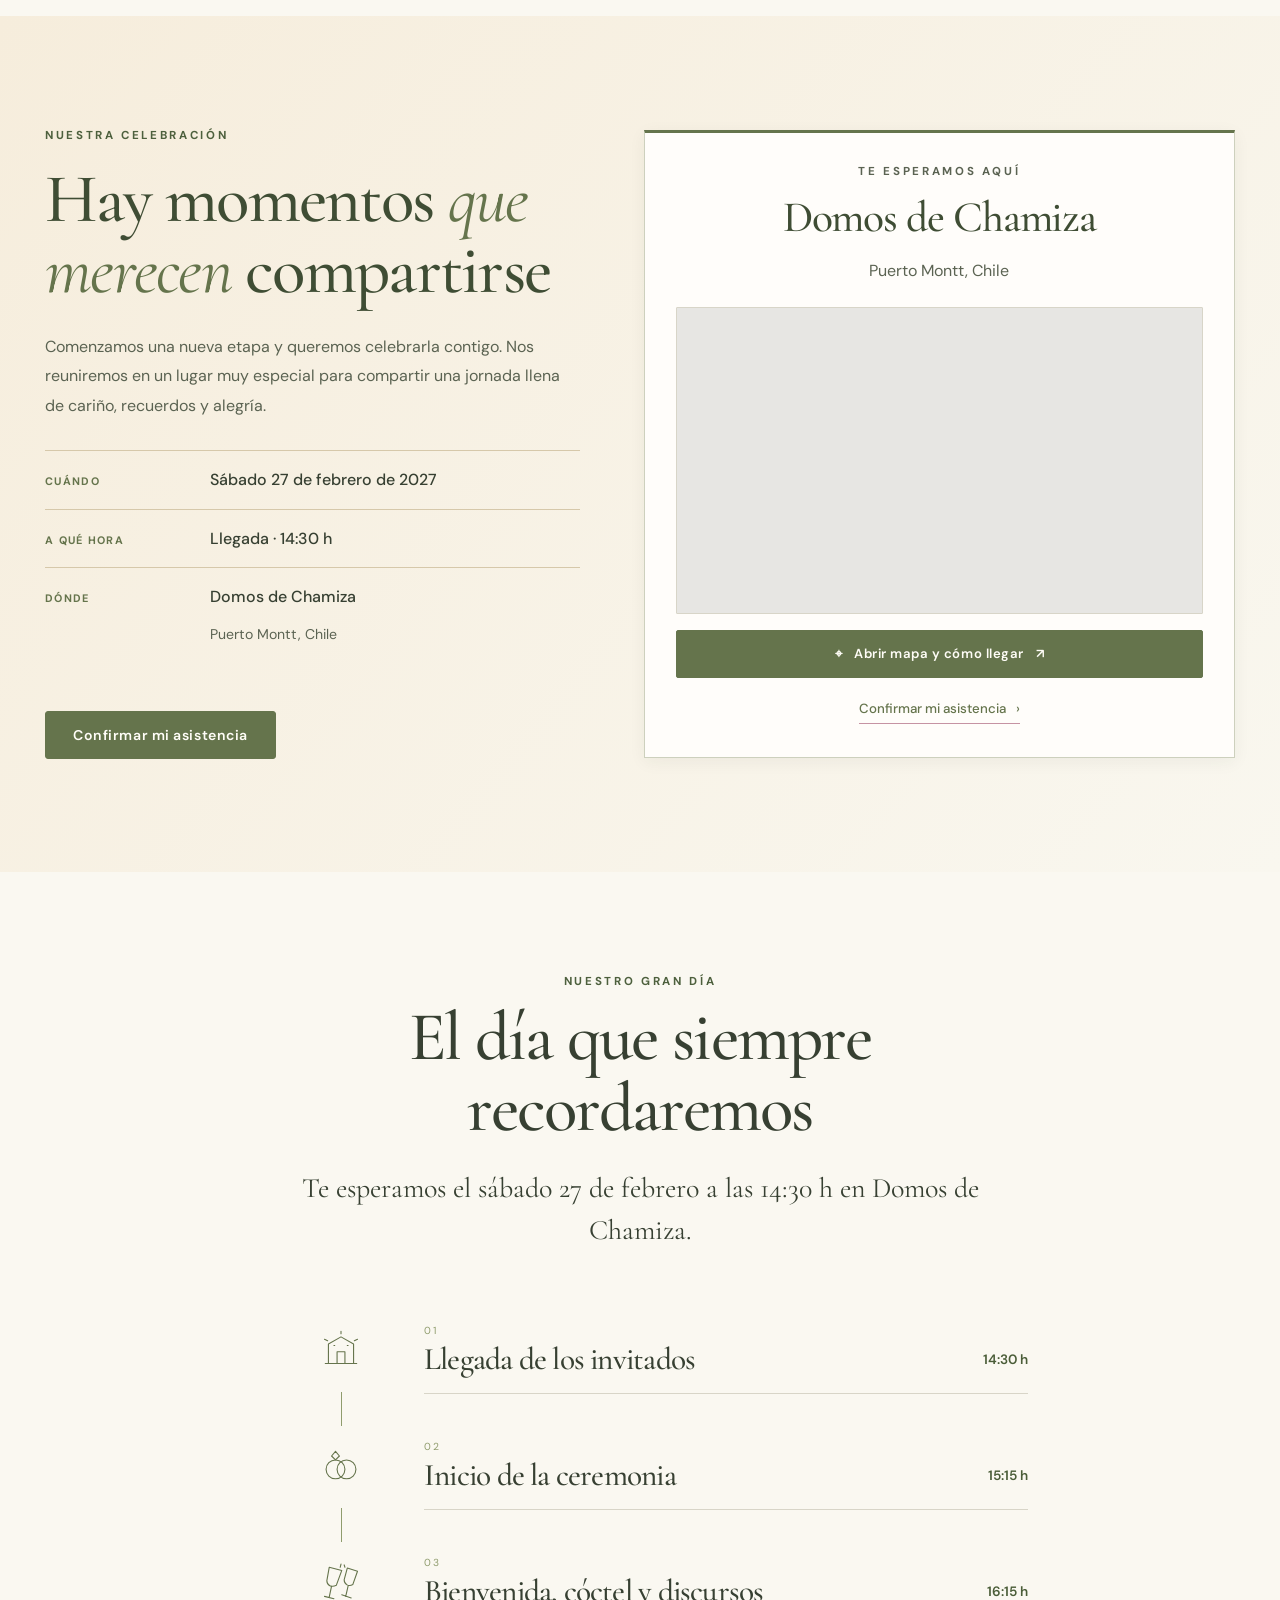
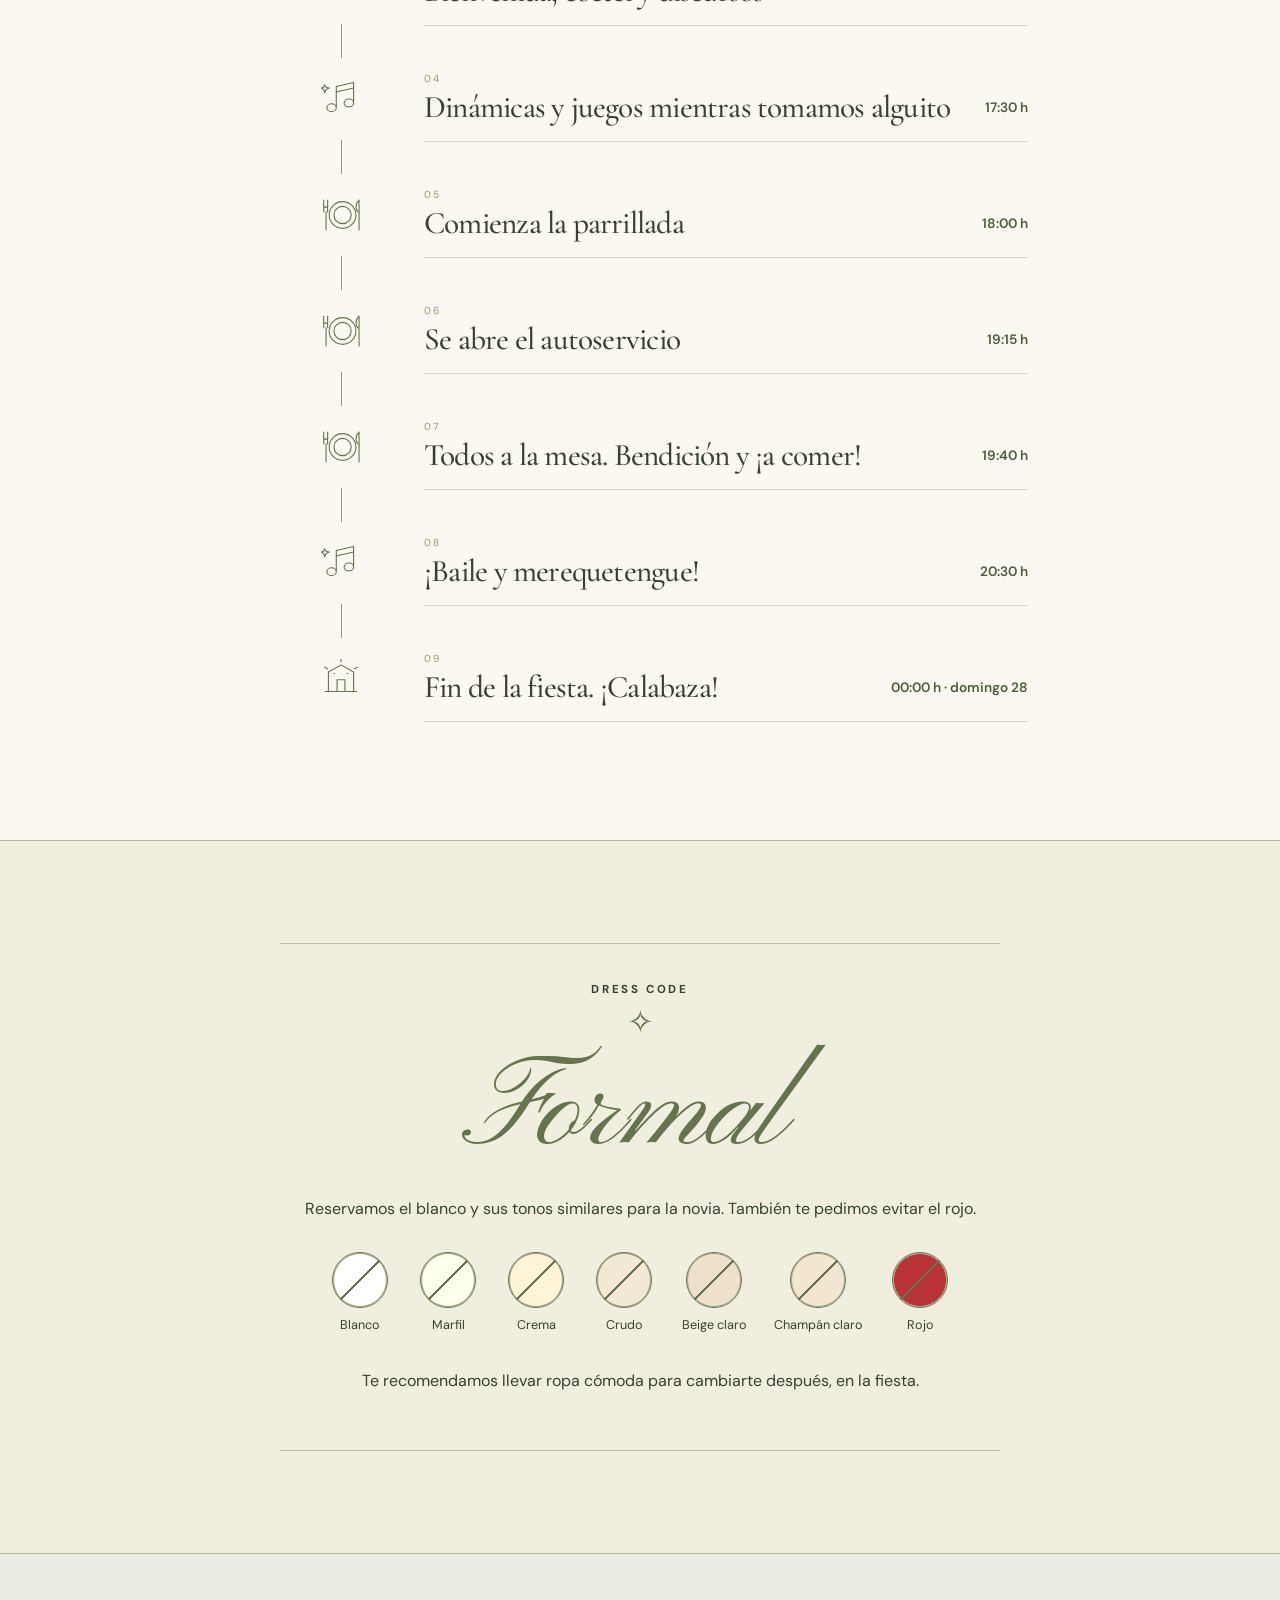
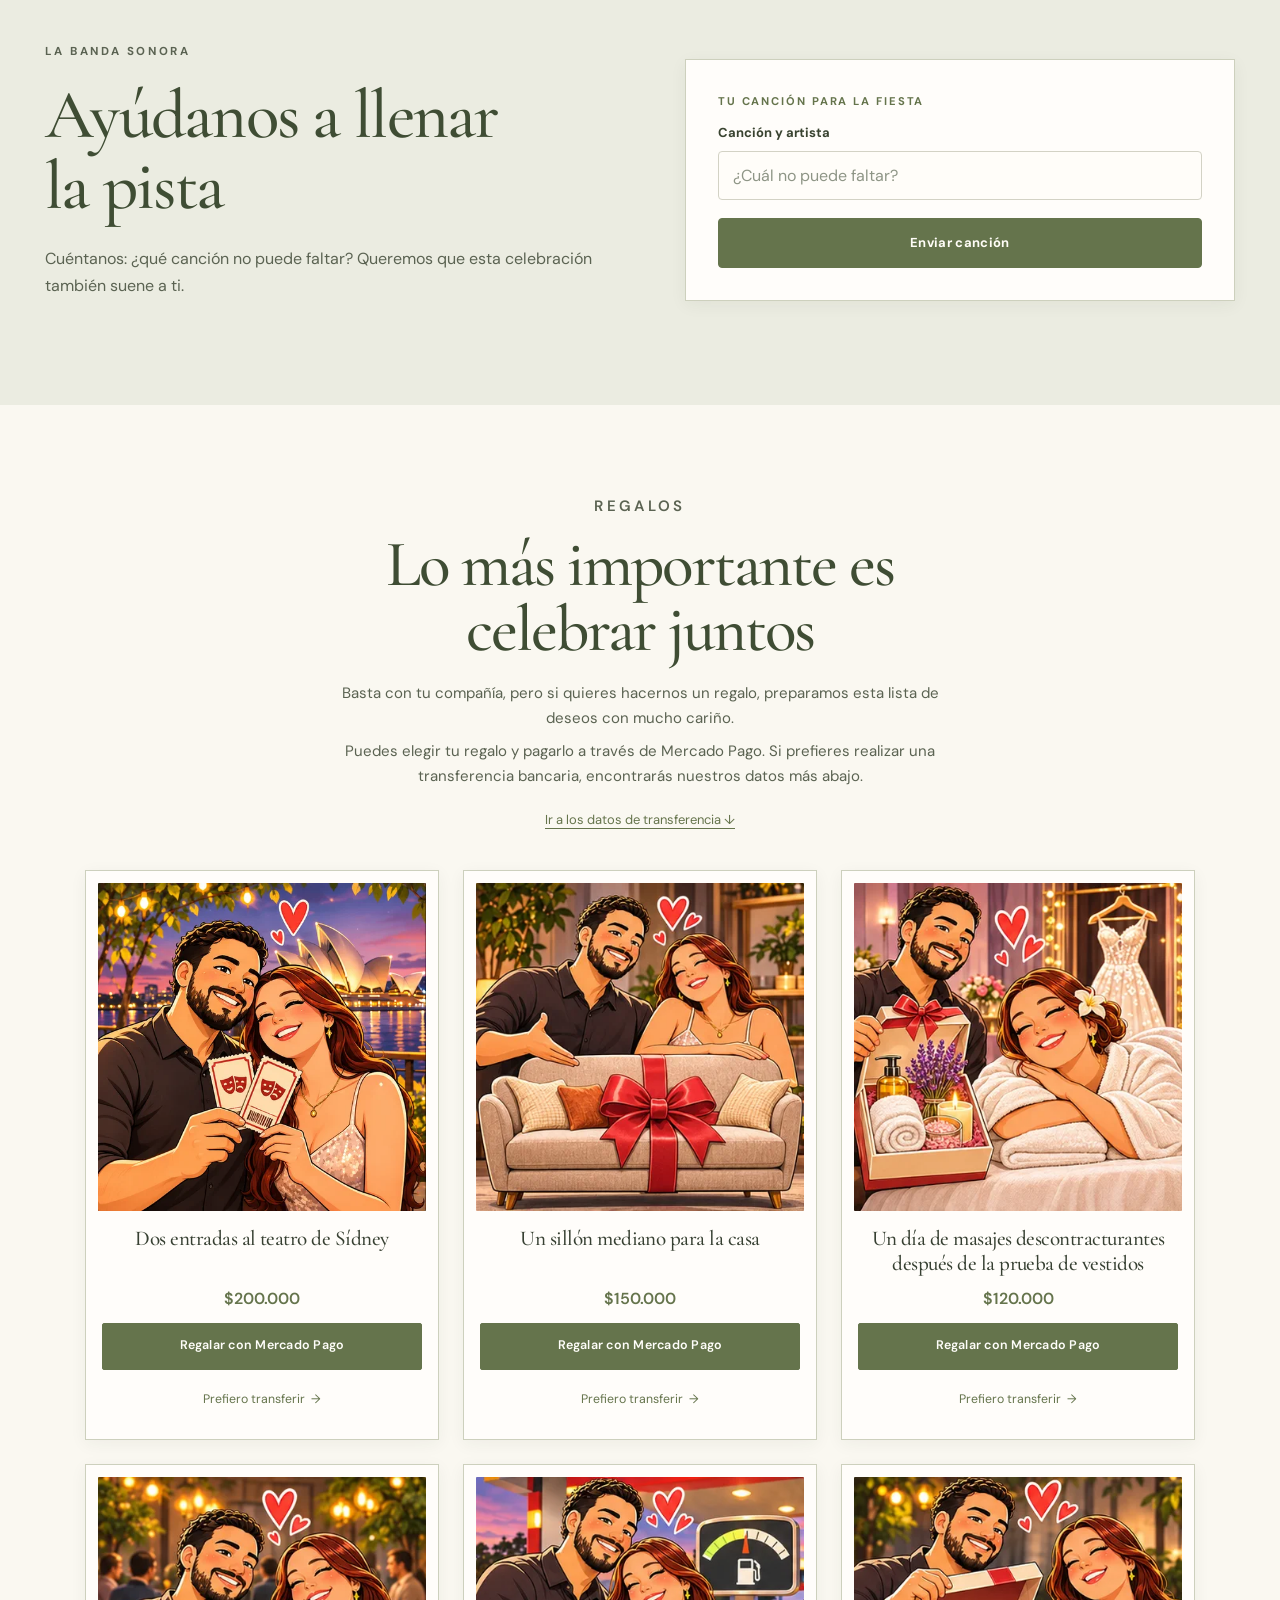
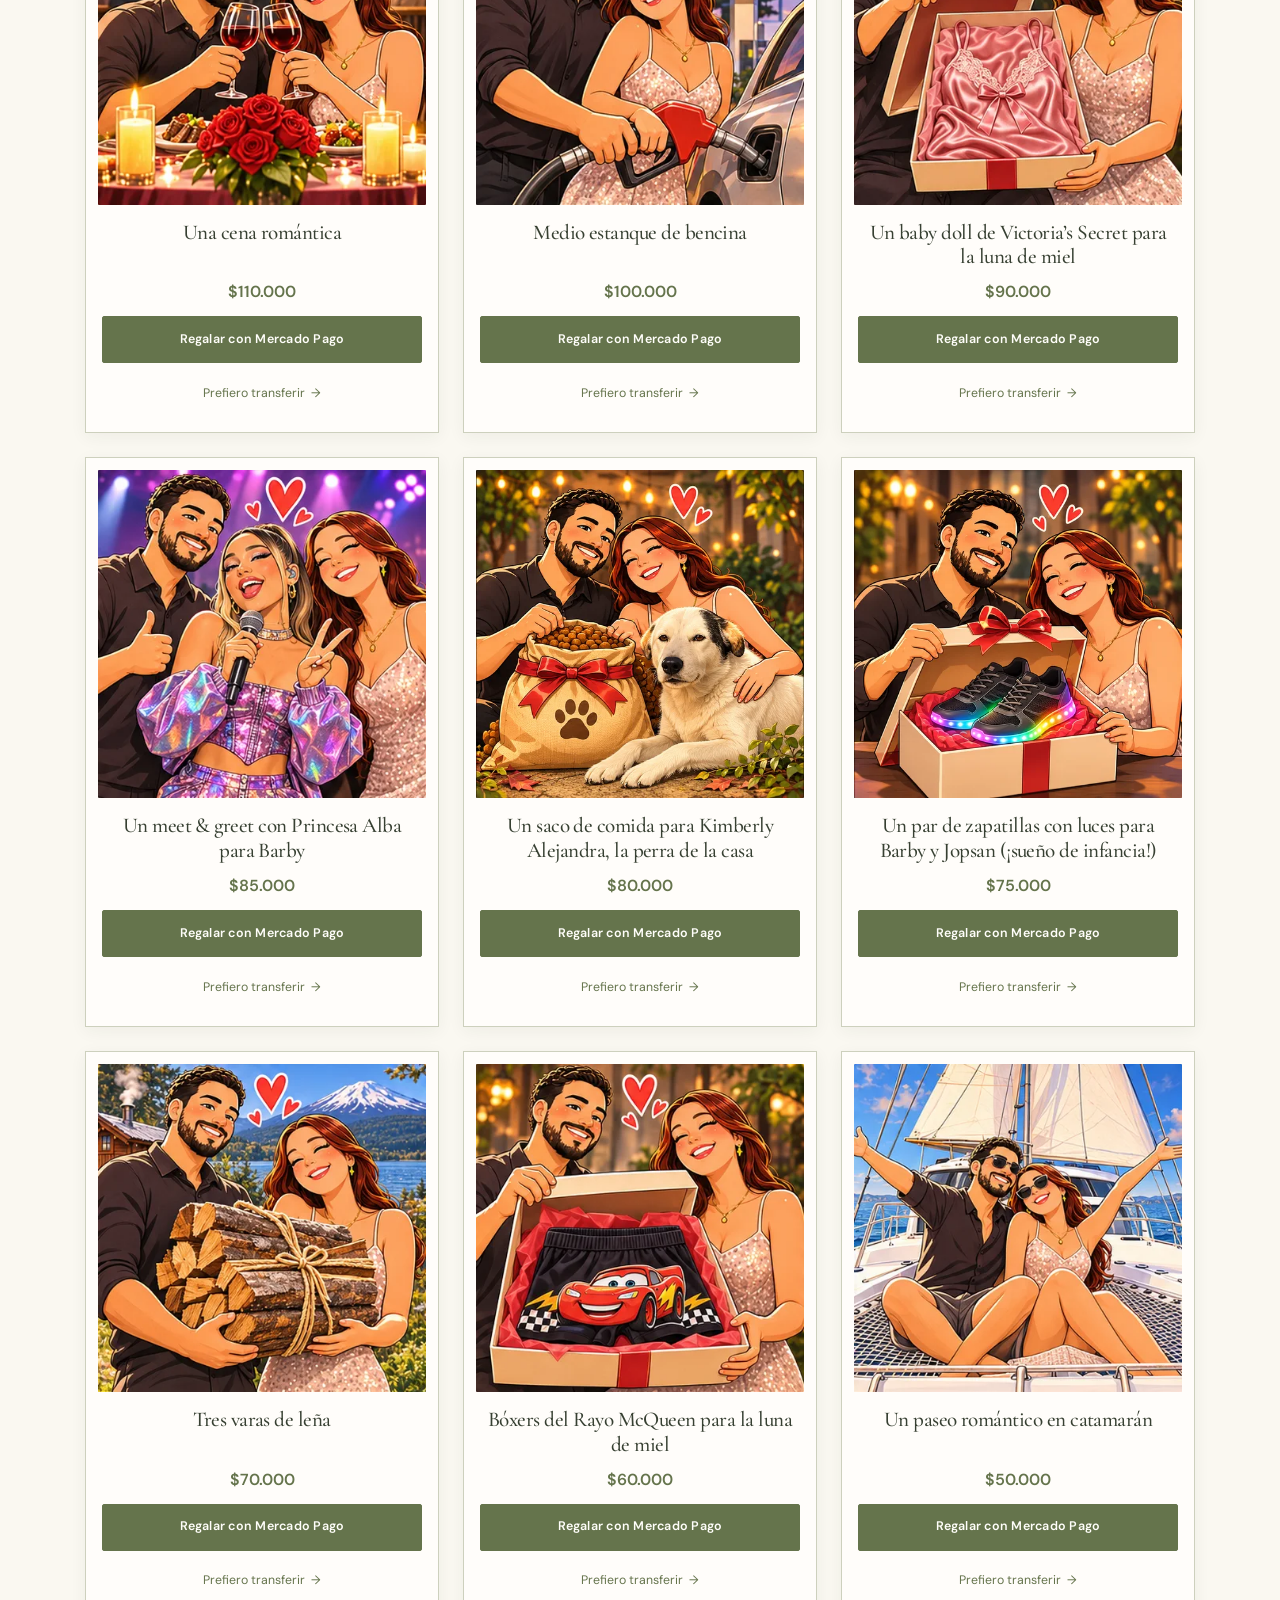
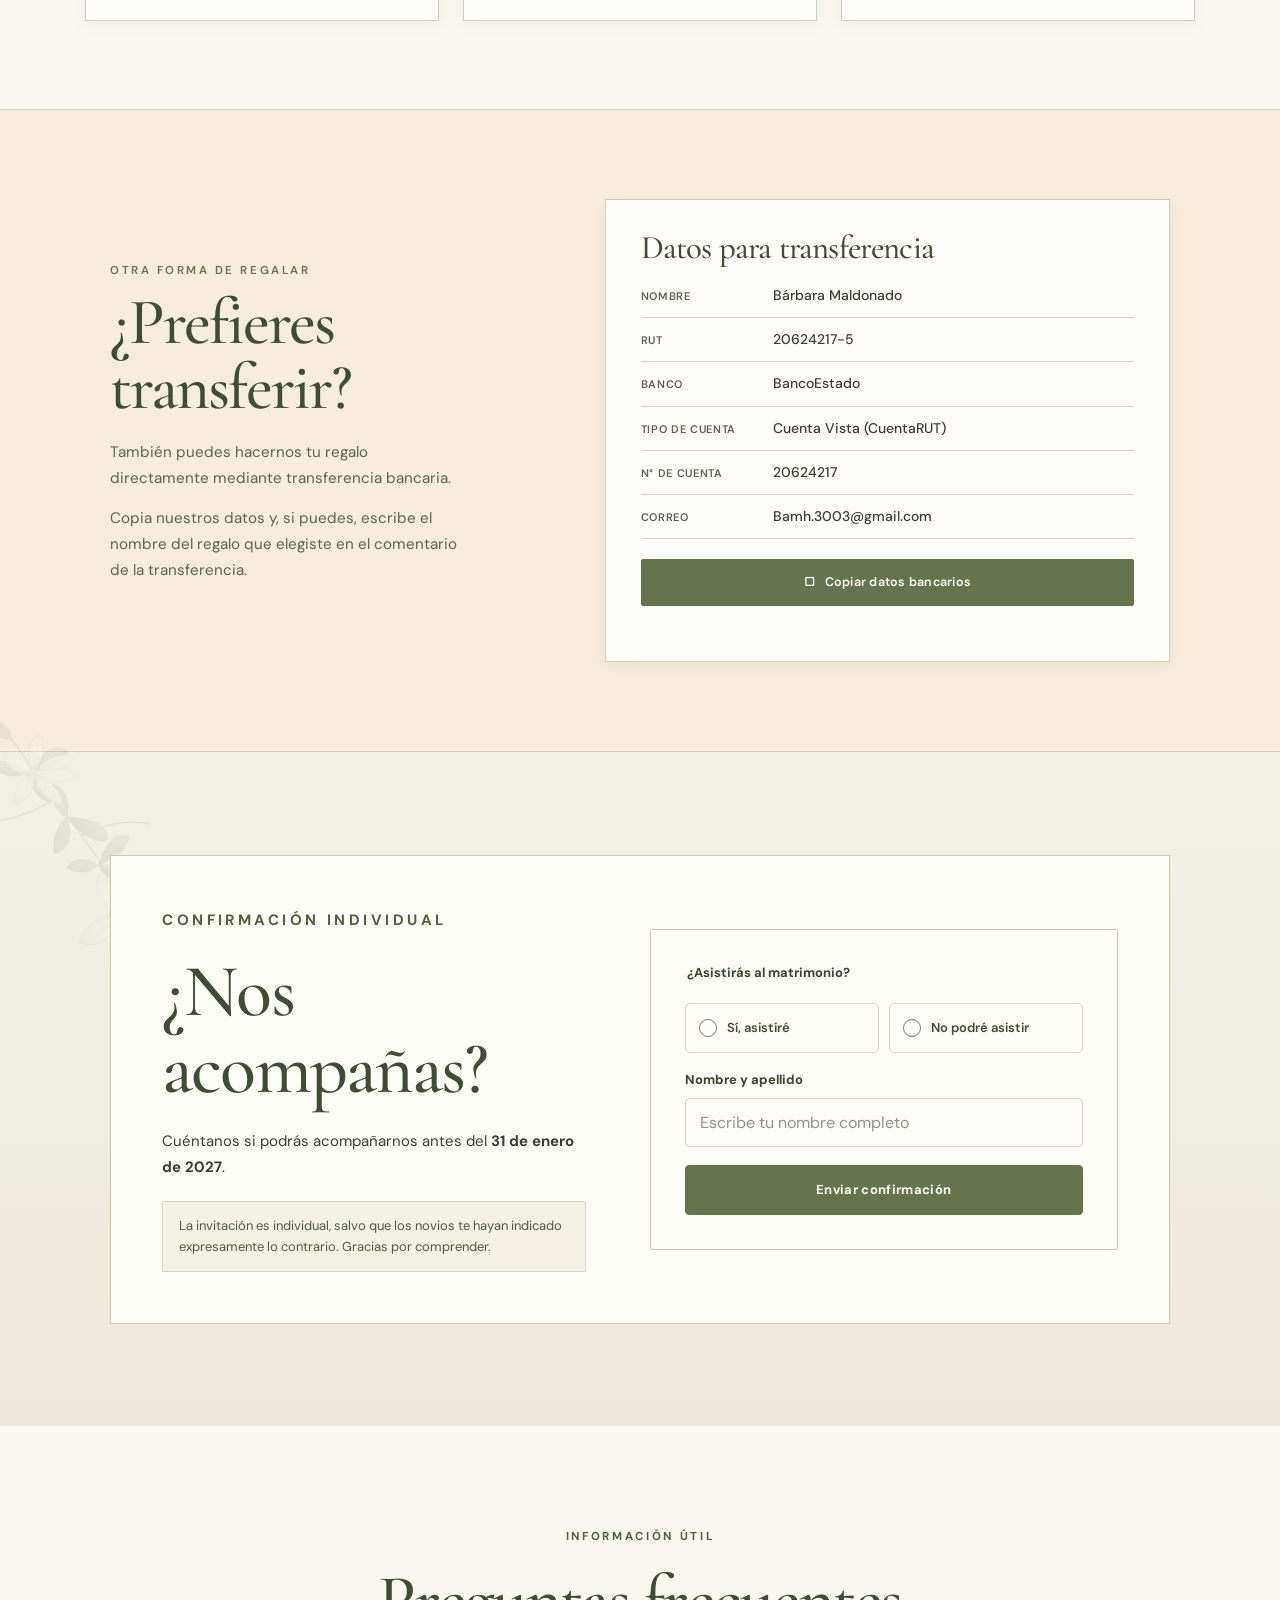
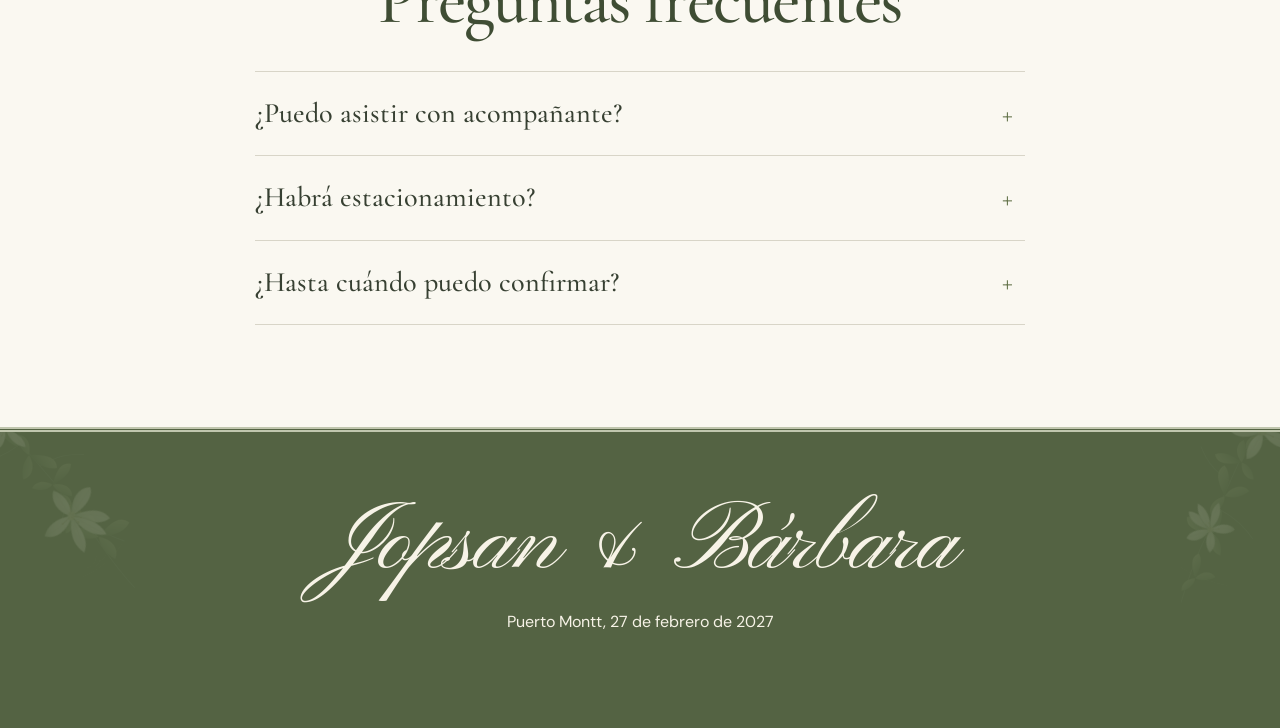
==== commit dc2b9aa0: "fix(preview): normalizar enlaces CSS propuesta-1-editorial-botanica" ====
--- a/propuesta-1-editorial-botanica/index.html
+++ b/propuesta-1-editorial-botanica/index.html
@@ -15,8 +15,8 @@
   <link rel="preconnect" href="https://fonts.googleapis.com">
   <link rel="preconnect" href="https://fonts.gstatic.com" crossorigin>
   <link href="https://fonts.googleapis.com/css2?family=Cormorant+Garamond:ital,wght@0,400;0,500;0,600;1,400;1,500&family=DM+Sans:wght@400;500;600;700&family=Inter:wght@300;400;500;600&family=Pinyon+Script&display=swap" rel="stylesheet">
-  <link rel="stylesheet" href="../wedding-oliva.css?v=20261122-mobile-400-3"
-  ><link rel="stylesheet" href="../propuestas.css?v=20261122-1">
+  <link rel="stylesheet" href="../wedding-oliva.css?v=20261122-mobile-400-3">
+  <link rel="stylesheet" href="../propuestas.css?v=20261122-1">
 </head>
 <body class="oliva-theme propuesta-editorial">
   <a class="skip-link" href="#detalles">Saltar a los detalles</a>
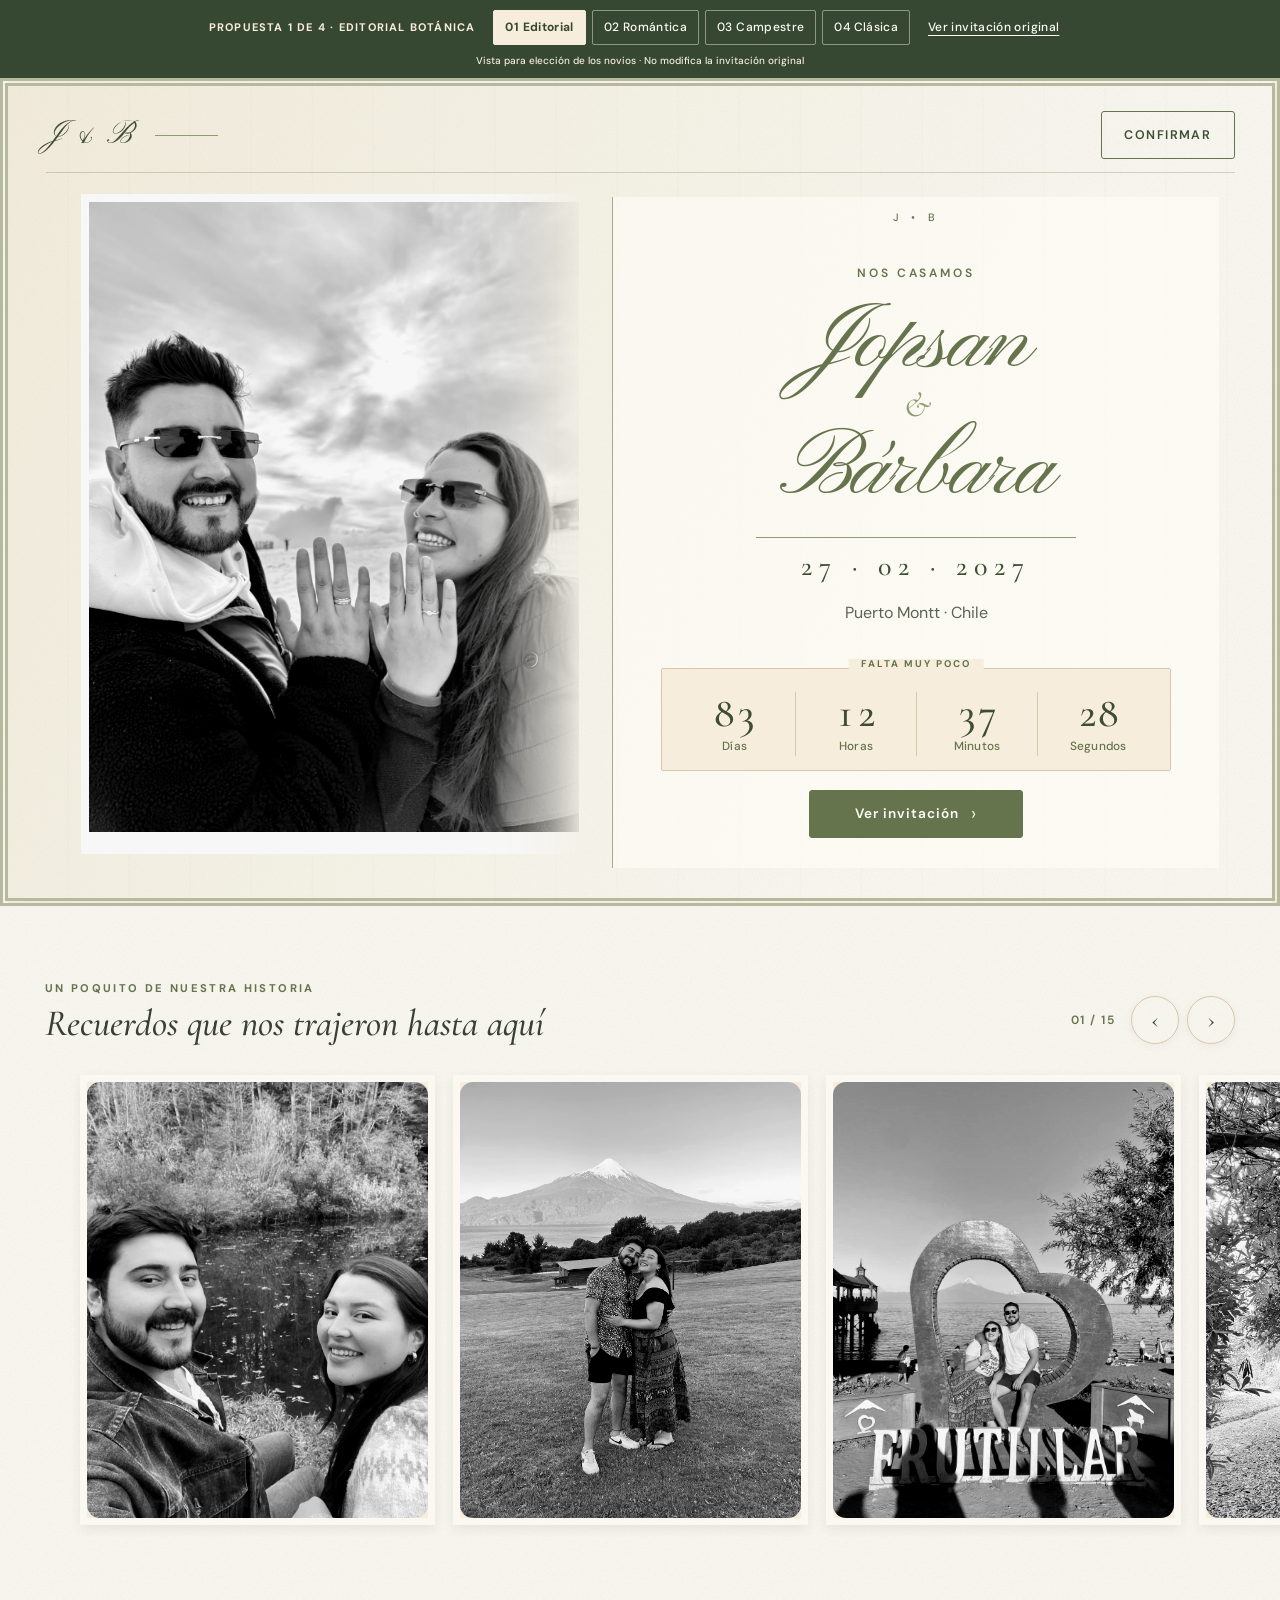
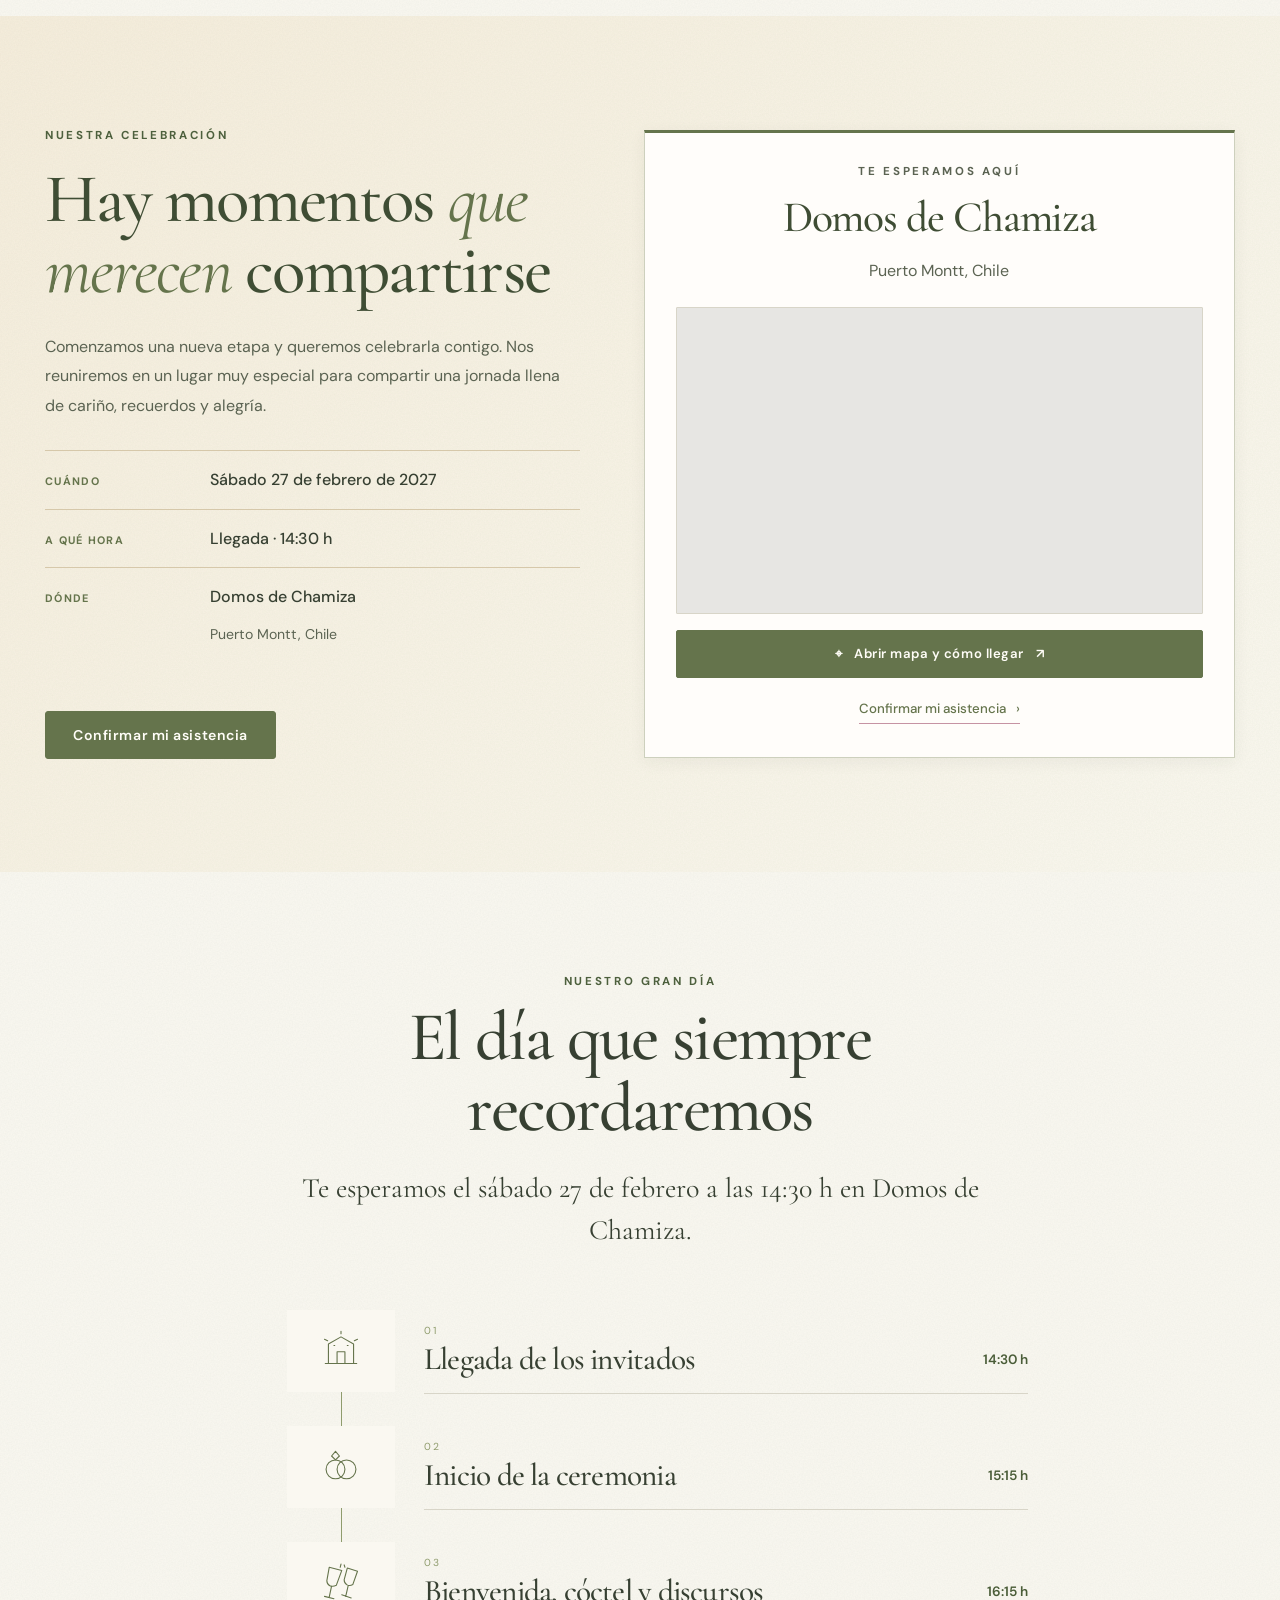
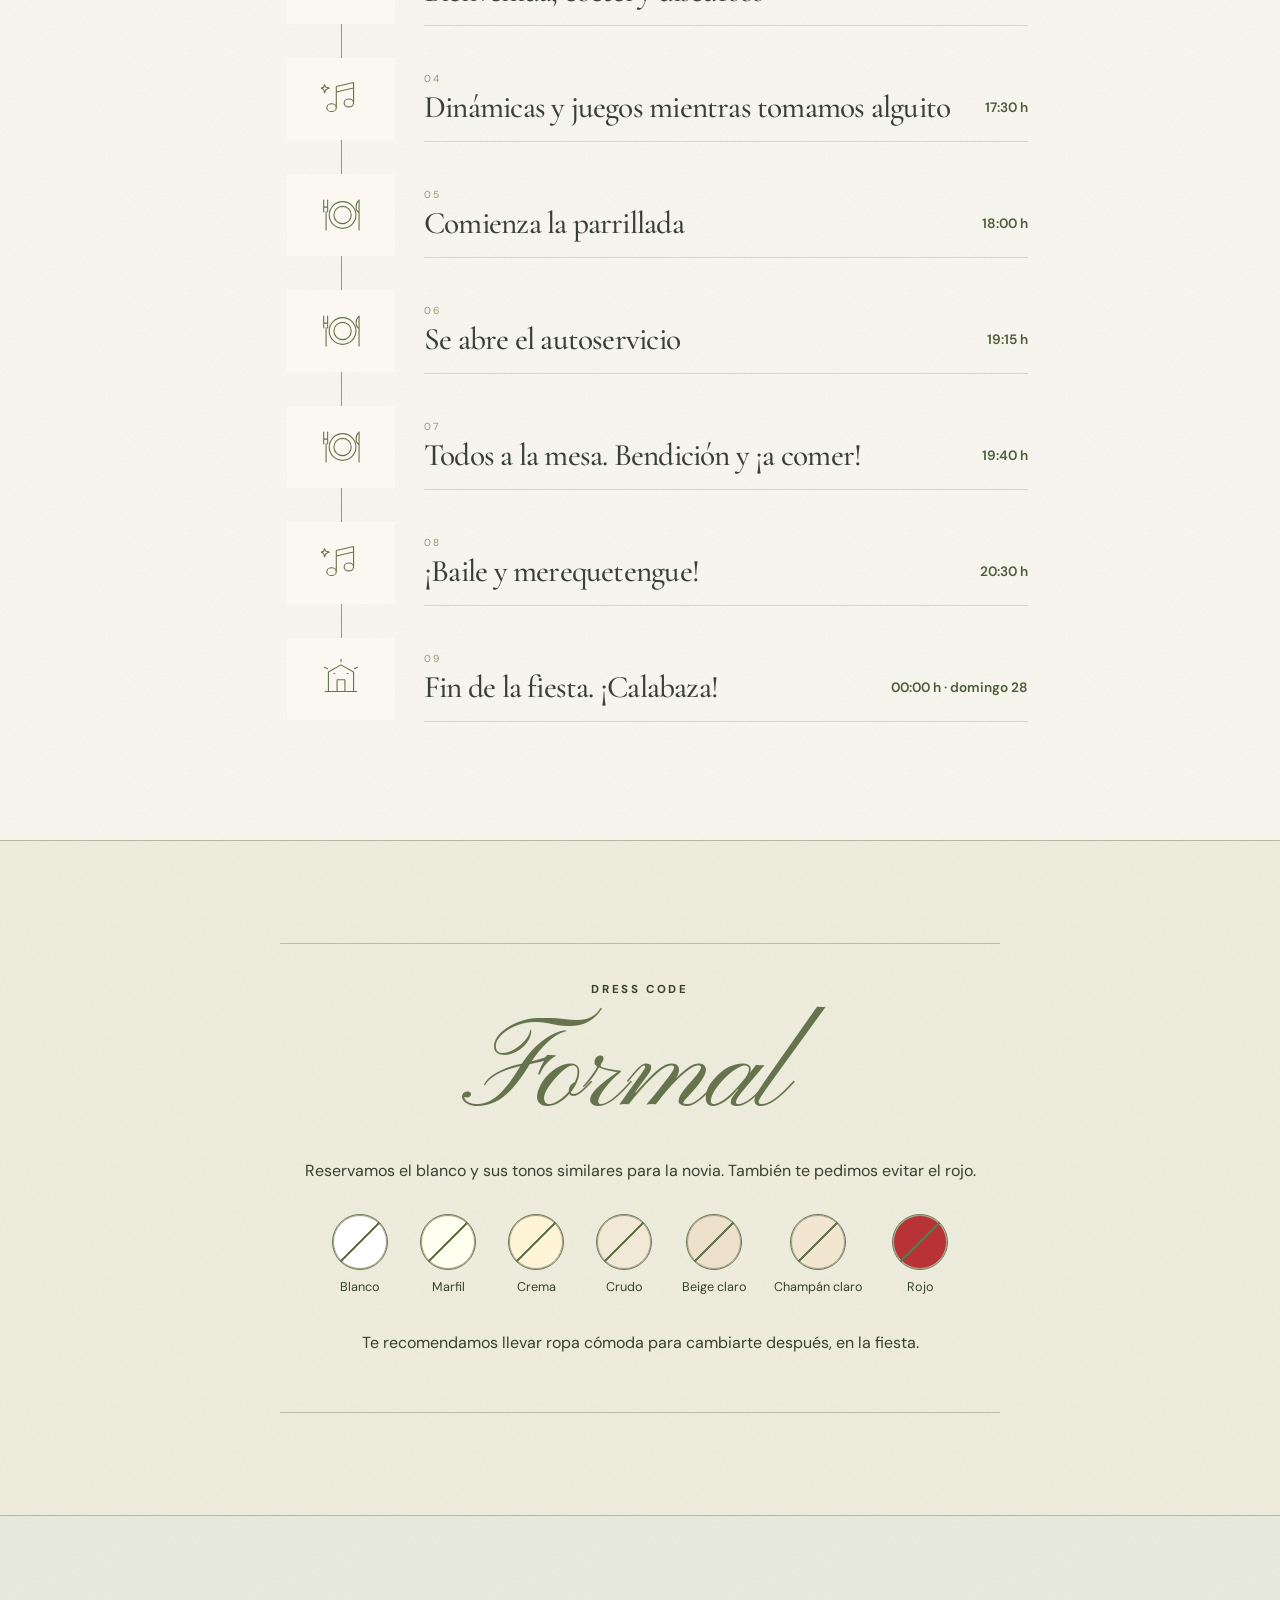
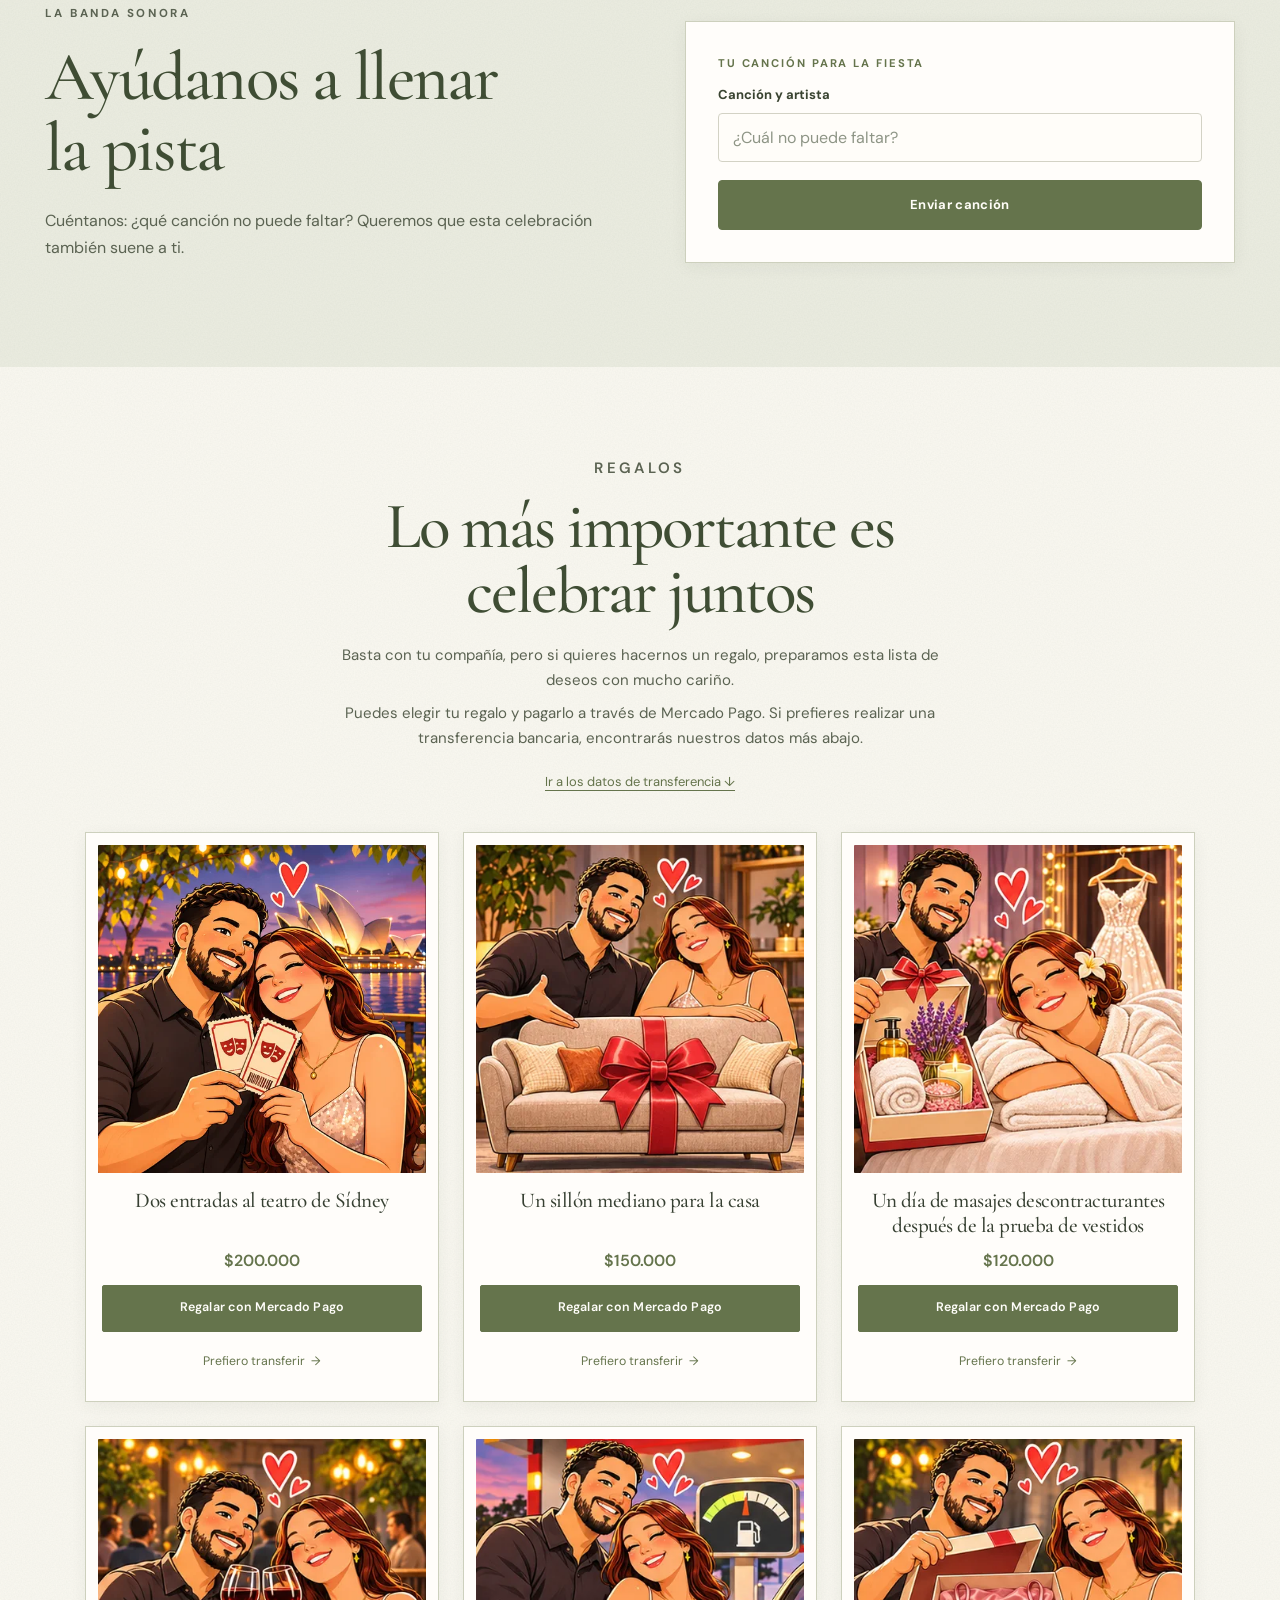
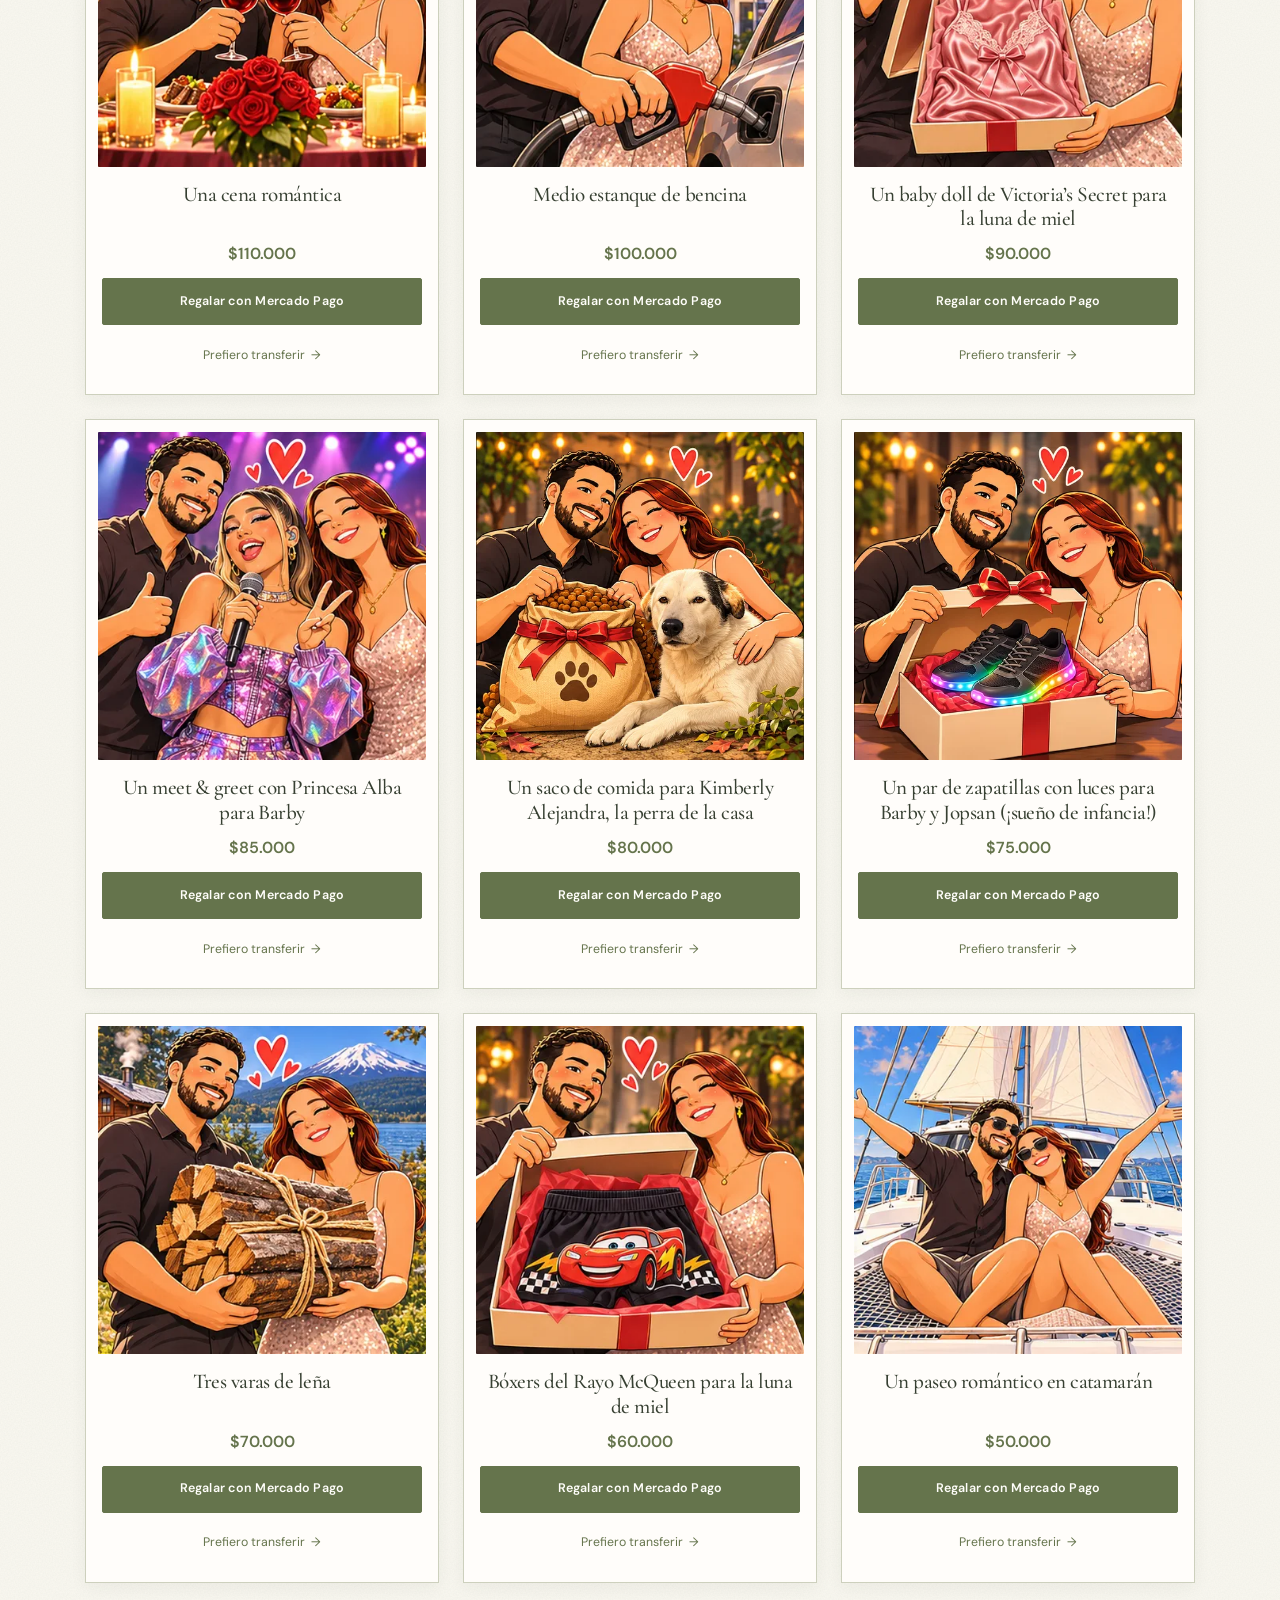
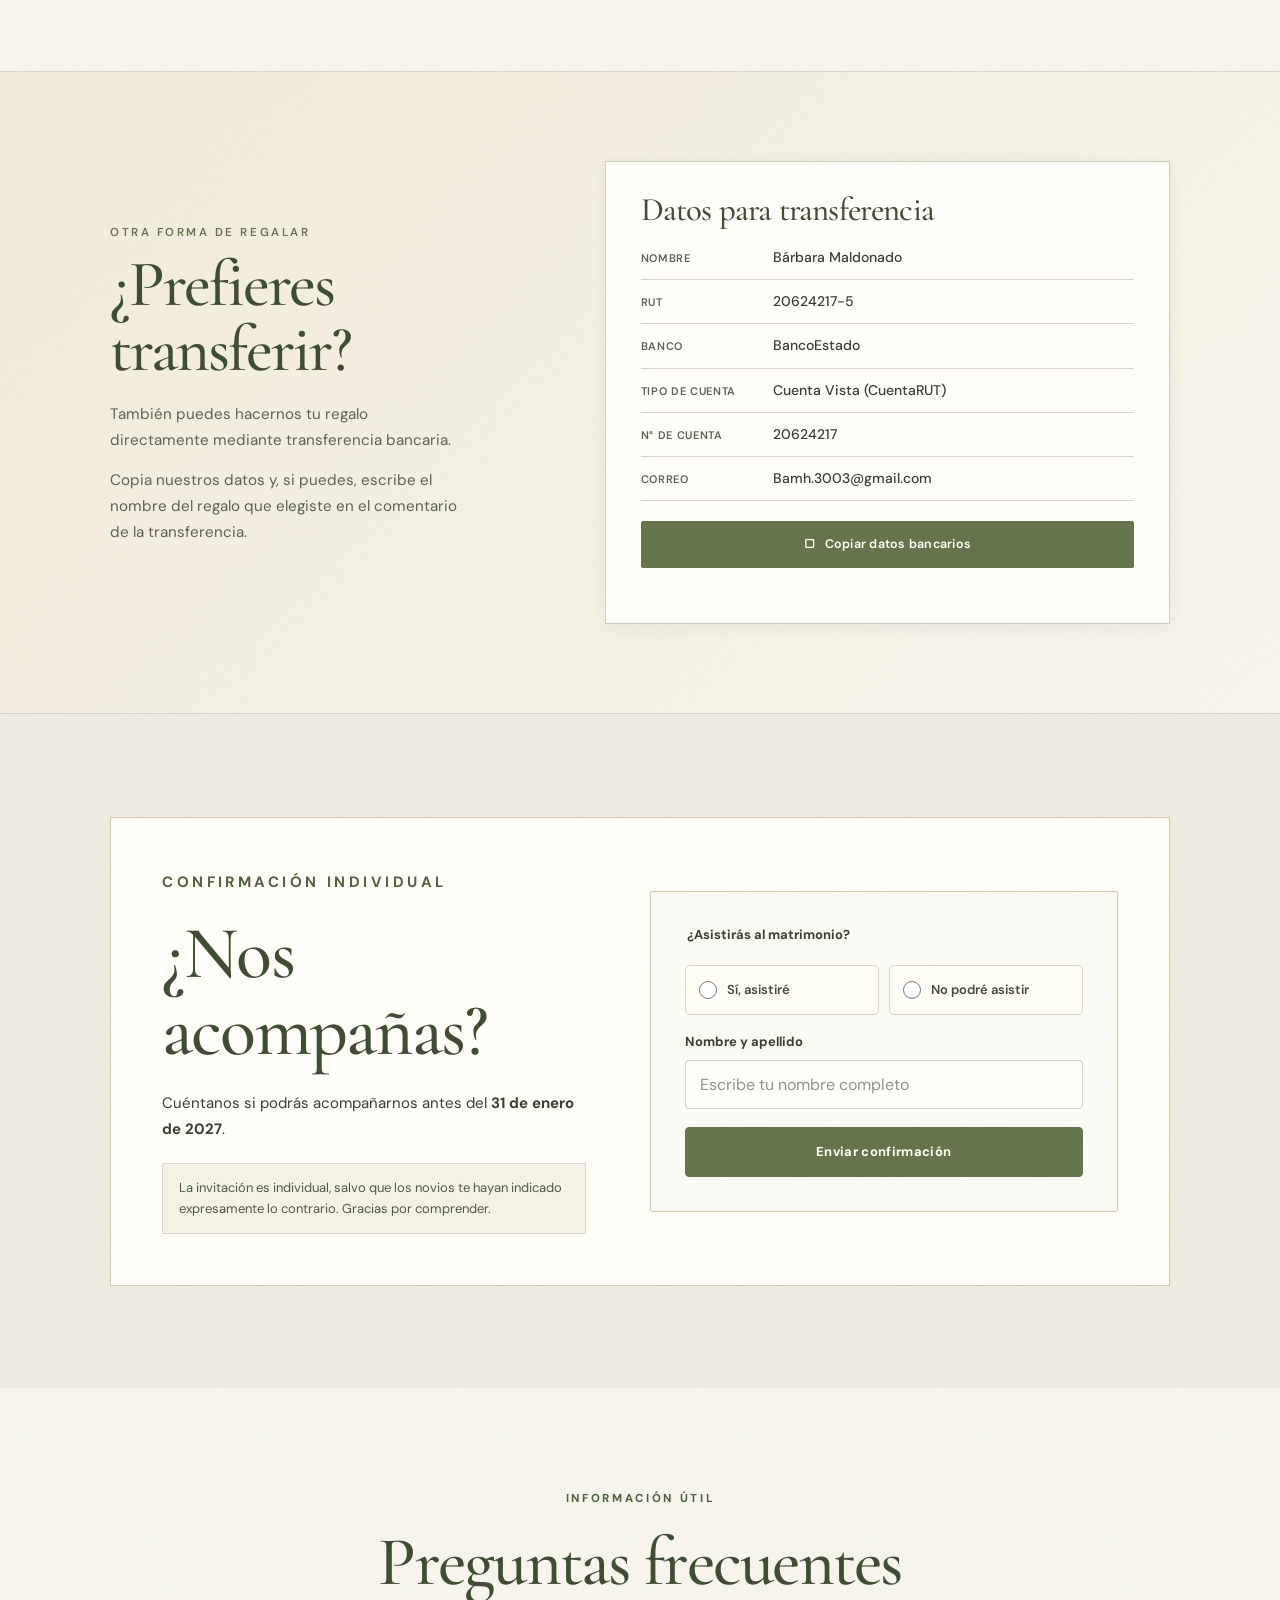
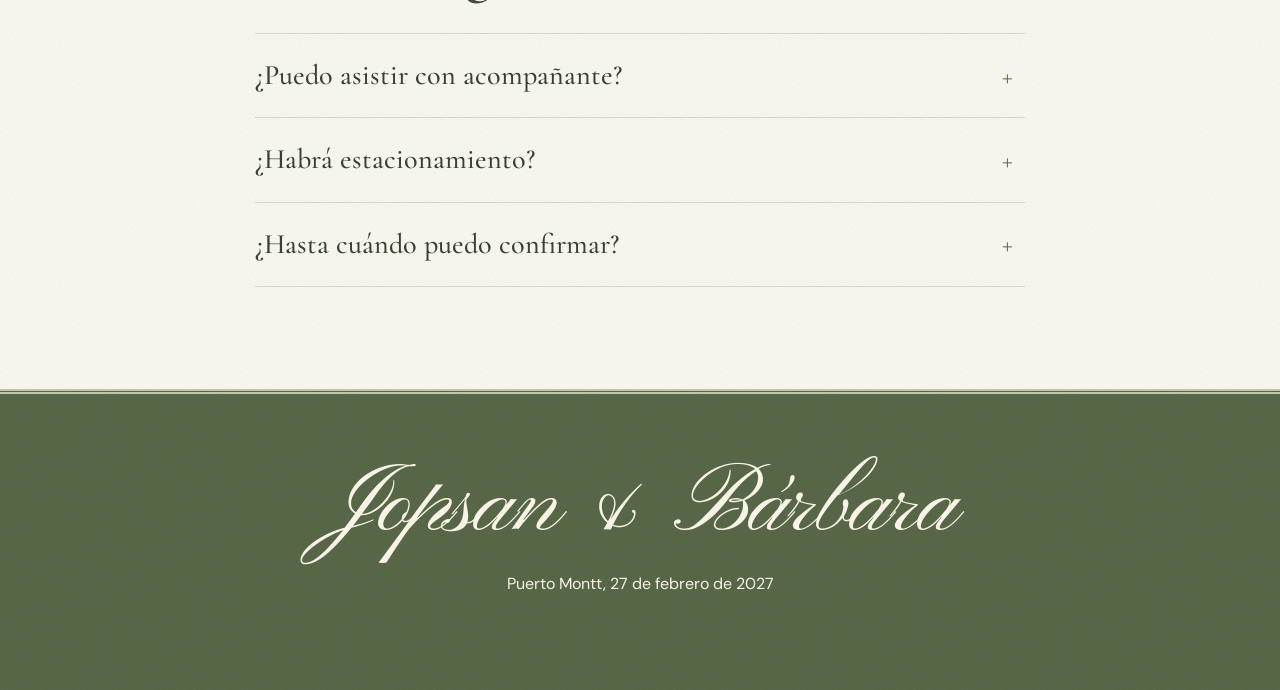
==== commit 441e3cbc: "design(propuesta-1-editorial-botanica): eliminar flores flotantes y aplicar texturas" ====
--- a/propuesta-1-editorial-botanica/index.html
+++ b/propuesta-1-editorial-botanica/index.html
@@ -17,6 +17,7 @@
   <link href="https://fonts.googleapis.com/css2?family=Cormorant+Garamond:ital,wght@0,400;0,500;0,600;1,400;1,500&family=DM+Sans:wght@400;500;600;700&family=Inter:wght@300;400;500;600&family=Pinyon+Script&display=swap" rel="stylesheet">
   <link rel="stylesheet" href="../wedding-oliva.css?v=20261122-mobile-400-3">
   <link rel="stylesheet" href="../propuestas.css?v=20261122-1">
+  <link rel="stylesheet" href="../texturas-oliva.css?v=20261122-texturas-1">
 </head>
 <body class="oliva-theme propuesta-editorial">
   <a class="skip-link" href="#detalles">Saltar a los detalles</a>
@@ -34,8 +35,6 @@
   <header class="hero romantic-hero" id="inicio">
     <img class="hero-photo" src="../assets/novios-portada.jpg" alt="Jopsan y Bárbara sonríen y muestran sus anillos frente a un paisaje nevado" width="1200" height="1600" decoding="async" fetchpriority="high" />
     <div class="hero-overlay" aria-hidden="true"></div>
-    <img class="wedding-flowers wedding-flowers--top" src="../assets/lirios-oliva.svg" alt="" aria-hidden="true" width="320" height="320" decoding="async" />
-    <img class="wedding-flowers wedding-flowers--bottom" src="../assets/lirios-oliva.svg" alt="" aria-hidden="true" width="320" height="320" decoding="async" />
     <nav class="nav container" aria-label="Navegación principal">
       <a class="brand" href="#inicio">J &amp; B</a>
       <a class="nav-link" href="#rsvp">Confirmar</a>
@@ -120,7 +119,7 @@
     <section class="section dress reveal">
       <div class="container narrow center">
         <p class="section-kicker">DRESS CODE</p>
-        <div class="dress-flourish" aria-hidden="true">✧</div>
+
         <h2>Formal</h2>
         <p>Reservamos el blanco y sus tonos similares para la novia. También te pedimos evitar el rojo.</p>
         <ul class="reserved-palette" aria-label="Colores que solicitamos evitar">
--- a/texturas-oliva.css
+++ b/texturas-oliva.css
@@ -0,0 +1,267 @@
+/* Jopsan & Bárbara — tratamientos de superficie sin flores.
+   CSS de presentación final: cargar DESPUÉS de wedding-oliva.css y propuestas.css.
+   Las texturas son archivos SVG locales livianos (no fotografías modificadas). */
+
+/* Eliminar definitivamente TODOS los adornos botánicos superpuestos de
+   las cinco invitaciones. No suprimir controles, swatches ni iconos del itinerario. */
+body.oliva-theme .hero.romantic-hero::before,
+body.oliva-theme .hero.romantic-hero::after,
+body.oliva-theme .celebration::before,
+body.oliva-theme .celebration::after,
+body.oliva-theme .dress::after,
+body.oliva-theme .dress .container::before,
+body.oliva-theme .playlist .container::after,
+body.oliva-theme .rsvp::before,
+body.oliva-theme .footer::before,
+body.oliva-theme .footer::after,
+body.oliva-theme .hero .floral-ornament,
+body.oliva-theme .hero img.wedding-flowers,
+body.oliva-theme .hero .floral-top,
+body.oliva-theme .hero .floral-bottom,
+body.oliva-theme .leaves{
+  content:none!important;
+  background-image:none!important;
+  display:none!important;
+}
+/* Monograma y línea editorial siguen siendo elementos impresos, no
+   ornamentos flotantes. */
+body.oliva-theme .dress-flourish{display:none!important}
+body.oliva-theme .hero.romantic-hero,
+body.oliva-theme .celebration,
+body.oliva-theme .dress,
+body.oliva-theme .playlist,
+body.oliva-theme #regalos,
+body.oliva-theme #regalos .bank-section,
+body.oliva-theme .rsvp,
+body.oliva-theme .faq{
+  background-attachment:scroll;
+}
+body.oliva-theme .hero.romantic-hero .hero-photo,
+body.oliva-theme .memory-slide img{
+  filter:grayscale(100%) contrast(1.06) brightness(.97)!important;
+}
+body.oliva-theme #regalos .illustration img{filter:none!important}
+
+/* Invitación original: papel de algodón con fibras muy finas y
+   gradientes amplios; el color nunca compite con fotos o texto. */
+body.oliva-theme:not(.propuesta-editorial):not(.propuesta-organica):not(.propuesta-campestre):not(.propuesta-clasica) .hero.romantic-hero{
+  background:url('assets/textura-papel-algodon.svg') repeat,
+    linear-gradient(120deg,#f1e9d8 0%,#fcf9f1 61%,#f6eddc 100%);
+  background-size:240px 240px,cover;
+}
+body.oliva-theme:not(.propuesta-editorial):not(.propuesta-organica):not(.propuesta-campestre):not(.propuesta-clasica) .memories-strip,
+body.oliva-theme:not(.propuesta-editorial):not(.propuesta-organica):not(.propuesta-campestre):not(.propuesta-clasica) .timing,
+body.oliva-theme:not(.propuesta-editorial):not(.propuesta-organica):not(.propuesta-campestre):not(.propuesta-clasica) .faq,
+body.oliva-theme:not(.propuesta-editorial):not(.propuesta-organica):not(.propuesta-campestre):not(.propuesta-clasica) #regalos{
+  background:url('assets/textura-papel-algodon.svg') repeat,#fcf9f1;
+  background-size:240px 240px;
+}
+body.oliva-theme:not(.propuesta-editorial):not(.propuesta-organica):not(.propuesta-campestre):not(.propuesta-clasica) .celebration,
+body.oliva-theme:not(.propuesta-editorial):not(.propuesta-organica):not(.propuesta-campestre):not(.propuesta-clasica) #regalos .bank-section{
+  background:url('assets/textura-papel-algodon.svg') repeat,
+    linear-gradient(140deg,#f6eddc,#f9f5e9);
+  background-size:240px 240px,cover;
+}
+body.oliva-theme:not(.propuesta-editorial):not(.propuesta-organica):not(.propuesta-campestre):not(.propuesta-clasica) .dress{
+  background:url('assets/textura-papel-algodon.svg') repeat,#d6c8aa;
+  background-size:240px 240px;
+}
+body.oliva-theme:not(.propuesta-editorial):not(.propuesta-organica):not(.propuesta-campestre):not(.propuesta-clasica) .playlist{
+  background:url('assets/textura-papel-algodon.svg') repeat,#eeefe5;
+  background-size:240px 240px;
+}
+body.oliva-theme:not(.propuesta-editorial):not(.propuesta-organica):not(.propuesta-campestre):not(.propuesta-clasica) .rsvp{
+  background:url('assets/textura-papel-algodon.svg') repeat,
+    linear-gradient(160deg,#eff0e5,#f6eddc);
+  background-size:240px 240px,cover;
+}
+body.oliva-theme:not(.propuesta-editorial):not(.propuesta-organica):not(.propuesta-campestre):not(.propuesta-clasica) .footer{
+  background:url('assets/textura-papel-algodon.svg') repeat,#65744c;
+  background-size:240px 240px;
+}
+/* El grano debe sentirse como papel también en los marcos, sin
+   agregar una lámina opaca por encima de elementos interactivos. */
+body.oliva-theme .location-card,
+body.oliva-theme .rsvp .rsvp-layout,
+body.oliva-theme .rsvp .form-shell,
+body.oliva-theme .song-card,
+body.oliva-theme #regalos .gift,
+body.oliva-theme #regalos .bank-card{
+  background-image:url('assets/textura-papel-algodon.svg');
+  background-repeat:repeat;
+  background-size:240px 240px;
+}
+
+/* 1 — EDITORIAL: algodón prensado, filetes, líneas casi invisibles.
+   El patrón de líneas es parte del papel, no un objeto en una esquina. */
+body.oliva-theme.propuesta-editorial .hero.romantic-hero{
+  background:url('assets/textura-papel-algodon.svg') repeat,
+    repeating-linear-gradient(90deg,transparent 0 59px,rgba(101,116,76,.028) 60px,transparent 61px),
+    linear-gradient(115deg,#f3ecdc,#faf8f1 73%);
+  background-size:240px 240px,auto,cover;
+}
+body.oliva-theme.propuesta-editorial .memories-strip,
+body.oliva-theme.propuesta-editorial .timing,
+body.oliva-theme.propuesta-editorial .faq,
+body.oliva-theme.propuesta-editorial #regalos{
+  background:url('assets/textura-papel-algodon.svg') repeat,#faf8f1;
+  background-size:240px 240px;
+}
+body.oliva-theme.propuesta-editorial .celebration,
+body.oliva-theme.propuesta-editorial #regalos .bank-section{
+  background:url('assets/textura-papel-algodon.svg') repeat,
+    linear-gradient(135deg,#f6eddc,#faf8ef);
+  background-size:240px 240px,cover;
+}
+body.oliva-theme.propuesta-editorial .dress{
+  background:url('assets/textura-papel-algodon.svg') repeat,#f0eedf;
+  background-size:240px 240px;
+}
+body.oliva-theme.propuesta-editorial .playlist{
+  background:url('assets/textura-papel-algodon.svg') repeat,#ebece1;
+  background-size:240px 240px;
+}
+body.oliva-theme.propuesta-editorial .rsvp{
+  background:url('assets/textura-papel-algodon.svg') repeat,#f1eee5;
+  background-size:240px 240px;
+}
+body.oliva-theme.propuesta-editorial .footer{
+  background:url('assets/textura-papel-algodon.svg') repeat,#546343;
+  background-size:240px 240px;
+}
+
+/* 2 — ORGÁNICA: pigmentos lavados incorporados al fondo. No hay
+   flores, ramas, hojas ni imágenes flotando sobre los nombres. */
+body.oliva-theme.propuesta-organica .hero.romantic-hero{
+  background:url('assets/textura-acuarela-oliva.svg') center/cover no-repeat,
+    url('assets/textura-papel-algodon.svg') repeat,
+    #faf6ea;
+}
+body.oliva-theme.propuesta-organica .memories-strip,
+body.oliva-theme.propuesta-organica .timing,
+body.oliva-theme.propuesta-organica .faq,
+body.oliva-theme.propuesta-organica #regalos{
+  background:url('assets/textura-acuarela-oliva.svg') center/cover no-repeat,
+    url('assets/textura-papel-algodon.svg') repeat,#faf6ea;
+}
+body.oliva-theme.propuesta-organica .celebration,
+body.oliva-theme.propuesta-organica #regalos .bank-section{
+  background:url('assets/textura-acuarela-oliva.svg') center/cover no-repeat,
+    url('assets/textura-papel-algodon.svg') repeat,#f4efdc;
+}
+body.oliva-theme.propuesta-organica .dress{
+  background:url('assets/textura-acuarela-oliva.svg') center/cover no-repeat,
+    url('assets/textura-papel-algodon.svg') repeat,#d6c8aa;
+}
+body.oliva-theme.propuesta-organica .playlist,
+body.oliva-theme.propuesta-organica .rsvp{
+  background:url('assets/textura-acuarela-oliva.svg') center/cover no-repeat,
+    url('assets/textura-papel-algodon.svg') repeat,#edf0e4;
+}
+body.oliva-theme.propuesta-organica .footer{
+  background:url('assets/textura-papel-algodon.svg') repeat,
+    linear-gradient(135deg,#65744c,#52653d);
+  background-size:240px 240px,cover;
+}
+
+/* 3 — CAMPESTRE: trama de lino muy fina, verdes vegetales y
+   paneles de geometría clara. El tejido es un patrón continuo. */
+body.oliva-theme.propuesta-campestre .hero.romantic-hero{
+  background:url('assets/textura-lino-campestre.svg') repeat,
+    linear-gradient(90deg,#dbe3d3 0 45%,#f6f5ed 45% 100%);
+  background-size:128px 128px,cover;
+}
+body.oliva-theme.propuesta-campestre .memories-strip,
+body.oliva-theme.propuesta-campestre .timing,
+body.oliva-theme.propuesta-campestre .faq,
+body.oliva-theme.propuesta-campestre #regalos{
+  background:url('assets/textura-lino-campestre.svg') repeat,#f6f7f0;
+  background-size:128px 128px;
+}
+body.oliva-theme.propuesta-campestre .celebration,
+body.oliva-theme.propuesta-campestre #regalos .bank-section{
+  background:url('assets/textura-lino-campestre.svg') repeat,
+    linear-gradient(120deg,#edf0e7,#e3e9dd);
+  background-size:128px 128px,cover;
+}
+body.oliva-theme.propuesta-campestre .dress{
+  background:url('assets/textura-lino-campestre.svg') repeat,#d8dfcc;
+  background-size:128px 128px;
+}
+body.oliva-theme.propuesta-campestre .playlist,
+body.oliva-theme.propuesta-campestre .rsvp{
+  background:url('assets/textura-lino-campestre.svg') repeat,#e5eadf;
+  background-size:128px 128px;
+}
+body.oliva-theme.propuesta-campestre .footer{
+  background:url('assets/textura-lino-campestre.svg') repeat,#3c5338;
+  background-size:128px 128px;
+}
+body.oliva-theme.propuesta-campestre .location-card,
+body.oliva-theme.propuesta-campestre .rsvp .rsvp-layout,
+body.oliva-theme.propuesta-campestre .song-card,
+body.oliva-theme.propuesta-campestre #regalos .gift,
+body.oliva-theme.propuesta-campestre #regalos .bank-card{
+  background-image:url('assets/textura-lino-campestre.svg');
+  background-size:128px 128px;
+}
+
+/* 4 — CLÁSICA: grabado lineal sobre pergamino, marcos dobles y
+   simetría de imprenta. Ningún motivo figurativo sobre las fotos. */
+body.oliva-theme.propuesta-clasica .hero.romantic-hero{
+  background:url('assets/textura-grabado-clasico.svg') repeat,
+    linear-gradient(120deg,#f9f5eb,#f6eddc);
+  background-size:320px 320px,cover;
+}
+body.oliva-theme.propuesta-clasica .memories-strip,
+body.oliva-theme.propuesta-clasica .timing,
+body.oliva-theme.propuesta-clasica .faq,
+body.oliva-theme.propuesta-clasica #regalos{
+  background:url('assets/textura-grabado-clasico.svg') repeat,#f9f5eb;
+  background-size:320px 320px;
+}
+body.oliva-theme.propuesta-clasica .celebration,
+body.oliva-theme.propuesta-clasica #regalos .bank-section{
+  background:url('assets/textura-grabado-clasico.svg') repeat,
+    linear-gradient(160deg,#f0eadb,#f9f5eb);
+  background-size:320px 320px,cover;
+}
+body.oliva-theme.propuesta-clasica .dress{
+  background:url('assets/textura-grabado-clasico.svg') repeat,#ebe0ca;
+  background-size:320px 320px;
+}
+body.oliva-theme.propuesta-clasica .playlist,
+body.oliva-theme.propuesta-clasica .rsvp{
+  background:url('assets/textura-grabado-clasico.svg') repeat,#f3eee2;
+  background-size:320px 320px;
+}
+body.oliva-theme.propuesta-clasica .footer{
+  background:url('assets/textura-grabado-clasico.svg') repeat,#576648;
+  background-size:320px 320px;
+}
+body.oliva-theme.propuesta-clasica .location-card,
+body.oliva-theme.propuesta-clasica .rsvp .rsvp-layout,
+body.oliva-theme.propuesta-clasica .song-card,
+body.oliva-theme.propuesta-clasica #regalos .gift,
+body.oliva-theme.propuesta-clasica #regalos .bank-card{
+  background-image:url('assets/textura-grabado-clasico.svg');
+  background-size:320px 320px;
+}
+/* Las cuatro propuestas conservan intactas las superficies críticas
+   de lectura y los controles. El contraste está definido por las
+   variables aprobadas, no por el tono del patrón. */
+body.oliva-theme .wedding-form input[type=text],
+body.oliva-theme .wedding-form .choice,
+body.oliva-theme .wedding-form .form-submit{
+  background-image:none!important;
+}
+@media(max-width:850px){
+  body.oliva-theme.propuesta-campestre .hero.romantic-hero{
+    background:url('assets/textura-lino-campestre.svg') repeat,
+      linear-gradient(180deg,#dbe3d3 0%,#f6f5ed 54%);
+    background-size:128px 128px,cover;
+  }
+}
+@media(prefers-reduced-motion:reduce){
+  body.oliva-theme *{background-attachment:scroll!important}
+}
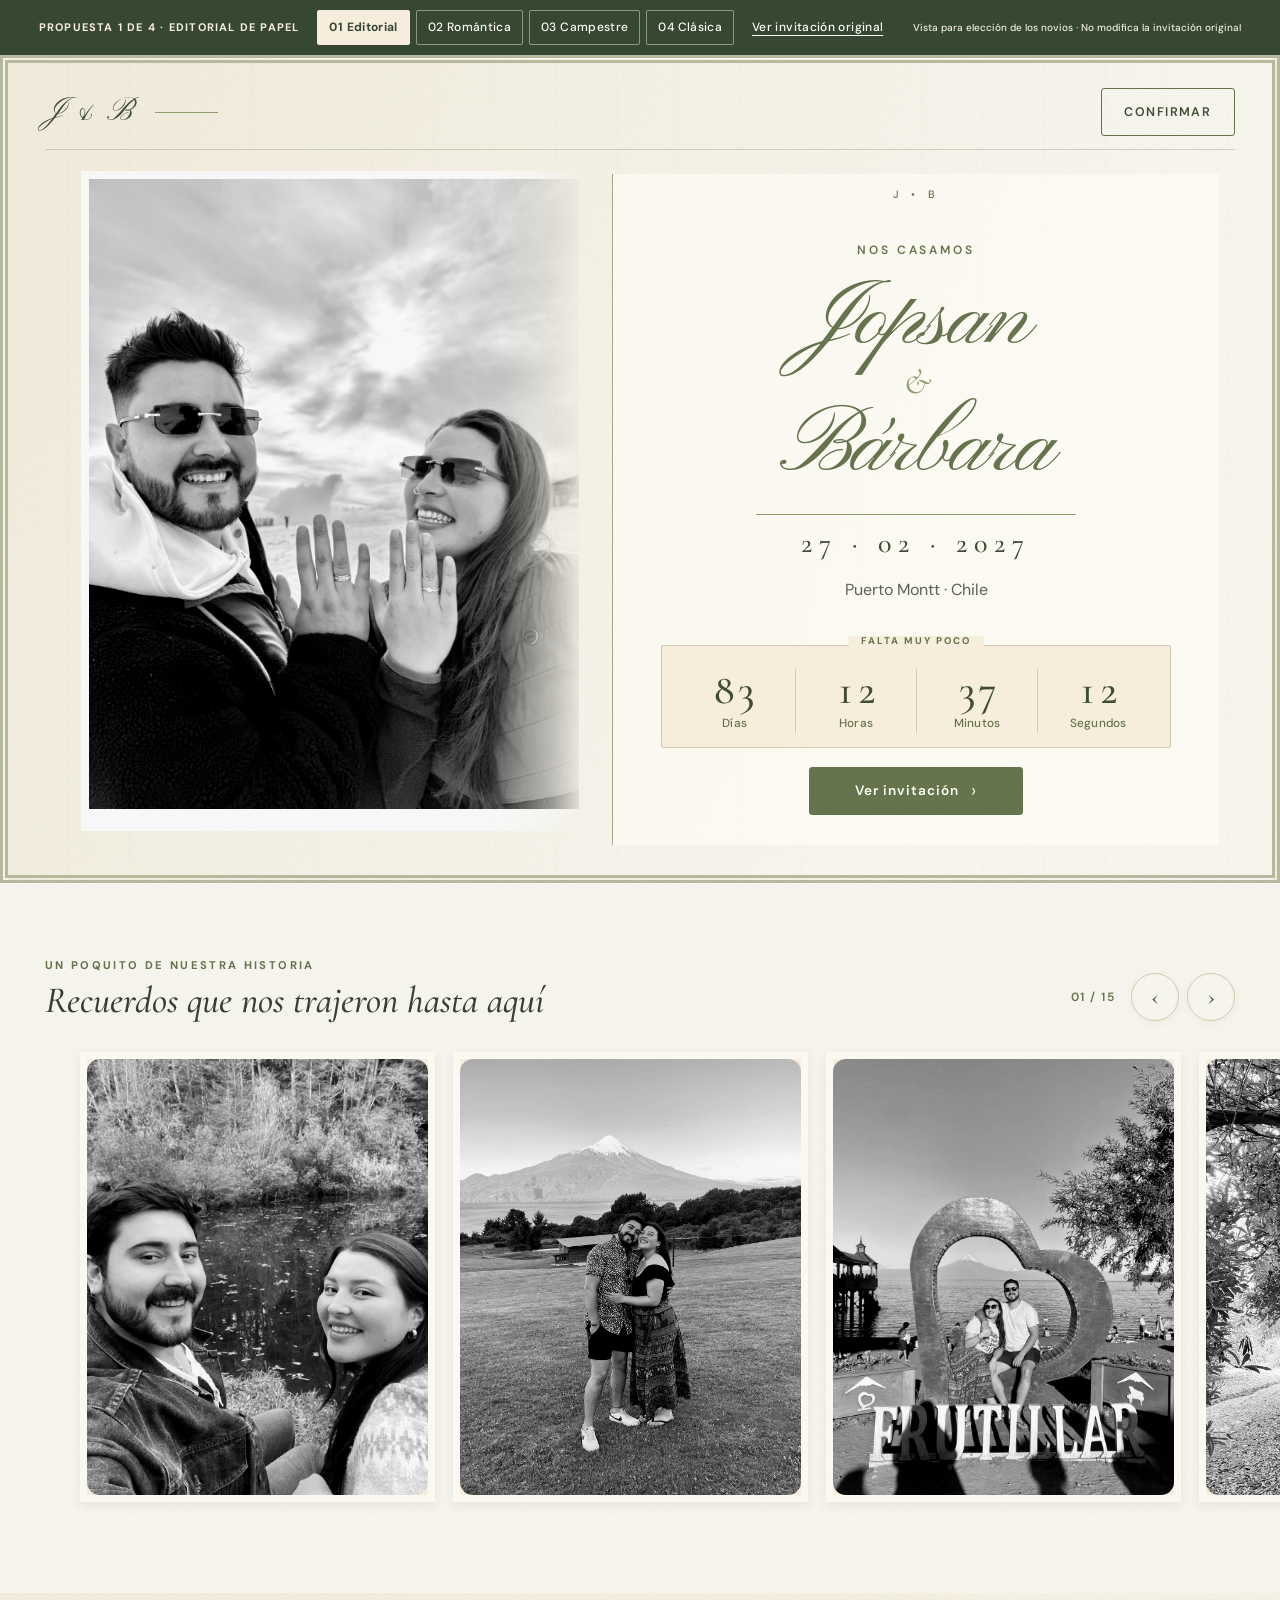
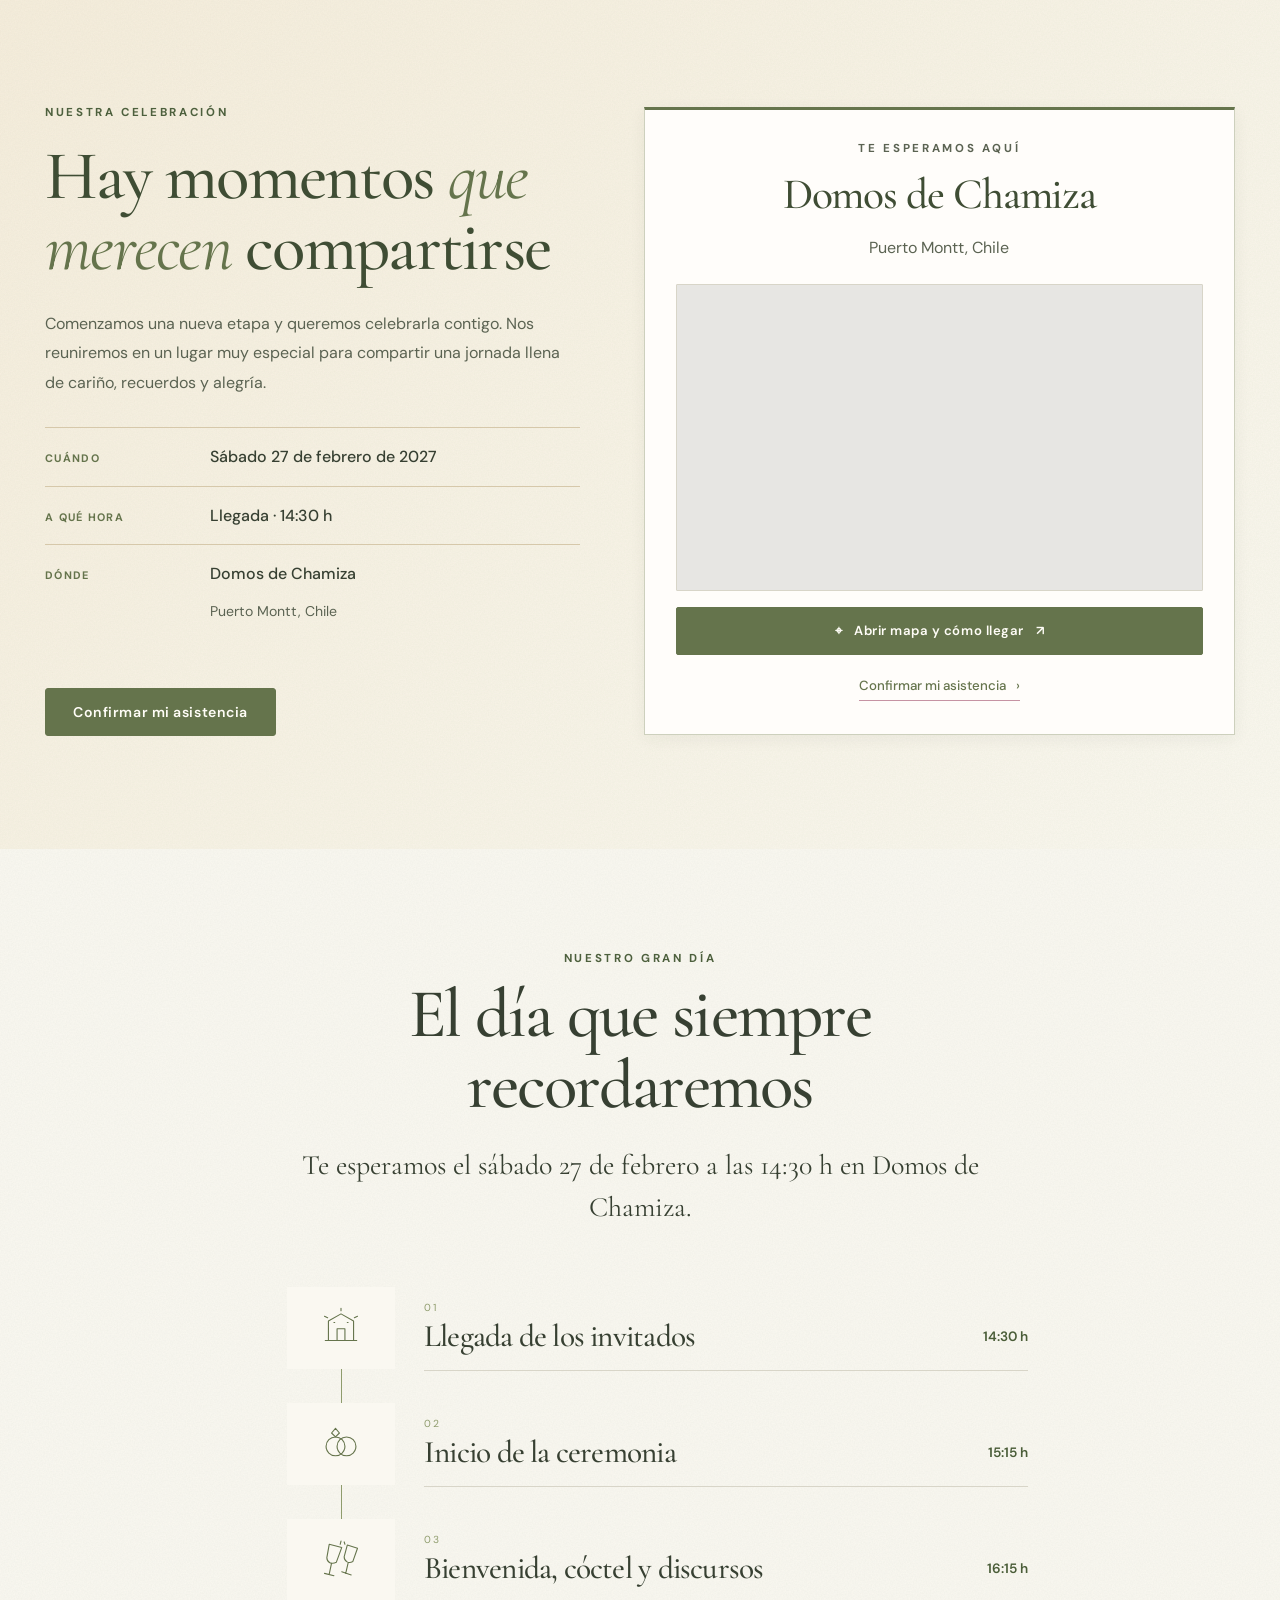
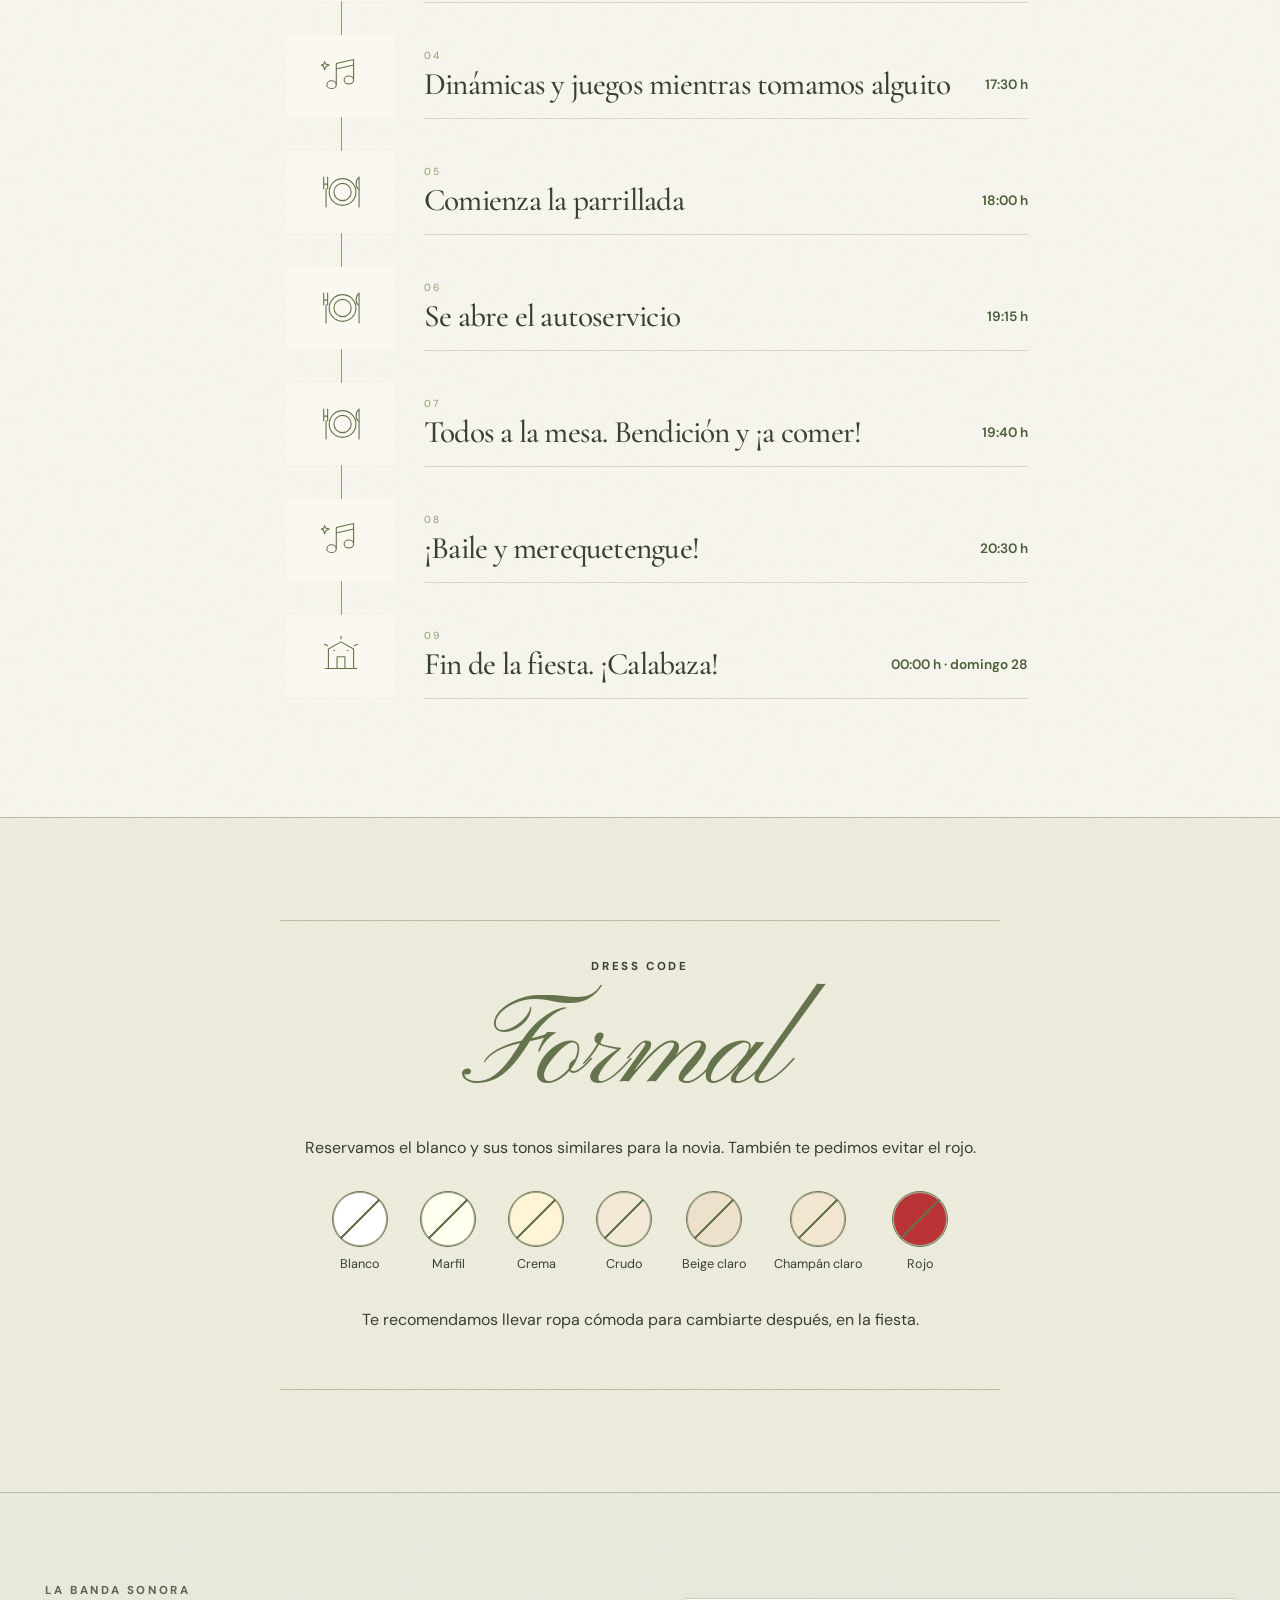
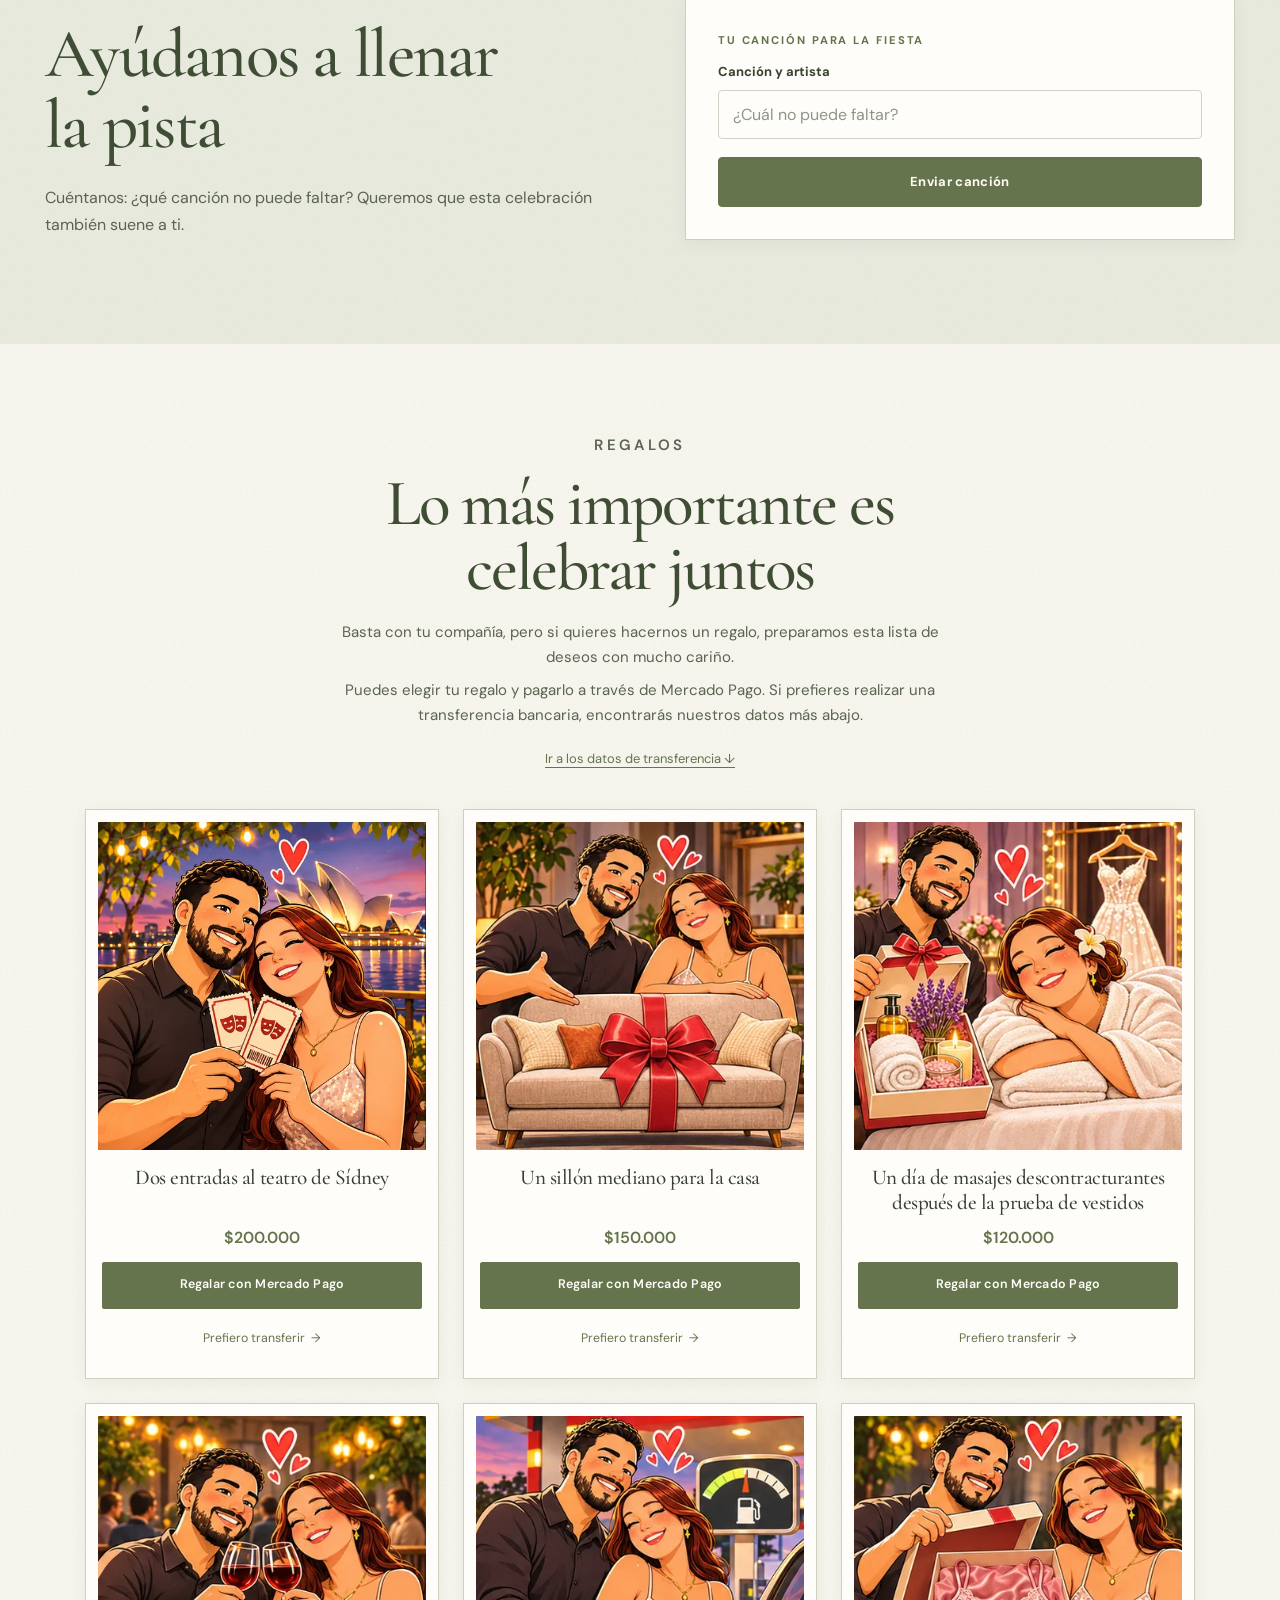
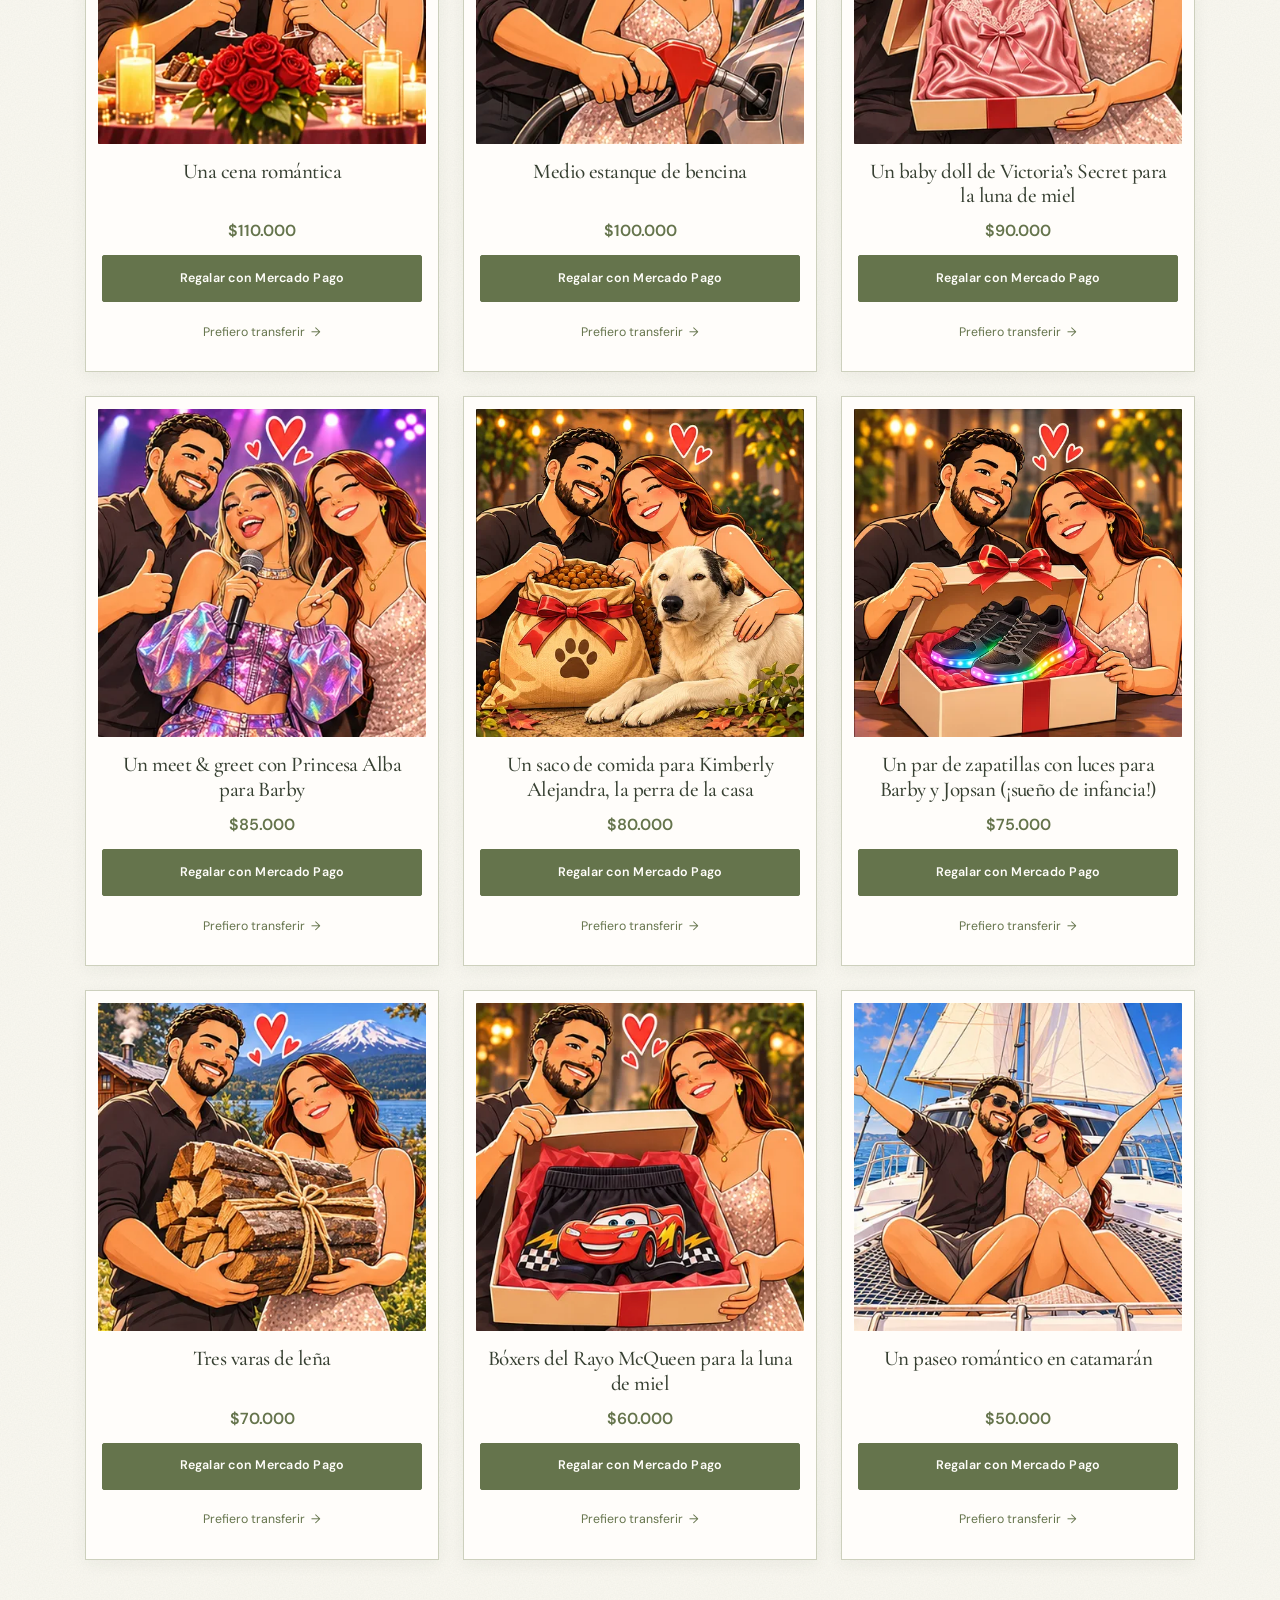
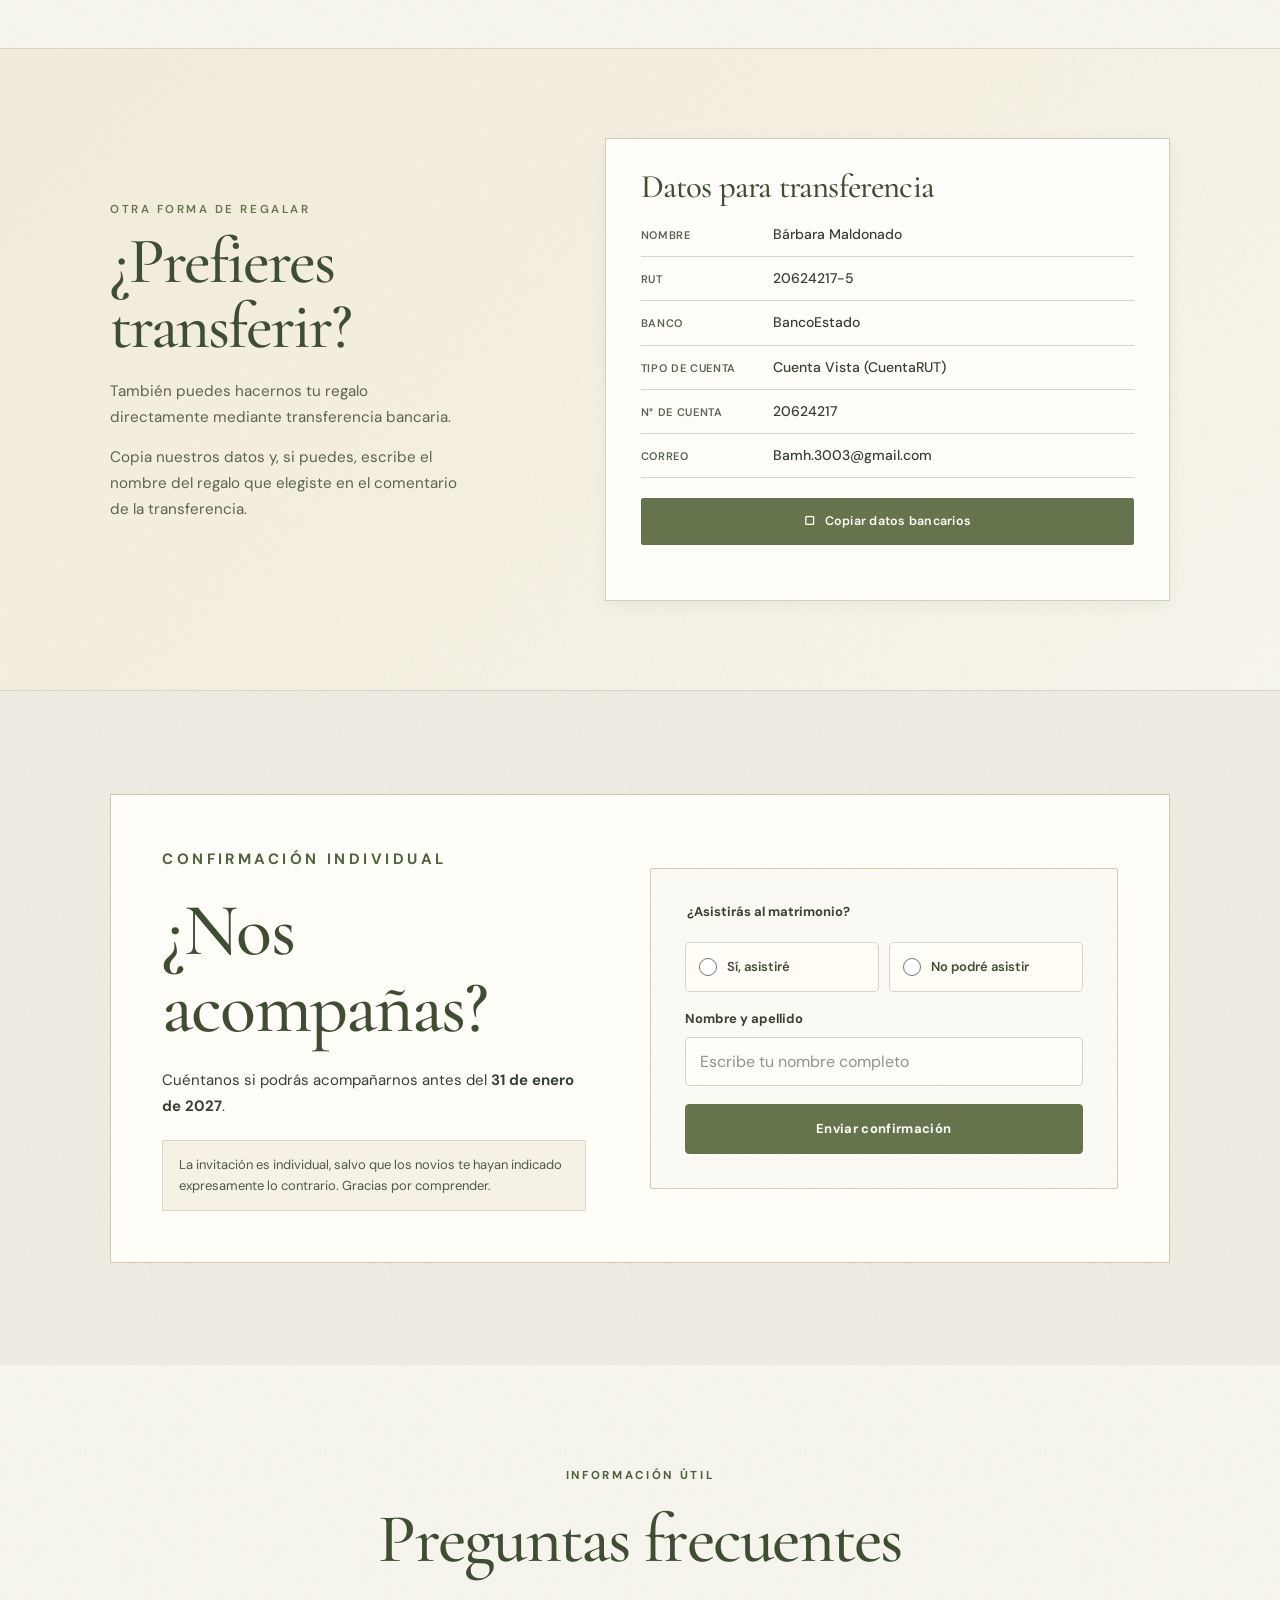
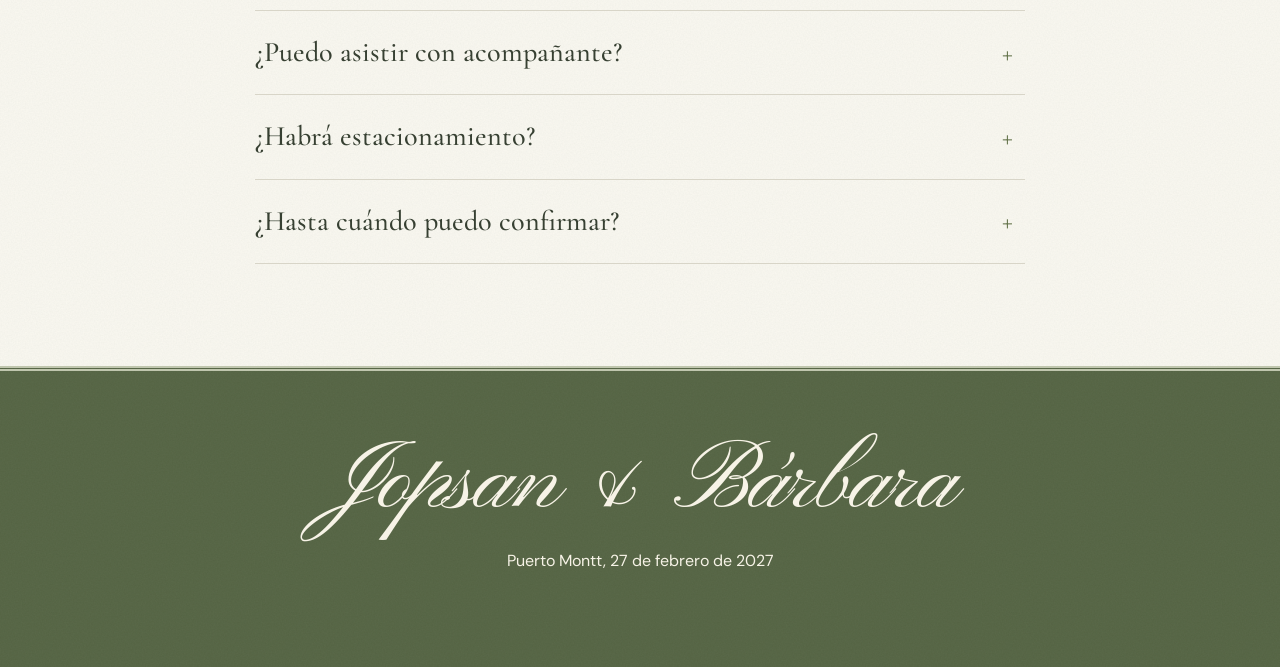
==== commit 8f65f84b: "copy(previews): renombrar opción 1 a Editorial de papel sin motivos florales" ====
--- a/propuesta-1-editorial-botanica/index.html
+++ b/propuesta-1-editorial-botanica/index.html
@@ -11,7 +11,7 @@
   <meta property="og:title" content="Jopsan &amp; Bárbara · Nos casamos">
   <meta property="og:description" content="Te invitamos a celebrar nuestro matrimonio el 27 de febrero de 2027 en Domos de Chamiza, Puerto Montt.">
   <meta property="og:url" content="https://jopsan-barbara.github.io/propuesta-1-editorial-botanica/">
-  <title>Editorial botánica · Jopsan & Bárbara · Diseño comparativo</title>
+  <title>Editorial de papel · Jopsan & Bárbara · Diseño comparativo</title>
   <link rel="preconnect" href="https://fonts.googleapis.com">
   <link rel="preconnect" href="https://fonts.gstatic.com" crossorigin>
   <link href="https://fonts.googleapis.com/css2?family=Cormorant+Garamond:ital,wght@0,400;0,500;0,600;1,400;1,500&family=DM+Sans:wght@400;500;600;700&family=Inter:wght@300;400;500;600&family=Pinyon+Script&display=swap" rel="stylesheet">
@@ -22,7 +22,7 @@
 <body class="oliva-theme propuesta-editorial">
   <a class="skip-link" href="#detalles">Saltar a los detalles</a>
   <div class="preview-bar">
-    <strong>Propuesta 1 de 4 · Editorial botánica</strong>
+    <strong>Propuesta 1 de 4 · Editorial de papel</strong>
     <nav aria-label="Comparar propuestas de diseño">
       <a href="../propuesta-1-editorial-botanica/" aria-current="page">01 Editorial</a>
       <a href="../propuesta-2-romantica-organica/">02 Romántica</a>
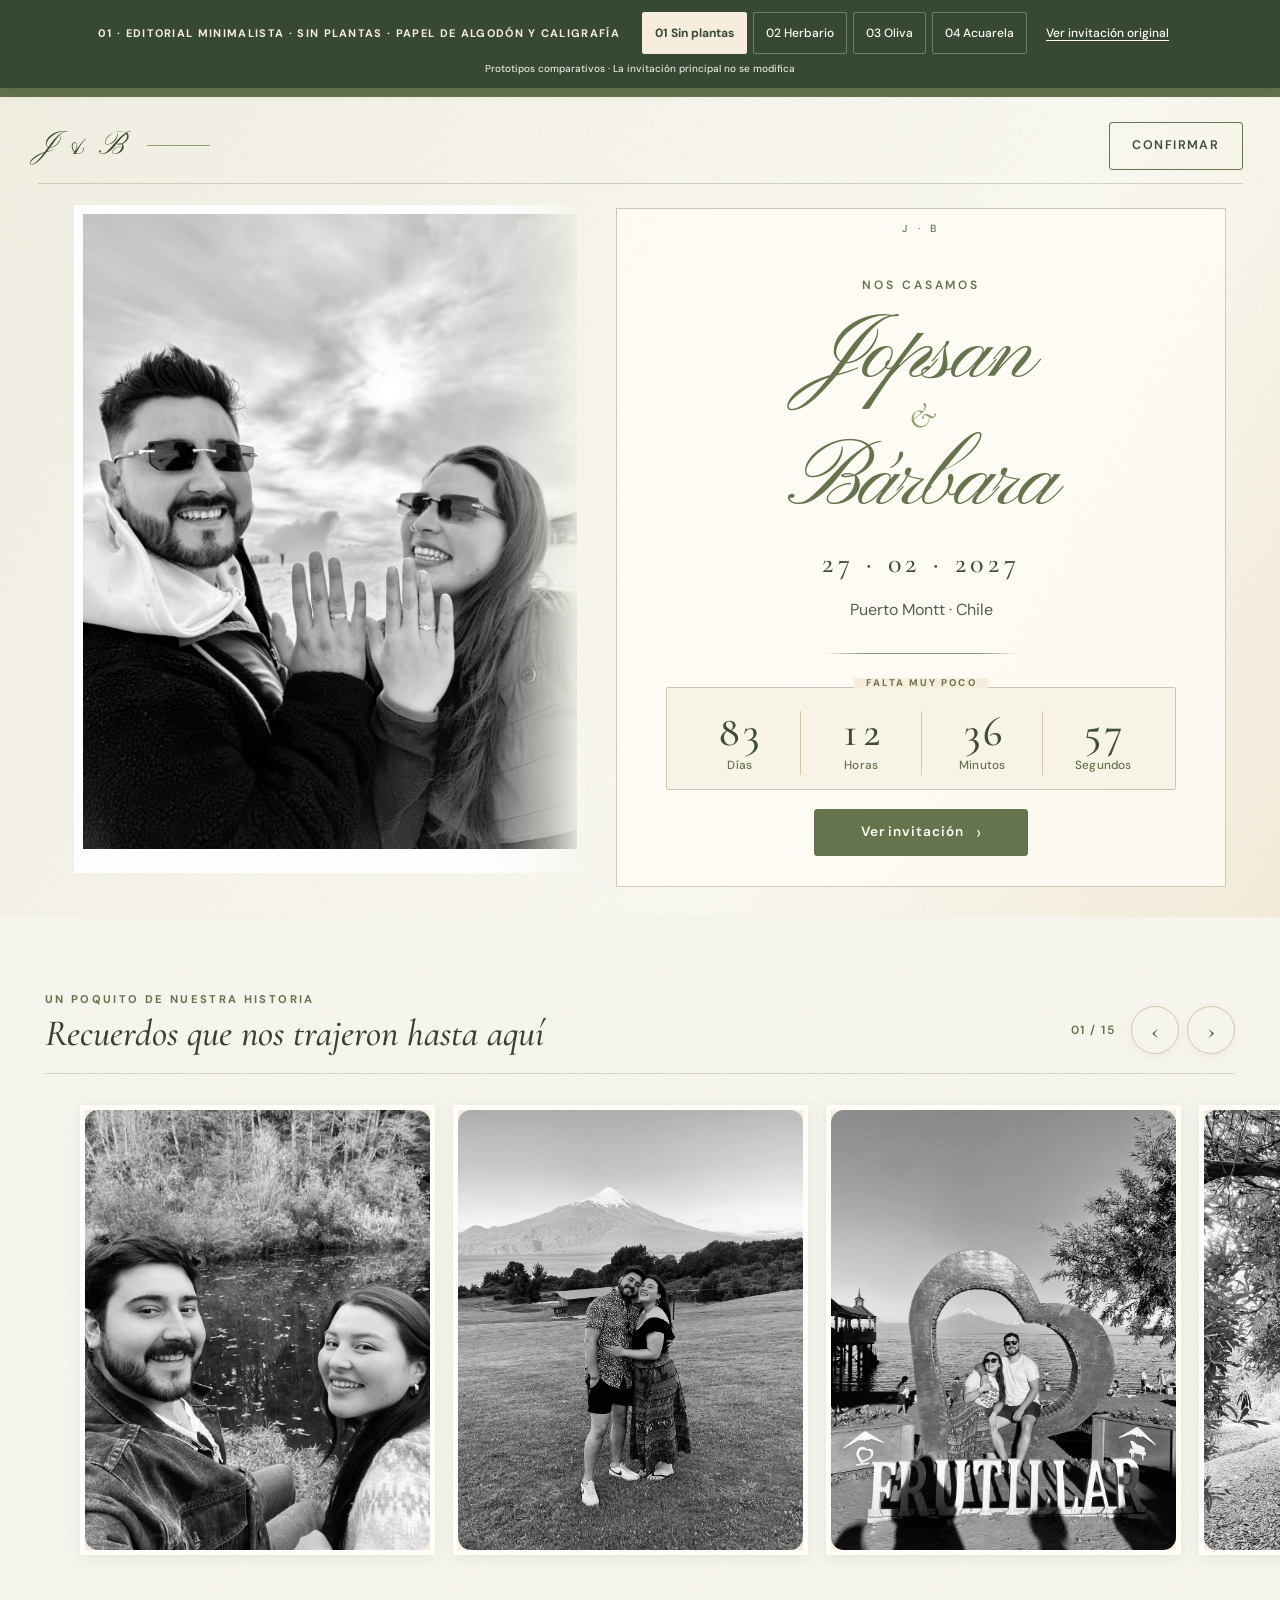
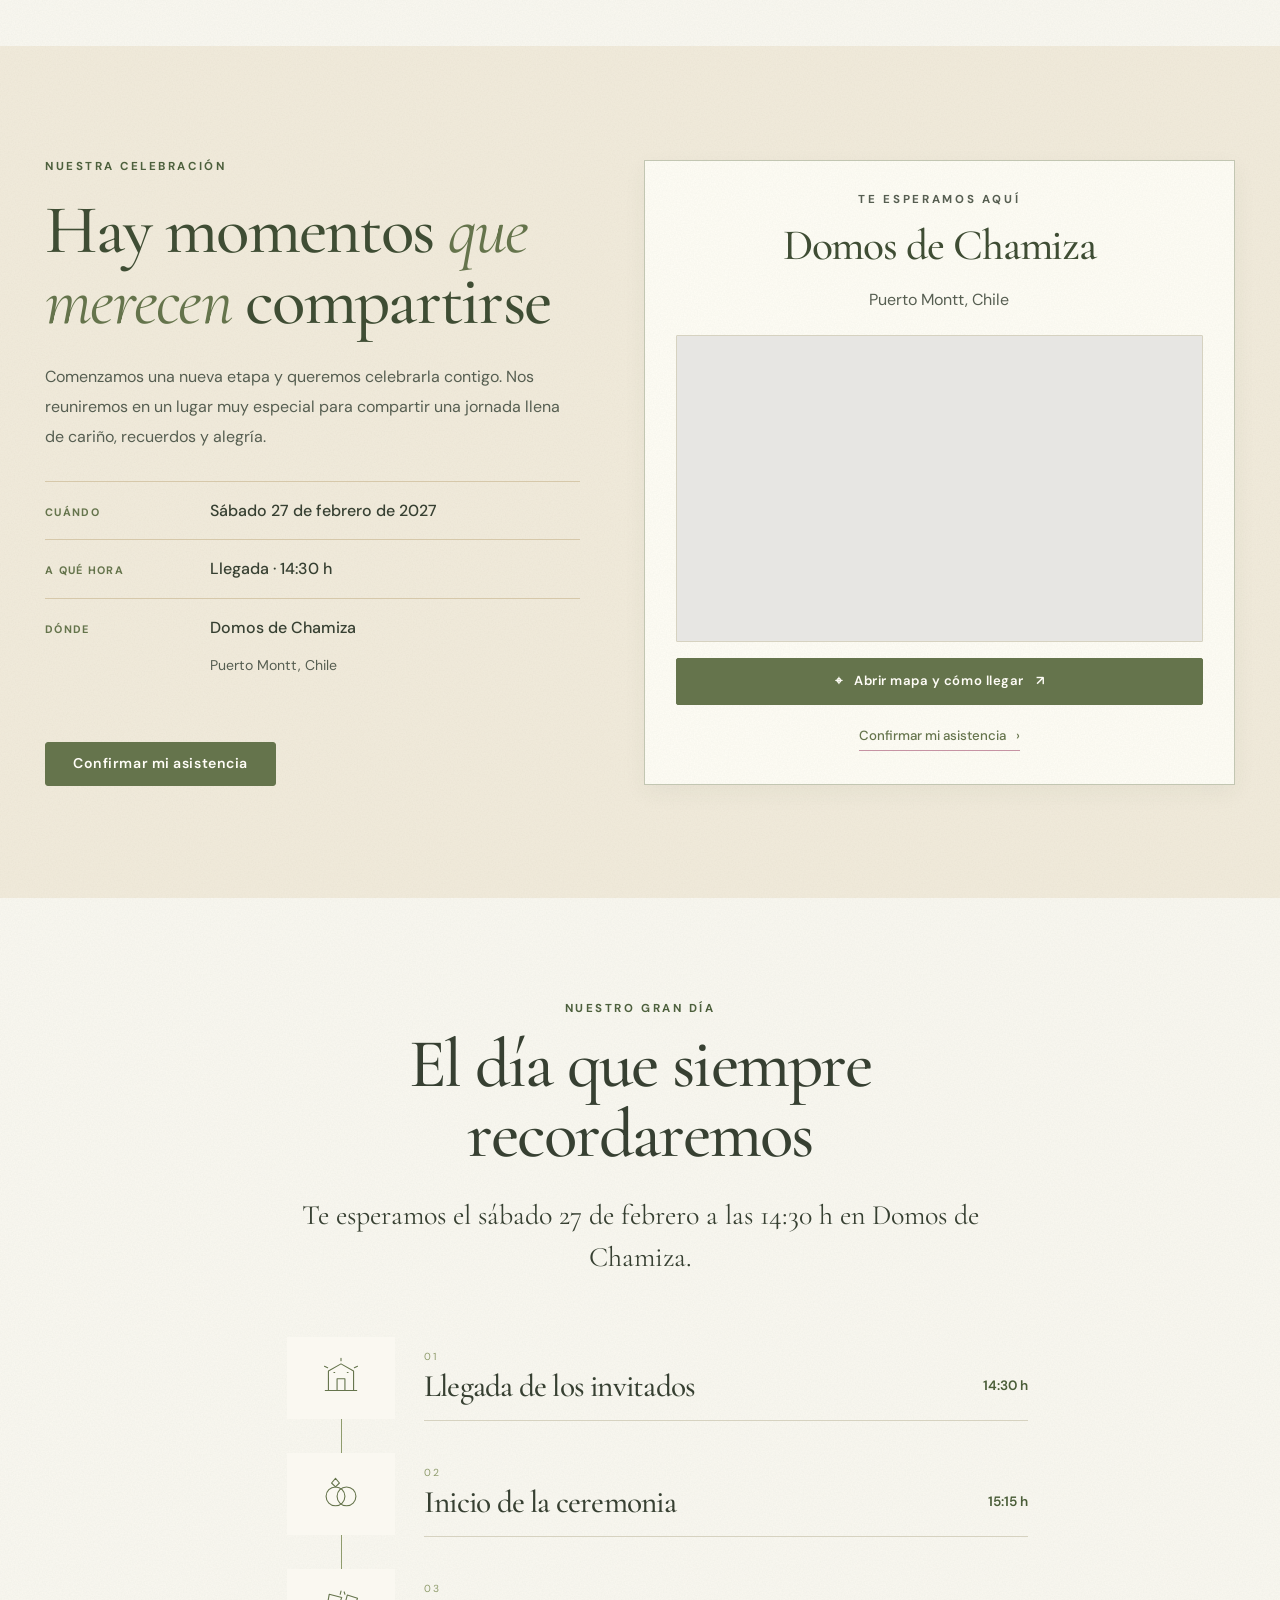
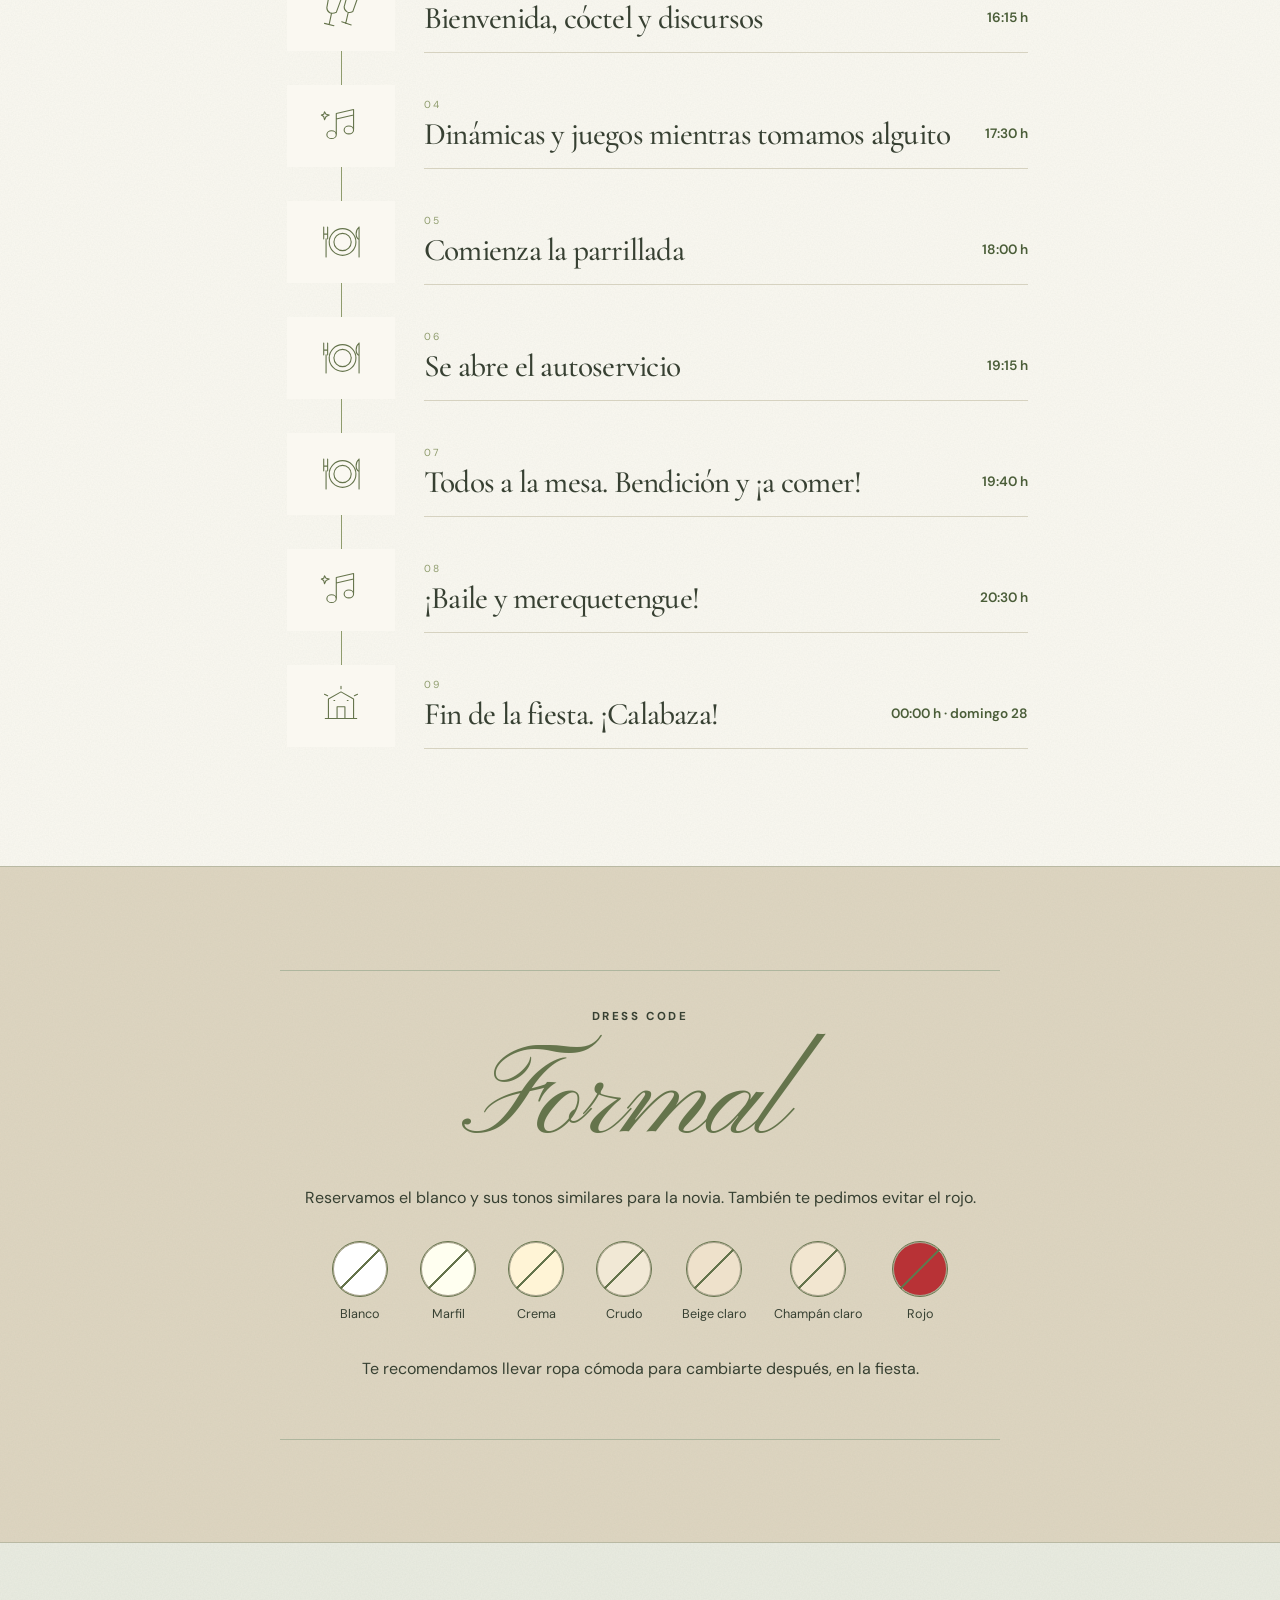
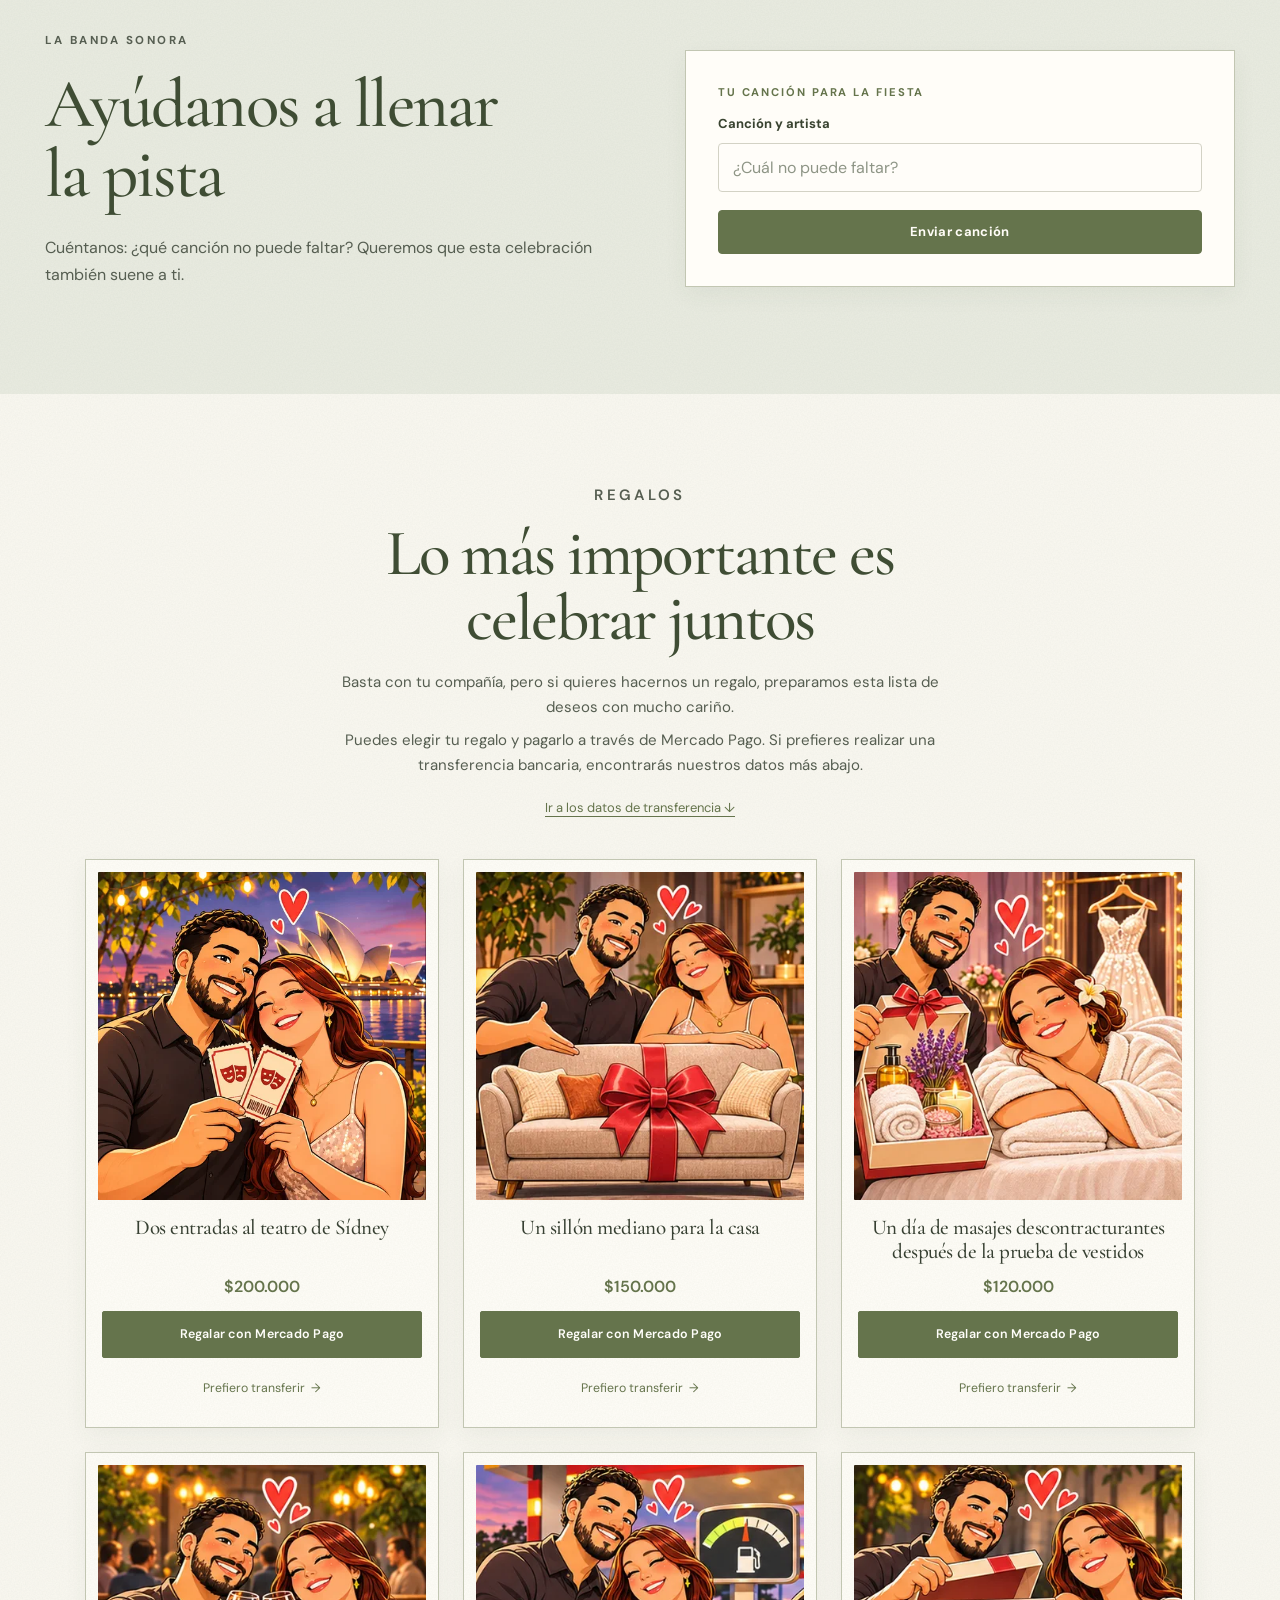
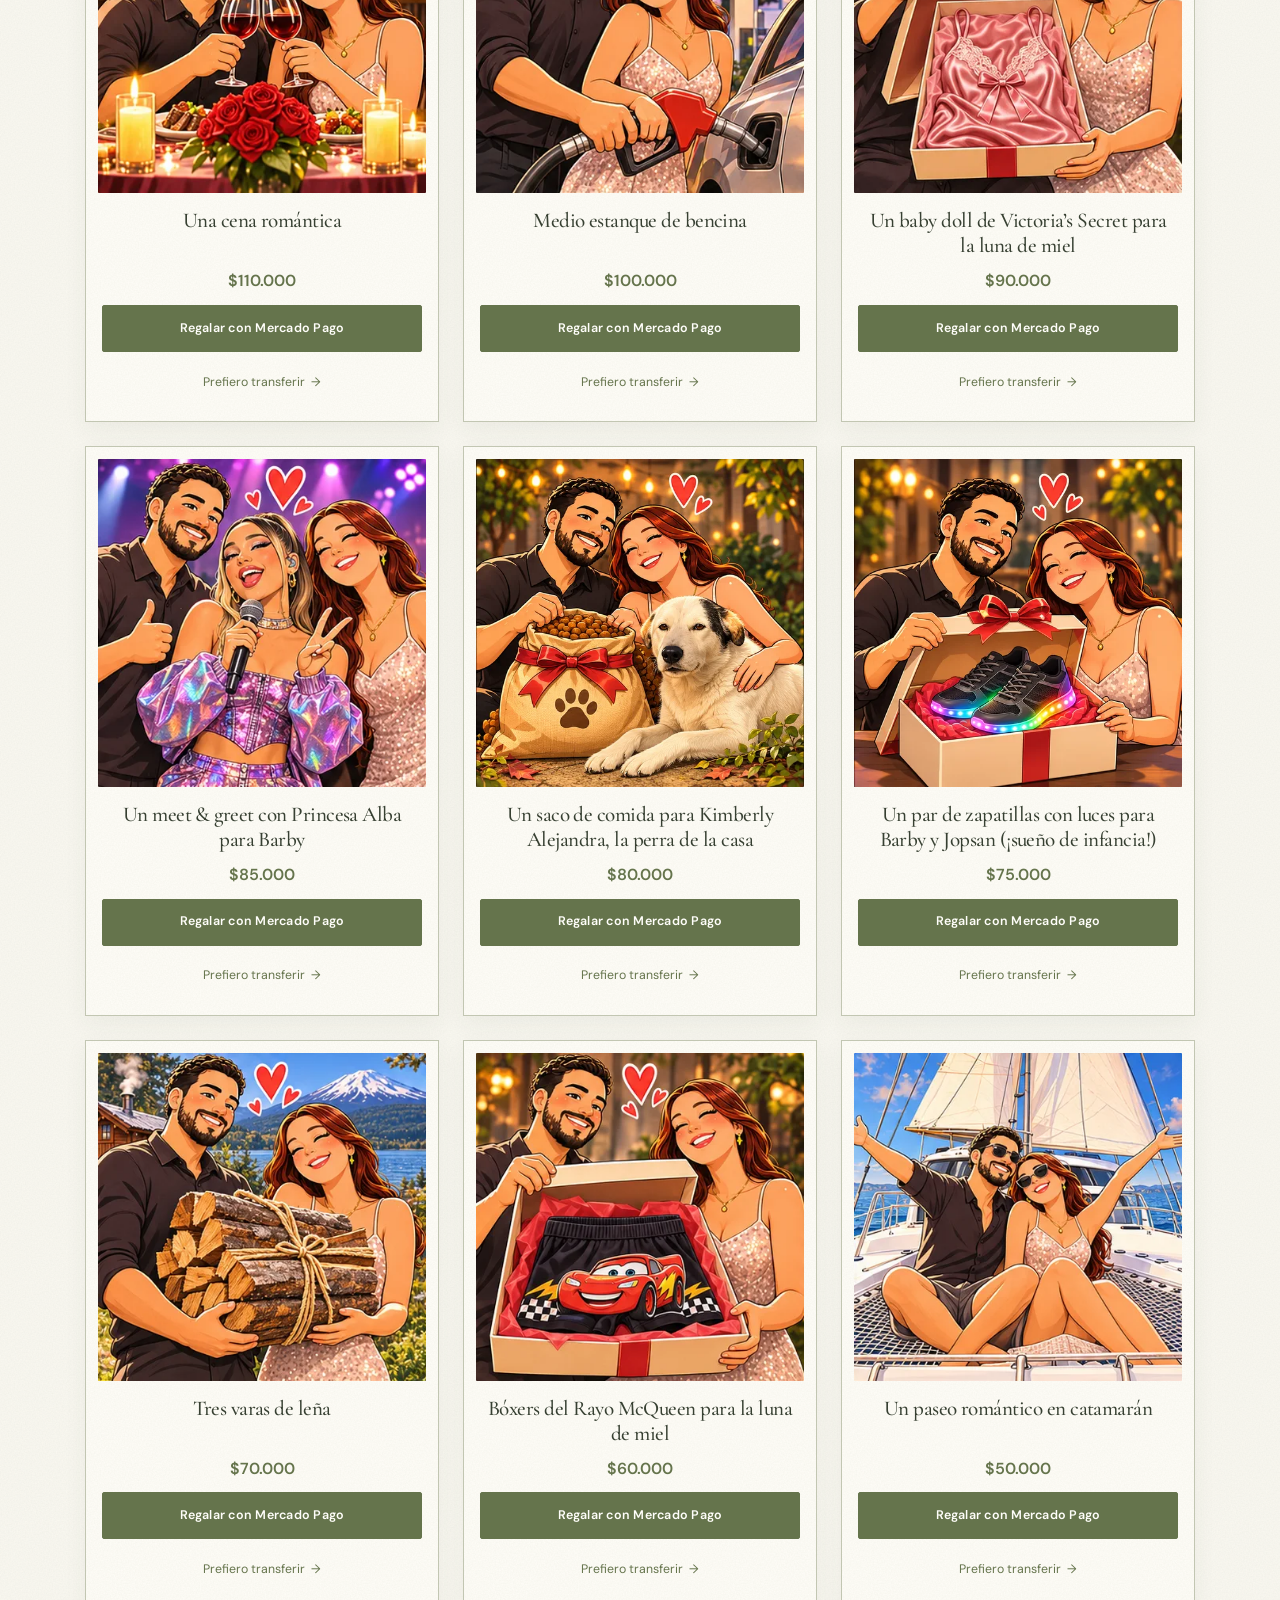
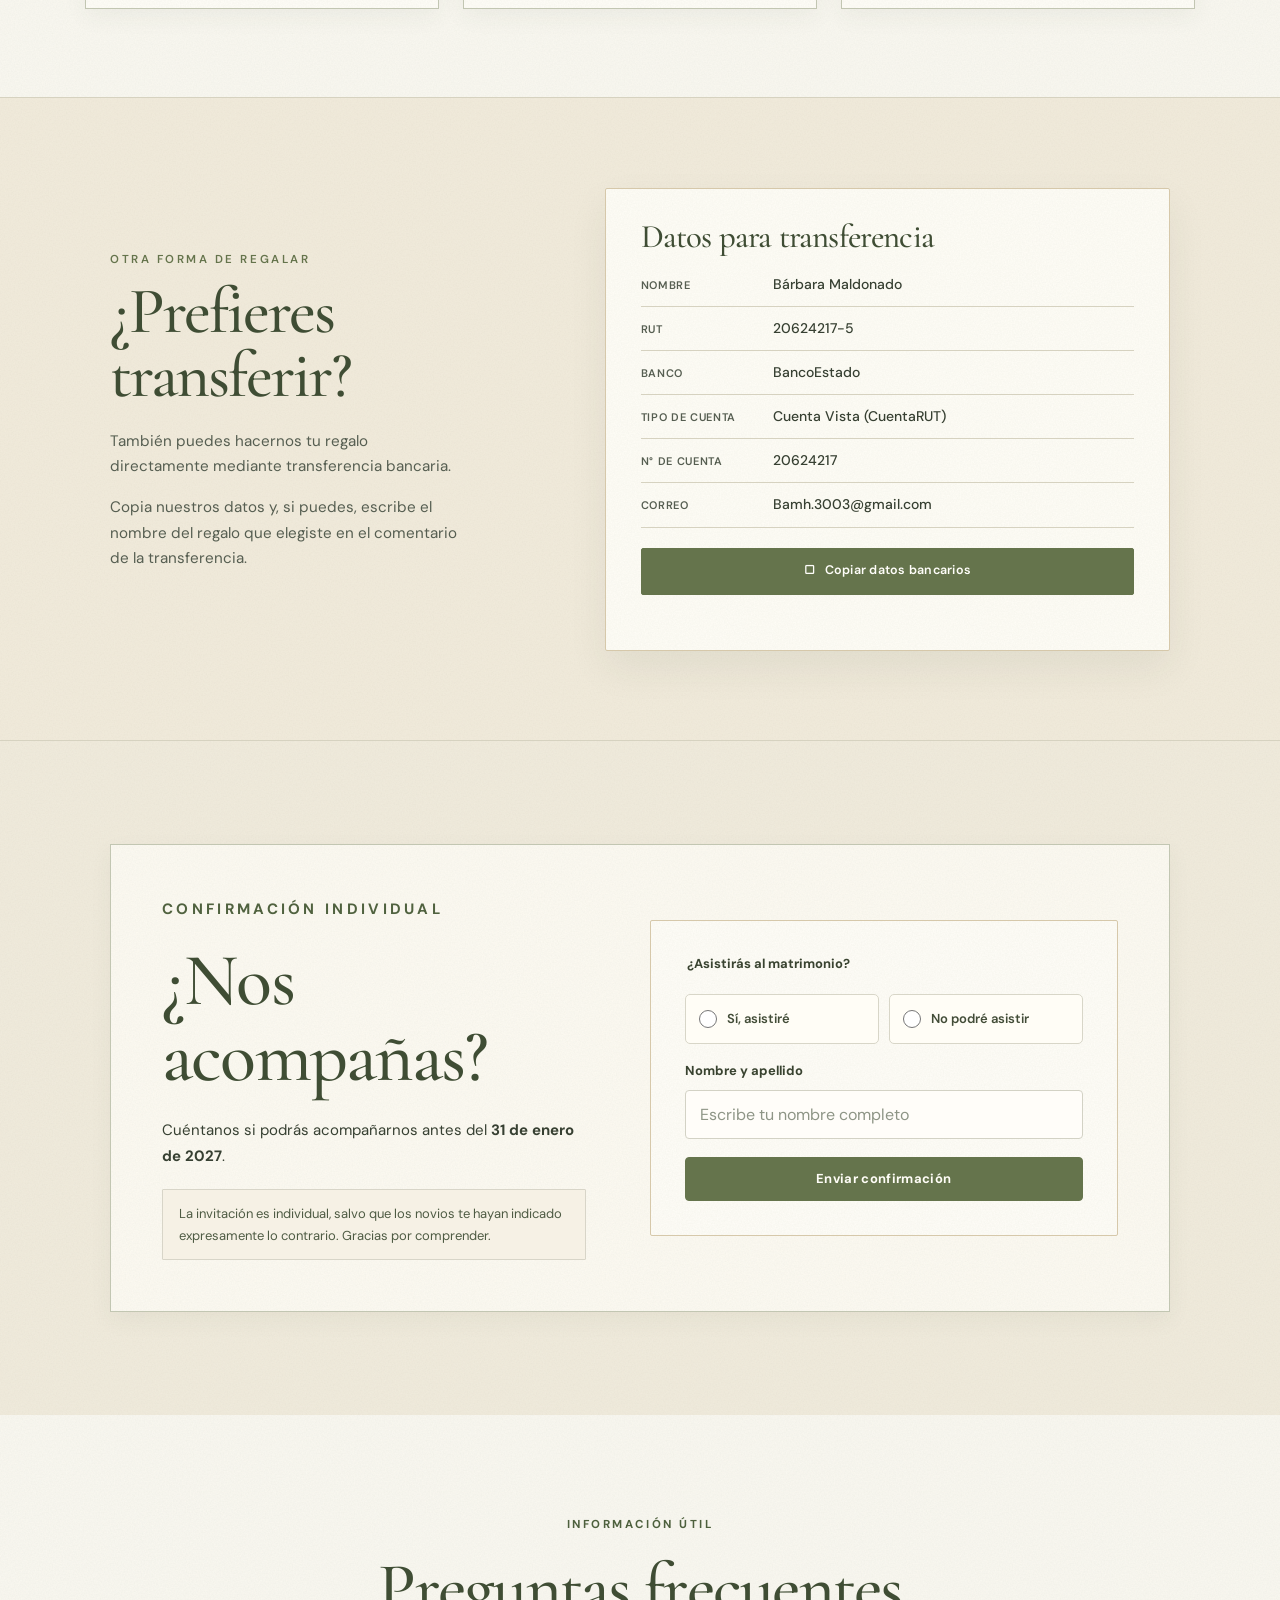
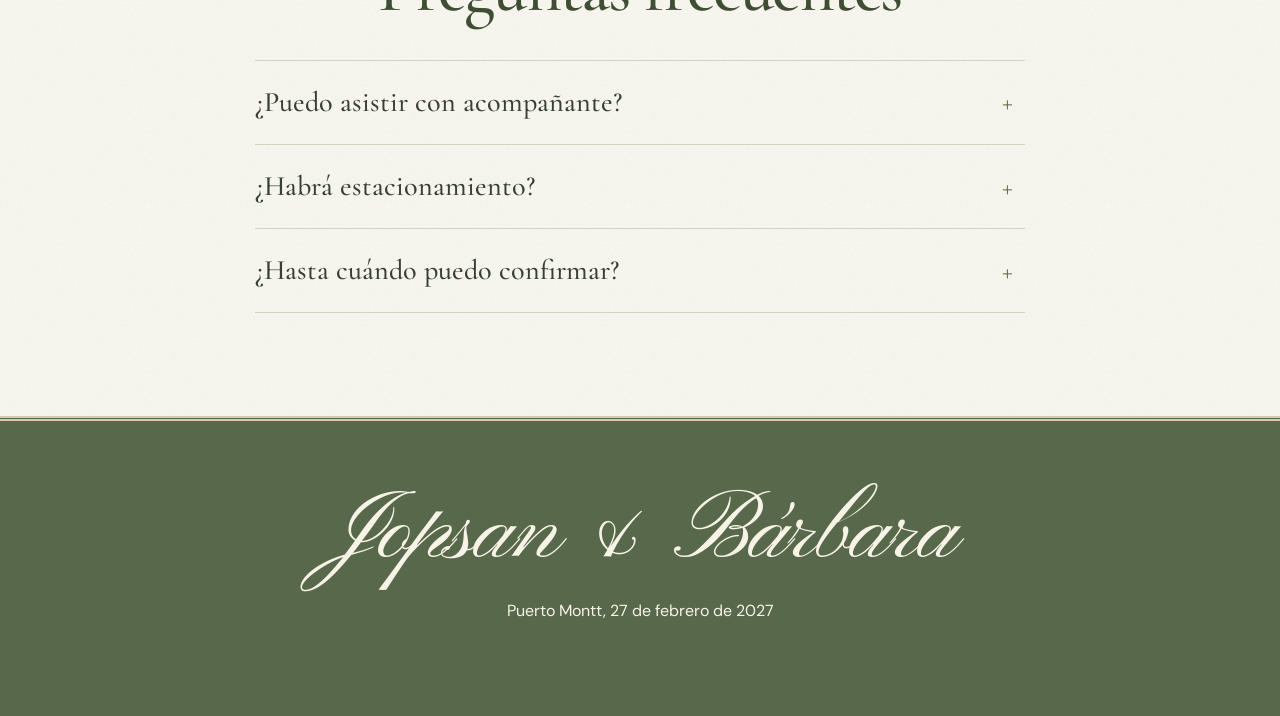
==== commit 194264d6: "design: implementar 01 · Editorial minimalista de acuerdo a referencias" ====
--- a/propuesta-1-editorial-botanica/index.html
+++ b/propuesta-1-editorial-botanica/index.html
@@ -11,26 +11,27 @@
   <meta property="og:title" content="Jopsan &amp; Bárbara · Nos casamos">
   <meta property="og:description" content="Te invitamos a celebrar nuestro matrimonio el 27 de febrero de 2027 en Domos de Chamiza, Puerto Montt.">
   <meta property="og:url" content="https://jopsan-barbara.github.io/propuesta-1-editorial-botanica/">
-  <title>Editorial de papel · Jopsan & Bárbara · Diseño comparativo</title>
+  <title>01 · Editorial minimalista · Jopsan &amp; Bárbara · Vista de diseño</title>
   <link rel="preconnect" href="https://fonts.googleapis.com">
   <link rel="preconnect" href="https://fonts.gstatic.com" crossorigin>
   <link href="https://fonts.googleapis.com/css2?family=Cormorant+Garamond:ital,wght@0,400;0,500;0,600;1,400;1,500&family=DM+Sans:wght@400;500;600;700&family=Inter:wght@300;400;500;600&family=Pinyon+Script&display=swap" rel="stylesheet">
   <link rel="stylesheet" href="../wedding-oliva.css?v=20261122-mobile-400-3">
-  <link rel="stylesheet" href="../propuestas.css?v=20261122-1">
+  
   <link rel="stylesheet" href="../texturas-oliva.css?v=20261122-texturas-1">
+  <link rel="stylesheet" href="../propuestas-2027.css?v=20261122-redisenio-4">
 </head>
 <body class="oliva-theme propuesta-editorial">
   <a class="skip-link" href="#detalles">Saltar a los detalles</a>
   <div class="preview-bar">
-    <strong>Propuesta 1 de 4 · Editorial de papel</strong>
+    <strong>01 · Editorial minimalista · Sin plantas · papel de algodón y caligrafía</strong>
     <nav aria-label="Comparar propuestas de diseño">
-      <a href="../propuesta-1-editorial-botanica/" aria-current="page">01 Editorial</a>
-      <a href="../propuesta-2-romantica-organica/">02 Romántica</a>
-      <a href="../propuesta-3-campestre-moderna/">03 Campestre</a>
-      <a href="../propuesta-4-clasica-caligrafica/">04 Clásica</a>
+      <a href="../propuesta-1-editorial-botanica/" aria-current="page">01 Sin plantas</a>
+      <a href="../propuesta-2-romantica-organica/">02 Herbario</a>
+      <a href="../propuesta-3-campestre-moderna/">03 Oliva</a>
+      <a href="../propuesta-4-clasica-caligrafica/">04 Acuarela</a>
       <a href="../" class="preview-home">Ver invitación original</a>
     </nav>
-    <small>Vista para elección de los novios · No modifica la invitación original</small>
+    <small>Prototipos comparativos · La invitación principal no se modifica</small>
   </div>
   <header class="hero romantic-hero" id="inicio">
     <img class="hero-photo" src="../assets/novios-portada.jpg" alt="Jopsan y Bárbara sonríen y muestran sus anillos frente a un paisaje nevado" width="1200" height="1600" decoding="async" fetchpriority="high" />
--- a/propuestas-2027.css
+++ b/propuestas-2027.css
@@ -0,0 +1,514 @@
+/* Cuatro propuestas rediseñadas — Jopsan & Bárbara · 22-11-2026
+   Adaptación real a la web, inspirada en las dos referencias de los novios.
+   Cargar después de wedding-oliva.css y texturas-oliva.css.
+   Mantiene foto original sin retoque, galería, countdown, mapa, colores prohibidos,
+   itinerario, caricaturas, música, confirmación, preguntas y pagos. */
+
+/* NAVEGADOR COMPARATIVO: compacto, accesible y ajeno al diseño de la invitación */
+body.oliva-theme .preview-bar{
+  position:relative;z-index:80;display:flex;align-items:center;justify-content:center;
+  flex-wrap:wrap;column-gap:22px;row-gap:8px;padding:12px 20px;
+  color:#f9f6ed;background:#374834;font:500 12px/1.35 'DM Sans',Arial,sans-serif;
+  box-shadow:0 3px 12px rgba(27,41,28,.11);
+}
+body.oliva-theme .preview-bar strong{font-weight:700;letter-spacing:.12em;text-transform:uppercase;font-size:11px;color:#f6eddc}
+body.oliva-theme .preview-bar nav{display:flex;align-items:center;justify-content:center;flex-wrap:wrap;gap:6px}
+body.oliva-theme .preview-bar nav a{
+  display:inline-flex;align-items:center;justify-content:center;min-height:42px;
+  color:#fffdf5;text-decoration:none;padding:8px 12px;
+  border:1px solid rgba(255,255,255,.29);border-radius:2px;
+  transition:background .15s ease;
+}
+body.oliva-theme .preview-bar nav a[aria-current="page"]{color:#374834;background:#f6eddc;border-color:#f6eddc;font-weight:700}
+body.oliva-theme .preview-bar nav a:hover{color:#374834;background:#e9e6d7;border-color:#e9e6d7}
+body.oliva-theme .preview-bar nav .preview-home{border-color:transparent;text-decoration:underline;text-underline-offset:3px}
+body.oliva-theme .preview-bar small{color:#e5e6db;font-size:10px}
+body.oliva-theme .preview-bar a:focus-visible{outline:3px solid #f6eddc;outline-offset:2px}
+
+/* AJUSTES COMPARTIDOS: el papel tiene una retícula visual, no adornos pegados */
+body.oliva-theme.propuesta-editorial,
+body.oliva-theme.propuesta-organica,
+body.oliva-theme.propuesta-campestre,
+body.oliva-theme.propuesta-clasica{
+  --olive-ivory:#f6eddc;--olive-sand:#d6c8aa;--olive-sage:#8f9c6d;
+  --olive-deep:#65744c;--olive-dark:#3f4d34;--olive-ink:#374032;
+  --olive-paper:#faf8f1;--olive-muted:#565e51;--olive-line:#d6d2c0;
+  background:#faf8f1;color:#374032;
+}
+body.oliva-theme:is(.propuesta-editorial,.propuesta-organica,.propuesta-campestre,.propuesta-clasica) .romantic-hero .hero-heart{display:none!important}
+body.oliva-theme:is(.propuesta-editorial,.propuesta-organica,.propuesta-campestre,.propuesta-clasica) .romantic-hero .hero-announcement{
+  position:relative;
+}
+body.oliva-theme:is(.propuesta-editorial,.propuesta-organica,.propuesta-campestre,.propuesta-clasica) .romantic-hero .hero-announcement::after{
+  content:'';display:block;width:clamp(100px,36%,195px);height:1px;
+  background:linear-gradient(90deg,transparent,#89967b 20%,#89967b 80%,transparent);
+  margin:13px auto 7px;position:relative;pointer-events:none;
+}
+body.oliva-theme:is(.propuesta-editorial,.propuesta-organica,.propuesta-campestre,.propuesta-clasica) .romantic-hero .hero-announcement .date{
+  border:0;padding-top:10px;margin-top:0;letter-spacing:.17em;
+}
+body.oliva-theme:is(.propuesta-editorial,.propuesta-organica,.propuesta-campestre,.propuesta-clasica) .romantic-hero .hero-name{
+  text-shadow:none;letter-spacing:-.035em;
+}
+body.oliva-theme:is(.propuesta-editorial,.propuesta-organica,.propuesta-campestre,.propuesta-clasica) .romantic-hero .hero-photo{
+  filter:grayscale(100%)!important;-webkit-filter:grayscale(100%)!important;
+}
+body.oliva-theme:is(.propuesta-editorial,.propuesta-organica,.propuesta-campestre,.propuesta-clasica) .memory-slide img{
+  filter:grayscale(100%)!important;-webkit-filter:grayscale(100%)!important;
+}
+body.oliva-theme:is(.propuesta-editorial,.propuesta-organica,.propuesta-campestre,.propuesta-clasica) #regalos .illustration img{
+  filter:none!important;-webkit-filter:none!important;
+}
+body.oliva-theme:is(.propuesta-editorial,.propuesta-organica,.propuesta-campestre,.propuesta-clasica) .location-card{
+  border-radius:0;
+}
+body.oliva-theme:is(.propuesta-editorial,.propuesta-organica,.propuesta-campestre,.propuesta-clasica) .memories-arrow,
+body.oliva-theme:is(.propuesta-editorial,.propuesta-organica,.propuesta-campestre,.propuesta-clasica) .button,
+body.oliva-theme:is(.propuesta-editorial,.propuesta-organica,.propuesta-campestre,.propuesta-clasica) .map-cta,
+body.oliva-theme:is(.propuesta-editorial,.propuesta-organica,.propuesta-campestre,.propuesta-clasica) .wedding-form button{
+  min-height:44px;
+}
+body.oliva-theme:is(.propuesta-editorial,.propuesta-organica,.propuesta-campestre,.propuesta-clasica) .section-kicker{
+  letter-spacing:.22em;
+}
+body.oliva-theme:is(.propuesta-editorial,.propuesta-organica,.propuesta-campestre,.propuesta-clasica) .footer-names{
+  font-family:var(--olive-script);
+  font-weight:400;
+}
+body.oliva-theme:is(.propuesta-editorial,.propuesta-organica,.propuesta-campestre,.propuesta-clasica) .hero.romantic-hero .hero-content::before{
+  content:'J  ·  B';letter-spacing:.36em;font-weight:500;font-size:.65rem;
+}
+body.oliva-theme:is(.propuesta-editorial,.propuesta-organica,.propuesta-campestre,.propuesta-clasica) .memories-strip,
+body.oliva-theme:is(.propuesta-editorial,.propuesta-organica,.propuesta-campestre,.propuesta-clasica) .celebration,
+body.oliva-theme:is(.propuesta-editorial,.propuesta-organica,.propuesta-campestre,.propuesta-clasica) .timing,
+body.oliva-theme:is(.propuesta-editorial,.propuesta-organica,.propuesta-campestre,.propuesta-clasica) .dress,
+body.oliva-theme:is(.propuesta-editorial,.propuesta-organica,.propuesta-campestre,.propuesta-clasica) .playlist,
+body.oliva-theme:is(.propuesta-editorial,.propuesta-organica,.propuesta-campestre,.propuesta-clasica) #regalos,
+body.oliva-theme:is(.propuesta-editorial,.propuesta-organica,.propuesta-campestre,.propuesta-clasica) .rsvp,
+body.oliva-theme:is(.propuesta-editorial,.propuesta-organica,.propuesta-campestre,.propuesta-clasica) .faq{
+  isolation:isolate;
+}
+body.oliva-theme:is(.propuesta-editorial,.propuesta-organica,.propuesta-campestre,.propuesta-clasica) .footer::before,
+body.oliva-theme:is(.propuesta-editorial,.propuesta-organica,.propuesta-campestre,.propuesta-clasica) .footer::after,
+body.oliva-theme:is(.propuesta-editorial,.propuesta-organica,.propuesta-campestre,.propuesta-clasica) .dress-flourish,
+body.oliva-theme:is(.propuesta-editorial,.propuesta-organica,.propuesta-campestre,.propuesta-clasica) img.wedding-flowers{
+  display:none!important;
+}
+
+/* 1. MINIMALISTA SIN PLANTAS
+   Primera línea comparativa: sólo papel algodón, marfil/oliva,
+   filetes tipográficos, líneas finas y fotografía. CERO BOTÁNICA. */
+body.oliva-theme.propuesta-editorial .hero.romantic-hero{
+  border:0;border-top:9px solid #65744c;
+  background:url('assets/textura-papel-algodon.svg') repeat,
+    linear-gradient(118deg,#f4f0e5,#fdfbf4 66%,#f6eddc);
+  background-size:240px 240px,cover;
+}
+body.oliva-theme.propuesta-editorial .romantic-hero .hero-photo{
+  border:9px solid #fffdf7;border-bottom-width:24px;box-shadow:0 10px 20px rgba(46,56,43,.12);
+  outline:1px solid #ccc9b7;outline-offset:6px;
+}
+body.oliva-theme.propuesta-editorial .romantic-hero .hero-content{
+  border:1px solid #cbcbb5;background:rgba(255,253,246,.79);
+  box-shadow:none;
+}
+body.oliva-theme.propuesta-editorial .romantic-hero .hero-content::before{
+  color:#65744c;content:'EST. 2027';
+}
+body.oliva-theme.propuesta-editorial .romantic-hero .hero-countdown{
+  border-top:1px solid #c2c7b5;border-bottom:1px solid #c2c7b5;
+  background:#f8f3e7;box-shadow:none;
+}
+body.oliva-theme.propuesta-editorial .memories-strip,
+body.oliva-theme.propuesta-editorial .timing,
+body.oliva-theme.propuesta-editorial .faq,
+body.oliva-theme.propuesta-editorial #regalos{
+  background:url('assets/textura-papel-algodon.svg') repeat,#faf8f1;
+  background-size:240px 240px;
+}
+body.oliva-theme.propuesta-editorial .memories-heading{
+  border-bottom:1px solid #d5d3c4;padding-bottom:19px;
+}
+body.oliva-theme.propuesta-editorial .memory-slide{border:5px solid #fffdf7;box-shadow:0 3px 15px rgba(48,62,42,.08)}
+body.oliva-theme.propuesta-editorial .celebration,
+body.oliva-theme.propuesta-editorial #regalos .bank-section{
+  background:url('assets/textura-papel-algodon.svg') repeat,#f2ebdc;background-size:240px 240px;
+}
+body.oliva-theme.propuesta-editorial .location-card,
+body.oliva-theme.propuesta-editorial .song-card,
+body.oliva-theme.propuesta-editorial #regalos .gift,
+body.oliva-theme.propuesta-editorial .rsvp .rsvp-layout{
+  border:1px solid #c2c6b2;border-radius:0;
+  box-shadow:0 8px 22px rgba(54,70,47,.055);
+}
+body.oliva-theme.propuesta-editorial .timing .moment-icon{background:#faf8f1}
+body.oliva-theme.propuesta-editorial .dress{
+  background:url('assets/textura-papel-algodon.svg') repeat,#ded5c1;
+  background-size:240px 240px;border-block:1px solid #b9b9a3;
+}
+body.oliva-theme.propuesta-editorial .dress .container{border-block:1px solid #aeb69e}
+body.oliva-theme.propuesta-editorial .playlist{background:url('assets/textura-papel-algodon.svg') repeat,#e9ebe1;background-size:240px 240px}
+body.oliva-theme.propuesta-editorial .rsvp{background:url('assets/textura-papel-algodon.svg') repeat,#f1ebdd;background-size:240px 240px}
+body.oliva-theme.propuesta-editorial .footer{
+  background:#58694b;border-top:5px double #d6c8aa;
+}
+
+/* 2. HERBARIO BOTÁNICO
+   Referencia Pinterest 1: eucaliptos y hojas impresas en el margen
+   DEL PAPEL. No hay adornos HTML flotantes sobre fotos, texto ni botones.
+   Las ramas nacen del borde y se integran como tinta sobre la textura. */
+body.oliva-theme.propuesta-organica .hero.romantic-hero{
+  border:0;border-top:9px solid #869574;
+  background:
+    url('assets/herbario-eucalipto-papel.svg') center top / 100% auto no-repeat,
+    url('assets/textura-papel-algodon.svg') repeat,
+    linear-gradient(145deg,#f6efdf,#faf8ef);
+  background-size:100% auto,240px 240px,cover;
+}
+body.oliva-theme.propuesta-organica .romantic-hero .hero-photo{
+  border:9px solid #fffdf4;border-bottom-width:20px;
+  box-shadow:0 15px 37px rgba(49,60,43,.12);
+}
+body.oliva-theme.propuesta-organica .romantic-hero .hero-content{
+  background:rgba(255,252,245,.79);border:1px solid rgba(124,140,105,.38);
+  border-radius:0;box-shadow:0 5px 18px rgba(57,71,52,.035);
+}
+body.oliva-theme.propuesta-organica .romantic-hero .hero-content::before{
+  content:'J  &  B';color:#65744c;
+}
+body.oliva-theme.propuesta-organica .romantic-hero .hero-countdown{
+  background:#f7f2e6;border:1px solid #c2c4aa;box-shadow:none;
+}
+body.oliva-theme.propuesta-organica .memories-strip,
+body.oliva-theme.propuesta-organica .timing,
+body.oliva-theme.propuesta-organica .faq,
+body.oliva-theme.propuesta-organica #regalos{
+  background:
+    url('assets/herbario-eucalipto-papel.svg') center top / 100% auto no-repeat,
+    url('assets/textura-papel-algodon.svg') repeat,
+    #faf8ee;
+  background-size:100% auto,240px 240px,auto;
+}
+body.oliva-theme.propuesta-organica .memory-slide{
+  border:7px solid #fffdf3;box-shadow:0 7px 20px rgba(43,58,44,.085);
+}
+body.oliva-theme.propuesta-organica .celebration,
+body.oliva-theme.propuesta-organica #regalos .bank-section{
+  background:
+    url('assets/herbario-eucalipto-papel.svg') center top / 100% auto no-repeat,
+    url('assets/textura-papel-algodon.svg') repeat,
+    #f3eddd;
+  background-size:100% auto,240px 240px,auto;
+}
+body.oliva-theme.propuesta-organica .timing .moment-icon{background:#faf8ee}
+body.oliva-theme.propuesta-organica .location-card,
+body.oliva-theme.propuesta-organica .song-card,
+body.oliva-theme.propuesta-organica #regalos .gift,
+body.oliva-theme.propuesta-organica .rsvp .rsvp-layout{
+  border:1px solid #bcc6b2;border-radius:0;background-color:#fffdf6;
+  box-shadow:0 8px 22px rgba(54,70,47,.065);
+}
+body.oliva-theme.propuesta-organica .dress{
+  background:
+    url('assets/herbario-eucalipto-papel.svg') center top / 100% auto no-repeat,
+    url('assets/textura-papel-algodon.svg') repeat,
+    #d9d1b9;
+  background-size:100% auto,240px 240px,auto;
+}
+body.oliva-theme.propuesta-organica .dress .container{border-block:1px solid rgba(101,116,76,.44)}
+body.oliva-theme.propuesta-organica .playlist,
+body.oliva-theme.propuesta-organica .rsvp{
+  background:
+    url('assets/herbario-eucalipto-papel.svg') center top / 100% auto no-repeat,
+    url('assets/textura-papel-algodon.svg') repeat,
+    #ecefe5;
+  background-size:100% auto,240px 240px,auto;
+}
+body.oliva-theme.propuesta-organica .footer{
+  background:linear-gradient(140deg,#65744c,#566847);
+  border-top:5px solid #d6c8aa;
+}
+body.oliva-theme.propuesta-organica .footer-names{color:#fffdf3}
+
+/* 3. OLIVA EN BLOQUES
+   Referencia Pinterest 2: portada de color profundo y módulos alternados
+   con papel crema, fuerte jerarquía editorial, fotos limpias y CTAs.
+   Sin plantas. Contraste pensado para desktop y mobile. */
+body.oliva-theme.propuesta-campestre{
+  --olive-paper:#f9f6ed;--olive-dark:#32442e;
+}
+body.oliva-theme.propuesta-campestre .hero.romantic-hero{
+  border:0;border-top:10px solid #d6c8aa;
+  background:linear-gradient(90deg,#e7e7d8 0 44%,#546746 44% 100%);
+}
+body.oliva-theme.propuesta-campestre .romantic-hero .hero-photo{
+  border:10px solid #fff9ed;border-bottom:22px solid #fff9ed;box-shadow:18px 16px 0 rgba(43,60,39,.20);
+}
+body.oliva-theme.propuesta-campestre .romantic-hero .hero-content{
+  background:#536643;border:1px solid #829476;
+  box-shadow:0 20px 50px rgba(36,51,32,.15);
+}
+body.oliva-theme.propuesta-campestre .romantic-hero .hero-content::before,
+body.oliva-theme.propuesta-campestre .romantic-hero .eyebrow,
+body.oliva-theme.propuesta-campestre .romantic-hero .hero-name,
+body.oliva-theme.propuesta-campestre .romantic-hero .hero-amp,
+body.oliva-theme.propuesta-campestre .romantic-hero .date,
+body.oliva-theme.propuesta-campestre .romantic-hero .hero-mininote{
+  color:#fff9e9!important;
+}
+body.oliva-theme.propuesta-campestre .romantic-hero .hero-announcement::after{
+  background:#cbd5b8;
+}
+body.oliva-theme.propuesta-campestre .romantic-hero .nav .brand,
+body.oliva-theme.propuesta-campestre .romantic-hero .nav .nav-link{
+  color:#fffdf1!important;border-color:#dfdece;
+}
+body.oliva-theme.propuesta-campestre .romantic-hero .hero-countdown{
+  background:#f4eedf;border:0;box-shadow:none;
+}
+body.oliva-theme.propuesta-campestre .romantic-hero .button-light{
+  background:#f4eedf;color:#42563a!important;border-color:#f4eedf;
+}
+body.oliva-theme.propuesta-campestre .memories-strip,
+body.oliva-theme.propuesta-campestre .timing,
+body.oliva-theme.propuesta-campestre .faq,
+body.oliva-theme.propuesta-campestre #regalos{
+  background:url('assets/textura-papel-algodon.svg') repeat,#f9f6ed;
+  background-size:240px 240px;
+}
+body.oliva-theme.propuesta-campestre .memory-slide{
+  border:5px solid #fffaf1;box-shadow:0 10px 23px rgba(37,50,32,.085);
+}
+body.oliva-theme.propuesta-campestre .celebration{
+  background:#536643;
+  color:#fff8e8;
+}
+body.oliva-theme.propuesta-campestre .celebration .section-kicker,
+body.oliva-theme.propuesta-campestre .celebration h2,
+body.oliva-theme.propuesta-campestre .celebration h2 em,
+body.oliva-theme.propuesta-campestre .celebration .celebration-copy,
+body.oliva-theme.propuesta-campestre .celebration .fact-label,
+body.oliva-theme.propuesta-campestre .celebration .celebration-facts strong,
+body.oliva-theme.propuesta-campestre .celebration .celebration-facts span{
+  color:#fff8e8!important;
+}
+body.oliva-theme.propuesta-campestre .celebration .celebration-facts>div{border-color:rgba(255,250,235,.35)}
+body.oliva-theme.propuesta-campestre .celebration .celebrate-cta{
+  background:#fff8e8;color:#42563a;border:1px solid #fff8e8;
+}
+body.oliva-theme.propuesta-campestre .location-card{
+  background:#fffdf4!important;color:#374032;
+  border:3px double #d6c8aa;box-shadow:0 12px 28px rgba(17,35,18,.11);
+}
+body.oliva-theme.propuesta-campestre .location-card h3,
+body.oliva-theme.propuesta-campestre .location-card p{color:#374032!important}
+body.oliva-theme.propuesta-campestre .timing .moment-icon{background:#f9f6ed}
+body.oliva-theme.propuesta-campestre .dress{
+  background:#536643;border-top:8px solid #d6c8aa;
+}
+body.oliva-theme.propuesta-campestre .dress .container{
+  border-color:rgba(246,237,220,.48);
+}
+body.oliva-theme.propuesta-campestre .dress .section-kicker,
+body.oliva-theme.propuesta-campestre .dress h2,
+body.oliva-theme.propuesta-campestre .dress p,
+body.oliva-theme.propuesta-campestre .dress .reserved-palette li{
+  color:#fff8e8!important;
+}
+body.oliva-theme.propuesta-campestre .dress .reserved-palette span{
+  box-shadow:0 0 0 2px rgba(255,255,255,.42);
+}
+body.oliva-theme.propuesta-campestre .dress .reserved-palette span::after{
+  border-color:#fbf7ec;
+  background:linear-gradient(135deg,transparent calc(50% - .85px),#354b30 calc(50% - .85px),#354b30 calc(50% + .85px),transparent calc(50% + .85px));
+}
+body.oliva-theme.propuesta-campestre .playlist{
+  background:#e5e9db;
+}
+body.oliva-theme.propuesta-campestre .song-card{
+  border:0;border-top:6px solid #536643;box-shadow:0 12px 30px rgba(37,53,35,.085);
+}
+body.oliva-theme.propuesta-campestre #regalos .gift{
+  border:1px solid #aeb99e;box-shadow:0 7px 17px rgba(47,62,43,.06);
+}
+body.oliva-theme.propuesta-campestre #regalos .bank-section{
+  background:#d6c8aa;
+}
+body.oliva-theme.propuesta-campestre .rsvp{
+  background:#536643;
+}
+body.oliva-theme.propuesta-campestre .rsvp .rsvp-layout{
+  border:2px solid #b7c1aa;background:#fffdf4;
+}
+body.oliva-theme.propuesta-campestre .faq{background:#f9f6ed}
+body.oliva-theme.propuesta-campestre .footer{
+  background:#435936;border-top:8px solid #d6c8aa;
+}
+
+/* 4. PERGAMINO Y ACUARELA
+   Referencia Pinterest 1, sin botánica: papel de algodón, pigmento
+   oliva con borde irregular INTEGRADO en los bloques, guillotina
+   artesanal y tipografía caligráfica. No hojas ni flores flotantes. */
+body.oliva-theme.propuesta-clasica{
+  --olive-paper:#fbf6ec;--olive-line:#d1cab5;
+}
+body.oliva-theme.propuesta-clasica .hero.romantic-hero{
+  border:0;
+  background:
+    url('assets/banda-acuarela-borde-irregular.svg') center top / 100% 170px no-repeat,
+    url('assets/textura-acuarela-oliva.svg') center center / cover no-repeat,
+    #faf5e9;
+}
+body.oliva-theme.propuesta-clasica .romantic-hero .hero-photo{
+  border:8px solid #fff9ee;border-bottom-width:24px;
+  box-shadow:0 17px 34px rgba(55,61,46,.115);
+}
+body.oliva-theme.propuesta-clasica .romantic-hero .hero-content{
+  background:rgba(255,251,242,.79);
+  border:1px solid #ccc3ad;outline:1px solid #d3cbb7;outline-offset:-13px;
+  box-shadow:0 9px 26px rgba(55,61,46,.045);
+}
+body.oliva-theme.propuesta-clasica .romantic-hero .hero-content::before{
+  content:'J  &  B';font-family:var(--olive-serif);
+  font-size:.76rem;letter-spacing:.23em;color:#65744c;
+}
+body.oliva-theme.propuesta-clasica .romantic-hero .hero-countdown{
+  border:1px solid #c2bdab;background:#faf5e9;box-shadow:none;
+}
+body.oliva-theme.propuesta-clasica .memories-strip,
+body.oliva-theme.propuesta-clasica .timing,
+body.oliva-theme.propuesta-clasica .faq,
+body.oliva-theme.propuesta-clasica #regalos{
+  background:url('assets/textura-papel-algodon.svg') repeat,#fbf6ec;background-size:240px 240px;
+}
+body.oliva-theme.propuesta-clasica .memories-strip{border-top:7px solid #d6c8aa}
+body.oliva-theme.propuesta-clasica .memory-slide{border:9px double #d6c8aa;box-shadow:none}
+body.oliva-theme.propuesta-clasica .celebration,
+body.oliva-theme.propuesta-clasica #regalos .bank-section{
+  background:
+    url('assets/banda-acuarela-borde-irregular.svg') center top / 100% 115px no-repeat,
+    url('assets/textura-papel-algodon.svg') repeat,#f4ebd9;
+  background-size:100% 115px,240px 240px,auto;
+}
+body.oliva-theme.propuesta-clasica .celebration{padding-top:clamp(120px,12vw,178px)}
+body.oliva-theme.propuesta-clasica .location-card,
+body.oliva-theme.propuesta-clasica .song-card,
+body.oliva-theme.propuesta-clasica #regalos .gift,
+body.oliva-theme.propuesta-clasica .rsvp .rsvp-layout{
+  border:3px double #bdb6a1;border-radius:0;box-shadow:0 6px 18px rgba(50,60,42,.035);
+}
+body.oliva-theme.propuesta-clasica .timing .moment-icon{background:#fbf6ec}
+body.oliva-theme.propuesta-clasica .dress{
+  background:
+    url('assets/banda-acuarela-borde-irregular.svg') center top / 100% 115px no-repeat,
+    url('assets/textura-papel-algodon.svg') repeat,#e9dfcb;
+  background-size:100% 115px,240px 240px,auto;
+  padding-top:clamp(135px,15vw,185px);
+}
+body.oliva-theme.propuesta-clasica .dress .container{
+  border-top:3px double #9ca58a;border-bottom:3px double #9ca58a;
+}
+body.oliva-theme.propuesta-clasica .playlist{
+  background:url('assets/textura-papel-algodon.svg') repeat,#f2ebdf;background-size:240px 240px;
+}
+body.oliva-theme.propuesta-clasica .rsvp{
+  background:
+    url('assets/banda-acuarela-borde-irregular.svg') center top / 100% 110px no-repeat,
+    url('assets/textura-papel-algodon.svg') repeat,#f4eddf;
+  background-size:100% 110px,240px 240px,auto;
+  padding-top:clamp(132px,14vw,182px);
+}
+body.oliva-theme.propuesta-clasica .footer{
+  background:#59694c;border-top:12px solid #d6c8aa;
+}
+
+/* Adaptación mobile para las cuatro opciones: evitar solapes y
+   preservar ancho táctil, fotos intactas y CTA visible. */
+@media(max-width:850px){
+  body.oliva-theme .preview-bar{gap:8px;padding:9px 12px}
+  body.oliva-theme .preview-bar strong{width:100%;text-align:center}
+  body.oliva-theme .preview-bar nav{gap:6px}
+  body.oliva-theme:is(.propuesta-editorial,.propuesta-organica,.propuesta-campestre,.propuesta-clasica) .romantic-hero .hero-content{
+    background:transparent;border:0;outline:0;box-shadow:none;
+  }
+  body.oliva-theme.propuesta-organica .hero.romantic-hero{
+    background:url('assets/herbario-eucalipto-papel.svg') center 60px/100% auto no-repeat,
+      url('assets/textura-papel-algodon.svg') repeat,#faf8ed;
+  }
+  body.oliva-theme.propuesta-campestre .hero.romantic-hero{
+    background:linear-gradient(180deg,#536643 0 57px,#e7e7d8 57px 47%,#f6f4eb 47% 100%);
+  }
+  body.oliva-theme.propuesta-campestre .romantic-hero .hero-content::before,
+  body.oliva-theme.propuesta-campestre .romantic-hero .eyebrow,
+  body.oliva-theme.propuesta-campestre .romantic-hero .hero-name,
+  body.oliva-theme.propuesta-campestre .romantic-hero .hero-amp,
+  body.oliva-theme.propuesta-campestre .romantic-hero .date,
+  body.oliva-theme.propuesta-campestre .romantic-hero .hero-mininote{
+    color:#44583b!important;
+  }
+  body.oliva-theme.propuesta-campestre .romantic-hero .nav .brand,
+  body.oliva-theme.propuesta-campestre .romantic-hero .nav .nav-link{color:#fffdf1!important;}
+  body.oliva-theme.propuesta-clasica .hero.romantic-hero{
+    background:url('assets/banda-acuarela-borde-irregular.svg') center top/100% 125px no-repeat,
+      url('assets/textura-papel-algodon.svg') repeat,#faf5e9;
+  }
+}
+@media(max-width:600px){
+  body.oliva-theme .preview-bar{padding:8px 7px;gap:5px}
+  body.oliva-theme .preview-bar strong{font-size:10px;letter-spacing:.09em}
+  body.oliva-theme .preview-bar small{display:none}
+  body.oliva-theme .preview-bar nav a{font-size:11px;min-height:39px;padding:7px 9px}
+  body.oliva-theme:is(.propuesta-editorial,.propuesta-organica,.propuesta-campestre,.propuesta-clasica) .hero.romantic-hero .hero-photo{
+    border-width:7px;border-bottom-width:21px;outline:0;
+  }
+  body.oliva-theme:is(.propuesta-editorial,.propuesta-organica,.propuesta-campestre,.propuesta-clasica) .hero.romantic-hero .hero-countdown{
+    margin-top:22px;
+  }
+  body.oliva-theme:is(.propuesta-editorial,.propuesta-organica,.propuesta-campestre,.propuesta-clasica) .hero.romantic-hero .hero-content::before{
+    content:none!important;
+  }
+  body.oliva-theme:is(.propuesta-editorial,.propuesta-organica,.propuesta-campestre,.propuesta-clasica) .hero.romantic-hero .hero-name{
+    font-size:clamp(3.6rem,16vw,5.1rem);line-height:.98;
+  }
+  body.oliva-theme.propuesta-organica .hero.romantic-hero{
+    background:url('assets/herbario-eucalipto-papel.svg') center 70px/100% auto no-repeat,
+      url('assets/textura-papel-algodon.svg') repeat,#faf8ed;
+  }
+  body.oliva-theme.propuesta-organica .hero.romantic-hero .hero-photo{
+    box-shadow:0 10px 22px rgba(52,65,43,.09);
+  }
+  body.oliva-theme.propuesta-campestre .hero.romantic-hero{
+    background:linear-gradient(180deg,#536643 0 58px,#e7e7d8 58px 44%,#f6f4eb 44% 100%);
+  }
+  body.oliva-theme.propuesta-campestre .romantic-hero .nav{
+    border-bottom:1px solid rgba(255,255,255,.35);
+  }
+  body.oliva-theme.propuesta-campestre .romantic-hero .hero-countdown{background:#f4eedf}
+  body.oliva-theme.propuesta-clasica .hero.romantic-hero{
+    background:url('assets/banda-acuarela-borde-irregular.svg') center top/100% 120px no-repeat,
+      url('assets/textura-papel-algodon.svg') repeat,#faf5e9;
+  }
+  body.oliva-theme.propuesta-clasica .celebration{
+    padding-top:130px;
+  }
+  body.oliva-theme.propuesta-clasica .dress,
+  body.oliva-theme.propuesta-clasica .rsvp{
+    padding-top:140px;
+  }
+  body.oliva-theme.propuesta-organica .celebration,
+  body.oliva-theme.propuesta-organica .dress,
+  body.oliva-theme.propuesta-organica .playlist,
+  body.oliva-theme.propuesta-organica .rsvp,
+  body.oliva-theme.propuesta-organica #regalos .bank-section{
+    background-size:130% auto,240px 240px,auto;
+  }
+}
+@media(max-width:360px){
+  body.oliva-theme .preview-bar nav a{padding:6px 7px;font-size:10px}
+  body.oliva-theme:is(.propuesta-editorial,.propuesta-organica,.propuesta-campestre,.propuesta-clasica) .romantic-hero .hero-name{
+    font-size:3.65rem;
+  }
+}
+@media(prefers-reduced-motion:reduce){
+  body.oliva-theme .preview-bar nav a{transition:none}
+}
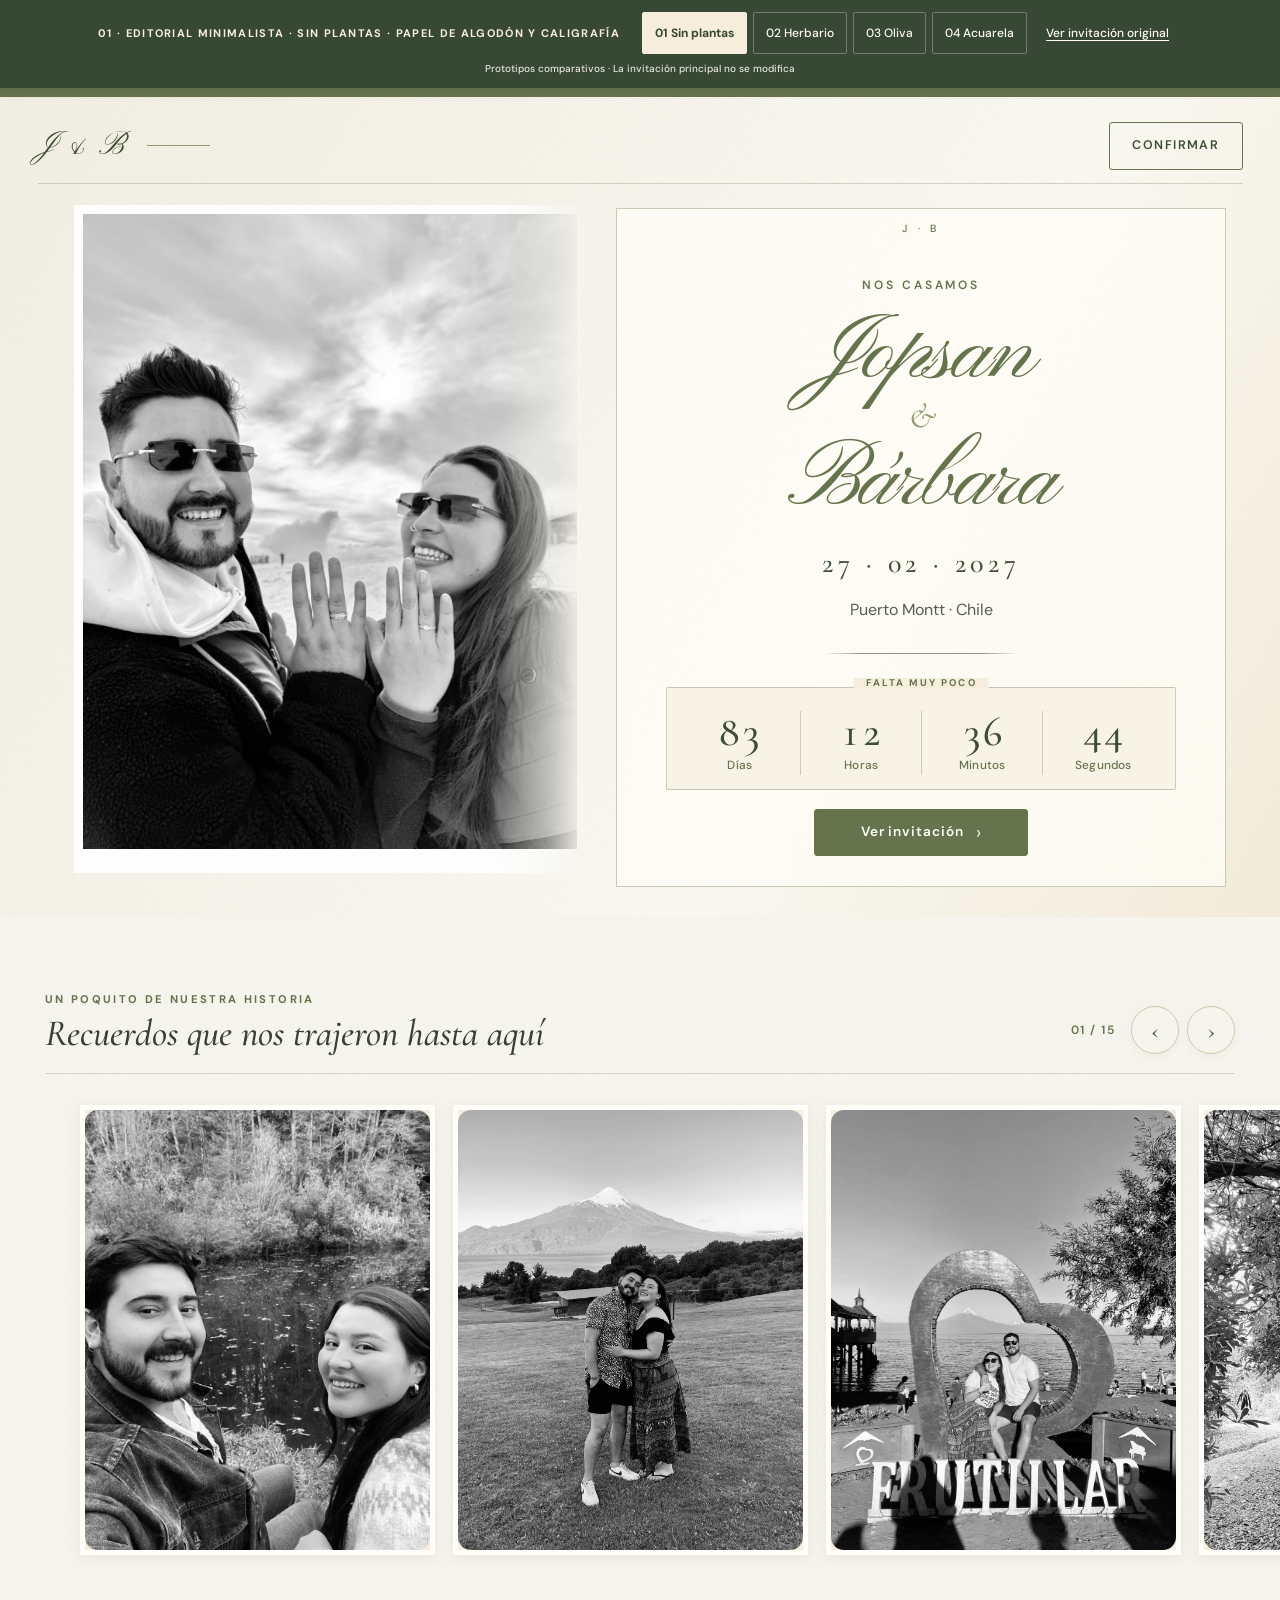
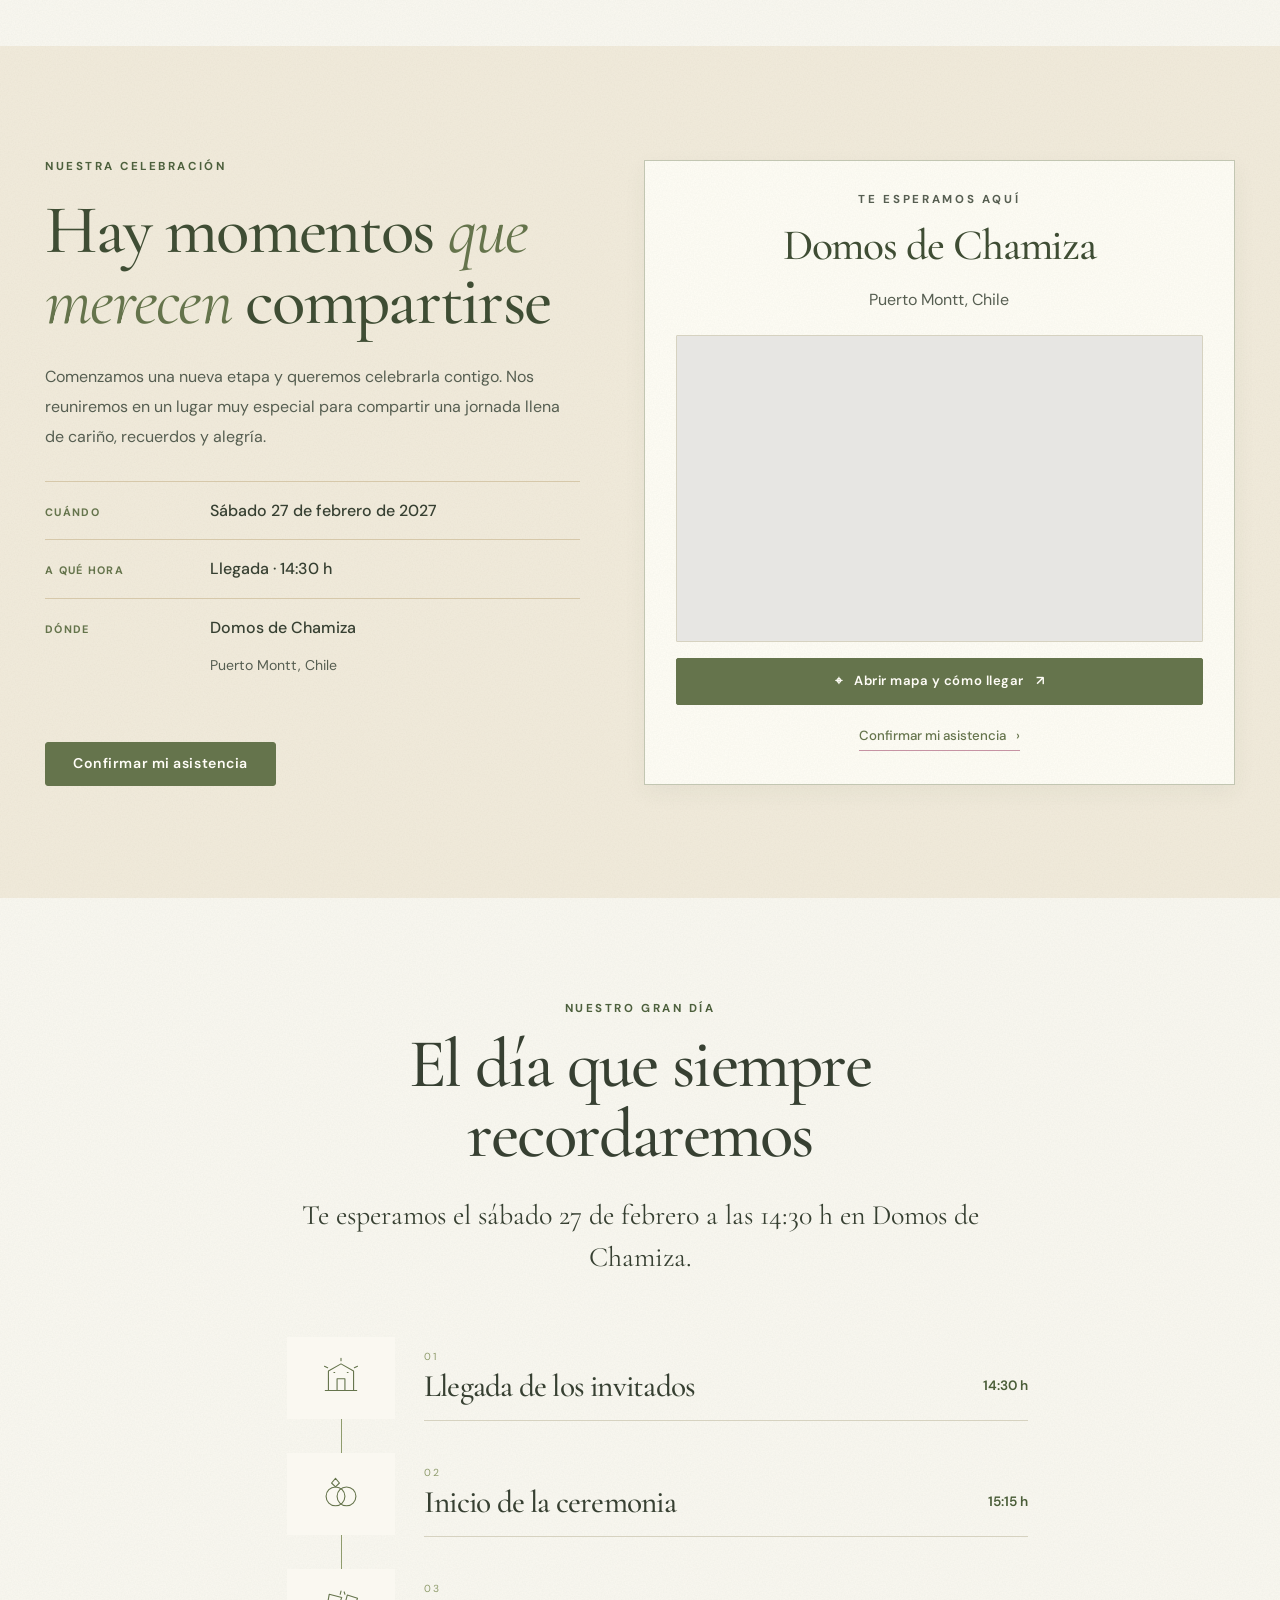
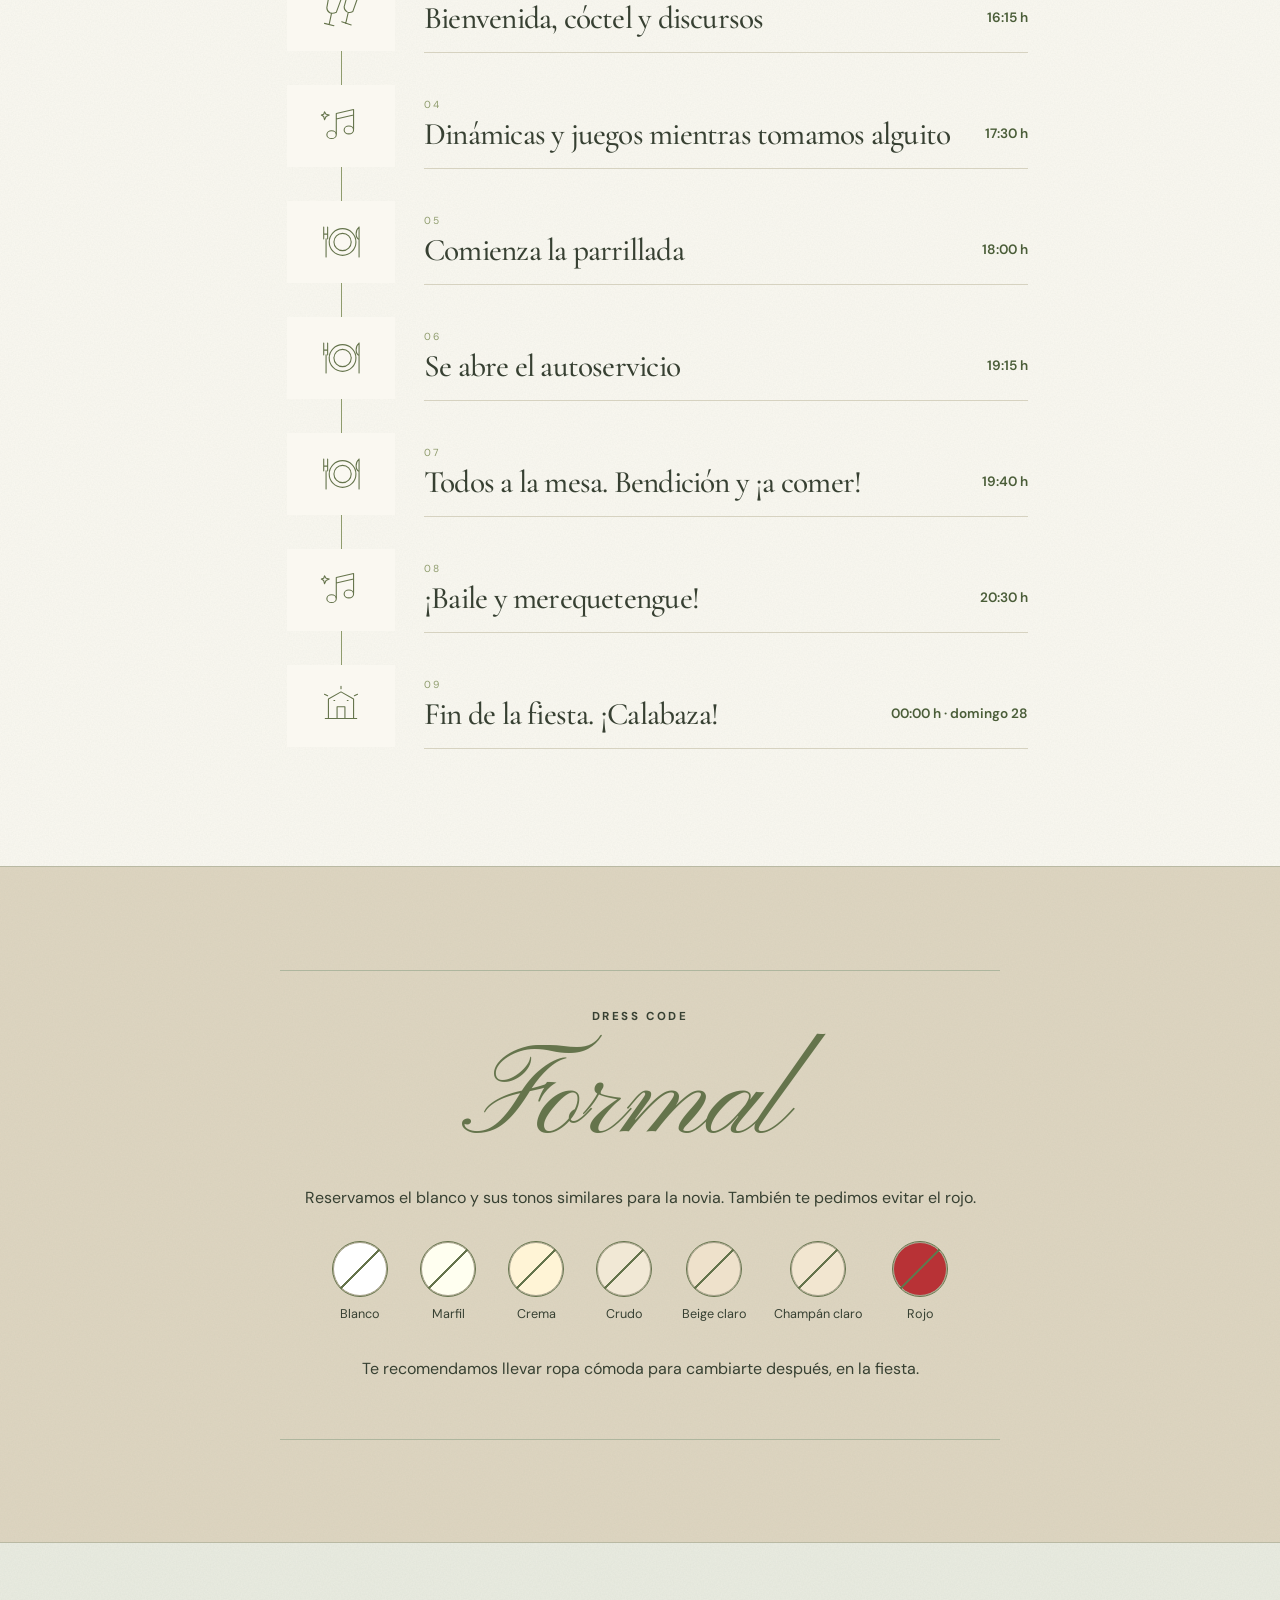
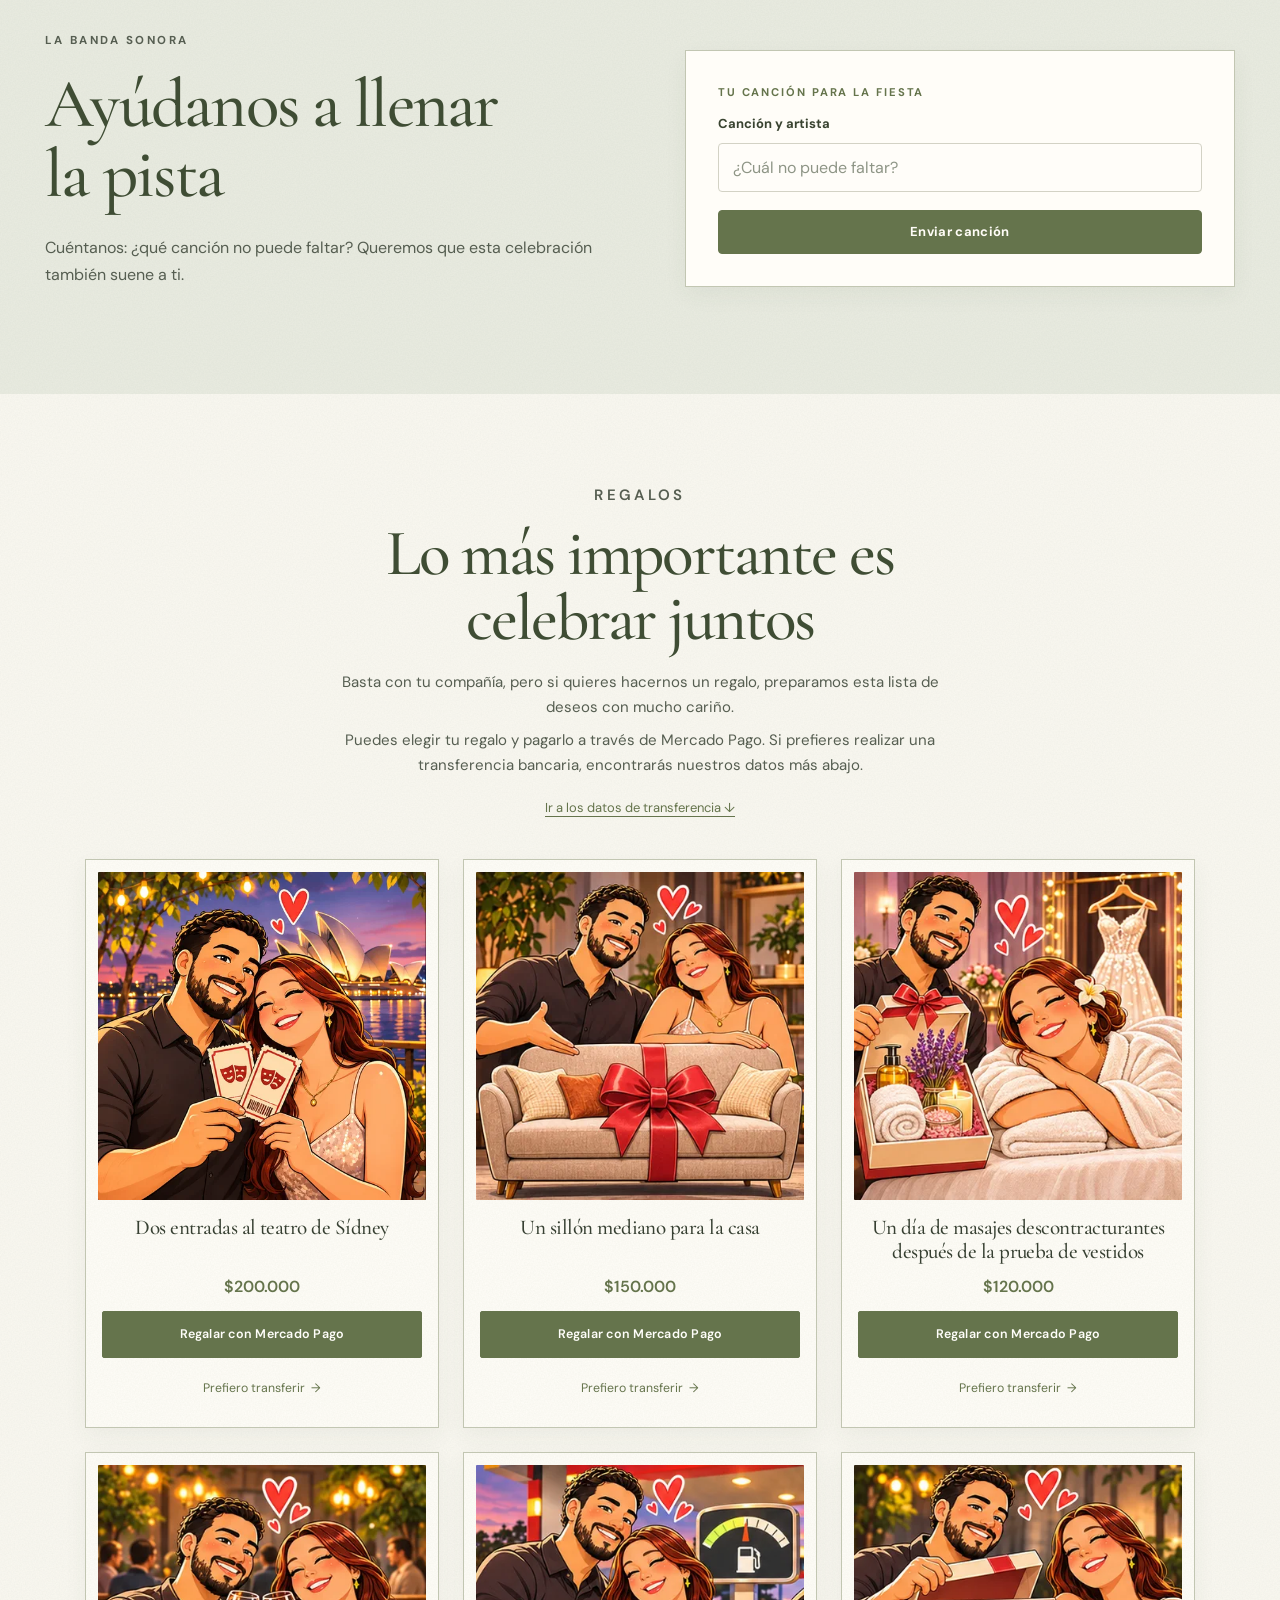
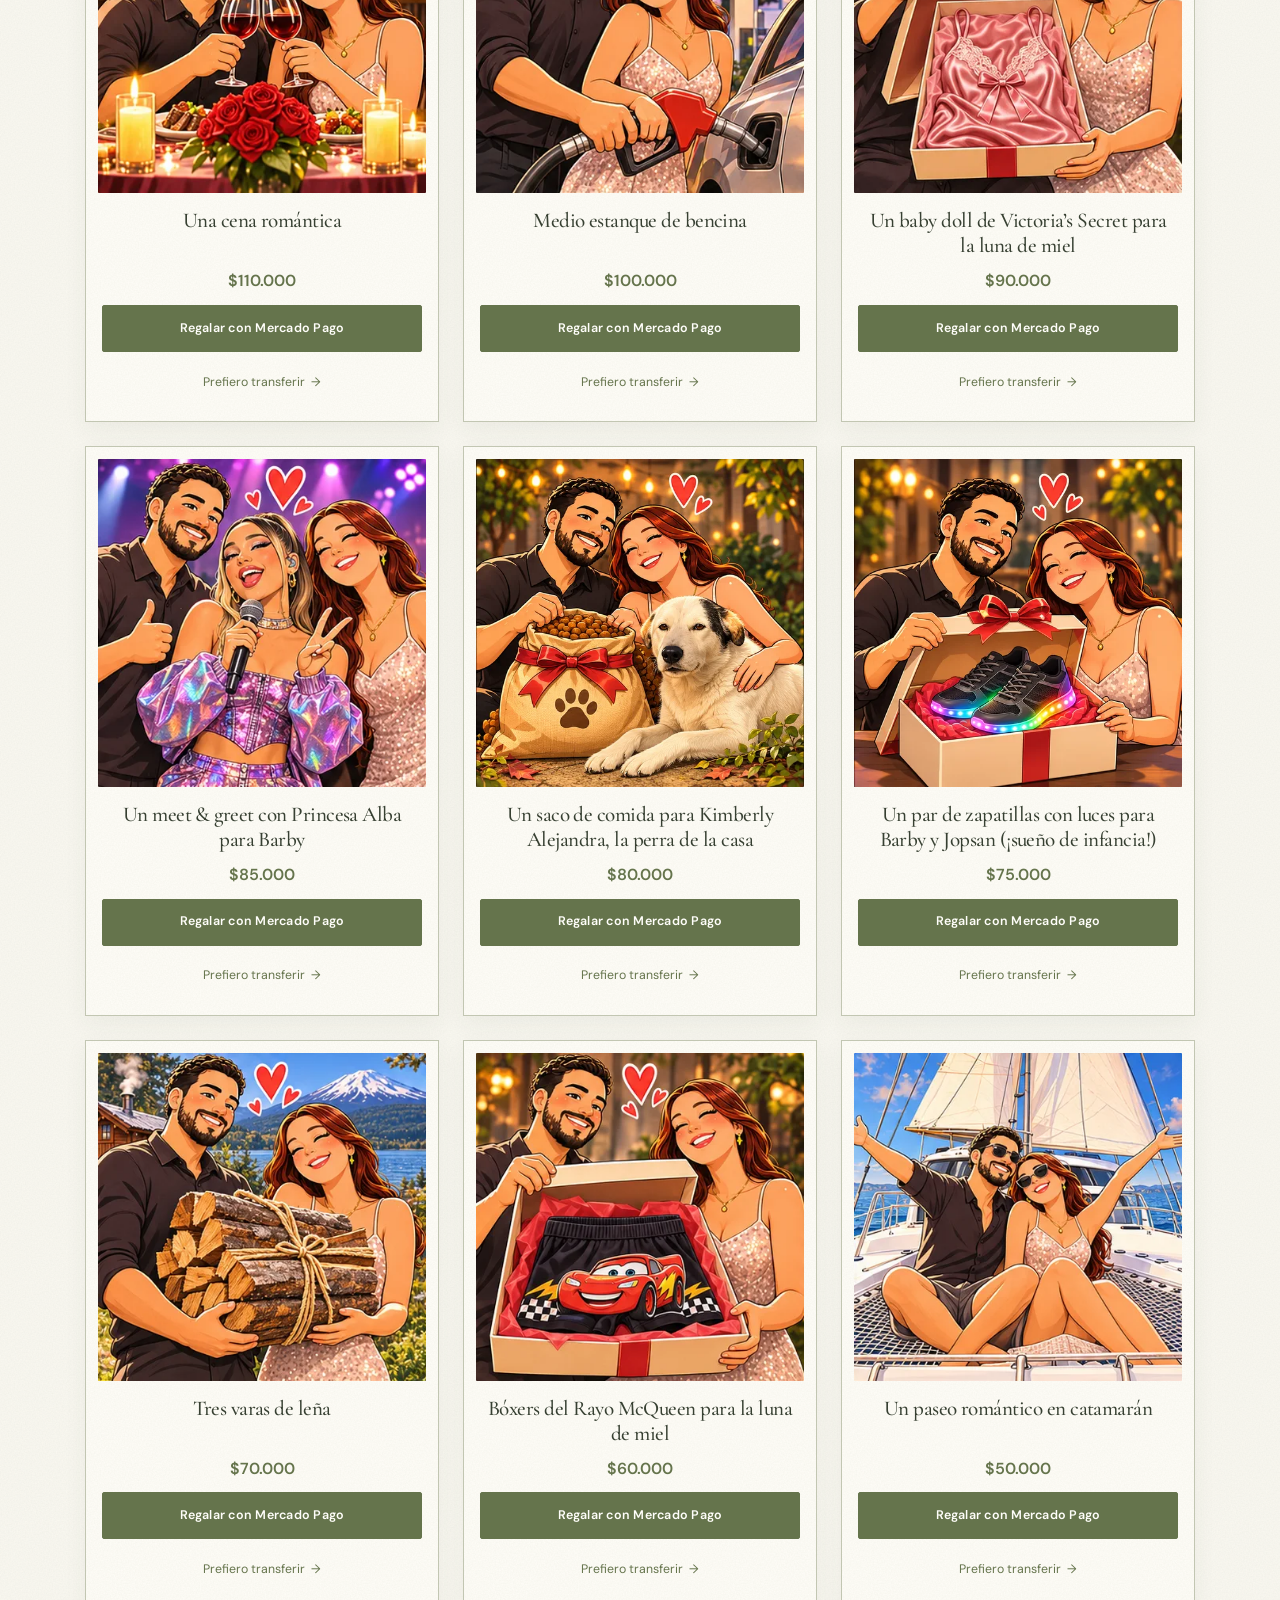
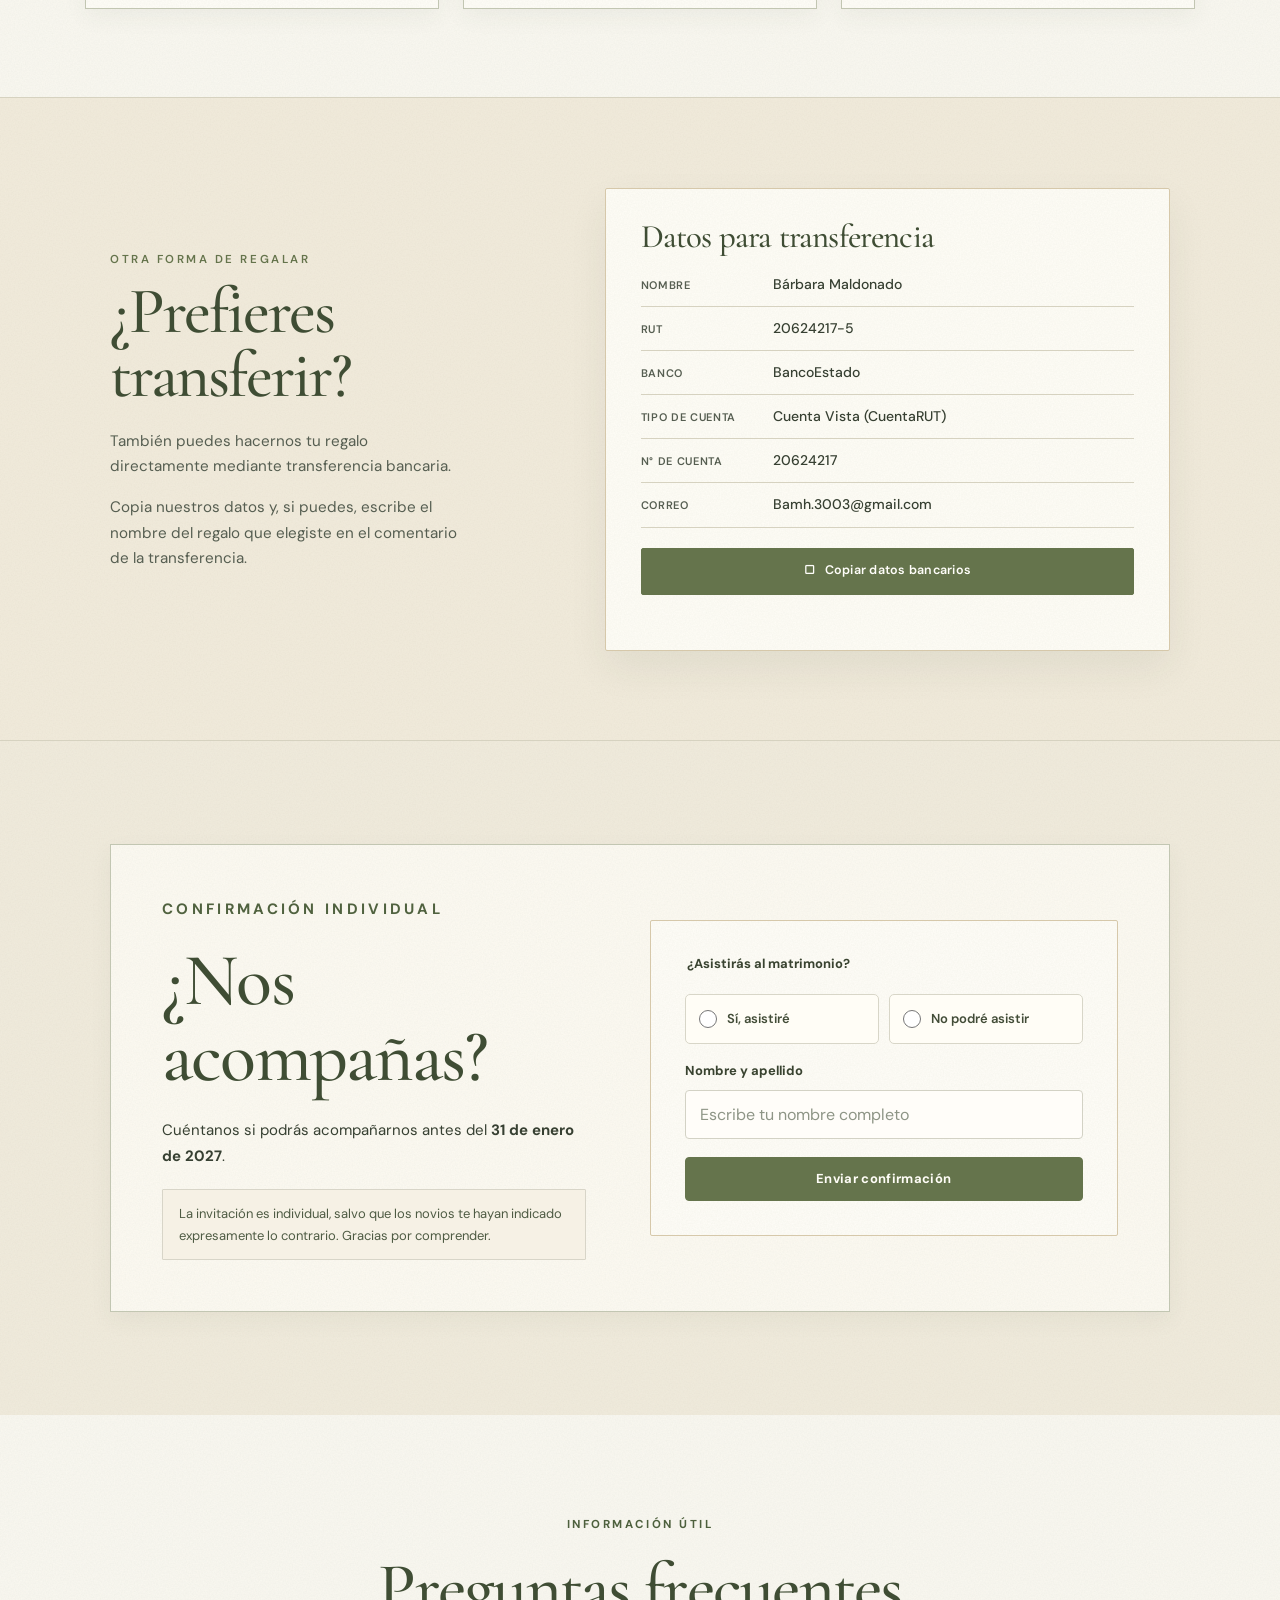
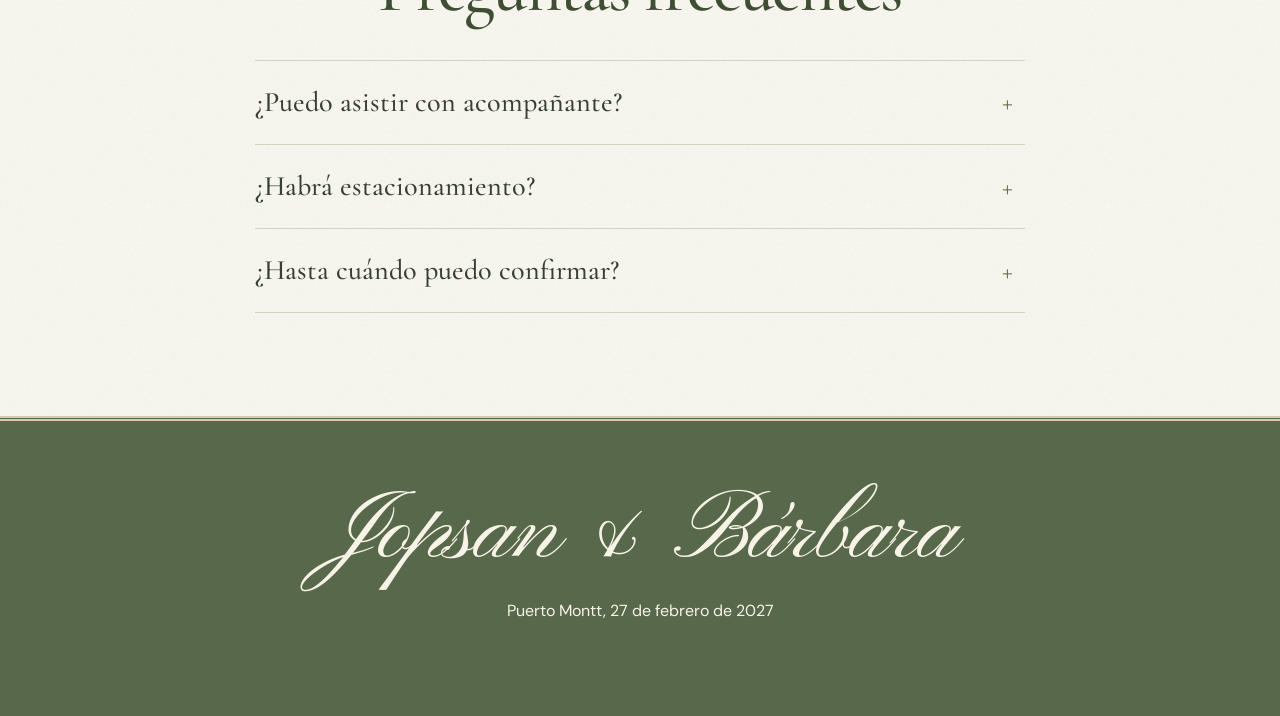
==== commit f1a21b09: "seo(social): agregar fotografía original a vista previa WhatsApp" ====
--- a/propuesta-1-editorial-botanica/index.html
+++ b/propuesta-1-editorial-botanica/index.html
@@ -11,6 +11,14 @@
   <meta property="og:title" content="Jopsan &amp; Bárbara · Nos casamos">
   <meta property="og:description" content="Te invitamos a celebrar nuestro matrimonio el 27 de febrero de 2027 en Domos de Chamiza, Puerto Montt.">
   <meta property="og:url" content="https://jopsan-barbara.github.io/propuesta-1-editorial-botanica/">
+  <meta property="og:image" content="https://jopsan-barbara.github.io/assets/novios-portada.jpg">
+  <meta property="og:image:secure_url" content="https://jopsan-barbara.github.io/assets/novios-portada.jpg">
+  <meta property="og:image:type" content="image/jpeg">
+  <meta property="og:image:alt" content="Fotografía original de Jopsan y Bárbara mostrando sus anillos">
+  <meta name="twitter:card" content="summary_large_image">
+  <meta name="twitter:title" content="Jopsan &amp; Bárbara · Propuesta 1">
+  <meta name="twitter:description" content="27 de febrero de 2027 · Domos de Chamiza · Puerto Montt">
+  <meta name="twitter:image" content="https://jopsan-barbara.github.io/assets/novios-portada.jpg">
   <title>01 · Editorial minimalista · Jopsan &amp; Bárbara · Vista de diseño</title>
   <link rel="preconnect" href="https://fonts.googleapis.com">
   <link rel="preconnect" href="https://fonts.gstatic.com" crossorigin>
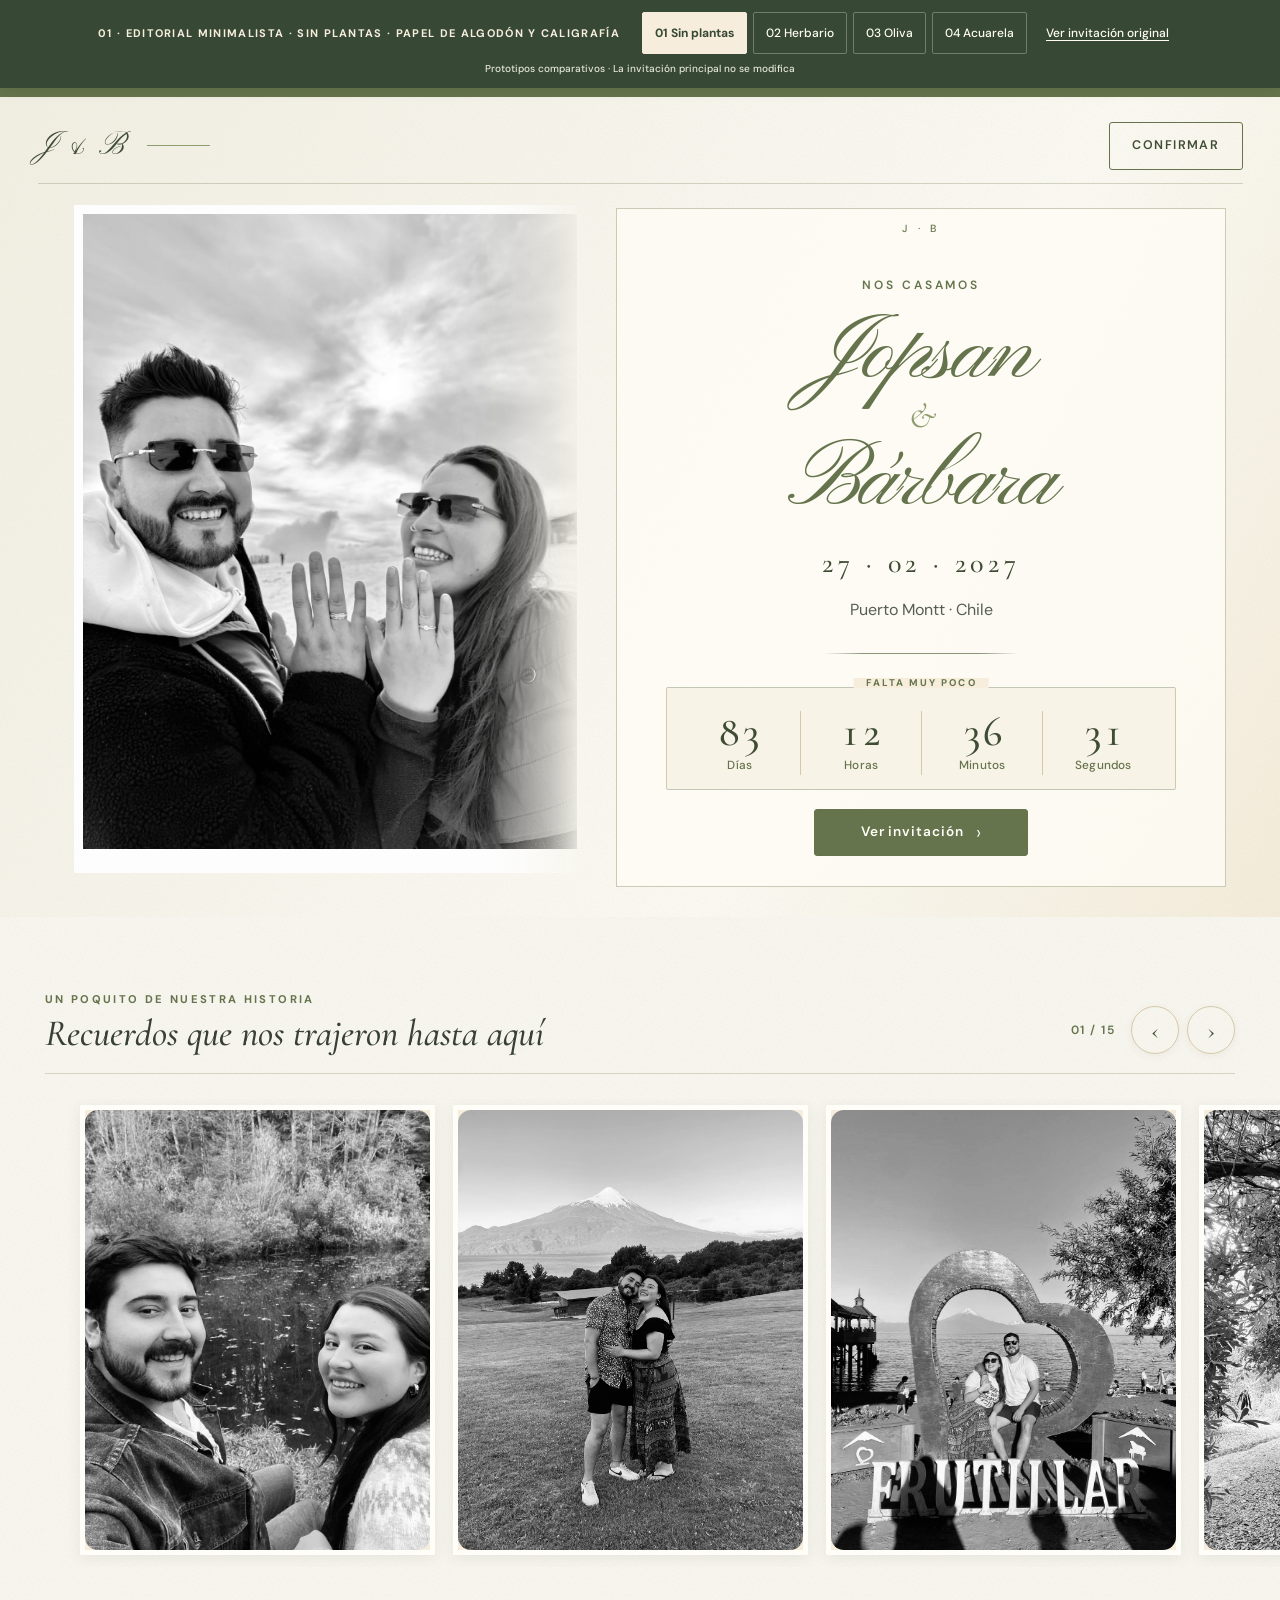
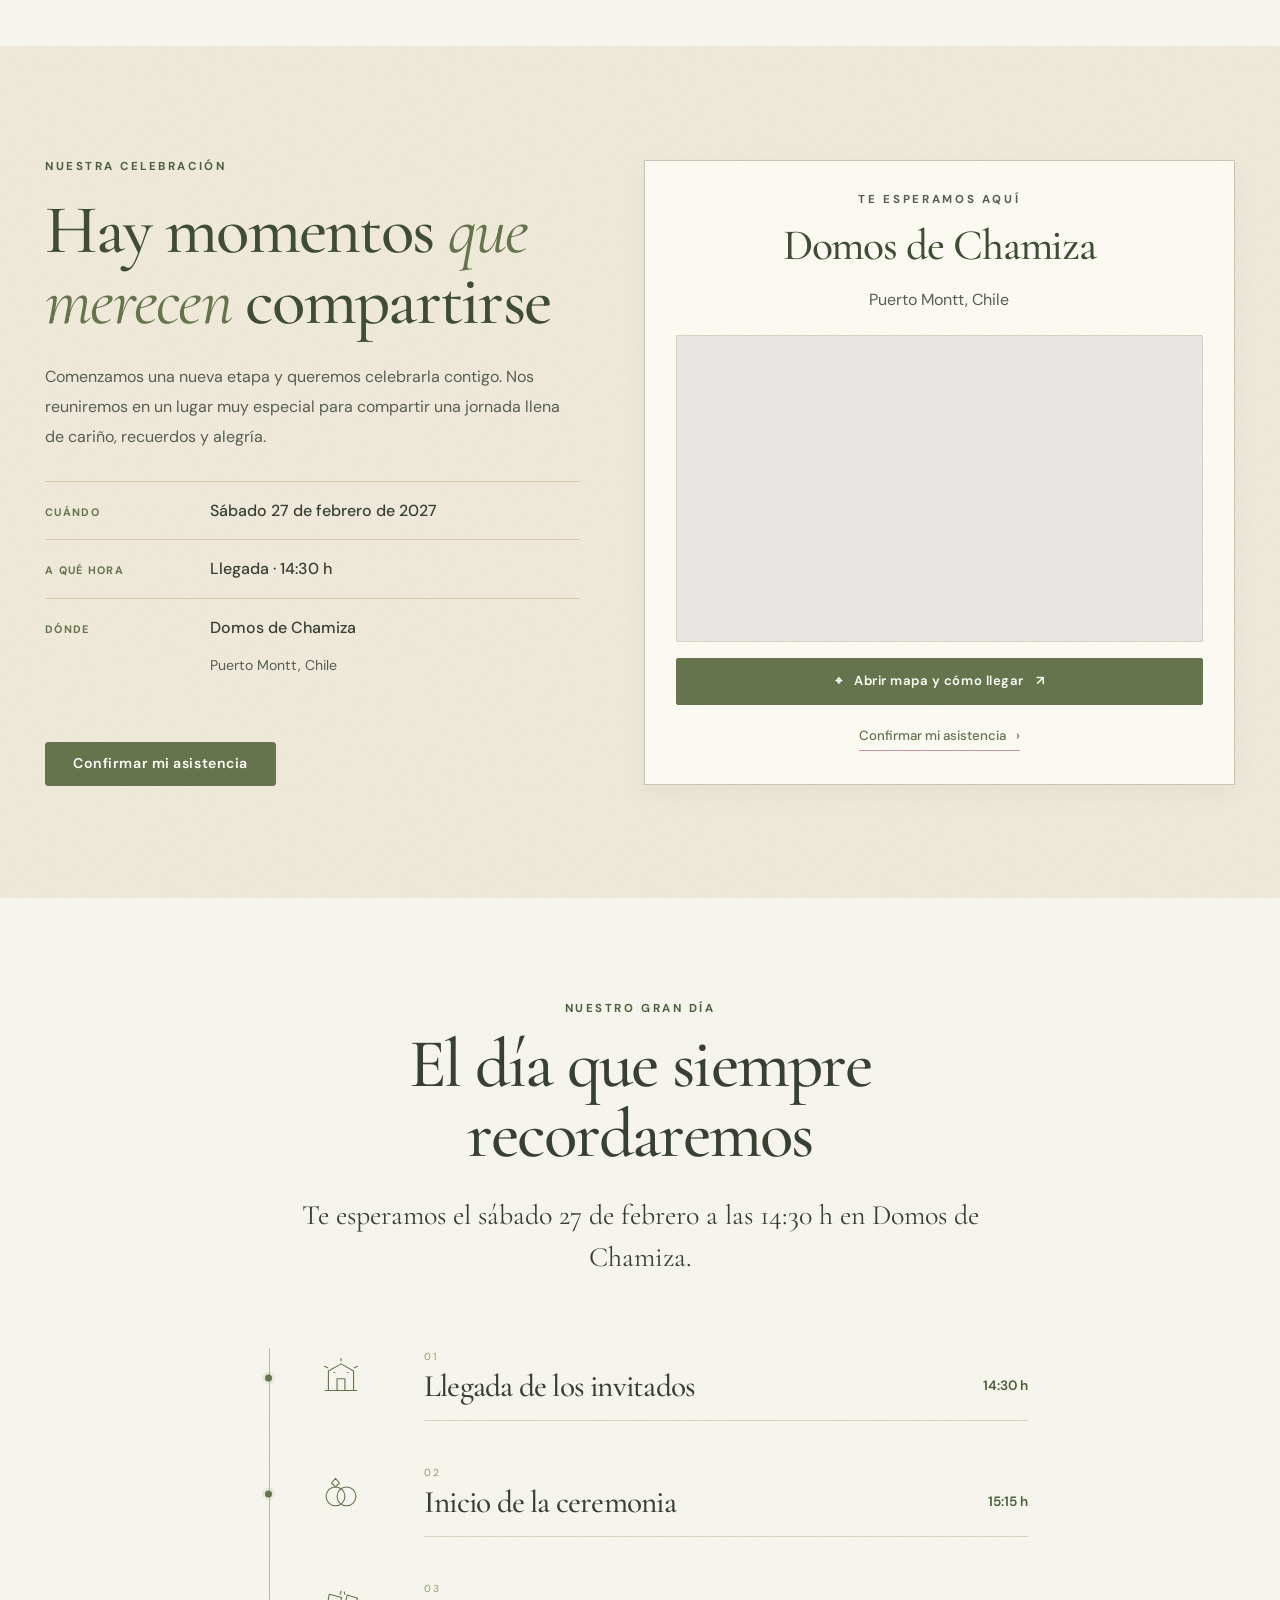
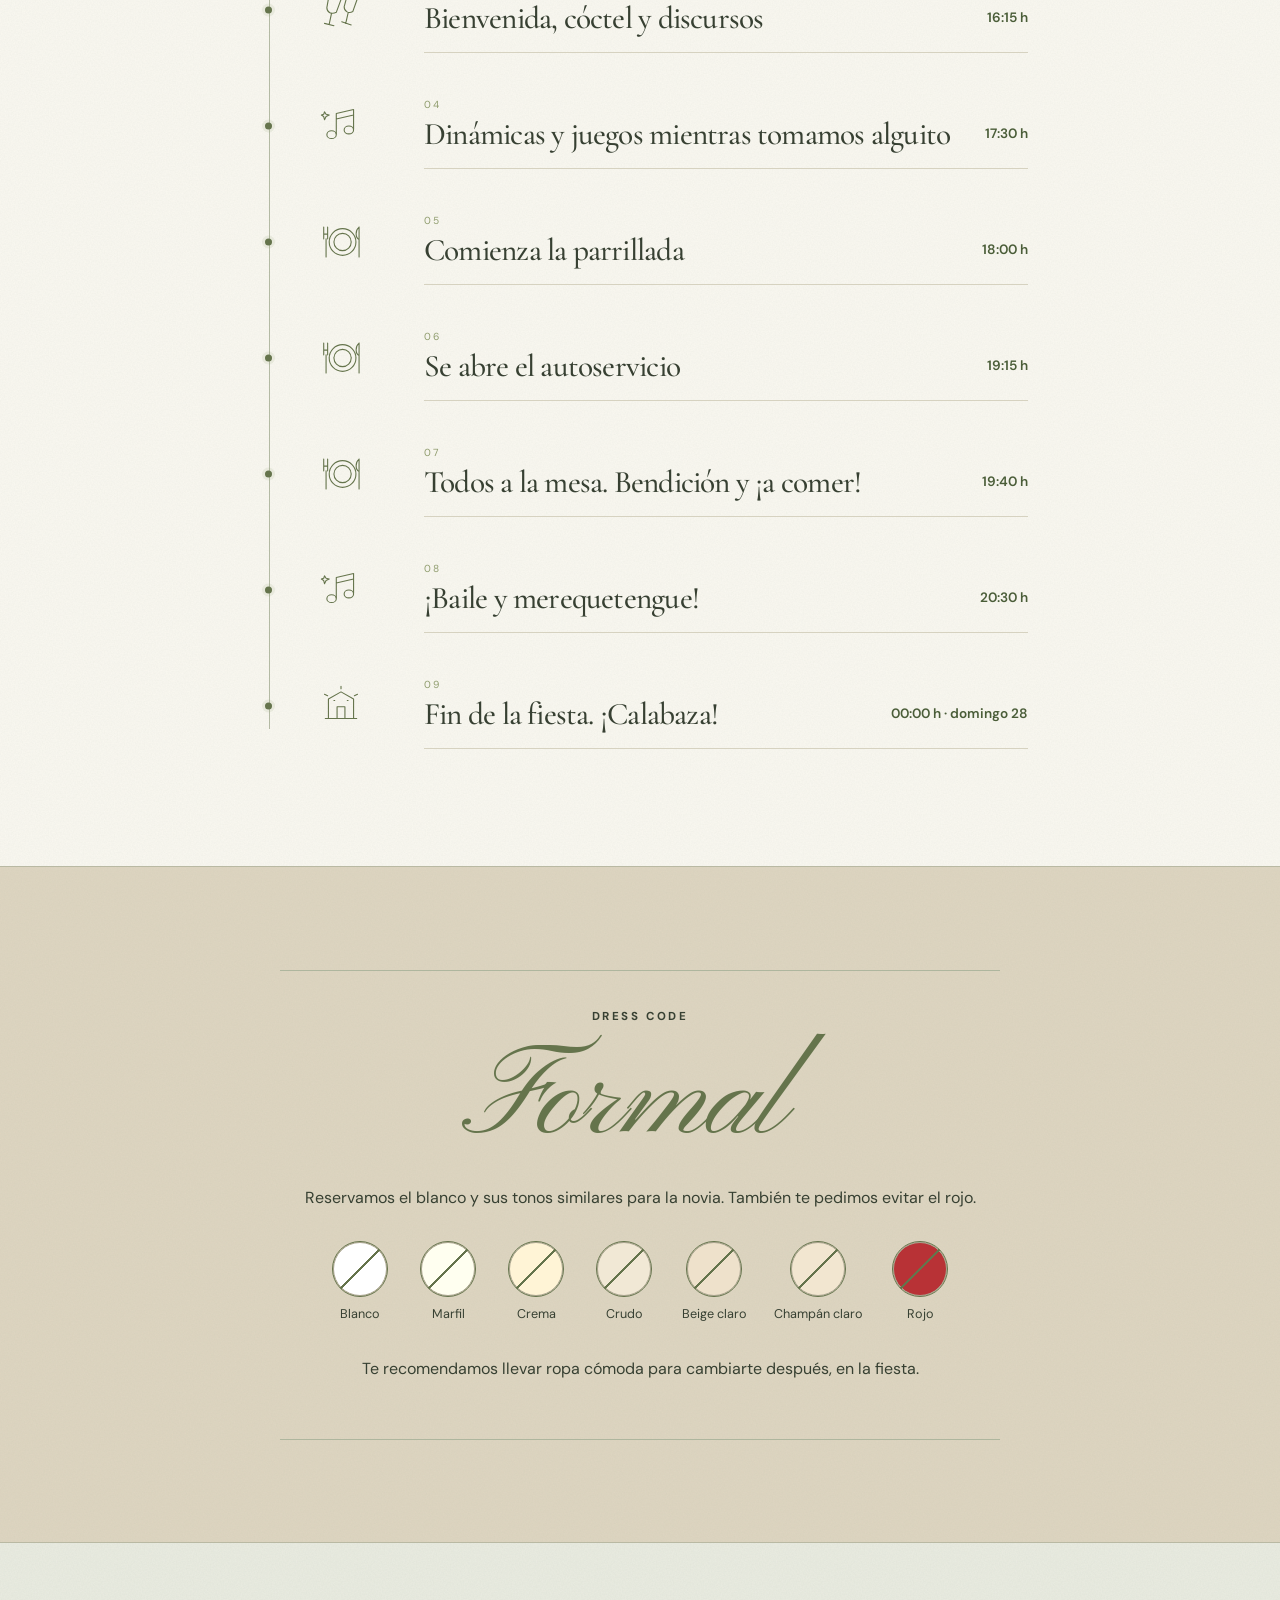
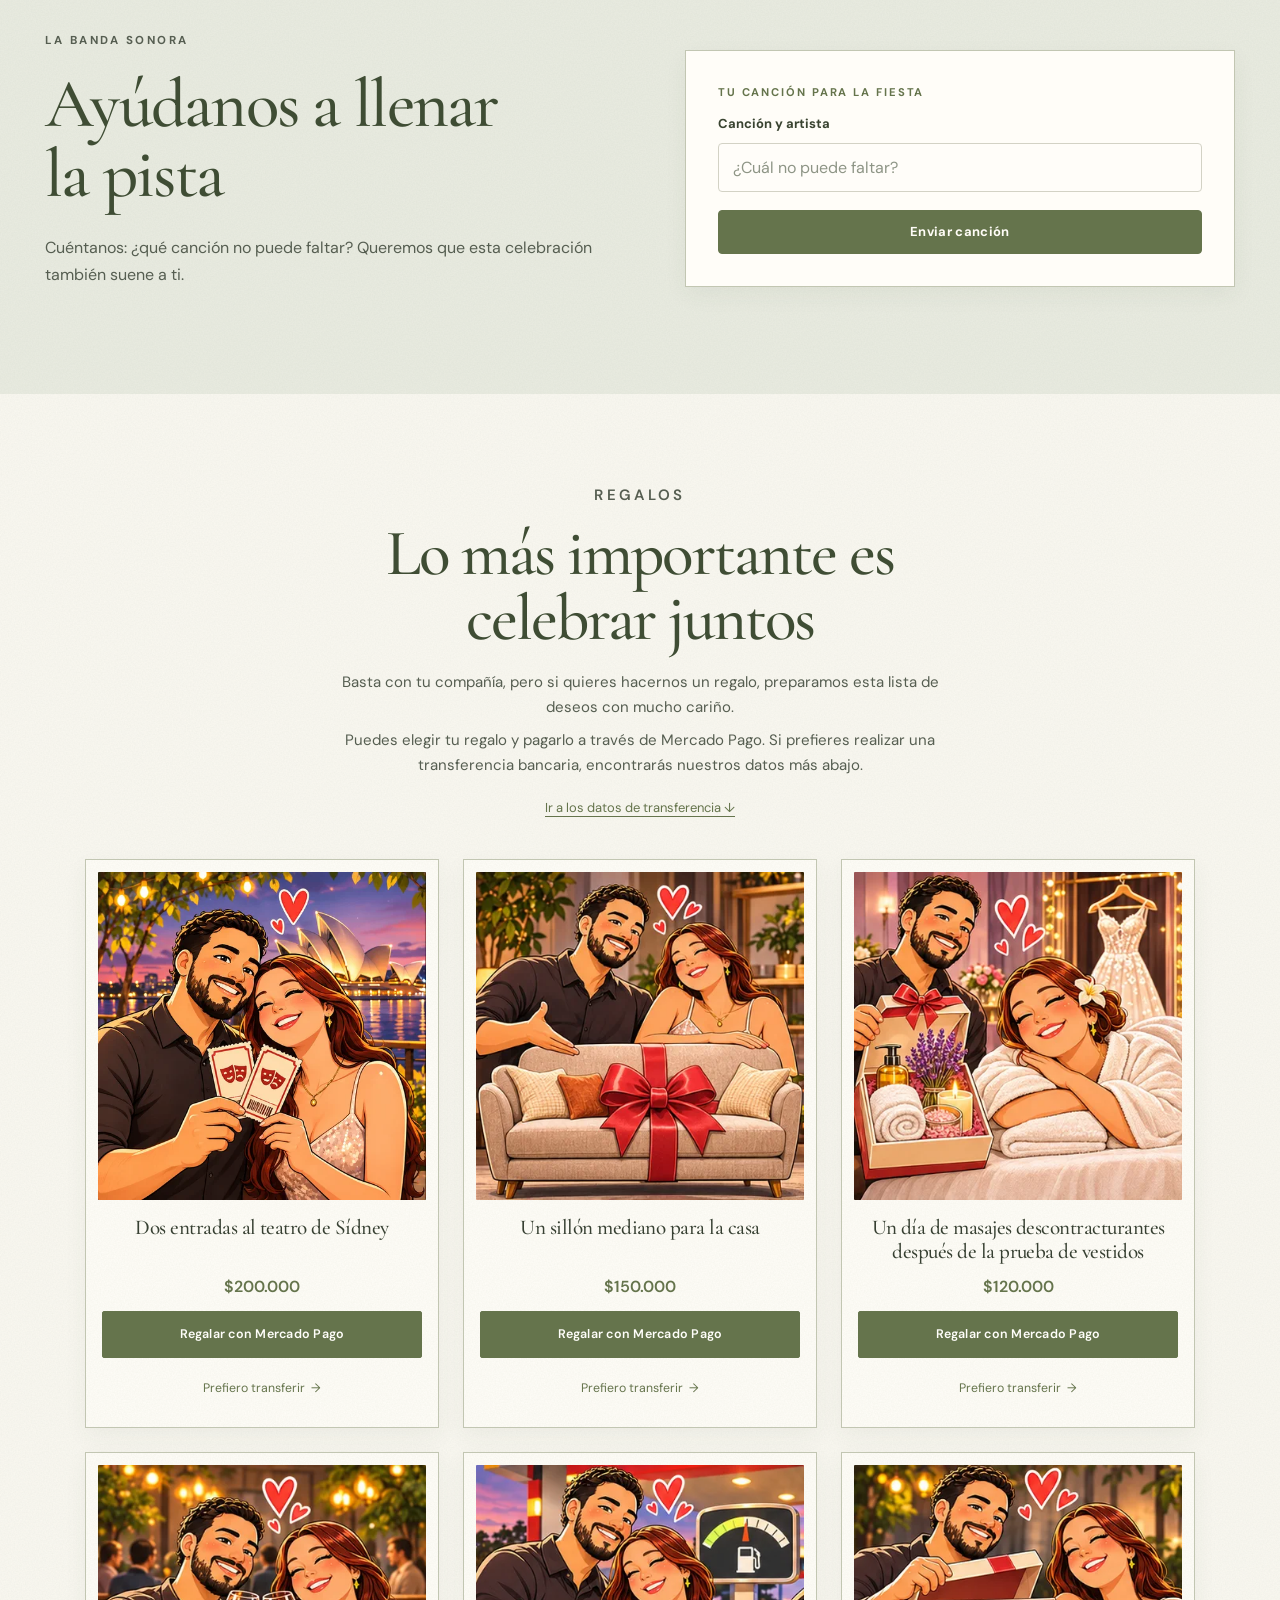
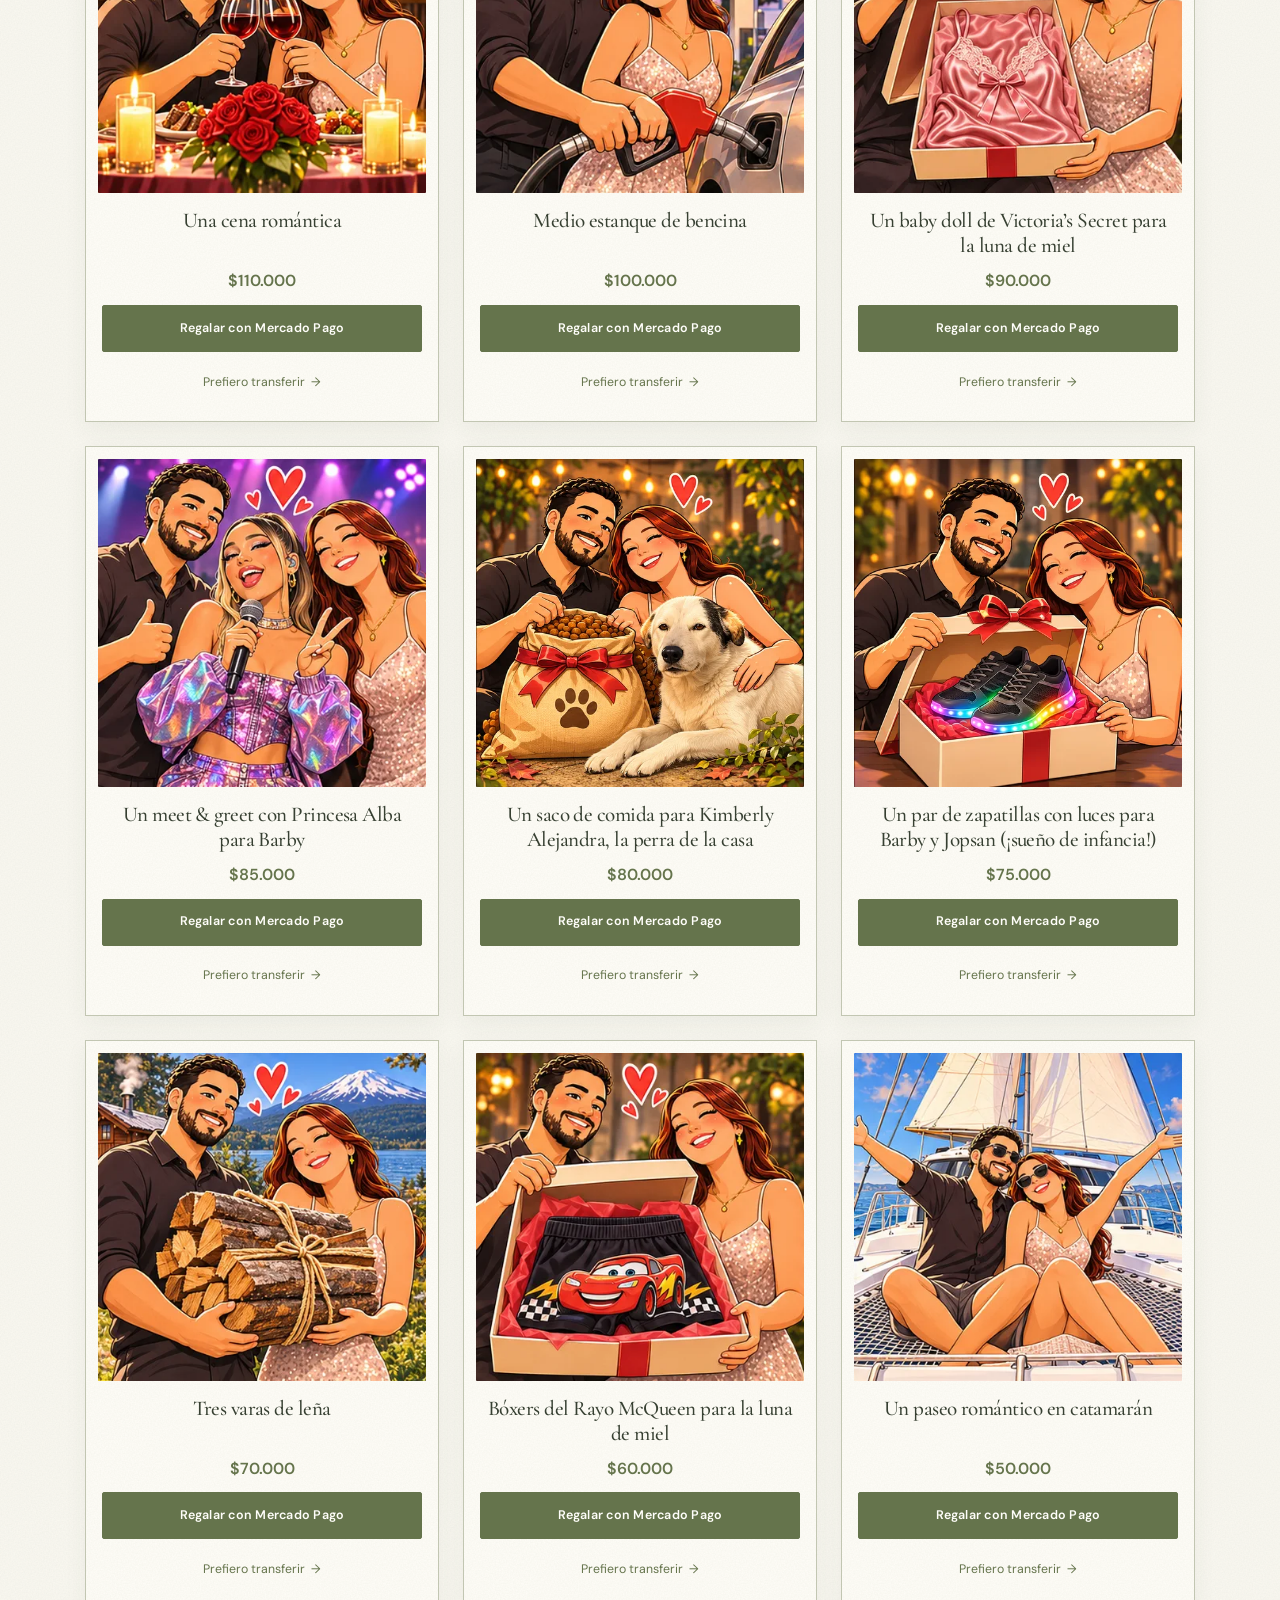
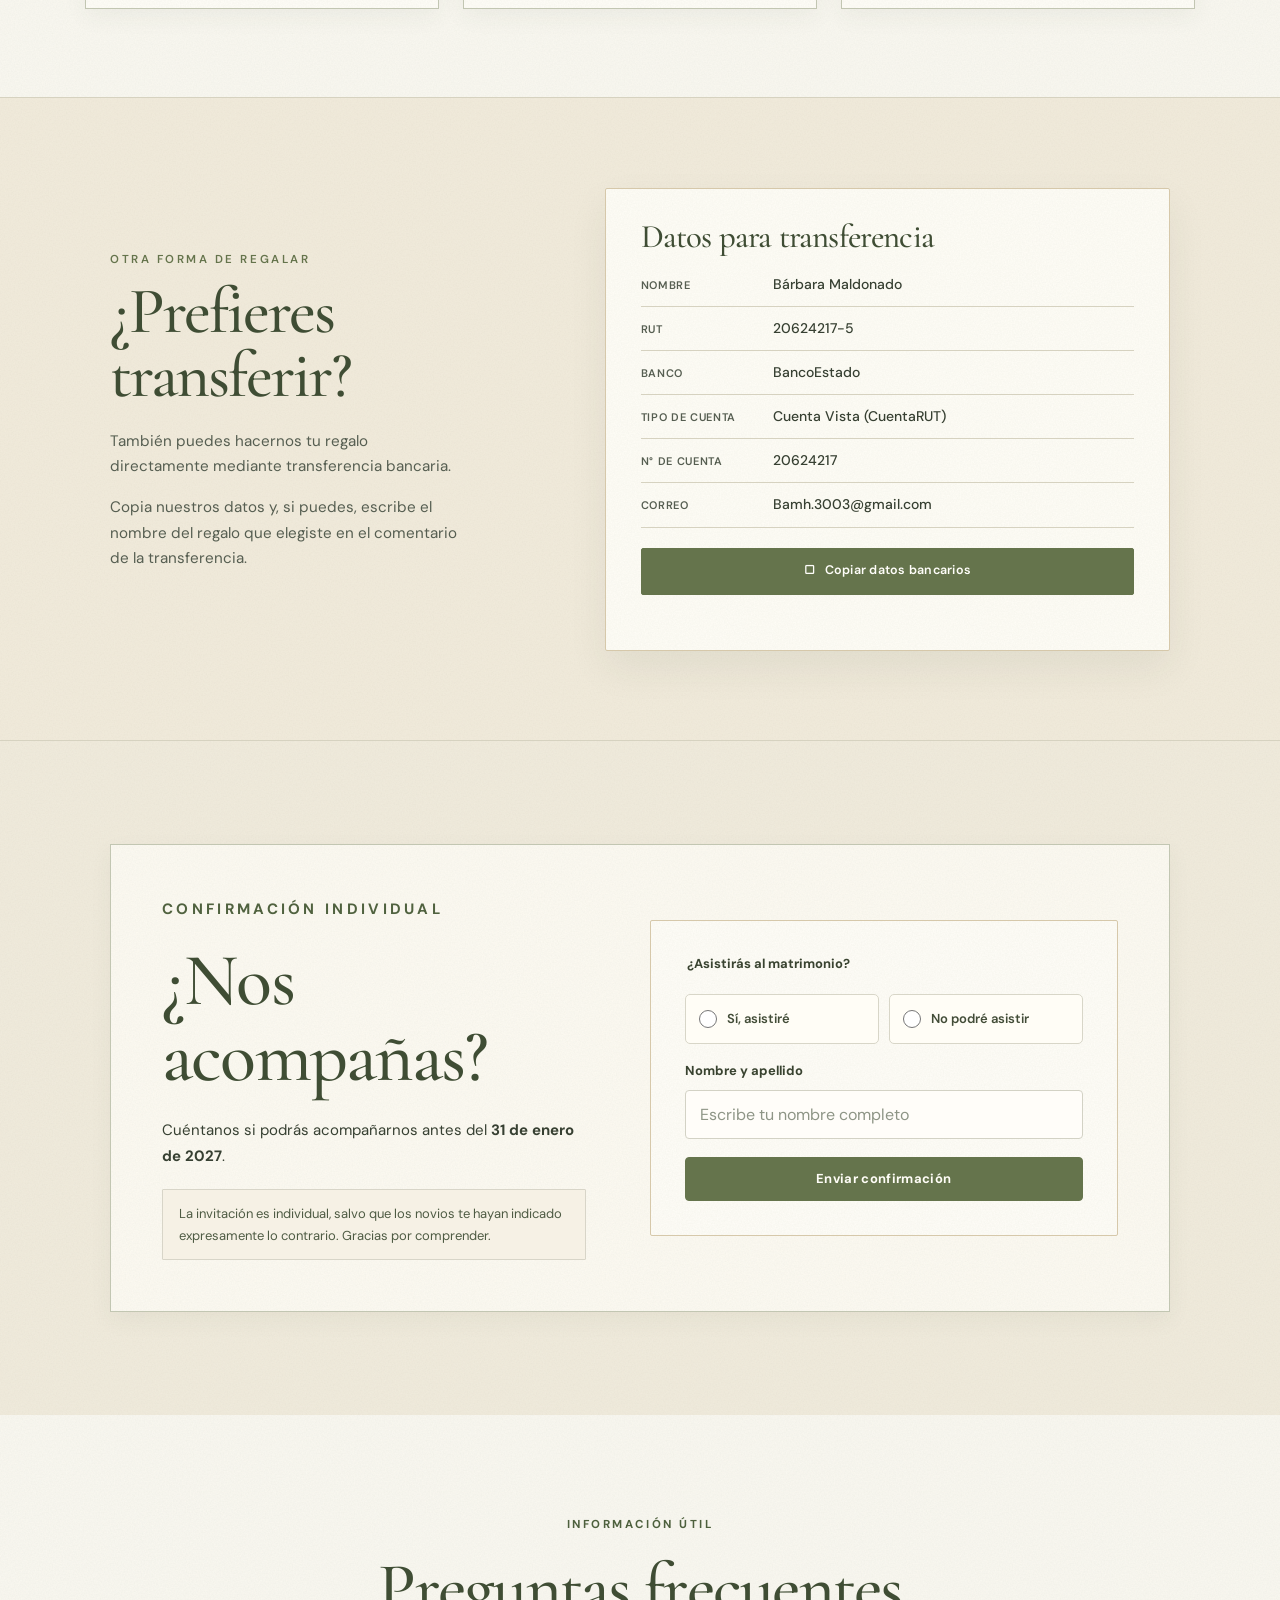
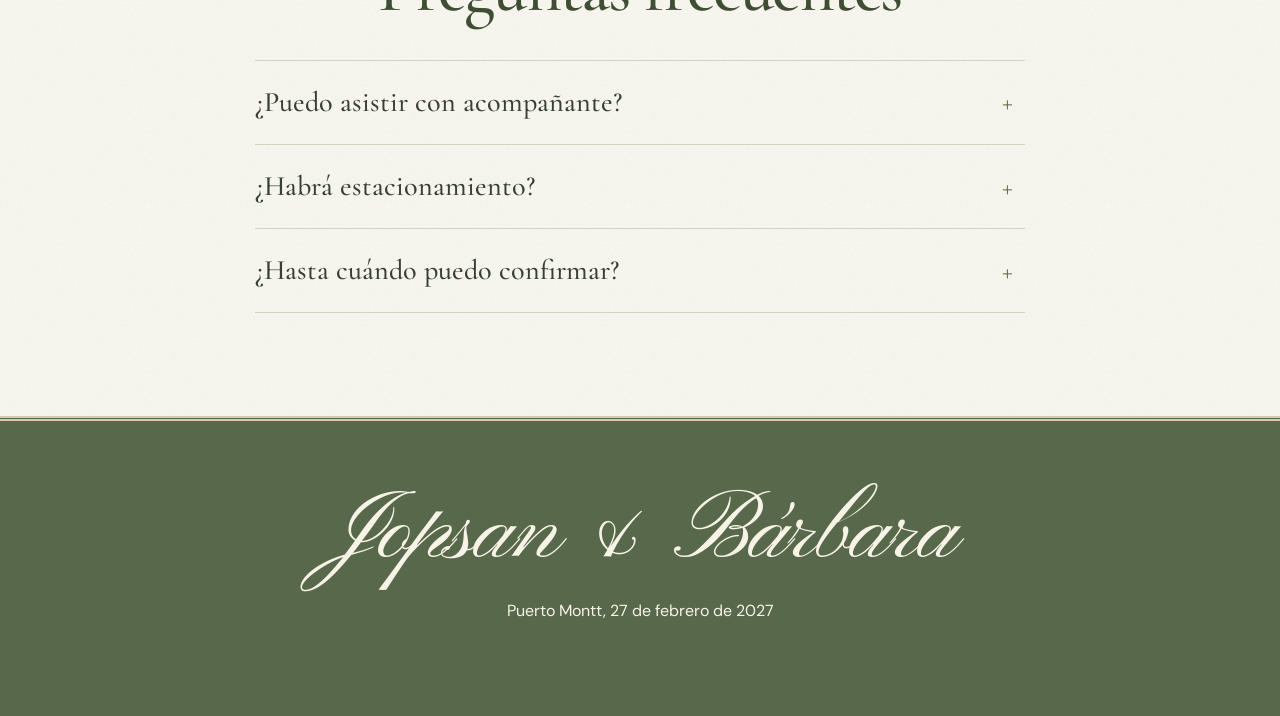
==== commit 451bacf0: "fix(ux): retirar cuadrados de íconos del cronograma" ====
--- a/propuesta-1-editorial-botanica/index.html
+++ b/propuesta-1-editorial-botanica/index.html
@@ -27,6 +27,7 @@
   
   <link rel="stylesheet" href="../texturas-oliva.css?v=20261122-texturas-1">
   <link rel="stylesheet" href="../propuestas-2027.css?v=20261122-redisenio-4">
+  <link rel="stylesheet" href="../timeline-sin-recuadros.css?v=20261122-hitos-2">
 </head>
 <body class="oliva-theme propuesta-editorial">
   <a class="skip-link" href="#detalles">Saltar a los detalles</a>
--- a/timeline-sin-recuadros.css
+++ b/timeline-sin-recuadros.css
@@ -0,0 +1,78 @@
+/* Cronograma Oliva — íconos vectoriales integrados, sin recuadros.
+   Corrección compartida por la invitación principal y las cuatro propuestas.
+   Regla cargada al final de los CSS de cada versión para evitar fondos
+   heredados, incluido Herbario. No cambia horarios, textos ni pictogramas. */
+
+/* El eje editorial queda ligeramente a la izquierda de los íconos:
+   así ningún trazo atraviesa las figuras al quitar los recuadros. */
+body.oliva-theme .timing .timeline ol::before{
+  left:17px !important;
+  width:1px !important;
+  background:rgba(101,116,76,.45) !important;
+  z-index:0;
+}
+
+/* El SVG es el único elemento visible. Se elimina el contenedor
+   opaco que parecía una miniatura rectangular o una imagen cortada. */
+body.oliva-theme .timing .timeline ol .timeline-item .moment-icon{
+  background:transparent !important;
+  background-color:transparent !important;
+  background-image:none !important;
+  box-shadow:none !important;
+  outline:0 !important;
+  border:0 !important;
+  border-radius:0 !important;
+  backdrop-filter:none !important;
+  overflow:visible;
+  position:relative;
+  z-index:1;
+  color:var(--olive-deep,#65744c);
+}
+body.oliva-theme .timing .timeline ol .timeline-item .moment-icon svg{
+  display:block;
+  position:relative;
+  z-index:1;
+  background:transparent !important;
+  filter:none !important;
+  box-shadow:none !important;
+  fill:none;
+}
+
+/* Punto de hito en vez de placa cuadrada. */
+body.oliva-theme .timing .timeline ol .timeline-item .moment-icon::before{
+  content:"";
+  display:block;
+  width:7px;
+  height:7px;
+  position:absolute;
+  top:50%;
+  left:-22px;
+  transform:translateY(-50%);
+  border-radius:50%;
+  background:var(--olive-deep,#65744c);
+  border:0;
+  box-shadow:0 0 0 3px rgba(143,156,109,.13);
+  z-index:2;
+  pointer-events:none;
+}
+
+@media(max-width:600px){
+  /* En mobile el cronograma no tiene sangría (ol padding-left:0).
+     El eje y el punto se desplazan juntos, sin ocupar ancho de texto. */
+  body.oliva-theme .timing .timeline ol::before{
+    left:9px !important;
+  }
+  body.oliva-theme .timing .timeline ol .timeline-item .moment-icon::before{
+    left:5px;
+  }
+  body.oliva-theme .timing .timeline ol .timeline-item .moment-icon svg{
+    width:30px;
+    height:30px;
+  }
+}
+
+@media(prefers-reduced-motion:reduce){
+  body.oliva-theme .timing .timeline ol .timeline-item .moment-icon{
+    transition:none !important;
+  }
+}
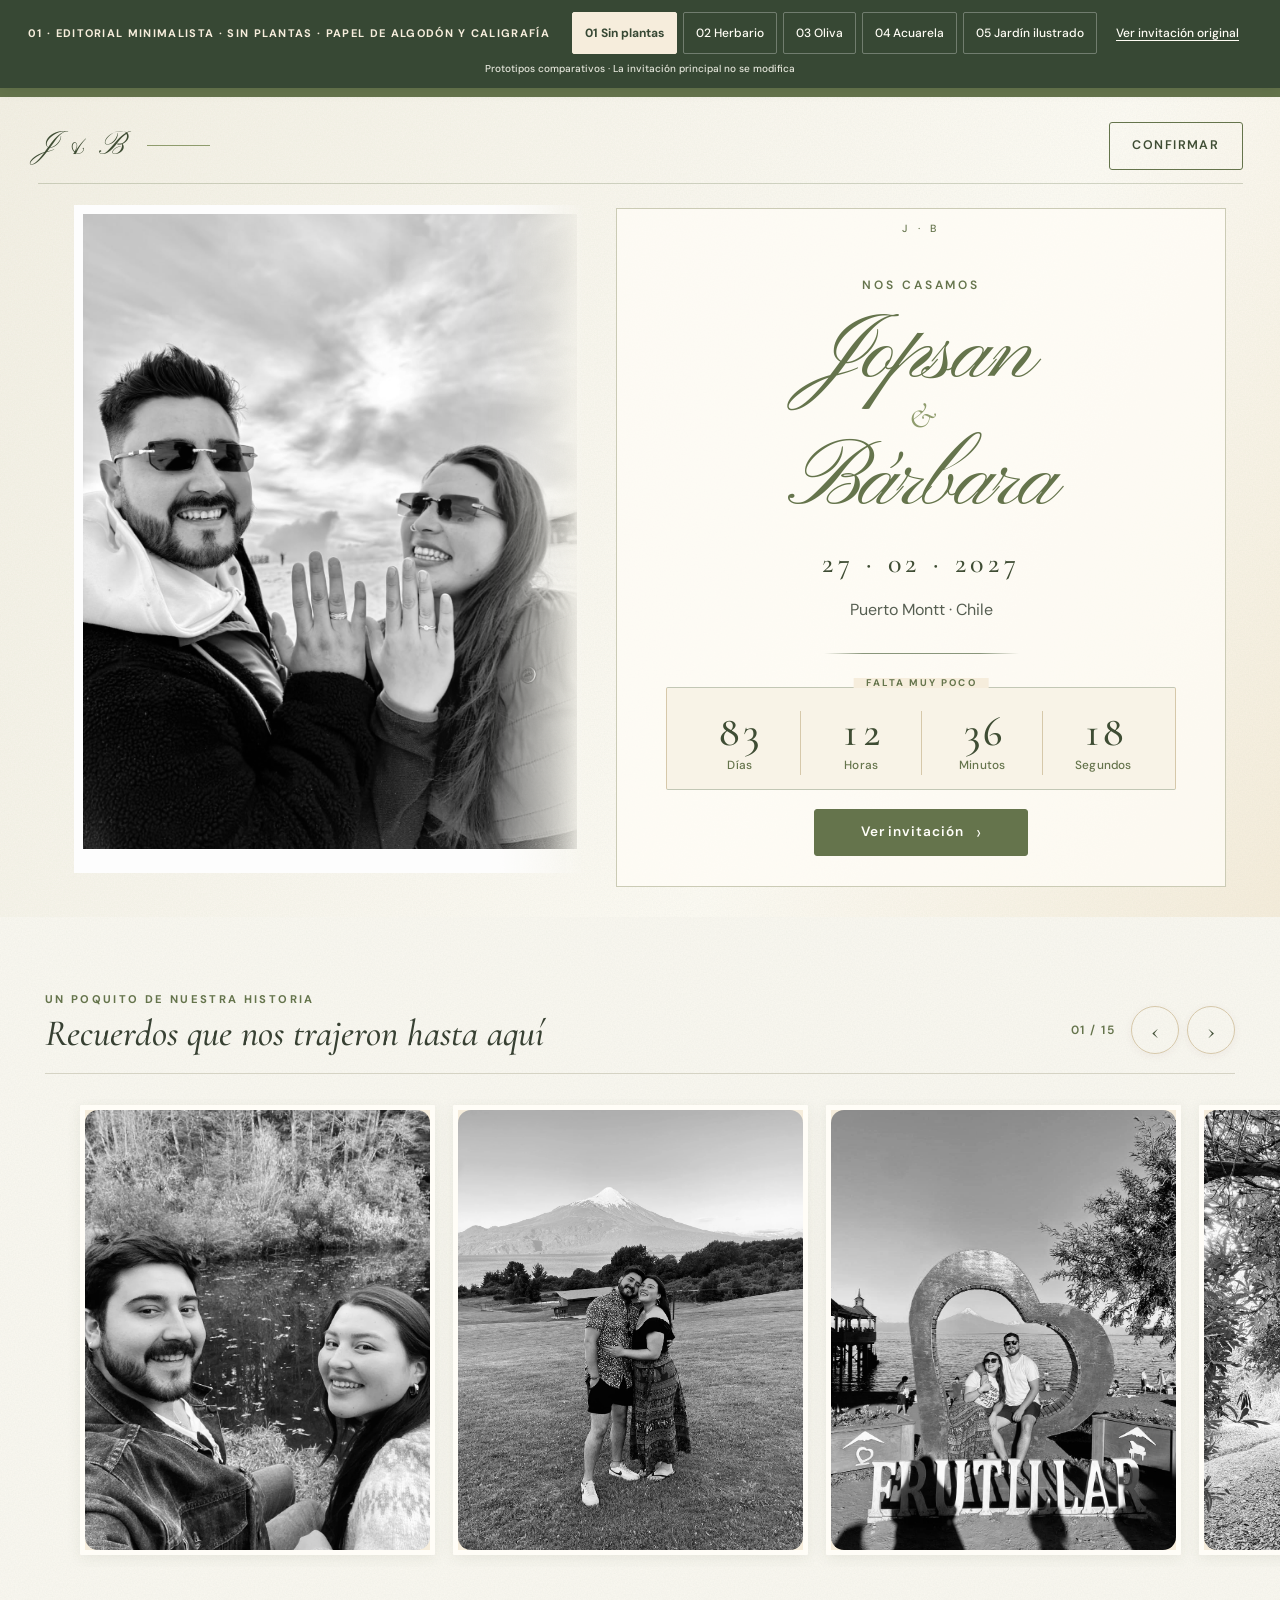
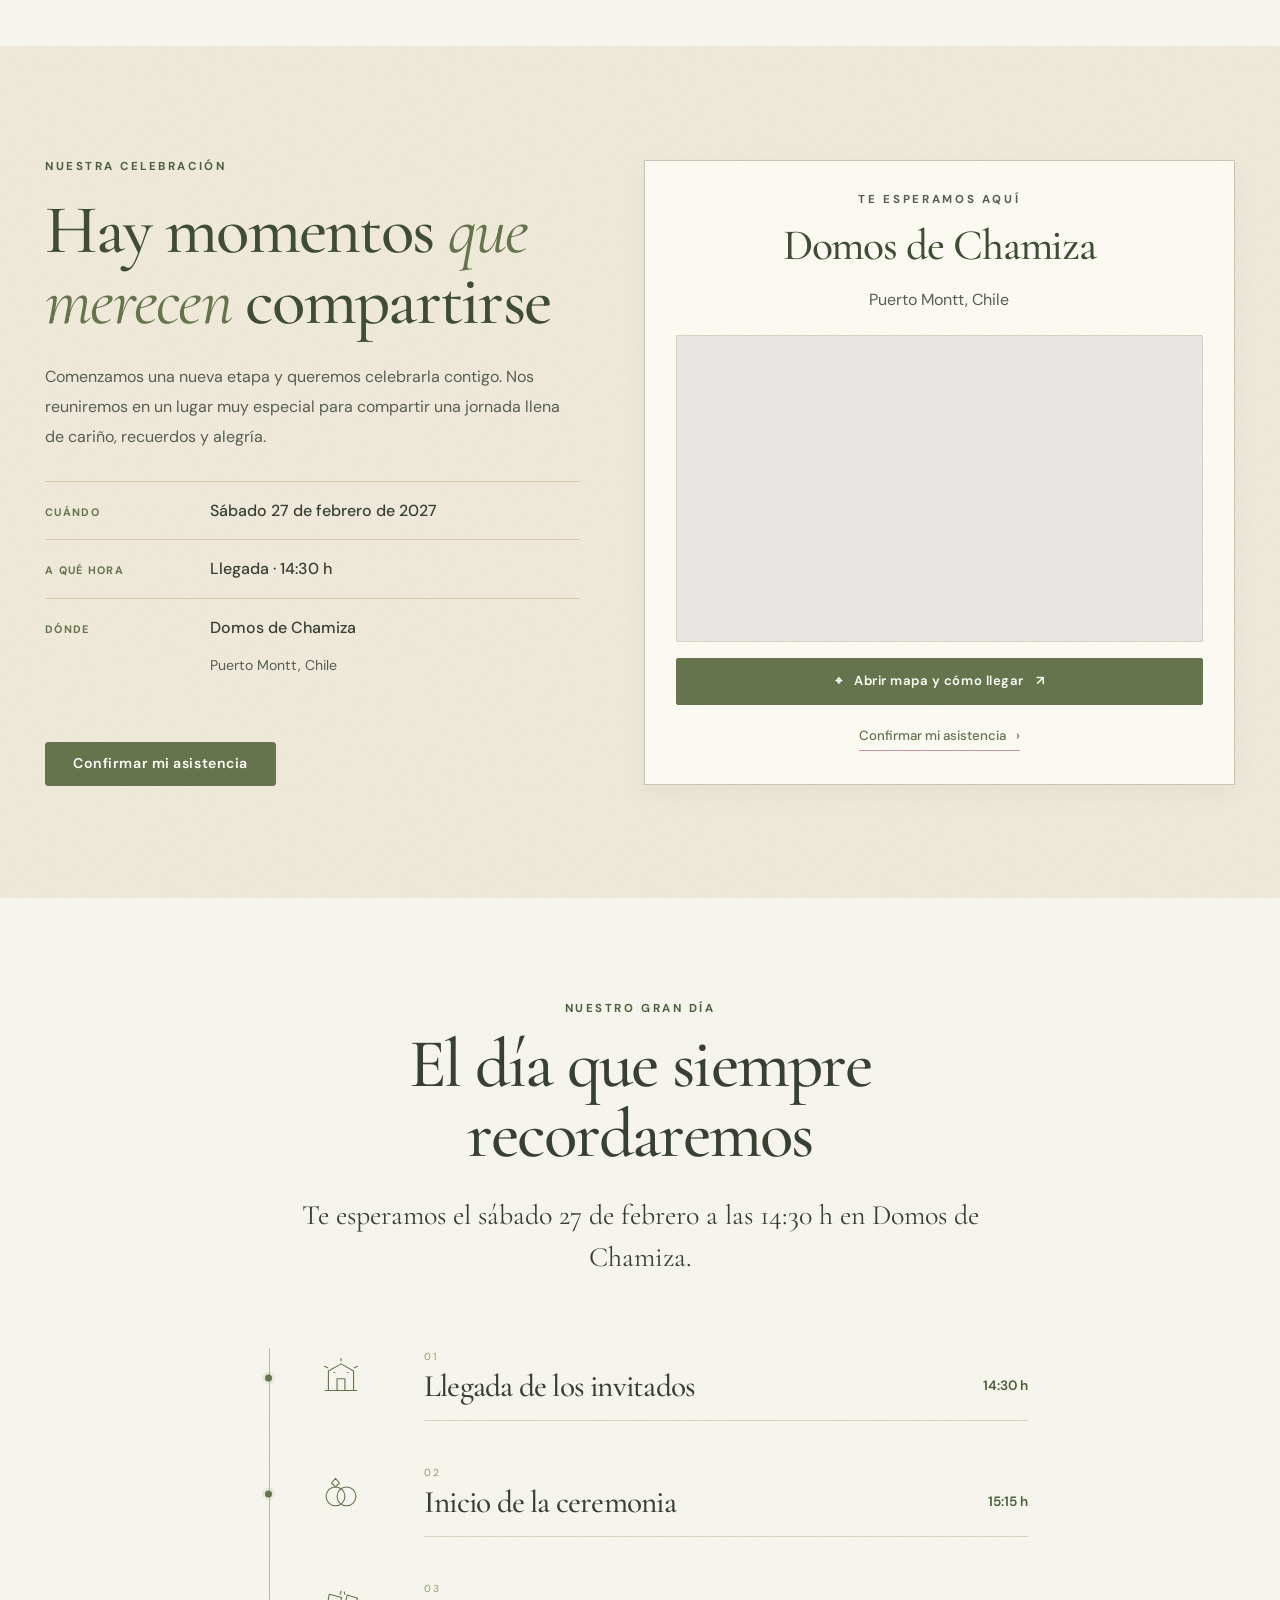
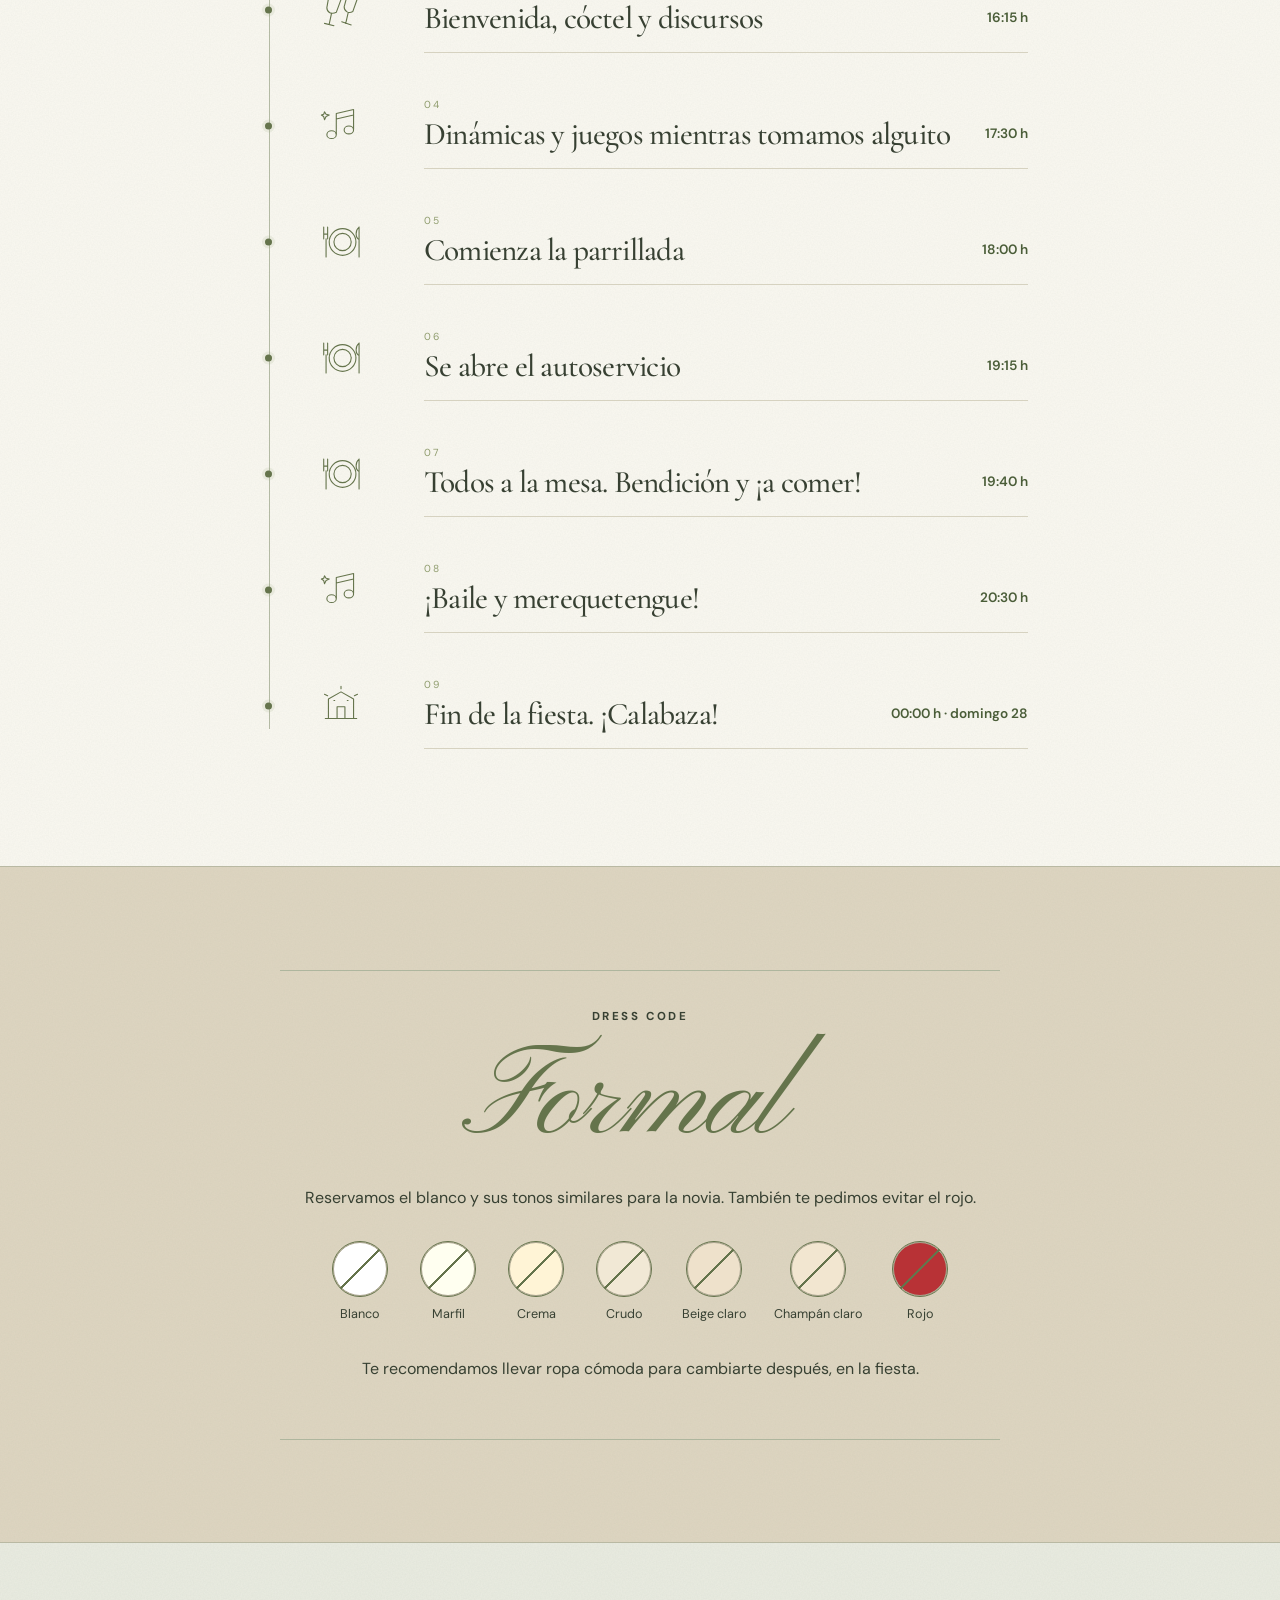
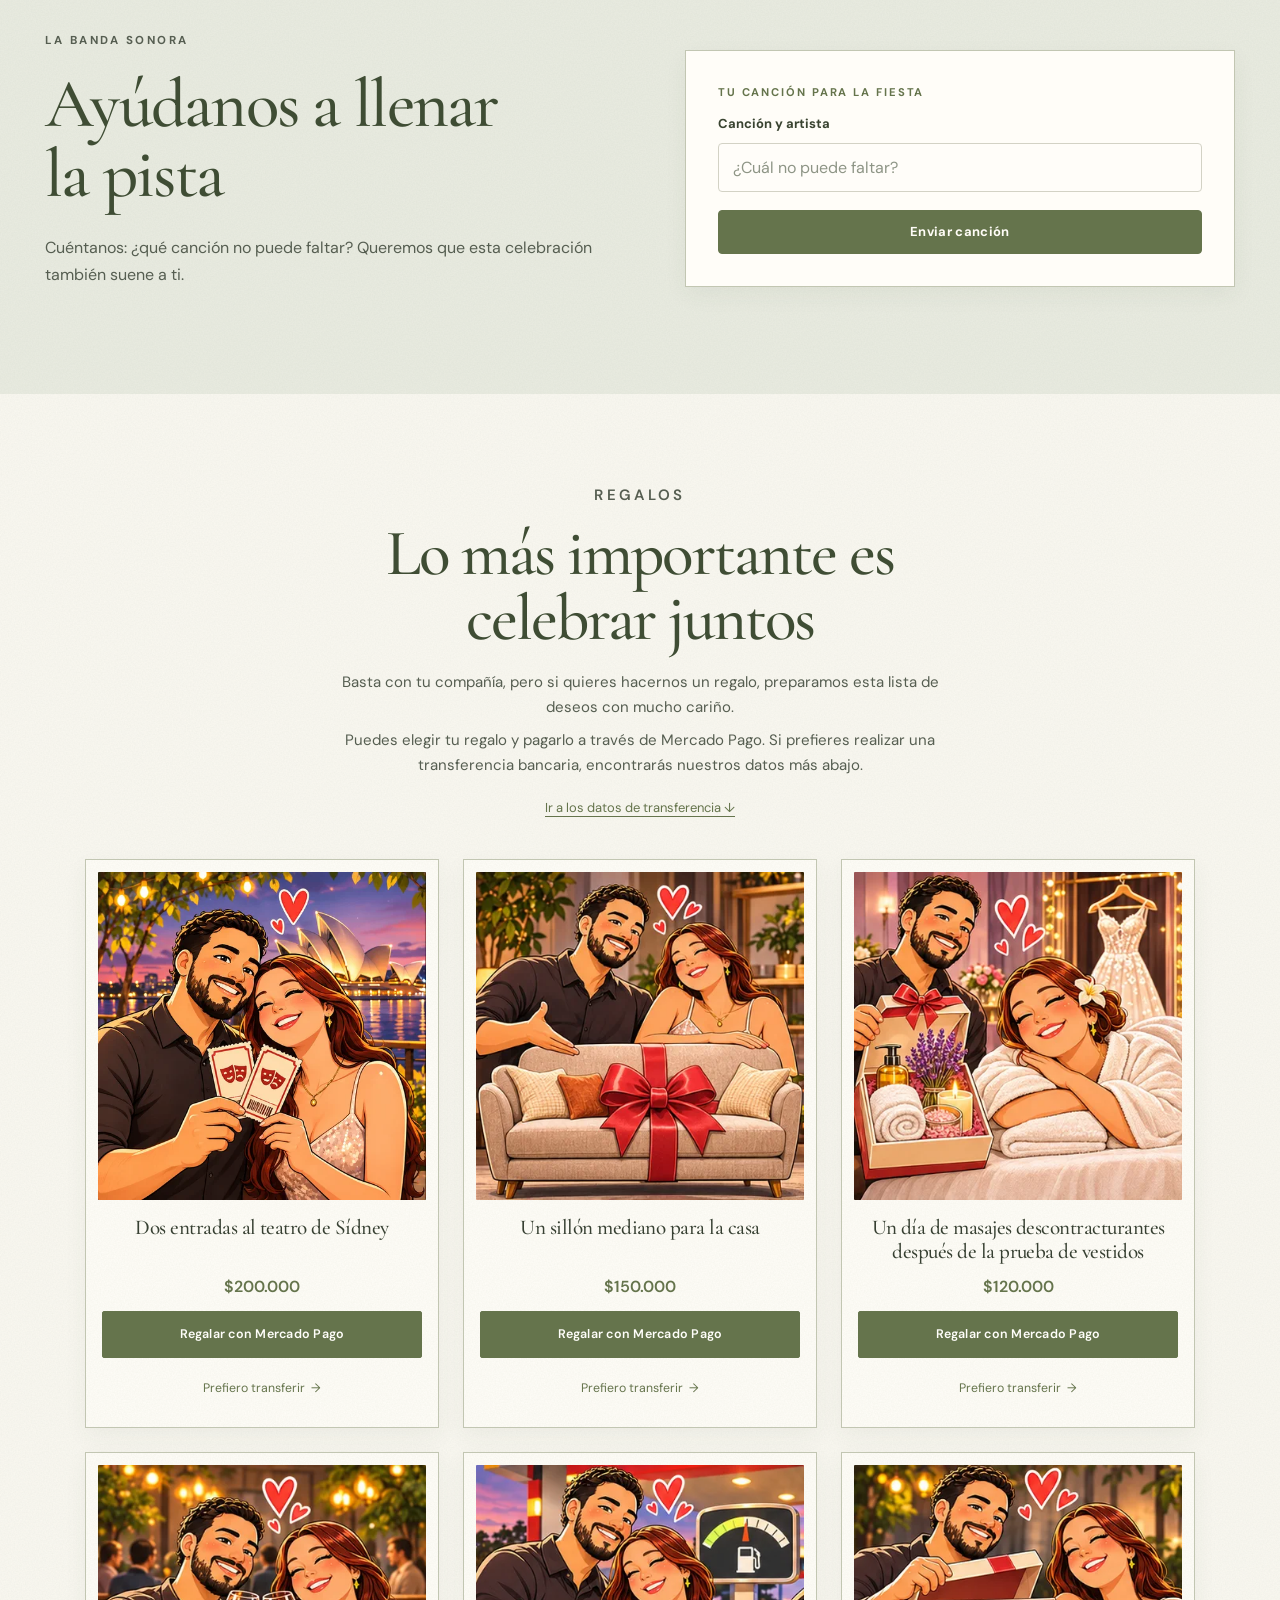
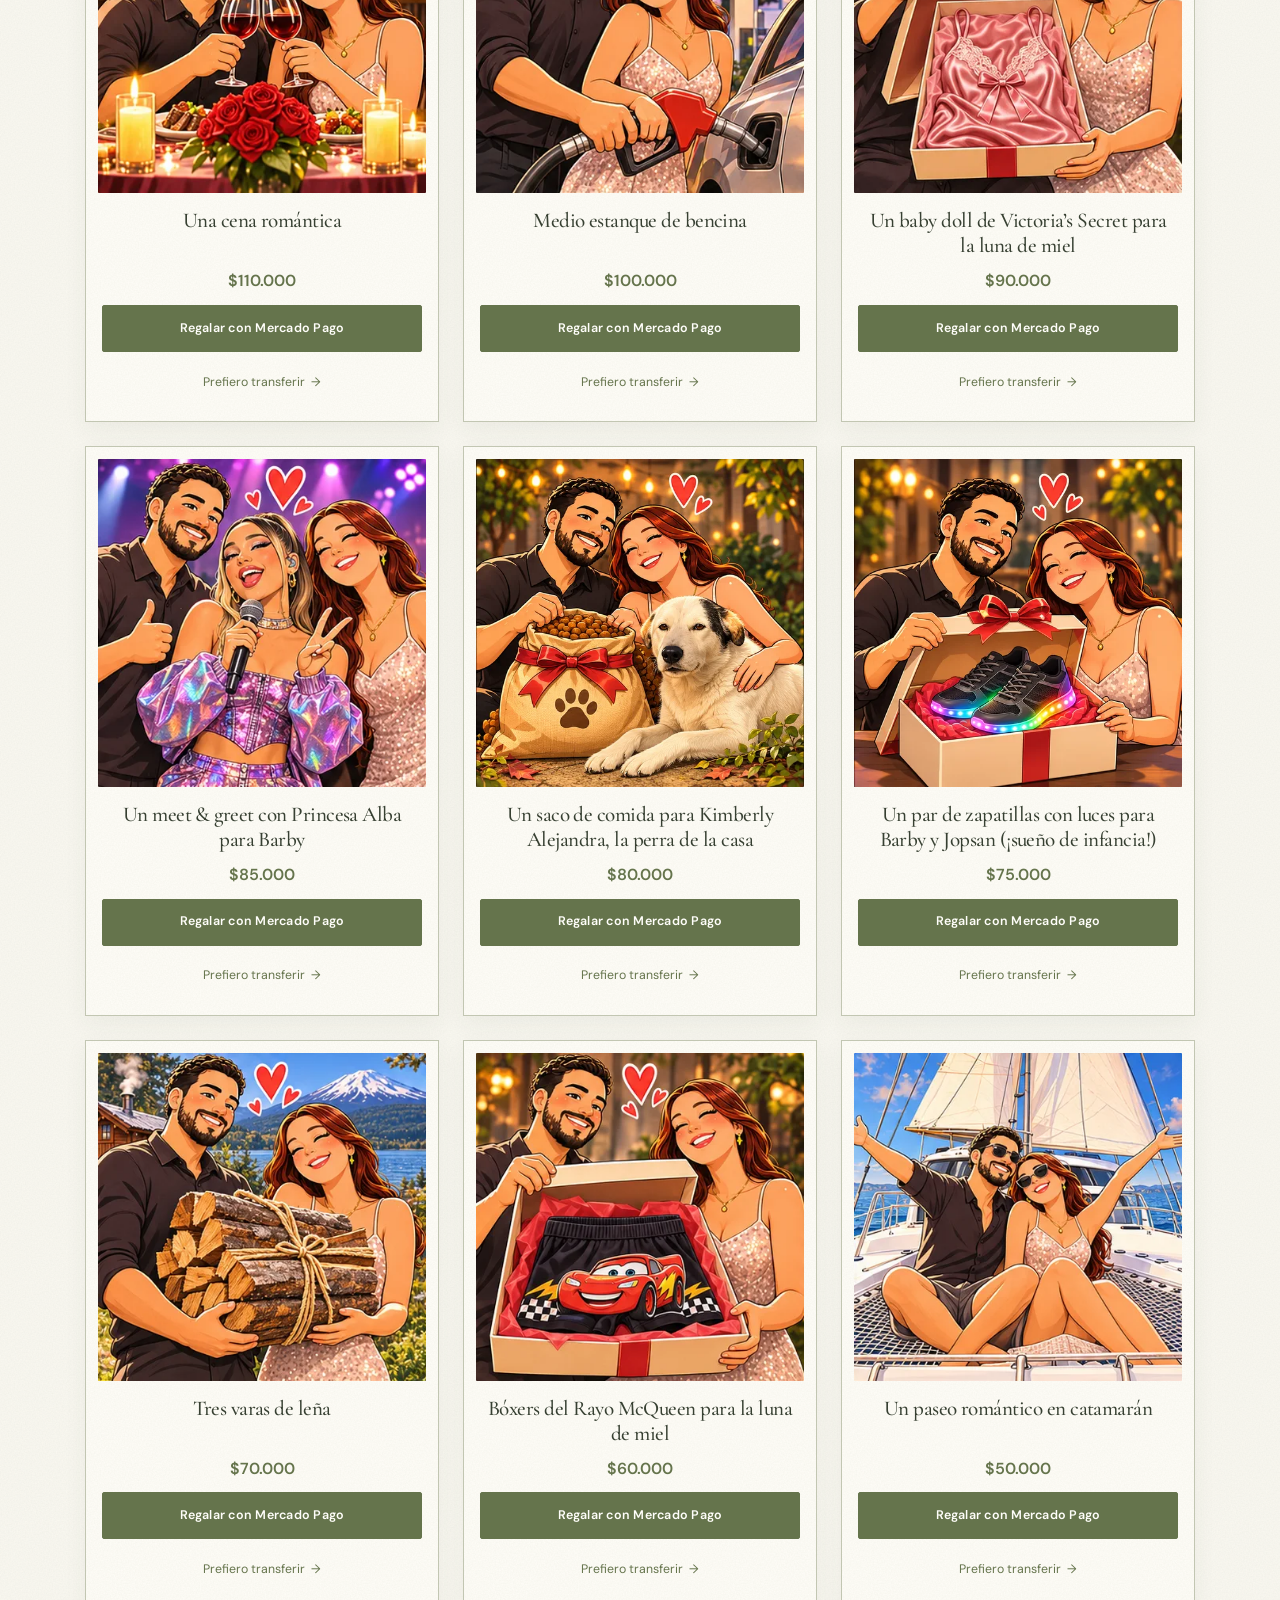
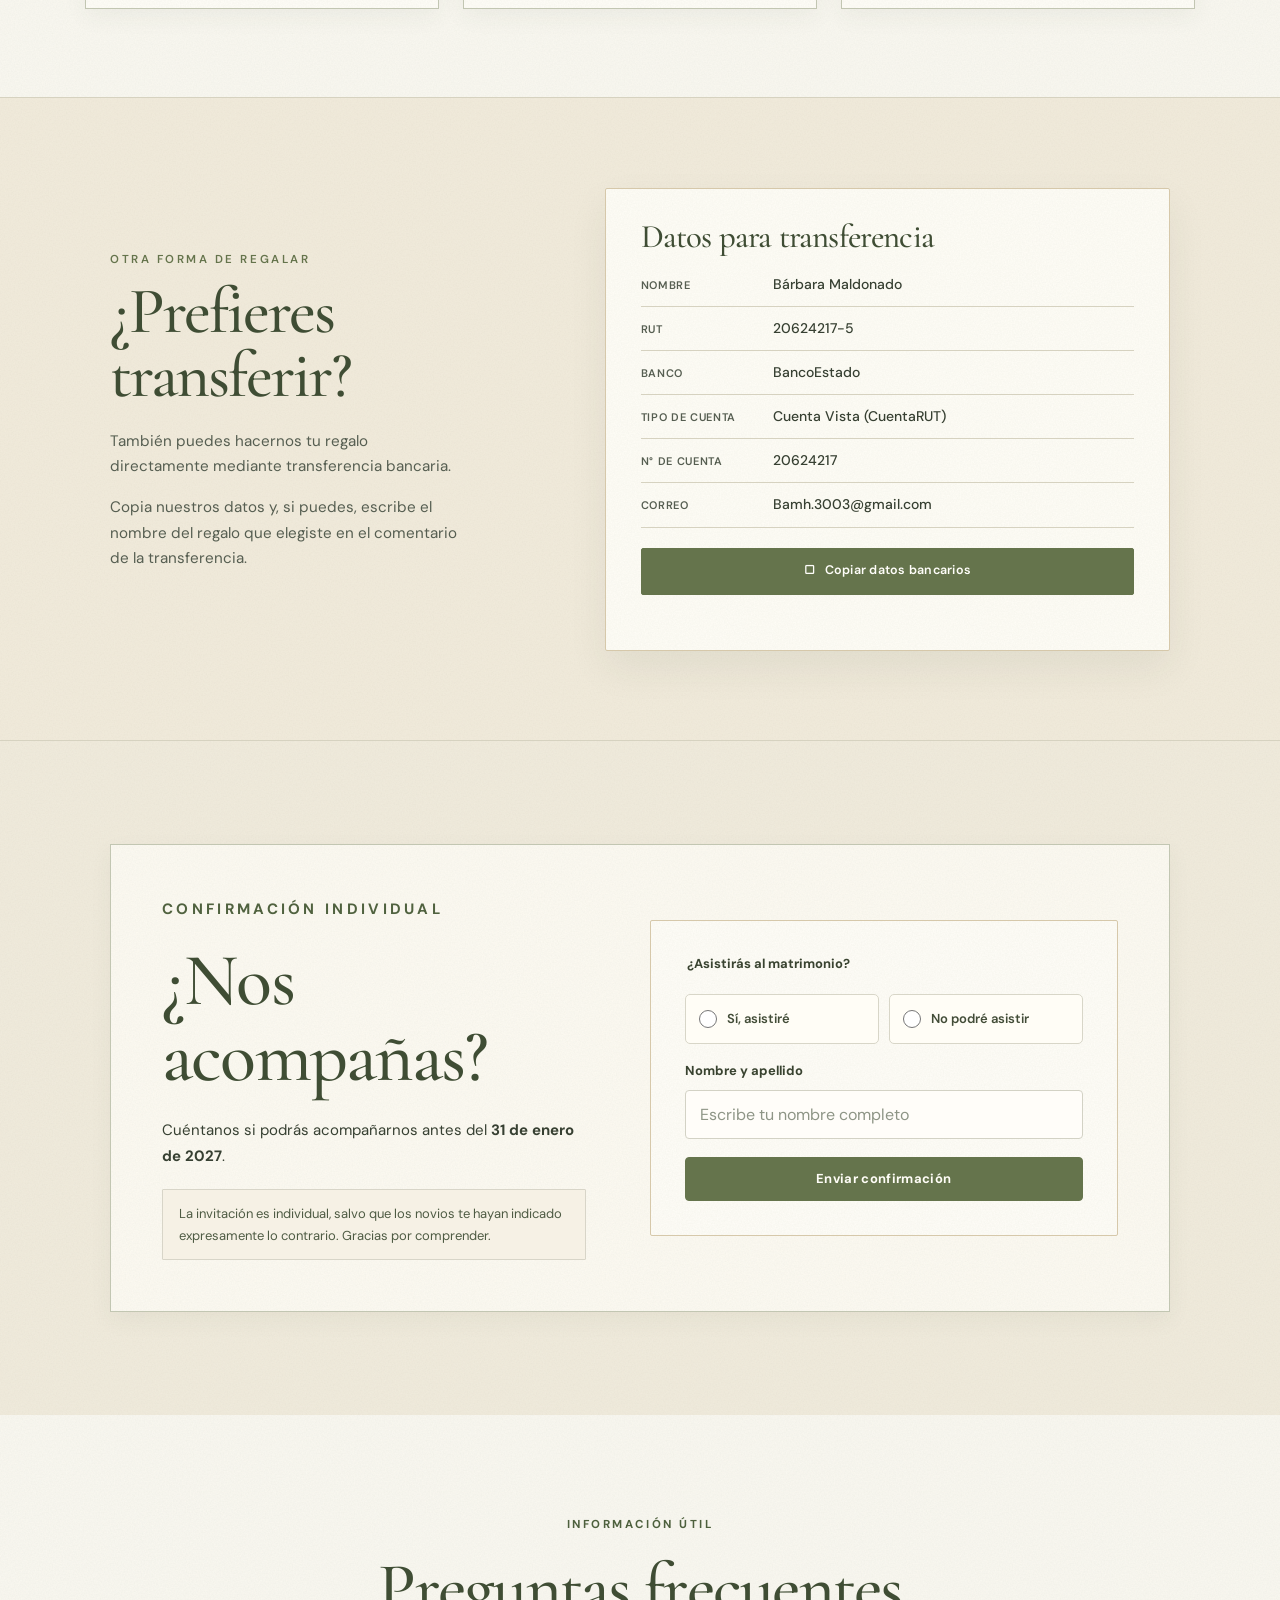
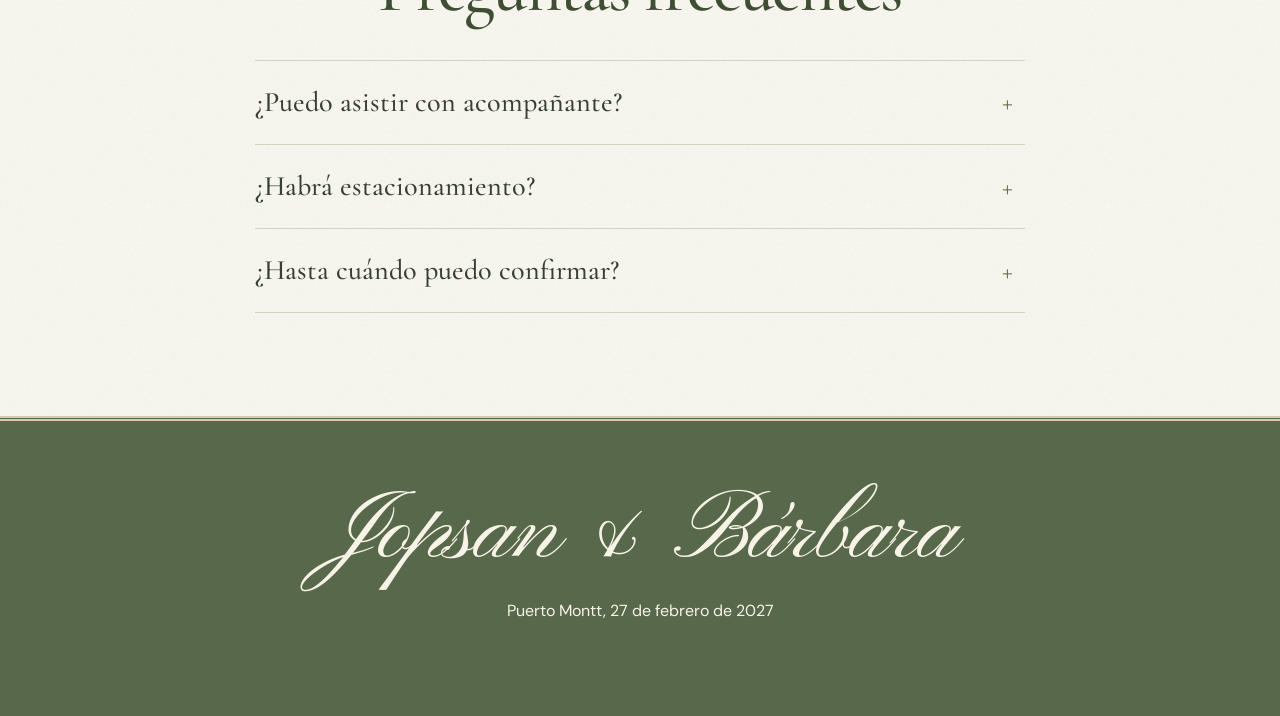
==== commit 195bf002: "nav(previews): añadir nueva opción Jardín editorial ilustrado" ====
--- a/propuesta-1-editorial-botanica/index.html
+++ b/propuesta-1-editorial-botanica/index.html
@@ -38,6 +38,7 @@
       <a href="../propuesta-2-romantica-organica/">02 Herbario</a>
       <a href="../propuesta-3-campestre-moderna/">03 Oliva</a>
       <a href="../propuesta-4-clasica-caligrafica/">04 Acuarela</a>
+      <a href="../propuesta-5-jardin-editorial/">05 Jardín ilustrado</a>
       <a href="../" class="preview-home">Ver invitación original</a>
     </nav>
     <small>Prototipos comparativos · La invitación principal no se modifica</small>
